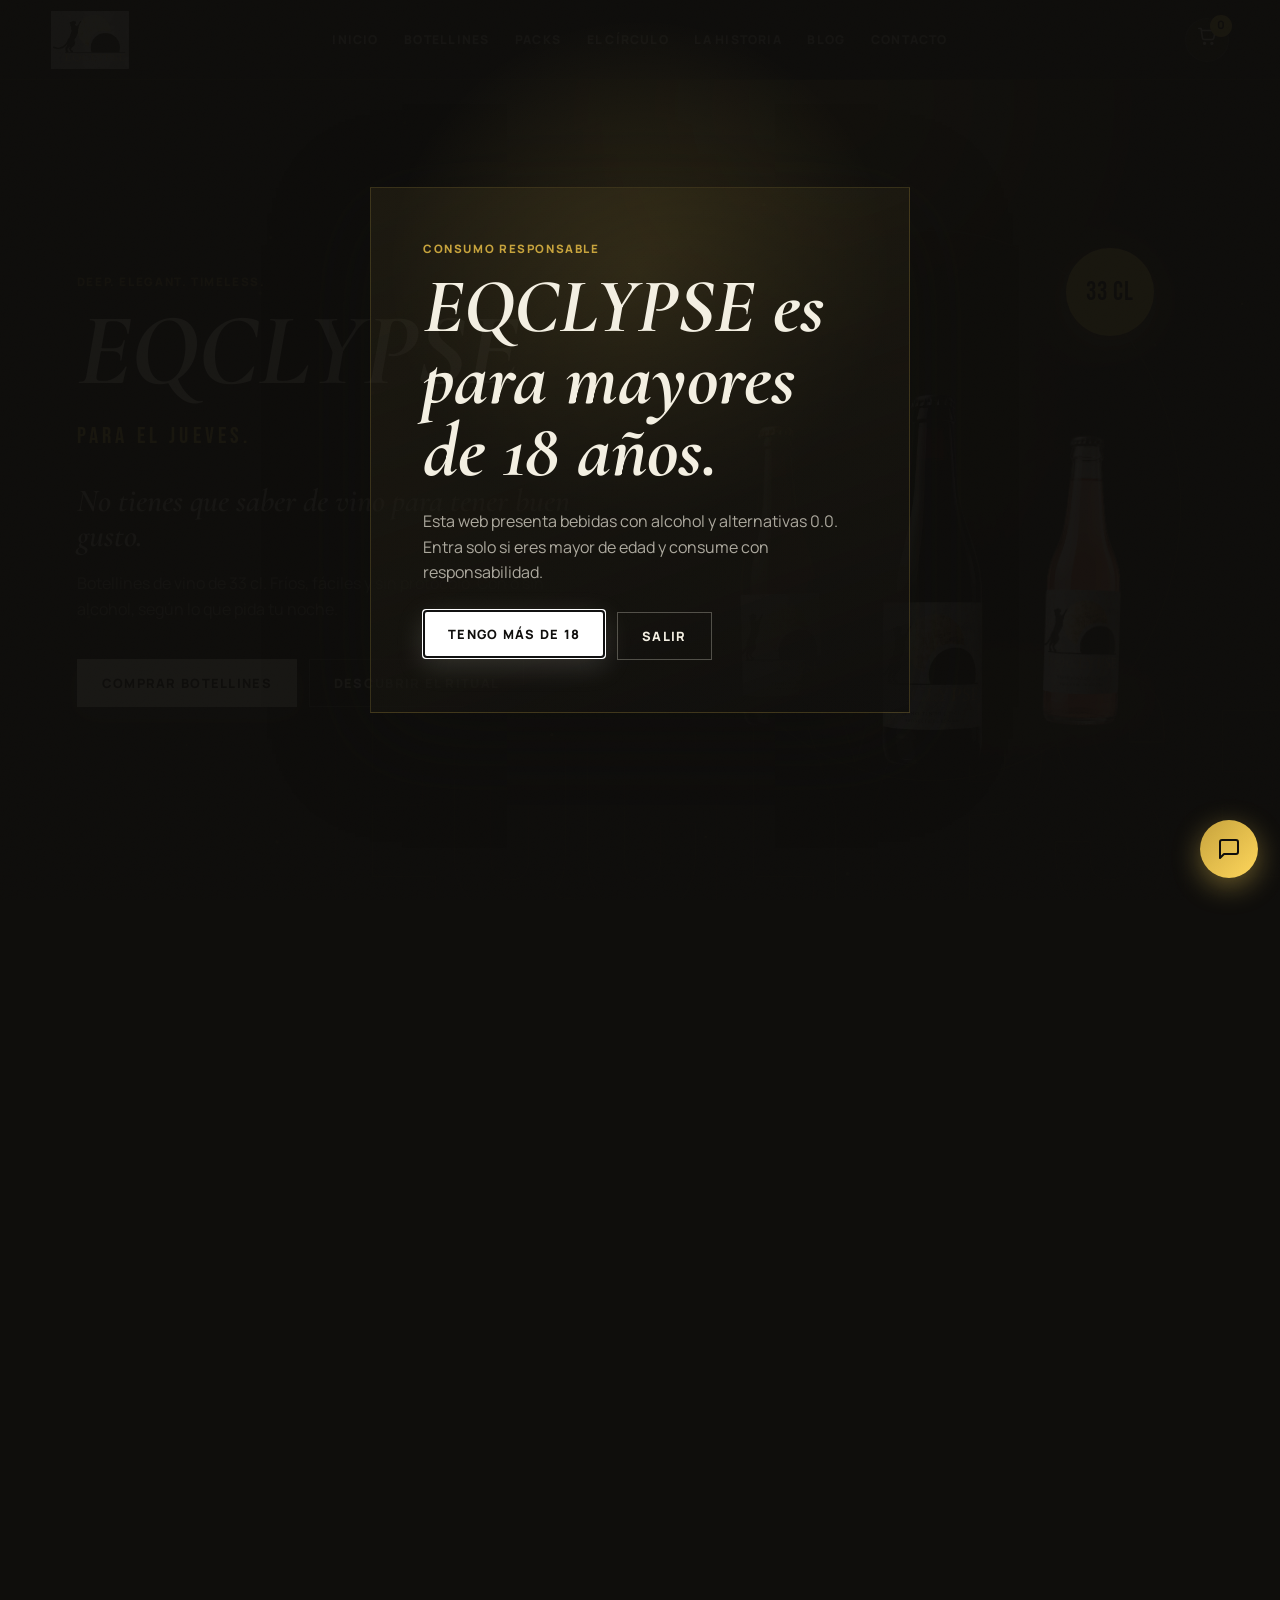
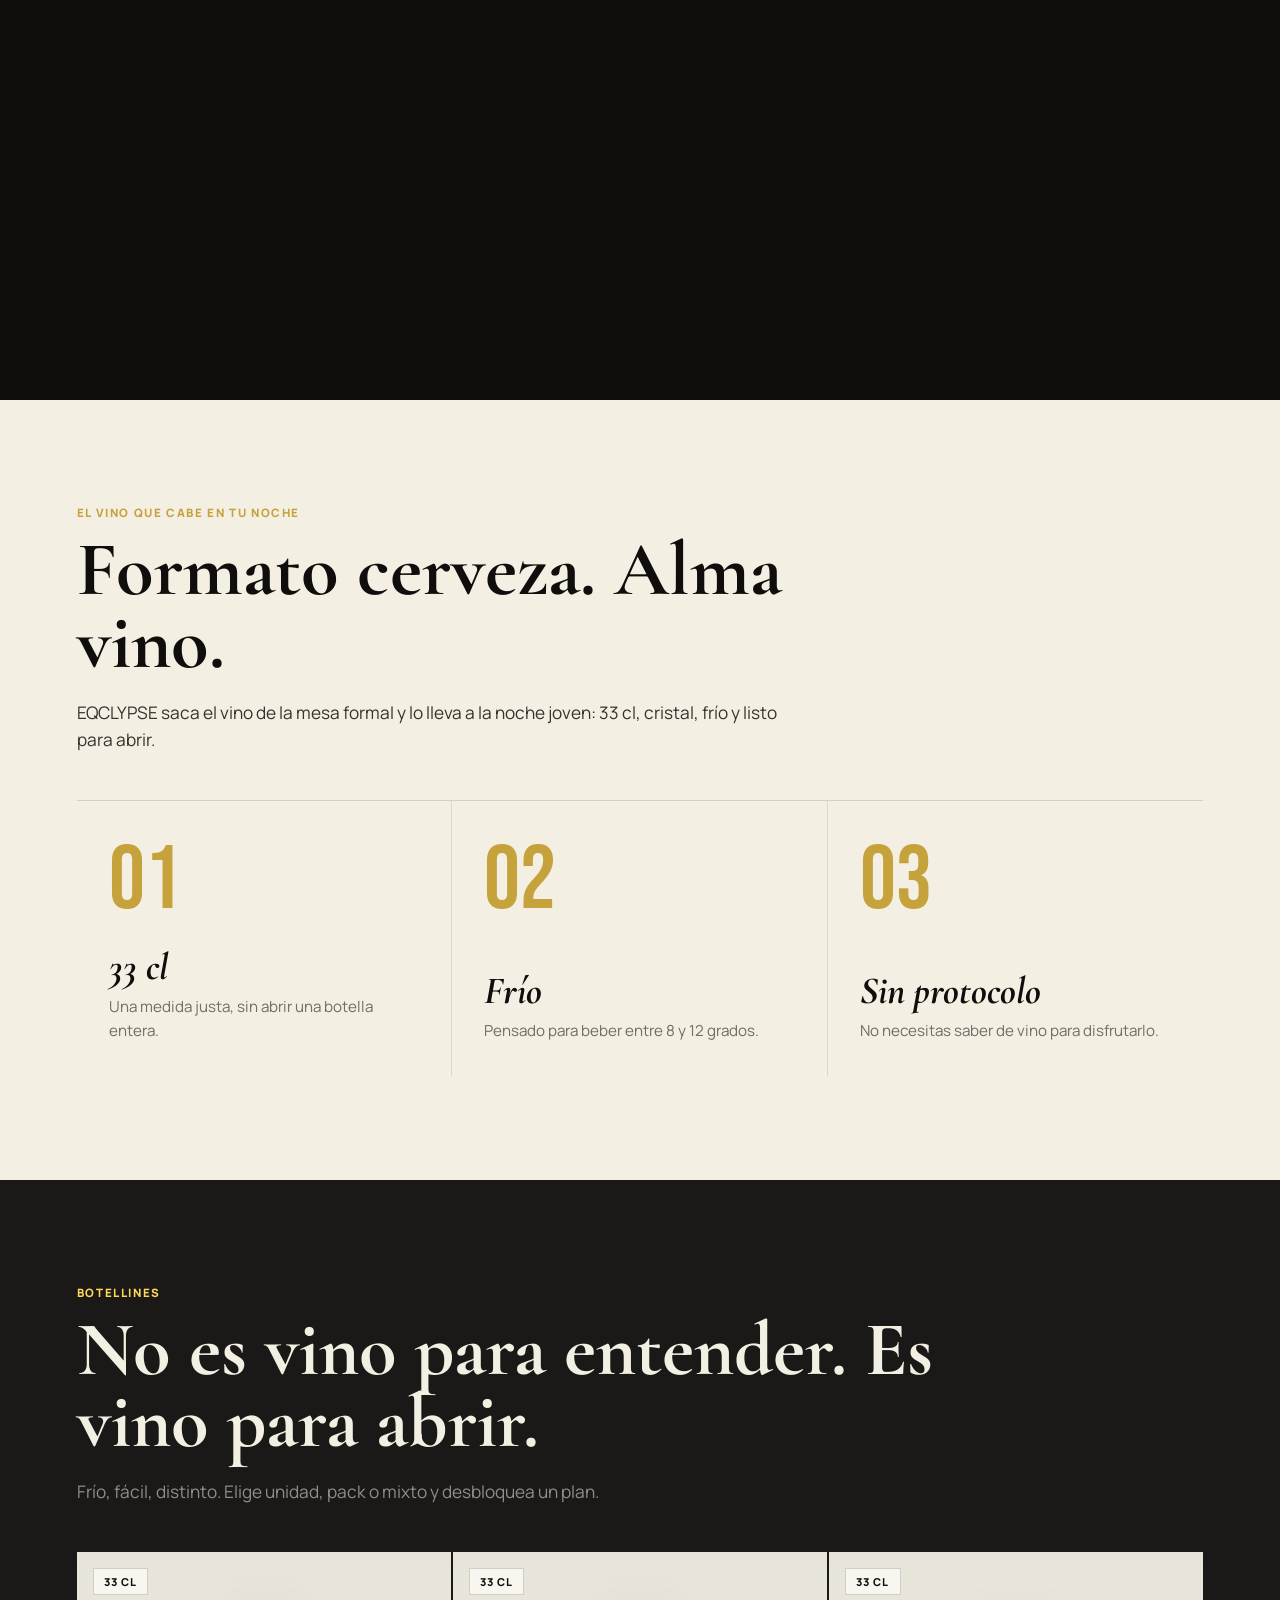
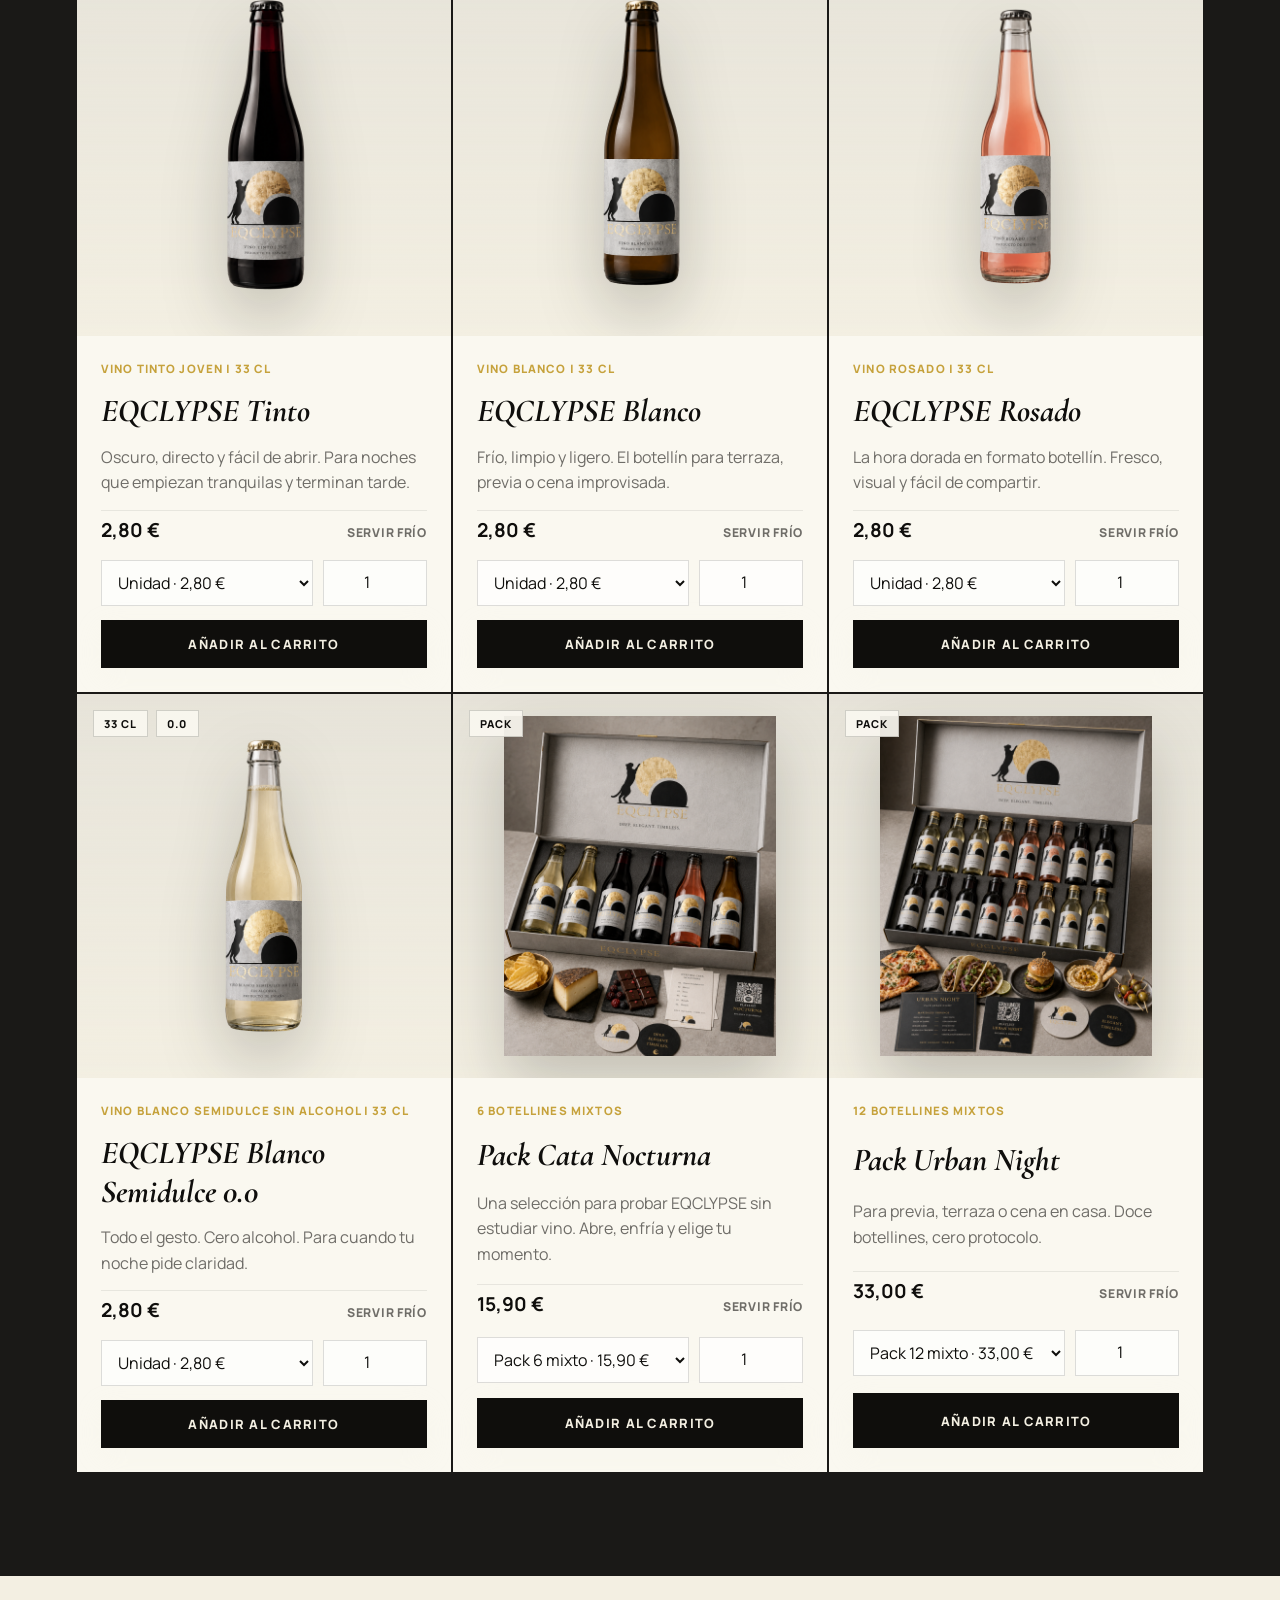
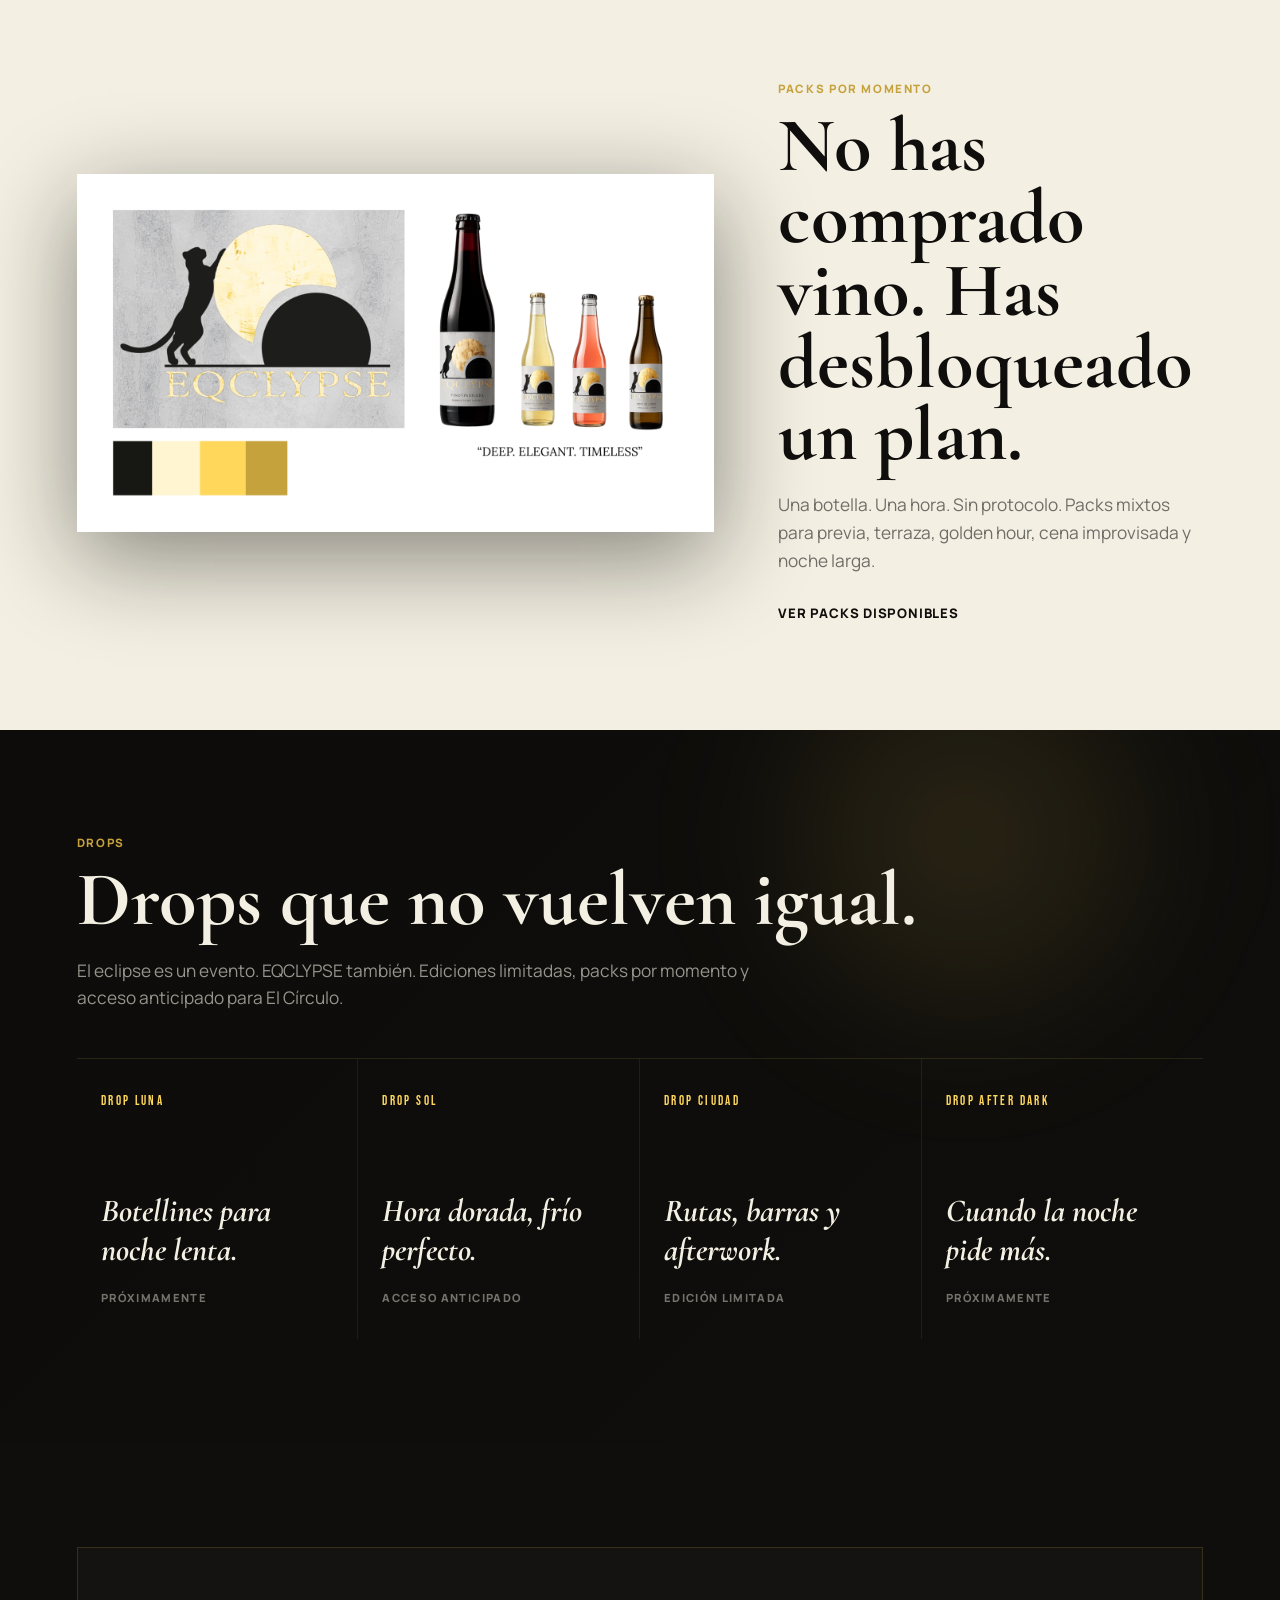
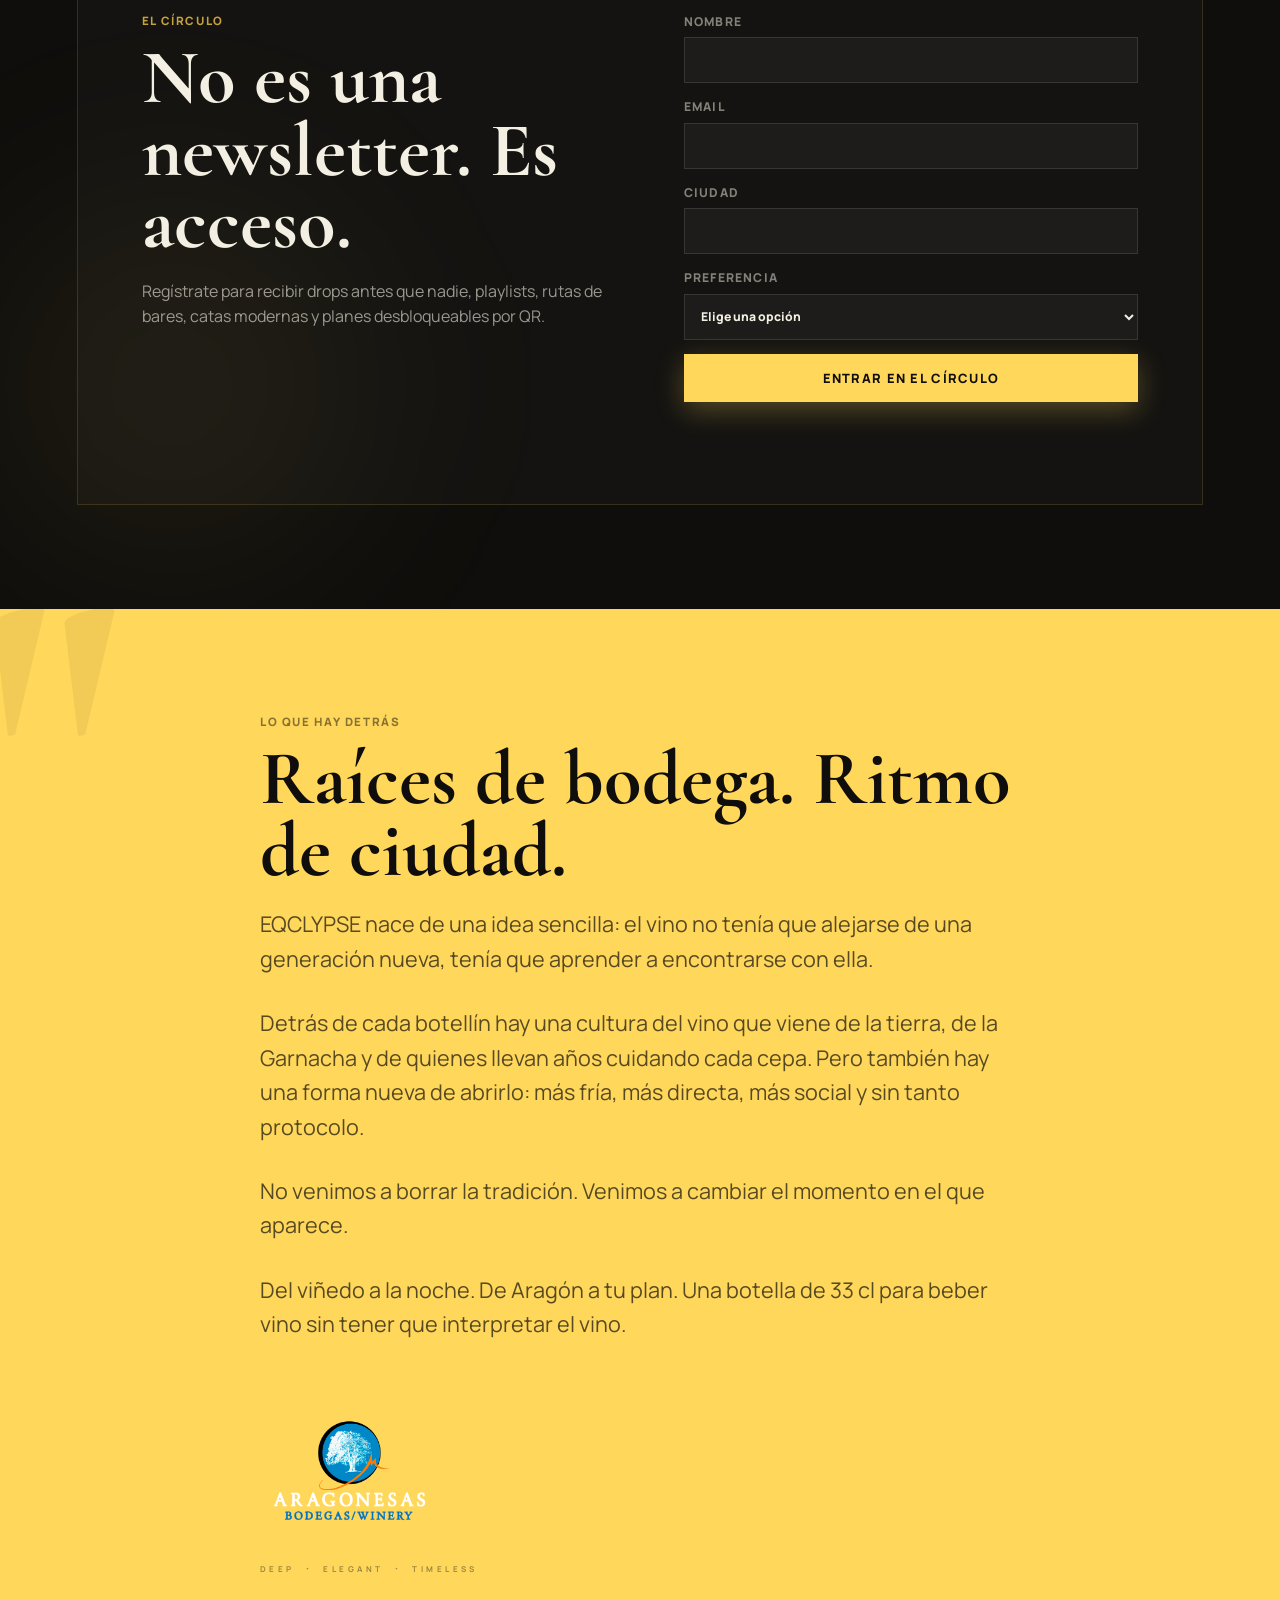
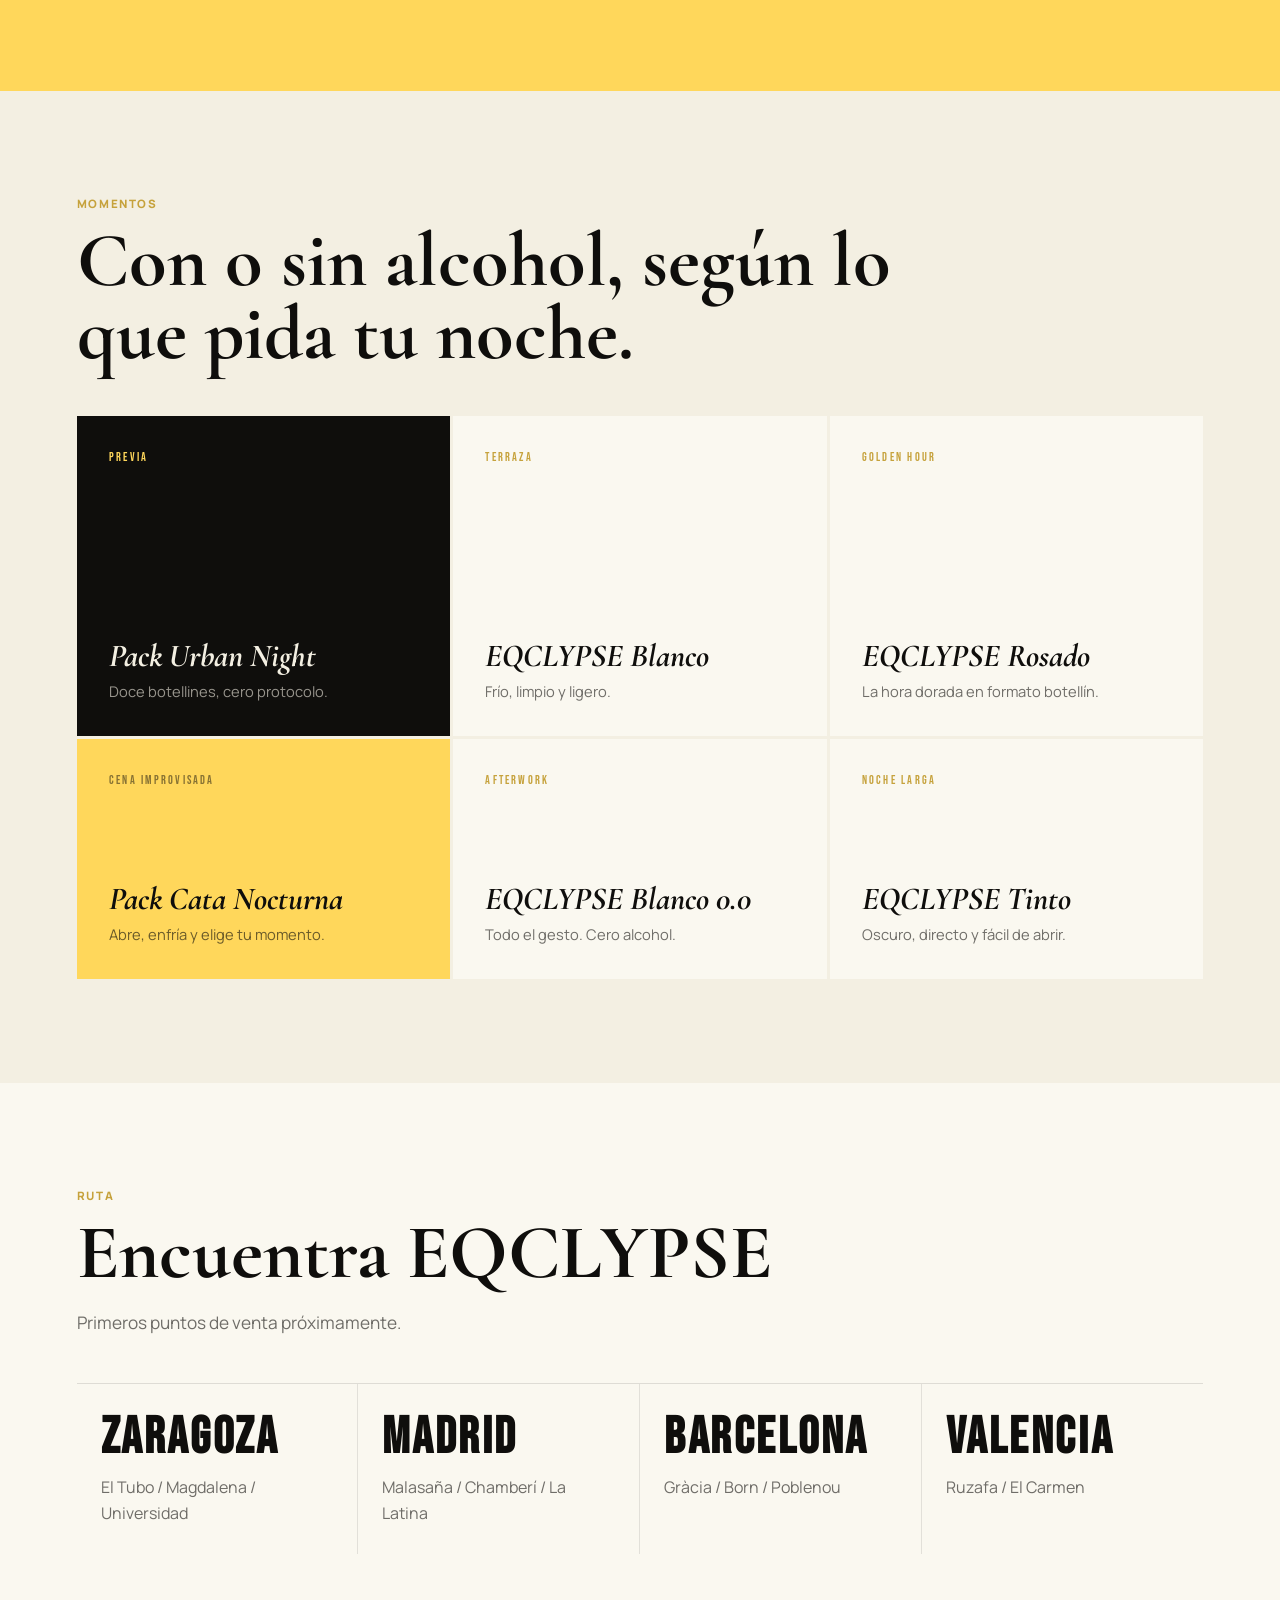
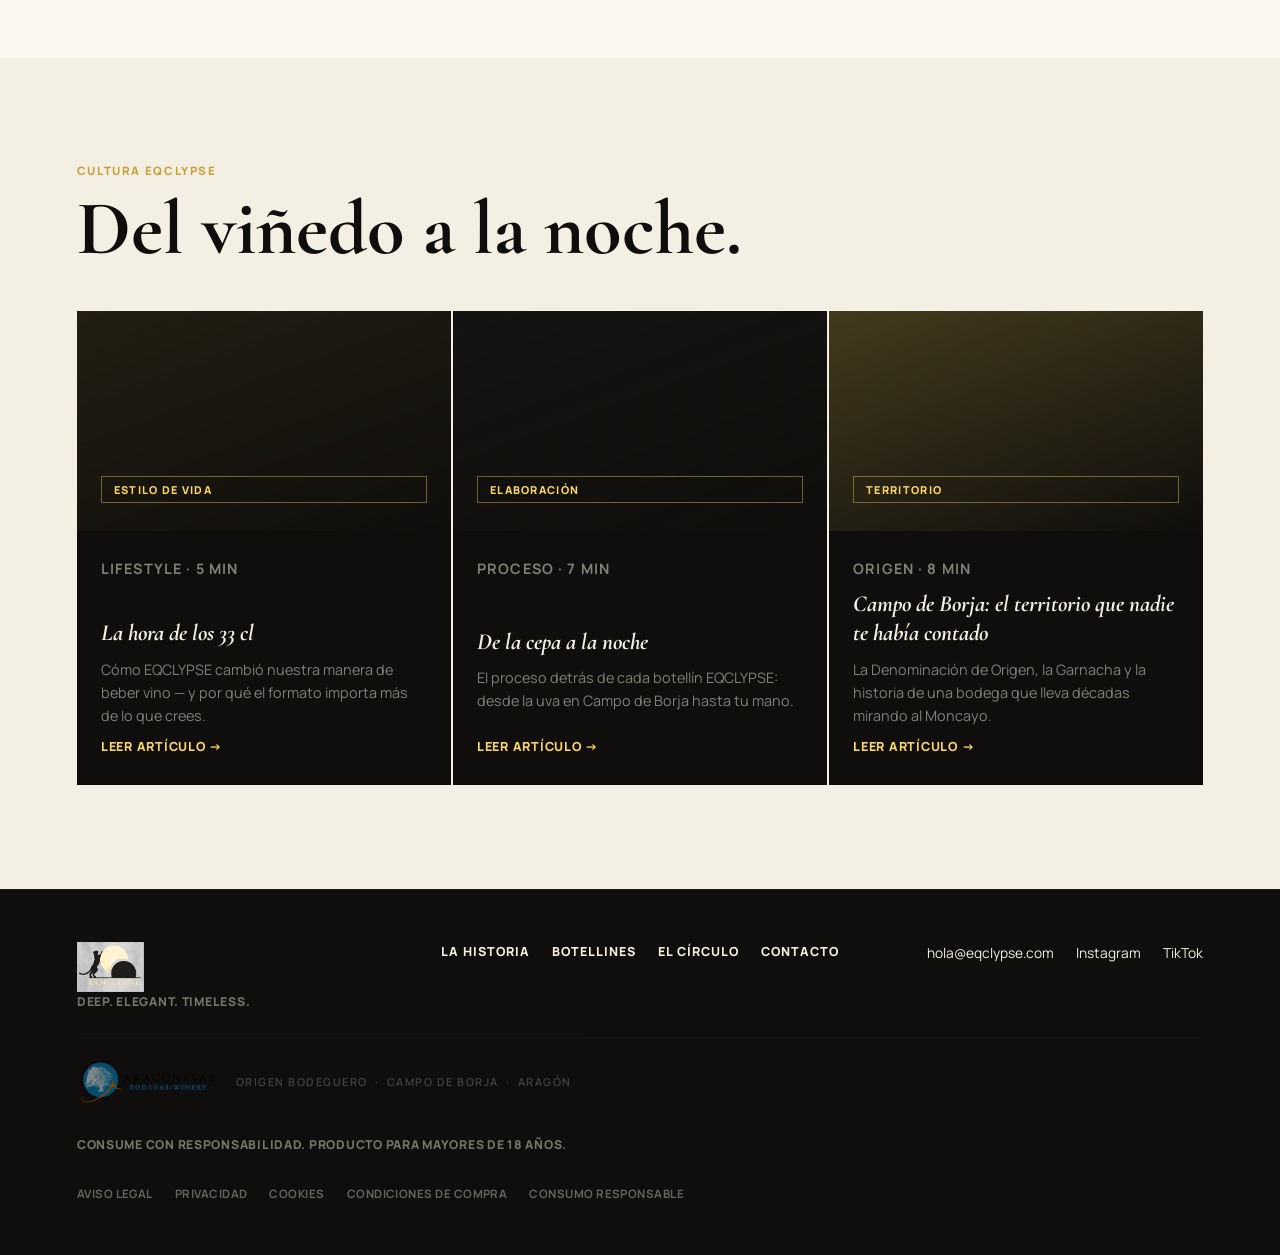
==== index.html @ fea1de79 "feat: scroll-driven video section between hero and intro-band - New section #scrollVideo with 300vh " ====
<!DOCTYPE html>
<html lang="es">
  <head>
    <meta charset="UTF-8" />
    <meta name="viewport" content="width=device-width, initial-scale=1.0" />
    <title>EQCLYPSE — Vino en botellín de 33 cl</title>
    <meta
      name="description"
      content="EQCLYPSE es vino joven en botellín de 33 cl. Frío, fácil y sin protocolo. Con o sin alcohol."
    />
    <meta property="og:title" content="EQCLYPSE — Vino en botellín de 33 cl" />
    <meta
      property="og:description"
      content="Botellines de vino de 33 cl. Fríos, fáciles y sin protocolo. Con o sin alcohol, según lo que pida tu noche."
    />
    <meta property="og:type" content="website" />
    <meta property="og:image" content="assets/brand-board.png" />
    <meta name="theme-color" content="#171714" />
    <link rel="icon" type="image/png" href="assets/favicon.png" />
    <link rel="preconnect" href="https://fonts.googleapis.com" />
    <link rel="preconnect" href="https://fonts.gstatic.com" crossorigin />
    <link
      href="https://fonts.googleapis.com/css2?family=Bebas+Neue&family=Cormorant+Garamond:ital,wght@0,500;0,600;0,700;1,500;1,600;1,700&family=Manrope:wght@400;500;600;700;800&display=swap"
      rel="stylesheet"
    />
    <link rel="stylesheet" href="styles.css" />
    <script type="application/ld+json">
      {
        "@context": "https://schema.org",
        "@type": "ItemList",
        "name": "Botellines EQCLYPSE",
        "itemListElement": [
          {
            "@type": "Product",
            "position": 1,
            "name": "EQCLYPSE Tinto",
            "image": "assets/botella-tinto.png",
            "description": "Vino tinto joven en botellín de 33 cl.",
            "offers": {
              "@type": "Offer",
              "price": "2.80",
              "priceCurrency": "EUR",
              "availability": "https://schema.org/InStock"
            }
          },
          {
            "@type": "Product",
            "position": 2,
            "name": "EQCLYPSE Blanco",
            "image": "assets/botella-blanco.png",
            "description": "Vino blanco en botellín de 33 cl.",
            "offers": {
              "@type": "Offer",
              "price": "2.80",
              "priceCurrency": "EUR",
              "availability": "https://schema.org/InStock"
            }
          },
          {
            "@type": "Product",
            "position": 3,
            "name": "EQCLYPSE Rosado",
            "image": "assets/botella-rosado.png",
            "description": "Vino rosado en botellín de 33 cl.",
            "offers": {
              "@type": "Offer",
              "price": "2.80",
              "priceCurrency": "EUR",
              "availability": "https://schema.org/InStock"
            }
          },
          {
            "@type": "Product",
            "position": 4,
            "name": "EQCLYPSE Blanco Semidulce 0.0",
            "image": "assets/botella-blanco-00.png",
            "description": "Vino blanco semidulce sin alcohol en botellín de 33 cl.",
            "offers": {
              "@type": "Offer",
              "price": "2.80",
              "priceCurrency": "EUR",
              "availability": "https://schema.org/InStock"
            }
          }
        ]
      }
    </script>
  </head>
  <body>
    <a class="skip-link" href="#main">Saltar al contenido</a>

    <div class="age-gate" id="ageGate" role="dialog" aria-modal="true" aria-labelledby="ageTitle">
      <div class="age-gate__panel" role="document">
        <p class="eyebrow">Consumo responsable</p>
        <h1 id="ageTitle">EQCLYPSE es para mayores de 18 años.</h1>
        <p>
          Esta web presenta bebidas con alcohol y alternativas 0.0. Entra solo si eres mayor
          de edad y consume con responsabilidad.
        </p>
        <div class="age-gate__actions">
          <button class="button button--dark" type="button" id="ageAccept">Tengo más de 18</button>
          <button class="button button--ghost" type="button" id="ageExit">Salir</button>
        </div>
      </div>
    </div>

    <div class="cookie-gate" id="cookieBanner" role="dialog" aria-modal="true" aria-labelledby="cookieTitle" aria-hidden="true">
      <div class="cookie-gate__panel">
        <p class="eyebrow">Privacidad y cookies</p>
        <h2 id="cookieTitle">Antes de entrar, infórmate.</h2>
        <p class="cookie-gate__intro">
          Esta web utiliza tecnologías de almacenamiento local de acuerdo con el
          <strong>Reglamento General de Protección de Datos (RGPD&nbsp;2016/679)</strong>,
          la <strong>Ley Orgánica 3/2018 de Protección de Datos (LOPDGDD)</strong> y
          la <strong>Ley 34/2002 de Servicios de la Sociedad de la Información (LSSI-CE)</strong>.
          A continuación te explicamos qué datos guardamos, para qué y cuáles son tus derechos.
        </p>

        <div class="cookie-categories">
          <div class="cookie-cat">
            <div class="cookie-cat__header">
              <span class="cookie-cat__name">Técnicas y necesarias</span>
              <span class="cookie-cat__badge">Siempre activas</span>
            </div>
            <p>Almacenan tu confirmación de mayoría de edad, tu carrito de compra, el acceso desbloqueado a la Cámara Velada y tu preferencia de cookies. Sin ellas la web no funciona correctamente. <strong>No requieren consentimiento</strong> según el art.&nbsp;22.2 LSSI-CE.</p>
            <ul class="cookie-list">
              <li><code>eqclypse_age_v1</code> — verificación de mayoría de edad · sesión</li>
              <li><code>eqclypse_cart_v1</code> — contenido del carrito · persistente</li>
              <li><code>eqclypse_camara_v1</code> — acceso a la Cámara Velada · persistente</li>
              <li><code>eqclypse_cookie_preference</code> — tu elección aquí · persistente</li>
            </ul>
          </div>
          <div class="cookie-cat">
            <div class="cookie-cat__header">
              <span class="cookie-cat__name">Analíticas y de marketing</span>
              <span class="cookie-cat__badge cookie-cat__badge--off">No activas</span>
            </div>
            <p>En esta versión de la web <strong>no se instalan cookies analíticas ni de seguimiento de terceros</strong>. No se usa Google Analytics, Meta Pixel ni ningún servicio externo de medición. Si en el futuro se incorporan, serán informadas y requerirán tu consentimiento previo.</p>
          </div>
        </div>

        <div class="cookie-rights">
          <p class="cookie-rights__title">Responsable del tratamiento</p>
          <p>EQCLYPSE · <a href="mailto:hola@eqclypse.com">hola@eqclypse.com</a></p>
          <p class="cookie-rights__title">Tus derechos (arts. 15–22 RGPD)</p>
          <p>
            Tienes derecho a <strong>acceder, rectificar, suprimir, oponerte, portar y limitar</strong> el tratamiento de tus datos en cualquier momento. Puedes ejercerlos escribiendo a
            <a href="mailto:hola@eqclypse.com">hola@eqclypse.com</a>.
            Si consideras que tus derechos no han sido atendidos, puedes reclamar ante la
            <a href="https://www.aepd.es" target="_blank" rel="noreferrer noopener">Agencia Española de Protección de Datos (aepd.es)</a>.
          </p>
          <p>Puedes cambiar o retirar tu consentimiento en cualquier momento desde el pie de página → <em>Cookies</em>.</p>
        </div>

        <div class="cookie-gate__actions">
          <button class="button button--dark" type="button" id="cookieAccept">Aceptar todas</button>
          <button class="button button--ghost" type="button" id="cookieReject">Solo necesarias</button>
        </div>
      </div>
    </div>

    <header class="site-header" data-header>
      <a class="brand-mark" href="#inicio" aria-label="EQCLYPSE inicio">
        <img src="assets/logo-eqclypse.png" alt="Logo de EQCLYPSE con eclipse dorado" />
      </a>

      <nav class="desktop-nav" aria-label="Navegación principal">
        <a href="#inicio">Inicio</a>
        <a href="#botellines">Botellines</a>
        <a href="#packs">Packs</a>
        <a href="#circulo">El Círculo</a>
        <a href="#historia">La historia</a>
        <a href="#blog">Blog</a>
        <a href="#contacto">Contacto</a>
      </nav>

      <div class="header-actions">
        <button class="icon-button cart-trigger" type="button" aria-label="Abrir carrito" data-open-cart>
          <span aria-hidden="true">
            <svg viewBox="0 0 24 24" focusable="false">
              <path d="M6.2 6h15l-1.8 8.2a2 2 0 0 1-2 1.6H9a2 2 0 0 1-2-1.7L5.5 3.8H3" />
              <circle cx="9.3" cy="20" r="1" />
              <circle cx="17.3" cy="20" r="1" />
            </svg>
          </span>
          <strong class="cart-count" data-cart-count>0</strong>
        </button>
        <button class="icon-button menu-toggle" type="button" aria-label="Abrir menú" aria-expanded="false" data-menu-toggle>
          <span aria-hidden="true">
            <svg viewBox="0 0 24 24" focusable="false">
              <path d="M4 7h16M4 12h16M4 17h16" />
            </svg>
          </span>
        </button>
      </div>

      <nav class="mobile-nav" aria-label="Navegación móvil" data-mobile-nav>
        <a href="#inicio">Inicio</a>
        <a href="#botellines">Botellines</a>
        <a href="#packs">Packs</a>
        <a href="#circulo">El Círculo</a>
        <a href="#historia">La historia</a>
        <a href="#blog">Blog</a>
        <a href="#contacto">Contacto</a>
      </nav>
    </header>

    <main id="main">
      <section class="hero section" id="inicio">
        <canvas id="heroParticles" aria-hidden="true"></canvas>
        <div class="hero__bg-word" aria-hidden="true">EQCLYPSE</div>
        <div class="hero__eclipse" aria-hidden="true"></div>
        <div class="hero__copy reveal">
          <p class="eyebrow">DEEP. ELEGANT. TIMELESS.</p>
          <h1>EQCLYPSE</h1>
          <p class="hero__tagline" id="heroTagline">Para el miércoles.</p>
          <p class="hero__lead">No tienes que saber de vino para tener buen gusto.</p>
          <p class="hero__text">
            Botellines de vino de 33 cl. Fríos, fáciles y sin protocolo. Con o sin alcohol,
            según lo que pida tu noche.
          </p>
          <div class="hero__actions">
            <a class="button button--dark" href="#botellines">Comprar botellines</a>
            <a class="button button--light" href="#ritual">Descubrir el ritual</a>
          </div>
        </div>

        <div class="hero__visual reveal" aria-label="Botellines EQCLYPSE sobre fondo editorial">
          <div class="orbit-badge">33 cl</div>
          <img class="hero-bottle hero-bottle--left" src="assets/botella-blanco.png" alt="Botellín EQCLYPSE Blanco de 33 cl" />
          <img class="hero-bottle hero-bottle--center" src="assets/botella-tinto.png" alt="Botellín EQCLYPSE Tinto de 33 cl" />
          <img class="hero-bottle hero-bottle--right" src="assets/botella-rosado.png" alt="Botellín EQCLYPSE Rosado de 33 cl" />
        </div>
      </section>

      <!-- ── Scroll-driven video ── -->
      <section class="scroll-video-section" id="scrollVideo" aria-hidden="true">
        <div class="scroll-video-track">
          <div class="scroll-video-sticky">
            <video
              id="scrollVideoEl"
              src="assets/scroll-animation.mp4"
              muted
              playsinline
              preload="auto"
              disablepictureinpicture
            ></video>
            <div class="scroll-video-progress">
              <div class="scroll-video-bar" id="scrollVideoBar"></div>
            </div>
          </div>
        </div>
      </section>

      <section class="section intro-band" id="ritual">
        <div class="section-heading reveal">
          <p class="eyebrow">El vino que cabe en tu noche</p>
          <h2>Formato cerveza. Alma vino.</h2>
          <p>
            EQCLYPSE saca el vino de la mesa formal y lo lleva a la noche joven: 33 cl,
            cristal, frío y listo para abrir.
          </p>
        </div>
        <div class="feature-grid">
          <article class="feature-card reveal">
            <span>01</span>
            <h3>33 cl</h3>
            <p>Una medida justa, sin abrir una botella entera.</p>
          </article>
          <article class="feature-card reveal">
            <span>02</span>
            <h3>Frío</h3>
            <p>Pensado para beber entre 8 y 12 grados.</p>
          </article>
          <article class="feature-card reveal">
            <span>03</span>
            <h3>Sin protocolo</h3>
            <p>No necesitas saber de vino para disfrutarlo.</p>
          </article>
        </div>
      </section>

      <section class="section catalog-section" id="botellines">
        <div class="section-heading reveal">
          <p class="eyebrow">Botellines</p>
          <h2>No es vino para entender. Es vino para abrir.</h2>
          <p>
            Frío, fácil, distinto. Elige unidad, pack o mixto y desbloquea un plan.
          </p>
        </div>
        <div class="product-grid" id="productGrid" aria-live="polite"></div>
      </section>

      <section class="section packs-band" id="packs">
        <div class="editorial-split">
          <div class="editorial-split__image reveal">
            <img src="assets/brand-board.png" alt="Identidad visual EQCLYPSE con logo, botellines y paleta dorada" loading="lazy" />
          </div>
          <div class="editorial-split__copy reveal">
            <p class="eyebrow">Packs por momento</p>
            <h2>No has comprado vino. Has desbloqueado un plan.</h2>
            <p>
              Una botella. Una hora. Sin protocolo. Packs mixtos para previa, terraza,
              golden hour, cena improvisada y noche larga.
            </p>
            <a class="text-link" href="#botellines">Ver packs disponibles</a>
          </div>
        </div>
      </section>

      <section class="section drops-section" id="drops">
        <div class="section-heading reveal">
          <p class="eyebrow">Drops</p>
          <h2>Drops que no vuelven igual.</h2>
          <p>
            El eclipse es un evento. EQCLYPSE también. Ediciones limitadas, packs por
            momento y acceso anticipado para El Círculo.
          </p>
        </div>
        <div class="drop-grid">
          <article class="drop-card reveal">
            <p>Drop Luna</p>
            <h3>Botellines para noche lenta.</h3>
            <span>Próximamente</span>
          </article>
          <article class="drop-card reveal">
            <p>Drop Sol</p>
            <h3>Hora dorada, frío perfecto.</h3>
            <span>Acceso anticipado</span>
          </article>
          <article class="drop-card reveal">
            <p>Drop Ciudad</p>
            <h3>Rutas, barras y afterwork.</h3>
            <span>Edición limitada</span>
          </article>
          <article class="drop-card reveal">
            <p>Drop After Dark</p>
            <h3>Cuando la noche pide más.</h3>
            <span>Próximamente</span>
          </article>
        </div>
      </section>

      <section class="section circle-section" id="circulo">
        <div class="circle-panel reveal">
          <div>
            <p class="eyebrow">El Círculo</p>
            <h2>No es una newsletter. Es acceso.</h2>
            <p>
              Regístrate para recibir drops antes que nadie, playlists, rutas de bares,
              catas modernas y planes desbloqueables por QR.
            </p>
          </div>
          <form class="circle-form" id="circleForm">
            <label>
              Nombre
              <input type="text" name="name" autocomplete="name" required />
            </label>
            <label>
              Email
              <input type="email" name="email" autocomplete="email" required />
            </label>
            <label>
              Ciudad
              <input type="text" name="city" autocomplete="address-level2" required />
            </label>
            <label>
              Preferencia
              <select name="preference" required>
                <option value="">Elige una opción</option>
                <option>Tinto</option>
                <option>Blanco</option>
                <option>Rosado</option>
                <option>0.0</option>
                <option>Quiero probar todo</option>
              </select>
            </label>
            <button class="button button--gold" type="submit">Entrar en El Círculo</button>
            <p class="form-status" id="circleStatus" role="status" aria-live="polite"></p>
          </form>
        </div>
      </section>

      <section class="manifesto section" id="historia">
        <div class="manifesto__quote-mark" aria-hidden="true">"</div>
        <div class="manifesto__inner reveal">
          <p class="eyebrow">Lo que hay detrás</p>
          <h2>Raíces de bodega. Ritmo de ciudad.</h2>
          <div class="manifesto__text">
            <p>EQCLYPSE nace de una idea sencilla: el vino no tenía que alejarse de una generación nueva, tenía que aprender a encontrarse con ella.</p>
            <p>Detrás de cada botellín hay una cultura del vino que viene de la tierra, de la Garnacha y de quienes llevan años cuidando cada cepa. Pero también hay una forma nueva de abrirlo: más fría, más directa, más social y sin tanto protocolo.</p>
            <p>No venimos a borrar la tradición. Venimos a cambiar el momento en el que aparece.</p>
            <p>Del viñedo a la noche. De Aragón a tu plan. Una botella de 33&nbsp;cl para beber vino sin tener que interpretar el vino.</p>
          </div>
          <div class="history-origin-badge reveal">
            <img
              src="assets/logo-bodegas-blanco.png"
              alt="Bodegas Aragonesas — Campo de Borja"
              class="history-bodega-logo"
              loading="lazy"
            />
          </div>
          <p class="history-brand-seal">deep &nbsp;·&nbsp; elegant &nbsp;·&nbsp; timeless</p>
        </div>
      </section>

      <section class="section moments-section" id="momentos">
        <div class="section-heading reveal">
          <p class="eyebrow">Momentos</p>
          <h2>Con o sin alcohol, según lo que pida tu noche.</h2>
        </div>
        <div class="moment-grid">
          <article class="moment-card reveal">
            <span>Previa</span>
            <h3>Pack Urban Night</h3>
            <p>Doce botellines, cero protocolo.</p>
          </article>
          <article class="moment-card reveal">
            <span>Terraza</span>
            <h3>EQCLYPSE Blanco</h3>
            <p>Frío, limpio y ligero.</p>
          </article>
          <article class="moment-card reveal">
            <span>Golden hour</span>
            <h3>EQCLYPSE Rosado</h3>
            <p>La hora dorada en formato botellín.</p>
          </article>
          <article class="moment-card reveal">
            <span>Cena improvisada</span>
            <h3>Pack Cata Nocturna</h3>
            <p>Abre, enfría y elige tu momento.</p>
          </article>
          <article class="moment-card reveal">
            <span>Afterwork</span>
            <h3>EQCLYPSE Blanco 0.0</h3>
            <p>Todo el gesto. Cero alcohol.</p>
          </article>
          <article class="moment-card reveal">
            <span>Noche larga</span>
            <h3>EQCLYPSE Tinto</h3>
            <p>Oscuro, directo y fácil de abrir.</p>
          </article>
        </div>
      </section>

      <section class="section locations-section" id="ruta">
        <div class="section-heading reveal">
          <p class="eyebrow">Ruta</p>
          <h2>Encuentra EQCLYPSE</h2>
          <p>Primeros puntos de venta próximamente.</p>
        </div>
        <div class="route-list">
          <article class="route-item reveal">
            <h3>Zaragoza</h3>
            <p>El Tubo / Magdalena / Universidad</p>
          </article>
          <article class="route-item reveal">
            <h3>Madrid</h3>
            <p>Malasaña / Chamberí / La Latina</p>
          </article>
          <article class="route-item reveal">
            <h3>Barcelona</h3>
            <p>Gràcia / Born / Poblenou</p>
          </article>
          <article class="route-item reveal">
            <h3>Valencia</h3>
            <p>Ruzafa / El Carmen</p>
          </article>
        </div>
      </section>
    </main>

    <!-- ─── Blog ─── -->
    <section class="blog-section section" id="blog">
      <div class="section-heading reveal">
        <p class="eyebrow">Cultura EQCLYPSE</p>
        <h2>Del viñedo a la noche.</h2>
      </div>
      <div class="blog-grid">

        <article class="blog-card reveal">
          <a href="blog/estilo-de-vida.html" class="blog-card__media" aria-label="Leer: La hora de los 33 cl">
            <span class="blog-card__category">Estilo de vida</span>
          </a>
          <div class="blog-card__body">
            <p class="blog-card__meta">Lifestyle · 5 min</p>
            <h3><a href="blog/estilo-de-vida.html">La hora de los 33 cl</a></h3>
            <p>Cómo EQCLYPSE cambió nuestra manera de beber vino — y por qué el formato importa más de lo que crees.</p>
            <a class="blog-card__link" href="blog/estilo-de-vida.html">Leer artículo →</a>
          </div>
        </article>

        <article class="blog-card reveal">
          <a href="blog/fabricacion.html" class="blog-card__media blog-card__media--dark" aria-label="Leer: De la cepa a la noche">
            <span class="blog-card__category">Elaboración</span>
          </a>
          <div class="blog-card__body">
            <p class="blog-card__meta">Proceso · 7 min</p>
            <h3><a href="blog/fabricacion.html">De la cepa a la noche</a></h3>
            <p>El proceso detrás de cada botellín EQCLYPSE: desde la uva en Campo de Borja hasta tu mano.</p>
            <a class="blog-card__link" href="blog/fabricacion.html">Leer artículo →</a>
          </div>
        </article>

        <article class="blog-card reveal">
          <a href="blog/campo-de-borja.html" class="blog-card__media blog-card__media--gold" aria-label="Leer: Campo de Borja">
            <span class="blog-card__category">Territorio</span>
          </a>
          <div class="blog-card__body">
            <p class="blog-card__meta">Origen · 8 min</p>
            <h3><a href="blog/campo-de-borja.html">Campo de Borja: el territorio que nadie te había contado</a></h3>
            <p>La Denominación de Origen, la Garnacha y la historia de una bodega que lleva décadas mirando al Moncayo.</p>
            <a class="blog-card__link" href="blog/campo-de-borja.html">Leer artículo →</a>
          </div>
        </article>

      </div>
    </section>

    <footer class="site-footer" id="contacto">
      <div class="footer-brand">
        <img src="assets/logo-eqclypse.png" alt="Logo de EQCLYPSE" loading="lazy" />
        <p>DEEP. ELEGANT. TIMELESS.</p>
      </div>
      <nav class="footer-nav" aria-label="Enlaces de pie de página">
        <a href="#historia">La historia</a>
        <a href="#botellines">Botellines</a>
        <a href="#circulo">El Círculo</a>
        <a href="#contacto">Contacto</a>
      </nav>
      <div class="footer-contact">
        <a href="mailto:hola@eqclypse.com">hola@eqclypse.com</a>
        <a href="https://www.instagram.com/" target="_blank" rel="noreferrer">Instagram</a>
        <a href="https://www.tiktok.com/" target="_blank" rel="noreferrer">TikTok</a>
      </div>
      <div class="footer-bodega-signature">
        <img
          src="assets/logo-bodegas-horizontal.png"
          alt="Bodegas Aragonesas"
          class="footer-bodega-logo"
          loading="lazy"
        />
        <span class="footer-origin-text">Origen bodeguero &nbsp;·&nbsp; Campo de Borja &nbsp;·&nbsp; Aragón</span>
      </div>
      <p class="responsible">Consume con responsabilidad. Producto para mayores de 18 años.</p>
      <nav class="legal-links" aria-label="Enlaces legales">
        <button type="button" data-legal="aviso">Aviso legal</button>
        <button type="button" data-legal="privacidad">Privacidad</button>
        <button type="button" data-legal="cookies">Cookies</button>
        <button type="button" data-legal="compra">Condiciones de compra</button>
        <button type="button" data-legal="responsable">Consumo responsable</button>
      </nav>
    </footer>

    <aside class="cart-drawer" id="cartDrawer" aria-hidden="true" aria-labelledby="cartTitle">
      <div class="cart-drawer__overlay" data-close-cart></div>
      <div class="cart-drawer__panel" role="dialog" aria-modal="true">
        <header class="cart-drawer__header">
          <div>
            <p class="eyebrow">Pedido</p>
            <h2 id="cartTitle">Tu carrito</h2>
          </div>
          <button class="icon-button" type="button" aria-label="Cerrar carrito" data-close-cart>
            <span aria-hidden="true">
              <svg viewBox="0 0 24 24" focusable="false">
                <path d="M6 6l12 12M18 6L6 18" />
              </svg>
            </span>
          </button>
        </header>
        <div class="cart-items" id="cartItems"></div>
        <p class="cart-note">Pedido mínimo recomendado: pack de 6 botellines</p>
        <div class="cart-summary">
          <div class="cart-summary__row">
            <span>Subtotal</span>
            <span id="cartRaw">0,00 €</span>
          </div>
          <div class="cart-summary__discount" id="cartDiscount" hidden>
            <span>🔓 Cámara Velada <strong>−11%</strong></span>
            <span id="cartDiscountAmount" class="cart-discount-amount"></span>
          </div>
          <div class="cart-summary__row cart-summary__total">
            <span>Total</span>
            <strong id="cartSubtotal">0,00 €</strong>
          </div>
        </div>
        <div class="cart-actions">
          <button class="button button--dark" type="button" id="whatsappCheckout">
            Finalizar pedido por WhatsApp
          </button>
          <button class="button button--light" type="button" id="emailCheckout">
            Enviar pedido por email
          </button>
        </div>
      </div>
    </aside>

    <div class="legal-modal" id="legalModal" aria-hidden="true">
      <div class="legal-modal__overlay" data-close-legal></div>
      <section class="legal-modal__panel" role="dialog" aria-modal="true" aria-labelledby="legalTitle">
        <button class="icon-button legal-modal__close" type="button" aria-label="Cerrar ventana legal" data-close-legal>
          <span aria-hidden="true">
            <svg viewBox="0 0 24 24" focusable="false">
              <path d="M6 6l12 12M18 6L6 18" />
            </svg>
          </span>
        </button>
        <p class="eyebrow">Legal</p>
        <h2 id="legalTitle"></h2>
        <div class="legal-modal__body" id="legalBody"></div>
      </section>
    </div>

    <!-- ─── Cámara Velada (oculta hasta desbloqueo por quiz) ─── -->
    <section class="camara-velada" id="camaraVelada" aria-hidden="true">
      <div class="camara-velada__inner">
        <div class="camara-velada__header reveal">
          <p class="eyebrow">Acceso exclusivo</p>
          <h2>La Cámara Velada</h2>
          <p class="camara-velada__sub">Solo para quienes saben. Artículos que no están en ningún otro sitio.</p>
        </div>
        <div class="camara-grid">

          <!-- Hielera -->
          <article class="camara-card reveal">
            <div class="camara-card__media">
              <img src="assets/camara-hielera.jpg" alt="Hielera dorada EQCLYPSE Ice Bucket Set edición limitada" loading="lazy" />
            </div>
            <div class="camara-card__body">
              <p class="camara-card__meta">Edición limitada</p>
              <h3>Hielera EQCLYPSE</h3>
              <p>Acero inoxidable mate dorado. Logo eclipse en relieve. La temperatura perfecta para tu botellín.</p>
              <p class="camara-card__price">23,54 €</p>
            </div>
            <div class="camara-card__actions">
              <button class="button button--light" type="button" data-camara-add="camara-hielera">Añadir al carrito</button>
            </div>
          </article>

          <!-- Posavasos -->
          <article class="camara-card reveal">
            <div class="camara-card__media">
              <img src="assets/camara-posavasos.jpg" alt="Pack de posavasos premium EQCLYPSE edición limitada" loading="lazy" />
            </div>
            <div class="camara-card__body">
              <p class="camara-card__meta">Edición limitada</p>
              <h3>Posavasos Premium</h3>
              <p>Eclipse grabado. Negro, gris y crema. Para los que saben dejar huella.</p>
              <p class="camara-card__price">15,89 €</p>
            </div>
            <div class="camara-card__actions">
              <button class="button button--light" type="button" data-camara-add="camara-posavasos">Añadir al carrito</button>
            </div>
          </article>

          <!-- Copas -->
          <article class="camara-card reveal">
            <div class="camara-card__media">
              <img src="assets/camara-copas.jpg" alt="Pack de 6 copas premium EQCLYPSE edición limitada" loading="lazy" />
            </div>
            <div class="camara-card__body">
              <p class="camara-card__meta">Edición limitada</p>
              <h3>Pack 6 Copas Premium</h3>
              <p>Cristal ahumado con logo grabado en oro. Beber con estilo, sin protocolo.</p>
              <p class="camara-card__price">55,00 €</p>
            </div>
            <div class="camara-card__actions">
              <button class="button button--light" type="button" data-camara-add="camara-copas">Añadir al carrito</button>
            </div>
          </article>

          <!-- Pack Íntimo -->
          <article class="camara-card reveal">
            <div class="camara-card__media">
              <img src="assets/camara-pack-intimo.jpg" alt="Pack Íntimo EQCLYPSE con copa, hielera y 6 botellines" loading="lazy" />
            </div>
            <div class="camara-card__body">
              <p class="camara-card__meta">Pack exclusivo</p>
              <h3>Pack Íntimo</h3>
              <p>Copa + hielera + 6 botellines seleccionados. Solo aquí. Solo ahora.</p>
              <p class="camara-card__price">43,00 €</p>
            </div>
            <div class="camara-card__actions">
              <button class="button button--light" type="button" data-camara-add="camara-pack-intimo">Añadir al carrito</button>
            </div>
          </article>

        </div>
        <div class="camara-velada__cta reveal">
          <p>Artículos exclusivos para miembros que han superado el ritual de acceso. Stock limitado.</p>
          <a class="button button--ghost" href="mailto:hola@eqclypse.com?subject=Cámara Velada">Contactar por email</a>
        </div>
      </div>
    </section>

    <!-- ─── Chatbot EQCLYPSE ─── -->
    <div class="eq-chat" id="eqChat" aria-live="polite">
      <button class="eq-chat__toggle" id="eqChatToggle" type="button" aria-label="Abrir chat EQCLYPSE" aria-expanded="false">
        <span class="eq-chat__toggle-icon" aria-hidden="true">
          <svg viewBox="0 0 24 24"><path d="M21 15a2 2 0 0 1-2 2H7l-4 4V5a2 2 0 0 1 2-2h14a2 2 0 0 1 2 2z"/></svg>
        </span>
        <span class="eq-chat__toggle-close" aria-hidden="true">
          <svg viewBox="0 0 24 24"><path d="M6 6l12 12M18 6L6 18"/></svg>
        </span>
      </button>
      <div class="eq-chat__panel" id="eqChatPanel" aria-hidden="true" role="dialog" aria-label="Chat EQCLYPSE">
        <div class="eq-chat__header">
          <div class="eq-chat__header-info">
            <span class="eq-chat__avatar" aria-hidden="true">EQ</span>
            <div>
              <p class="eq-chat__name">EQCLYPSE</p>
              <p class="eq-chat__status">En línea</p>
            </div>
          </div>
          <button class="eq-chat__close" type="button" aria-label="Cerrar chat" id="eqChatClose">
            <svg viewBox="0 0 24 24"><path d="M6 6l12 12M18 6L6 18"/></svg>
          </button>
        </div>
        <div class="eq-chat__messages" id="eqChatMessages" aria-live="polite"></div>
        <div class="eq-chat__options" id="eqChatOptions"></div>
        <form class="eq-chat__form" id="eqChatForm" autocomplete="off">
          <input class="eq-chat__input" id="eqChatInput" type="text" placeholder="Escribe algo..." maxlength="200" />
          <button class="eq-chat__send" type="submit" aria-label="Enviar">
            <svg viewBox="0 0 24 24"><path d="M22 2L11 13M22 2L15 22 11 13 2 9l20-7z"/></svg>
          </button>
        </form>
      </div>
    </div>

    <script src="script.js?v=5"></script>
    <script src="chatbot-eqclypse.js?v=7"></script>
  </body>
</html>
---- styles.css ----
:root {
  --black: #0f0e0c;
  --dark: #1a1917;
  --cream: #f3efe2;
  --warm-white: #faf8f0;
  --sand: #e8e0cc;
  --gold: #ffd75b;
  --aged-gold: #c6a23c;
  --stone: #b5b5b6;
  --stone-dark: #6f6d68;
  --ink-soft: #34332e;
  --rose: #dc866e;
  --white: #ffffff;
  --shadow: 0 24px 80px rgba(15, 14, 12, 0.24);
  --shadow-strong: 0 26px 90px rgba(15, 14, 12, 0.48);
  --serif: "Cormorant Garamond", Georgia, serif;
  --sans: "Manrope", Inter, system-ui, -apple-system, BlinkMacSystemFont, "Segoe UI", sans-serif;
  --display: "Bebas Neue", "Arial Narrow", Arial, sans-serif;
  --header-height: 80px;
}

* {
  box-sizing: border-box;
}

html {
  scroll-behavior: smooth;
  scroll-padding-top: calc(var(--header-height) + 24px);
}

body {
  margin: 0;
  color: var(--black);
  background: var(--black);
  font-family: var(--sans);
  font-size: 16px;
  line-height: 1.6;
  text-rendering: optimizeLegibility;
}

body.is-locked {
  overflow: hidden;
}

/* film grain overlay */
body::after {
  content: "";
  position: fixed;
  inset: 0;
  z-index: 9998;
  pointer-events: none;
  background-image: url("data:image/svg+xml,%3Csvg xmlns='http://www.w3.org/2000/svg' width='200' height='200'%3E%3Cfilter id='n'%3E%3CfeTurbulence type='fractalNoise' baseFrequency='0.85' numOctaves='4' stitchTiles='stitch'/%3E%3C/filter%3E%3Crect width='200' height='200' filter='url(%23n)'/%3E%3C/svg%3E");
  background-size: 200px 200px;
  opacity: 0.038;
  mix-blend-mode: overlay;
}

img {
  display: block;
  max-width: 100%;
}

a {
  color: inherit;
  text-decoration: none;
}

button,
input,
select {
  font: inherit;
}

button {
  cursor: pointer;
}

svg {
  width: 22px;
  height: 22px;
  fill: none;
  stroke: currentColor;
  stroke-linecap: round;
  stroke-linejoin: round;
  stroke-width: 1.7;
}

.skip-link {
  position: fixed;
  left: 16px;
  top: 12px;
  z-index: 1000;
  transform: translateY(-140%);
  background: var(--black);
  color: var(--cream);
  padding: 10px 14px;
  border-radius: 999px;
  transition: transform 180ms ease;
}

.skip-link:focus {
  transform: translateY(0);
}

.section {
  padding: 104px 6vw;
}

.eyebrow {
  margin: 0 0 12px;
  color: var(--aged-gold);
  font-size: 0.72rem;
  font-weight: 800;
  letter-spacing: 0.14em;
  text-transform: uppercase;
}

h1,
h2,
h3,
p {
  margin-top: 0;
}

h1,
h2,
h3 {
  letter-spacing: 0;
}

h1,
h2 {
  font-family: var(--serif);
  font-weight: 700;
  line-height: 0.94;
}

h1 {
  margin-bottom: 22px;
  font-size: clamp(4.6rem, 13vw, 10.5rem);
}

h2 {
  margin-bottom: 20px;
  font-size: clamp(2.55rem, 6vw, 5.4rem);
}

h3 {
  margin-bottom: 10px;
  font-size: 1.2rem;
  line-height: 1.2;
}

.section-heading {
  width: min(860px, 100%);
  margin-bottom: 46px;
}

.section-heading p:not(.eyebrow) {
  width: min(720px, 100%);
  color: var(--stone-dark);
  font-size: 1.08rem;
}

/* ─── Buttons ─── */

.button {
  display: inline-flex;
  align-items: center;
  justify-content: center;
  min-height: 48px;
  padding: 13px 24px;
  border: 1px solid transparent;
  border-radius: 0;
  font-size: 0.8rem;
  font-weight: 900;
  letter-spacing: 0.1em;
  text-transform: uppercase;
  line-height: 1.1;
  transition:
    transform 160ms ease,
    border-color 160ms ease,
    background-color 160ms ease,
    color 160ms ease,
    box-shadow 160ms ease;
}

.button:hover,
.button:focus-visible {
  transform: translateY(-2px);
}

.button--dark {
  background: var(--cream);
  color: var(--black);
  box-shadow: 0 8px 28px rgba(243, 239, 226, 0.15);
}

.button--dark:hover,
.button--dark:focus-visible {
  background: var(--white);
}

.button--light {
  border-color: rgba(243, 239, 226, 0.28);
  background: transparent;
  color: var(--cream);
}

.button--light:hover,
.button--light:focus-visible {
  border-color: var(--gold);
  color: var(--gold);
}

.button--gold {
  background: var(--gold);
  color: var(--black);
  box-shadow: 0 8px 28px rgba(255, 215, 91, 0.28);
}

.button--ghost {
  border-color: rgba(243, 239, 226, 0.28);
  color: var(--cream);
  background: transparent;
}

.button--ghost:hover,
.button--ghost:focus-visible {
  border-color: var(--gold);
  color: var(--gold);
}

/* ─── Icon button ─── */

.icon-button {
  display: inline-grid;
  place-items: center;
  width: 44px;
  height: 44px;
  border: 1px solid rgba(243, 239, 226, 0.15);
  border-radius: 50%;
  color: var(--cream);
  background: rgba(243, 239, 226, 0.05);
  transition:
    transform 160ms ease,
    border-color 160ms ease,
    background-color 160ms ease;
}

.icon-button:hover,
.icon-button:focus-visible {
  transform: translateY(-1px);
  border-color: var(--gold);
  background: rgba(255, 215, 91, 0.1);
}

/* ─── Header ─── */

.site-header {
  position: sticky;
  top: 0;
  z-index: 80;
  display: grid;
  grid-template-columns: minmax(140px, 1fr) auto minmax(128px, 1fr);
  align-items: center;
  min-height: var(--header-height);
  padding: 8px 4vw;
  border-bottom: 1px solid rgba(255, 215, 91, 0.08);
  background: rgba(15, 14, 12, 0.94);
  backdrop-filter: blur(20px);
  -webkit-backdrop-filter: blur(20px);
}

.brand-mark {
  display: inline-grid;
  place-items: start;
  width: fit-content;
}

.brand-mark img {
  width: 100px;
  height: 58px;
  border: none;
  border-radius: 0;
  object-fit: contain;
  object-position: left center;
  background: transparent;
}

.desktop-nav {
  display: flex;
  align-items: center;
  gap: clamp(16px, 2vw, 28px);
  color: rgba(243, 239, 226, 0.72);
  font-size: 0.76rem;
  font-weight: 800;
  letter-spacing: 0.1em;
  text-transform: uppercase;
}

.desktop-nav a,
.footer-nav a,
.footer-contact a,
.legal-links button,
.text-link {
  position: relative;
}

.desktop-nav a::after,
.footer-nav a::after,
.footer-contact a::after,
.text-link::after {
  position: absolute;
  right: 0;
  bottom: -5px;
  left: 0;
  height: 1px;
  background: var(--gold);
  content: "";
  transform: scaleX(0);
  transform-origin: right;
  transition: transform 180ms ease;
}

.desktop-nav a:hover,
.desktop-nav a:focus-visible {
  color: var(--cream);
}

.desktop-nav a:hover::after,
.desktop-nav a:focus-visible::after,
.footer-nav a:hover::after,
.footer-nav a:focus-visible::after,
.footer-contact a:hover::after,
.footer-contact a:focus-visible::after,
.text-link:hover::after,
.text-link:focus-visible::after {
  transform: scaleX(1);
  transform-origin: left;
}

.header-actions {
  display: flex;
  justify-content: flex-end;
  gap: 10px;
}

.cart-trigger {
  position: relative;
}

.cart-count {
  position: absolute;
  top: -4px;
  right: -4px;
  display: grid;
  place-items: center;
  min-width: 22px;
  height: 22px;
  padding: 0 6px;
  border-radius: 999px;
  color: var(--black);
  background: var(--gold);
  font-size: 0.72rem;
  font-weight: 900;
}

.menu-toggle {
  display: none;
}

.mobile-nav {
  position: absolute;
  right: 4vw;
  top: calc(100% + 10px);
  display: none;
  width: min(320px, calc(100vw - 32px));
  padding: 16px;
  border: 1px solid rgba(255, 215, 91, 0.12);
  border-radius: 0;
  background: var(--black);
  box-shadow: var(--shadow-strong);
}

.mobile-nav.is-open {
  display: grid;
}

.mobile-nav a {
  padding: 14px 8px;
  border-bottom: 1px solid rgba(243, 239, 226, 0.07);
  color: var(--cream);
  font-size: 0.88rem;
  font-weight: 800;
  letter-spacing: 0.08em;
  text-transform: uppercase;
}

.mobile-nav a:last-child {
  border-bottom: 0;
}

/* ─── Hero ─── */

.hero {
  position: relative;
  display: grid;
  grid-template-columns: minmax(0, 0.96fr) minmax(420px, 1.04fr);
  gap: clamp(36px, 6vw, 90px);
  align-items: center;
  min-height: calc(100vh - var(--header-height));
  padding-top: 64px;
  padding-bottom: 64px;
  background: var(--black);
  overflow: hidden;
  isolation: isolate;
}

.hero__bg-word {
  position: absolute;
  right: -0.04em;
  bottom: -0.14em;
  z-index: 0;
  font-family: var(--display);
  font-size: clamp(12rem, 26vw, 28rem);
  line-height: 0.82;
  color: transparent;
  -webkit-text-stroke: 1px rgba(255, 215, 91, 0.07);
  pointer-events: none;
  user-select: none;
  white-space: nowrap;
}

.hero__eclipse {
  position: absolute;
  top: -25%;
  right: 10%;
  z-index: 0;
  width: clamp(280px, 42vw, 600px);
  height: clamp(280px, 42vw, 600px);
  border-radius: 50%;
  background: radial-gradient(
    circle at 42% 42%,
    rgba(255, 215, 91, 0.52),
    rgba(198, 162, 60, 0.2) 42%,
    transparent 68%
  );
  filter: blur(72px);
  pointer-events: none;
}

.hero__copy {
  position: relative;
  z-index: 2;
}

.hero .eyebrow {
  color: rgba(255, 215, 91, 0.6);
}

.hero h1 {
  color: var(--cream);
  font-style: italic;
  font-size: clamp(4.2rem, 8vw, 9rem);
  line-height: 0.9;
}

.hero__tagline {
  display: block;
  margin-bottom: 28px;
  color: var(--gold);
  font-family: var(--display);
  font-size: clamp(1rem, 2vw, 1.45rem);
  letter-spacing: 0.18em;
  text-transform: uppercase;
  transition:
    opacity 280ms ease,
    transform 280ms ease;
}

.hero__lead {
  width: min(620px, 100%);
  margin-bottom: 18px;
  color: rgba(243, 239, 226, 0.82);
  font-size: clamp(1.4rem, 2.5vw, 2.2rem);
  font-family: var(--serif);
  font-weight: 600;
  font-style: italic;
  line-height: 1.1;
}

.hero__text {
  width: min(560px, 100%);
  margin-bottom: 36px;
  color: rgba(243, 239, 226, 0.5);
  font-size: 1rem;
}

.hero__actions {
  display: flex;
  flex-wrap: wrap;
  gap: 12px;
}

.hero__visual {
  position: relative;
  z-index: 1;
  display: grid;
  grid-template-columns: repeat(3, minmax(0, 1fr));
  align-items: end;
  min-height: 620px;
  isolation: isolate;
}

.hero__visual::before {
  position: absolute;
  inset: 8% 4% 3%;
  z-index: -2;
  border: 1px solid rgba(255, 215, 91, 0.1);
  border-radius: 50%;
  background: radial-gradient(
    circle at 50% 38%,
    rgba(255, 215, 91, 0.14),
    rgba(198, 162, 60, 0.05) 30%,
    transparent 50%
  );
  content: "";
}

.hero__visual::after {
  position: absolute;
  right: 7%;
  bottom: 9%;
  left: 8%;
  z-index: -1;
  height: 15%;
  border-radius: 50%;
  background: rgba(255, 215, 91, 0.14);
  filter: blur(32px);
  content: "";
}

.hero-bottle {
  width: min(100%, 275px);
  height: 440px;
  margin-inline: auto;
  border-radius: 0;
  aspect-ratio: 3 / 5;
  object-fit: cover;
  object-position: center;
  filter: drop-shadow(0 28px 40px rgba(15, 14, 12, 0.55));
}

.hero-bottle--left,
.hero-bottle--right {
  width: min(100%, 210px);
  height: 360px;
  margin-bottom: 42px;
}

.hero-bottle--left {
  transform: translateX(30px) rotate(-1.5deg);
}

.hero-bottle--center {
  z-index: 2;
}

.hero-bottle--right {
  transform: translateX(-28px) rotate(1.5deg);
}

.orbit-badge {
  position: absolute;
  top: 11%;
  right: 9%;
  display: grid;
  place-items: center;
  width: 88px;
  height: 88px;
  border: none;
  border-radius: 50%;
  background: var(--gold);
  color: var(--black);
  font-family: var(--display);
  font-size: 1.65rem;
  letter-spacing: 0.04em;
  box-shadow: 0 8px 36px rgba(255, 215, 91, 0.45);
}

/* ─── Hero animations ────────────────────────────────────────── */

@keyframes float-left {
  0%, 100% { transform: translateX(30px) rotate(-1.5deg) translateY(0px); }
  50%       { transform: translateX(30px) rotate(-1.5deg) translateY(-16px); }
}
@keyframes float-center {
  0%, 100% { transform: translateY(0px); }
  50%       { transform: translateY(-22px); }
}
@keyframes float-right {
  0%, 100% { transform: translateX(-28px) rotate(1.5deg) translateY(0px); }
  50%       { transform: translateX(-28px) rotate(1.5deg) translateY(-12px); }
}
@keyframes eclipse-breathe {
  0%, 100% { opacity: 1;    transform: scale(1);    filter: blur(72px); }
  50%       { opacity: 0.72; transform: scale(1.08); filter: blur(80px); }
}
@keyframes badge-drift {
  0%, 100% { transform: translateY(0px)   rotate(0deg); }
  33%       { transform: translateY(-9px)  rotate(4deg); }
  66%       { transform: translateY(5px)   rotate(-3deg); }
}

.hero-bottle--left   { animation: float-left   5.6s ease-in-out infinite; }
.hero-bottle--center { animation: float-center  6.8s ease-in-out infinite 1.1s; }
.hero-bottle--right  { animation: float-right   5.2s ease-in-out infinite 2.2s; }

.hero__eclipse { animation: eclipse-breathe 7s ease-in-out infinite; }

.orbit-badge   { animation: badge-drift 8s ease-in-out infinite 0.5s; }

/* Canvas de partículas — capa decorativa del hero */
#heroParticles {
  position: absolute;
  inset: 0;
  z-index: 0;
  pointer-events: none;
  opacity: 0.55;
}

/* ─── Scroll-driven video ─────────────────────────────────────── */

.scroll-video-section {
  background: var(--black);
}

/* El track es alto para dar "recorrido" al scroll —
   300vh = el usuario tarda ~3 pantallas en atravesarlo */
.scroll-video-track {
  position: relative;
  height: 300vh;
}

/* El vídeo se queda fijo mientras se hace scroll por el track */
.scroll-video-sticky {
  position: sticky;
  top: 0;
  height: 100vh;
  display: flex;
  align-items: center;
  justify-content: center;
  overflow: hidden;
}

.scroll-video-sticky video {
  width: 100%;
  height: 100%;
  object-fit: cover;
  display: block;
}

/* Barra de progreso fina en la parte inferior */
.scroll-video-progress {
  position: absolute;
  bottom: 0;
  left: 0;
  right: 0;
  height: 2px;
  background: rgba(255, 215, 91, 0.12);
}

.scroll-video-bar {
  height: 100%;
  width: 0%;
  background: var(--gold);
  transition: width 0.05s linear;
}

/* ─── Ritual / intro band ─── */

.intro-band {
  background: var(--cream);
}

.intro-band .section-heading p:not(.eyebrow) {
  color: var(--ink-soft);
}

.feature-grid {
  display: grid;
  grid-template-columns: repeat(3, 1fr);
  gap: 0;
  border-top: 1px solid rgba(23, 23, 20, 0.14);
}

.feature-card {
  display: flex;
  flex-direction: column;
  min-height: 270px;
  padding: 36px 32px 32px;
  border: none;
  border-right: 1px solid rgba(23, 23, 20, 0.1);
  border-radius: 0;
  background: transparent;
  transition: background-color 180ms ease;
}

.feature-card:last-child {
  border-right: none;
}

.feature-card:hover {
  transform: none;
  border-color: rgba(23, 23, 20, 0.1);
  box-shadow: none;
  background: rgba(255, 215, 91, 0.09);
}

.feature-card span {
  display: block;
  font-family: var(--display);
  font-size: clamp(4rem, 7vw, 7rem);
  line-height: 1;
  color: var(--aged-gold);
  margin-bottom: auto;
}

.feature-card h3 {
  font-family: var(--serif);
  font-size: clamp(1.8rem, 3vw, 2.8rem);
  font-style: italic;
  color: var(--black);
  margin-top: 20px;
  margin-bottom: 8px;
  line-height: 1.05;
}

.feature-card p {
  color: var(--stone-dark);
  font-size: 0.95rem;
  margin-bottom: 0;
}

/* ─── Catalog / Products ─── */

.catalog-section {
  background: var(--dark);
}

.catalog-section .section-heading h2 {
  color: var(--cream);
}

.catalog-section .section-heading p:not(.eyebrow) {
  color: rgba(243, 239, 226, 0.55);
}

.catalog-section .eyebrow {
  color: var(--gold);
}

.product-grid {
  display: grid;
  grid-template-columns: repeat(3, minmax(0, 1fr));
  gap: 2px;
}

.product-card {
  display: grid;
  grid-template-rows: auto 1fr;
  overflow: hidden;
  border: none;
  border-radius: 0;
  background: var(--warm-white);
  transition:
    transform 180ms ease,
    box-shadow 180ms ease;
}

.product-card:hover {
  transform: translateY(-6px);
  border-color: transparent;
  box-shadow: 0 20px 50px rgba(15, 14, 12, 0.42);
}

.product-card__media {
  position: relative;
  display: grid;
  place-items: center;
  min-height: 360px;
  padding: 22px;
  overflow: hidden;
  background:
    linear-gradient(180deg, rgba(181, 181, 182, 0.2), rgba(243, 239, 226, 0.8)),
    var(--cream);
}

.product-card__media img {
  width: min(82%, 248px);
  height: 340px;
  border-radius: 0;
  object-fit: cover;
  object-position: center;
  filter: drop-shadow(0 28px 32px rgba(23, 23, 20, 0.22));
}

.product-card[data-product-card^="pack-"] .product-card__media img {
  width: min(92%, 360px);
  height: 340px;
  object-fit: contain;
}

.product-card__badges {
  position: absolute;
  top: 16px;
  left: 16px;
  z-index: 2;
  display: flex;
  flex-wrap: wrap;
  gap: 8px;
}

.badge {
  display: inline-flex;
  align-items: center;
  min-height: 26px;
  padding: 4px 10px;
  border: 1px solid rgba(23, 23, 20, 0.18);
  border-radius: 0;
  background: rgba(250, 248, 240, 0.92);
  color: var(--black);
  font-size: 0.68rem;
  font-weight: 900;
  letter-spacing: 0.1em;
  text-transform: uppercase;
}

.product-card__body {
  display: grid;
  gap: 14px;
  padding: 24px;
}

.product-card__meta {
  margin-bottom: 0;
  color: var(--aged-gold);
  font-size: 0.72rem;
  font-weight: 900;
  letter-spacing: 0.1em;
  text-transform: uppercase;
}

.product-card h3 {
  margin-bottom: 0;
  font-family: var(--serif);
  font-size: clamp(1.6rem, 2.5vw, 2rem);
  font-style: italic;
}

.product-card__description {
  margin-bottom: 0;
  color: var(--stone-dark);
}

.price-row {
  display: flex;
  align-items: baseline;
  justify-content: space-between;
  gap: 12px;
  padding-top: 4px;
  border-top: 1px solid rgba(23, 23, 20, 0.08);
}

.price-row strong {
  font-size: 1.2rem;
}

.serve-cold {
  color: var(--stone-dark);
  font-size: 0.76rem;
  font-weight: 900;
  letter-spacing: 0.06em;
  text-transform: uppercase;
}

.product-controls {
  display: grid;
  grid-template-columns: 1fr 104px;
  gap: 10px;
  align-items: center;
}

.product-controls select,
.product-controls input {
  width: 100%;
  min-height: 46px;
  border: 1px solid rgba(23, 23, 20, 0.14);
  border-radius: 0;
  background: rgba(255, 255, 255, 0.7);
  color: var(--black);
  padding: 0 12px;
}

.product-controls input {
  text-align: center;
}

.product-card .button {
  width: 100%;
  background: var(--black);
  color: var(--cream);
  border-radius: 0;
}

.product-card .button:hover,
.product-card .button:focus-visible {
  background: var(--ink-soft);
}

/* ─── Packs band ─── */

.packs-band {
  background: var(--cream);
}

.editorial-split {
  display: grid;
  grid-template-columns: minmax(0, 1.08fr) minmax(320px, 0.72fr);
  gap: clamp(30px, 5vw, 72px);
  align-items: center;
}

.editorial-split__image img {
  width: 100%;
  border: none;
  border-radius: 0;
  box-shadow: var(--shadow-strong);
}

.editorial-split__copy p:not(.eyebrow) {
  color: var(--stone-dark);
  font-size: 1.08rem;
}

.text-link {
  display: inline-block;
  margin-top: 12px;
  color: var(--black);
  font-weight: 900;
  letter-spacing: 0.06em;
  text-transform: uppercase;
  font-size: 0.82rem;
}

/* ─── Drops ─── */

.drops-section {
  position: relative;
  overflow: hidden;
  color: var(--cream);
  background: linear-gradient(135deg, #0d0c0a, var(--black));
}

.drops-section::before {
  content: "";
  position: absolute;
  top: -20%;
  right: 5%;
  width: 40vw;
  height: 40vw;
  max-width: 500px;
  max-height: 500px;
  border-radius: 50%;
  background: radial-gradient(circle, rgba(255, 215, 91, 0.14), transparent 70%);
  filter: blur(60px);
  pointer-events: none;
}

.drops-section .section-heading p:not(.eyebrow) {
  color: rgba(243, 239, 226, 0.6);
}

.drop-grid {
  display: grid;
  grid-template-columns: repeat(4, minmax(0, 1fr));
  gap: 0;
  border-top: 1px solid rgba(255, 215, 91, 0.12);
}

.drop-card {
  display: flex;
  flex-direction: column;
  min-height: 280px;
  padding: 32px 24px;
  border: none;
  border-right: 1px solid rgba(255, 215, 91, 0.08);
  border-radius: 0;
  background: transparent;
  transition: background-color 180ms ease;
}

.drop-card:last-child {
  border-right: none;
}

.drop-card:hover {
  transform: none;
  box-shadow: none;
  background: rgba(255, 215, 91, 0.04);
}

.drop-card p {
  color: var(--gold);
  font-family: var(--display);
  font-size: 0.82rem;
  letter-spacing: 0.18em;
  text-transform: uppercase;
  margin-bottom: 0;
}

.drop-card h3 {
  margin-top: auto;
  padding-top: 40px;
  color: var(--cream);
  font-family: var(--serif);
  font-style: italic;
  font-size: clamp(1.4rem, 2.5vw, 2rem);
}

.drop-card span {
  display: inline-flex;
  margin-top: 10px;
  color: rgba(243, 239, 226, 0.45);
  font-size: 0.7rem;
  font-weight: 900;
  letter-spacing: 0.12em;
  text-transform: uppercase;
}

/* ─── El Círculo ─── */

.circle-section {
  position: relative;
  overflow: hidden;
  background: var(--black);
  color: var(--cream);
}

.circle-section::before {
  content: "";
  position: absolute;
  bottom: -10%;
  left: -10%;
  width: 50vw;
  height: 50vw;
  max-width: 600px;
  max-height: 600px;
  border-radius: 50%;
  background: radial-gradient(circle, rgba(255, 215, 91, 0.08), transparent 70%);
  filter: blur(80px);
  pointer-events: none;
}

.circle-panel {
  position: relative;
  z-index: 1;
  display: grid;
  grid-template-columns: minmax(0, 0.82fr) minmax(320px, 0.78fr);
  gap: clamp(30px, 5vw, 72px);
  align-items: start;
  padding: clamp(32px, 5vw, 64px);
  border: 1px solid rgba(255, 215, 91, 0.14);
  border-radius: 0;
  background: rgba(255, 255, 255, 0.02);
}

.circle-panel h2 {
  color: var(--cream);
}

.circle-panel p:not(.eyebrow) {
  color: rgba(243, 239, 226, 0.6);
}

.circle-form {
  display: grid;
  gap: 14px;
}

.circle-form label {
  display: grid;
  gap: 6px;
  color: rgba(243, 239, 226, 0.5);
  font-size: 0.76rem;
  font-weight: 900;
  letter-spacing: 0.1em;
  text-transform: uppercase;
}

.circle-form input,
.circle-form select {
  width: 100%;
  min-height: 46px;
  border: 1px solid rgba(243, 239, 226, 0.12);
  border-radius: 0;
  background: rgba(255, 255, 255, 0.04);
  color: var(--cream);
  padding: 0 12px;
}

.circle-form input::placeholder {
  color: rgba(243, 239, 226, 0.25);
}

.circle-form select option {
  background: var(--black);
  color: var(--cream);
}

.form-status {
  min-height: 24px;
  margin-bottom: 0;
  color: var(--gold);
  font-weight: 800;
}

/* ─── Manifiesto ─── */

.manifesto {
  position: relative;
  overflow: hidden;
  color: var(--black);
  background: var(--gold);
}

.manifesto__quote-mark {
  position: absolute;
  top: -0.18em;
  left: -0.04em;
  z-index: 0;
  font-family: var(--serif);
  font-size: clamp(18rem, 36vw, 36rem);
  font-weight: 700;
  line-height: 1;
  color: rgba(15, 14, 12, 0.055);
  pointer-events: none;
  user-select: none;
}

.manifesto__inner {
  position: relative;
  z-index: 1;
  width: min(760px, 100%);
  margin: 0 auto;
}

.manifesto .eyebrow {
  color: rgba(15, 14, 12, 0.5);
}

.manifesto h2 {
  color: var(--black);
}

.manifesto__text {
  display: grid;
  gap: 8px;
  width: 100%;
  color: rgba(15, 14, 12, 0.7);
  font-size: clamp(1.05rem, 2vw, 1.35rem);
}

.manifesto__text strong {
  color: var(--black);
}

/* ─── Historia – Bodegas Aragonesas origin badge ─── */

.history-origin-badge {
  display: flex;
  align-items: center;
  justify-content: flex-start;
  margin-top: 48px;
  opacity: 0.72;
  transition: opacity 0.3s ease;
}

.history-origin-badge:hover {
  opacity: 1;
}

.history-bodega-logo {
  width: clamp(100px, 14vw, 180px);
  height: auto;
  object-fit: contain;
  object-position: left center;
}

.history-brand-seal {
  margin-top: 28px;
  color: rgba(15, 14, 12, 0.4);
  font-family: var(--sans);
  font-size: 0.68rem;
  font-weight: 700;
  letter-spacing: 0.32em;
  text-transform: lowercase;
  font-variant: small-caps;
}

/* ─── Moments ─── */

.moments-section {
  background: var(--cream);
}

.moments-section .section-heading h2 {
  color: var(--black);
}

.moment-grid {
  display: grid;
  grid-template-columns: repeat(3, minmax(0, 1fr));
  gap: 3px;
}

.moment-card {
  display: flex;
  flex-direction: column;
  min-height: 240px;
  padding: 32px;
  border: none;
  border-radius: 0;
  background: var(--warm-white);
  transition: background-color 160ms ease;
}

.moment-card:hover {
  transform: none;
  border-color: transparent;
  box-shadow: none;
}

.moment-card span {
  display: block;
  font-family: var(--display);
  font-size: 0.78rem;
  letter-spacing: 0.18em;
  text-transform: uppercase;
  color: var(--aged-gold);
  margin-bottom: auto;
}

.moment-card h3 {
  margin-top: 32px;
  margin-bottom: 8px;
  font-family: var(--serif);
  font-style: italic;
  font-size: clamp(1.4rem, 2.5vw, 2rem);
  line-height: 1.05;
}

.moment-card p {
  color: var(--stone-dark);
  font-size: 0.92rem;
  margin-bottom: 0;
}

/* card 1: Previa — negro */
.moment-card:nth-child(1) {
  min-height: 320px;
  background: var(--black);
}

.moment-card:nth-child(1) span {
  color: var(--gold);
}

.moment-card:nth-child(1) h3 {
  color: var(--cream);
}

.moment-card:nth-child(1) p {
  color: rgba(243, 239, 226, 0.6);
}

/* card 4: Cena improvisada — dorado */
.moment-card:nth-child(4) {
  background: var(--gold);
}

.moment-card:nth-child(4) span {
  color: rgba(15, 14, 12, 0.5);
}

.moment-card:nth-child(4) h3 {
  color: var(--black);
}

.moment-card:nth-child(4) p {
  color: rgba(15, 14, 12, 0.62);
}

.moment-card:hover:not(:nth-child(1)):not(:nth-child(4)) {
  background: rgba(232, 224, 204, 0.7);
}

/* ─── Locations ─── */

.locations-section {
  background: var(--warm-white);
}

.route-list {
  display: grid;
  grid-template-columns: repeat(4, minmax(0, 1fr));
  gap: 0;
  border-top: 1px solid rgba(23, 23, 20, 0.12);
}

.route-item {
  padding: 28px 24px;
  border: none;
  border-right: 1px solid rgba(23, 23, 20, 0.1);
  border-radius: 0;
  background: transparent;
  transition: background-color 160ms ease;
}

.route-item:last-child {
  border-right: none;
}

.route-item:hover {
  transform: none;
  border-color: rgba(23, 23, 20, 0.1);
  box-shadow: none;
  background: rgba(255, 215, 91, 0.08);
}

.route-item h3 {
  font-family: var(--display);
  font-size: clamp(2rem, 4vw, 3.5rem);
  letter-spacing: 0.05em;
  line-height: 1;
  margin-bottom: 12px;
}

.route-item p {
  color: var(--stone-dark);
  margin-bottom: 0;
}

/* ─── Footer ─── */

.site-footer {
  display: grid;
  grid-template-columns: minmax(190px, 1fr) auto minmax(190px, 1fr);
  gap: 26px;
  align-items: start;
  padding: 52px 6vw;
  border-top: 1px solid rgba(255, 215, 91, 0.08);
  background: var(--black);
  color: var(--cream);
}

.footer-brand img {
  width: 86px;
  height: 50px;
  object-fit: contain;
  object-position: left;
  border-radius: 0;
  background: transparent;
}

.footer-brand p,
.responsible {
  margin-bottom: 0;
  color: rgba(243, 239, 226, 0.45);
  font-size: 0.76rem;
  font-weight: 800;
  letter-spacing: 0.06em;
  text-transform: uppercase;
}

.footer-nav,
.footer-contact,
.legal-links {
  display: flex;
  flex-wrap: wrap;
  gap: 16px 22px;
}

.footer-nav {
  justify-content: center;
  font-size: 0.78rem;
  font-weight: 800;
  letter-spacing: 0.08em;
  text-transform: uppercase;
}

.footer-contact {
  justify-content: flex-end;
  font-size: 0.86rem;
}

.responsible,
.legal-links {
  grid-column: 1 / -1;
}

.legal-links {
  padding-top: 4px;
}

.legal-links button {
  border: 0;
  padding: 0;
  color: rgba(243, 239, 226, 0.38);
  background: transparent;
  font-size: 0.72rem;
  font-weight: 700;
  letter-spacing: 0.04em;
  text-transform: uppercase;
}

.legal-links button:hover,
.legal-links button:focus-visible {
  color: var(--gold);
}

/* ─── Footer – Bodegas Aragonesas institutional signature ─── */

.footer-bodega-signature {
  grid-column: 1 / -1;
  display: flex;
  align-items: center;
  gap: 18px;
  padding: 20px 0 4px;
  border-top: 1px solid rgba(255, 215, 91, 0.06);
  opacity: 0.52;
  transition: opacity 0.3s ease;
}

.footer-bodega-signature:hover {
  opacity: 0.78;
}

.footer-bodega-logo {
  width: clamp(90px, 11vw, 160px);
  height: auto;
  object-fit: contain;
  object-position: left center;
}

.footer-origin-text {
  color: rgba(243, 239, 226, 0.45);
  font-family: var(--sans);
  font-size: 0.68rem;
  font-weight: 600;
  letter-spacing: 0.14em;
  text-transform: uppercase;
  white-space: nowrap;
}

/* ─────────────────────────────────────────
   MODALS & OVERLAYS (functional, unchanged)
   ───────────────────────────────────────── */

.age-gate,
.cart-drawer,
.legal-modal {
  position: fixed;
  z-index: 200;
}

.age-gate,
.cart-drawer,
.legal-modal {
  inset: 0;
}

.age-gate {
  display: none;
  place-items: center;
  padding: 22px;
  background:
    radial-gradient(circle at 50% 30%, rgba(255, 215, 91, 0.13), transparent 28%),
    rgba(15, 14, 12, 0.96);
}

.age-gate.is-open {
  display: grid;
}

.age-gate__panel {
  width: min(540px, 100%);
  padding: clamp(28px, 5vw, 52px);
  border: 1px solid rgba(255, 215, 91, 0.16);
  border-radius: 0;
  color: var(--cream);
  background: linear-gradient(
    160deg,
    rgba(255, 215, 91, 0.06),
    rgba(15, 14, 12, 0.96)
  );
  box-shadow: var(--shadow-strong);
}

.age-gate__panel h1 {
  font-size: clamp(2.7rem, 8vw, 4.8rem);
  color: var(--cream);
  font-style: italic;
}

.age-gate__panel p:not(.eyebrow) {
  color: rgba(243, 239, 226, 0.68);
}

.age-gate__actions {
  display: flex;
  flex-wrap: wrap;
  gap: 12px;
  margin-top: 26px;
}

/* ─── Cookie gate (full overlay, legal compliant) ─── */

.cookie-gate {
  display: none;
  position: fixed;
  inset: 0;
  z-index: 205;
  place-items: center;
  padding: 22px;
  overflow-y: auto;
  background:
    radial-gradient(circle at 60% 20%, rgba(255, 215, 91, 0.09), transparent 32%),
    rgba(15, 14, 12, 0.96);
}

.cookie-gate.is-open {
  display: grid;
}

.cookie-gate__panel {
  width: min(700px, 100%);
  max-height: 90vh;
  overflow-y: auto;
  padding: clamp(28px, 5vw, 48px);
  border: 1px solid rgba(255, 215, 91, 0.16);
  color: var(--cream);
  background: linear-gradient(
    160deg,
    rgba(255, 215, 91, 0.05),
    rgba(15, 14, 12, 0.98)
  );
  box-shadow: var(--shadow-strong);
}

.cookie-gate__panel h2 {
  font-size: clamp(2rem, 5vw, 3.2rem);
  color: var(--cream);
  font-style: italic;
  margin-bottom: 16px;
}

.cookie-gate__intro {
  color: rgba(243, 239, 226, 0.68);
  font-size: 0.9rem;
  line-height: 1.65;
  margin-bottom: 28px;
}

.cookie-gate__intro strong {
  color: rgba(243, 239, 226, 0.9);
}

/* Cookie categories */

.cookie-categories {
  display: grid;
  gap: 14px;
  margin-bottom: 24px;
}

.cookie-cat {
  padding: 18px 20px;
  border: 1px solid rgba(255, 215, 91, 0.1);
  background: rgba(255, 255, 255, 0.025);
}

.cookie-cat__header {
  display: flex;
  align-items: center;
  gap: 12px;
  margin-bottom: 10px;
  flex-wrap: wrap;
}

.cookie-cat__name {
  font-family: var(--sans);
  font-size: 0.82rem;
  font-weight: 800;
  letter-spacing: 0.07em;
  text-transform: uppercase;
  color: var(--cream);
}

.cookie-cat__badge {
  display: inline-block;
  padding: 2px 10px;
  background: rgba(255, 215, 91, 0.15);
  color: var(--gold);
  font-family: var(--sans);
  font-size: 0.68rem;
  font-weight: 700;
  letter-spacing: 0.06em;
  text-transform: uppercase;
}

.cookie-cat__badge--off {
  background: rgba(255, 255, 255, 0.05);
  color: rgba(243, 239, 226, 0.38);
}

.cookie-cat p {
  color: rgba(243, 239, 226, 0.55);
  font-size: 0.84rem;
  line-height: 1.6;
  margin-bottom: 10px;
}

.cookie-cat p:last-child {
  margin-bottom: 0;
}

.cookie-cat p strong {
  color: rgba(243, 239, 226, 0.82);
}

.cookie-list {
  list-style: none;
  padding: 0;
  margin: 0;
  display: grid;
  gap: 4px;
}

.cookie-list li {
  color: rgba(243, 239, 226, 0.42);
  font-size: 0.76rem;
  font-family: var(--sans);
}

.cookie-list code {
  color: var(--gold);
  font-family: monospace;
  font-size: 0.78rem;
}

/* Cookie rights block */

.cookie-rights {
  padding: 18px 20px;
  border-top: 1px solid rgba(255, 215, 91, 0.08);
  margin-bottom: 28px;
}

.cookie-rights__title {
  font-family: var(--sans);
  font-size: 0.72rem;
  font-weight: 800;
  letter-spacing: 0.1em;
  text-transform: uppercase;
  color: rgba(255, 215, 91, 0.6);
  margin-top: 16px;
  margin-bottom: 6px;
}

.cookie-rights__title:first-child {
  margin-top: 0;
}

.cookie-rights p {
  color: rgba(243, 239, 226, 0.5);
  font-size: 0.82rem;
  line-height: 1.6;
  margin-bottom: 0;
}

.cookie-rights strong {
  color: rgba(243, 239, 226, 0.78);
}

.cookie-rights a {
  color: rgba(255, 215, 91, 0.7);
  text-decoration: underline;
  text-underline-offset: 3px;
}

.cookie-rights a:hover {
  color: var(--gold);
}

/* Actions */

.cookie-gate__actions {
  display: flex;
  flex-wrap: wrap;
  gap: 12px;
}

.cart-drawer,
.legal-modal {
  display: none;
}

.cart-drawer.is-open,
.legal-modal.is-open {
  display: block;
}

.cart-drawer__overlay,
.legal-modal__overlay {
  position: absolute;
  inset: 0;
  background: rgba(15, 14, 12, 0.62);
}

.cart-drawer__panel {
  position: absolute;
  right: 0;
  top: 0;
  display: flex;
  flex-direction: column;
  width: min(470px, 100%);
  height: 100%;
  padding: 24px;
  background: var(--warm-white);
  box-shadow: var(--shadow-strong);
  transform: translateX(100%);
  transition: transform 220ms ease;
}

.cart-drawer.is-open .cart-drawer__panel {
  transform: translateX(0);
}

.cart-drawer__header {
  display: flex;
  align-items: center;
  justify-content: space-between;
  gap: 18px;
  padding-bottom: 18px;
  border-bottom: 1px solid rgba(23, 23, 20, 0.1);
}

.cart-drawer__header .icon-button {
  border-color: rgba(23, 23, 20, 0.14);
  color: var(--black);
  background: rgba(250, 248, 240, 0.84);
}

.cart-drawer__header .icon-button:hover,
.cart-drawer__header .icon-button:focus-visible {
  border-color: var(--aged-gold);
  background: var(--cream);
}

.cart-drawer__header .eyebrow {
  color: var(--aged-gold);
}

.cart-drawer__header h2 {
  margin-bottom: 0;
  font-size: 2.6rem;
}

.cart-items {
  display: grid;
  gap: 14px;
  flex: 1;
  overflow: auto;
  padding: 18px 2px;
}

.empty-cart {
  margin: auto;
  color: var(--stone-dark);
  text-align: center;
}

.cart-item {
  display: grid;
  grid-template-columns: 72px 1fr auto;
  gap: 14px;
  align-items: center;
  padding: 12px;
  border: 1px solid rgba(23, 23, 20, 0.09);
  border-radius: 0;
  background: rgba(243, 239, 226, 0.62);
}

.cart-item img {
  width: 72px;
  height: 90px;
  border-radius: 0;
  object-fit: cover;
  background: var(--cream);
}

.cart-item h3 {
  margin-bottom: 4px;
  font-size: 1rem;
  font-family: var(--sans);
}

.cart-item p {
  margin-bottom: 0;
  color: var(--stone-dark);
  font-size: 0.82rem;
}

.cart-item__controls {
  display: flex;
  align-items: center;
  gap: 6px;
  margin-top: 10px;
}

.qty-button {
  display: grid;
  place-items: center;
  width: 30px;
  height: 30px;
  border: 1px solid rgba(23, 23, 20, 0.14);
  border-radius: 50%;
  background: var(--warm-white);
  color: var(--black);
  font-weight: 900;
}

.cart-item__price {
  font-weight: 900;
  white-space: nowrap;
}

.remove-item {
  grid-column: 3;
  border: 0;
  padding: 0;
  color: var(--stone-dark);
  background: transparent;
  font-size: 0.78rem;
  font-weight: 900;
  text-transform: uppercase;
}

.cart-note {
  margin-bottom: 16px;
  padding: 12px 14px;
  border: 1px solid rgba(198, 162, 60, 0.28);
  border-radius: 0;
  background: rgba(255, 215, 91, 0.1);
  color: var(--black);
  font-size: 0.88rem;
  font-weight: 800;
}

.cart-summary {
  display: grid;
  gap: 6px;
  padding: 14px 0;
  border-top: 1px solid rgba(23, 23, 20, 0.12);
}

.cart-summary__row {
  display: flex;
  justify-content: space-between;
  align-items: center;
  font-size: 0.95rem;
  color: rgba(23, 23, 20, 0.6);
}

.cart-summary__total {
  font-size: 1.15rem;
  color: var(--black);
  font-weight: 700;
  padding-top: 6px;
  border-top: 1px solid rgba(23, 23, 20, 0.08);
}

.cart-summary__discount {
  display: flex;
  justify-content: space-between;
  align-items: center;
  padding: 6px 10px;
  background: rgba(255, 215, 91, 0.12);
  border: 1px solid rgba(255, 215, 91, 0.35);
  font-size: 0.84rem;
  font-weight: 600;
}

.cart-summary__discount[hidden] {
  display: none;
}

.cart-discount-amount {
  font-weight: 800;
  color: #8a6a00;
}

.cart-actions {
  display: grid;
  gap: 10px;
}

.cart-actions .button--dark {
  background: var(--black);
  color: var(--cream);
}

.cart-actions .button--dark:hover,
.cart-actions .button--dark:focus-visible {
  background: var(--ink-soft);
}

.cart-actions .button--light {
  border-color: rgba(23, 23, 20, 0.18);
  background: transparent;
  color: var(--black);
}

.cart-actions .button--light:hover,
.cart-actions .button--light:focus-visible {
  border-color: var(--aged-gold);
  background: var(--cream);
}

.legal-modal__panel {
  position: relative;
  width: min(760px, calc(100% - 32px));
  max-height: calc(100vh - 48px);
  margin: 24px auto;
  overflow: auto;
  padding: clamp(26px, 5vw, 48px);
  border-radius: 0;
  background: var(--warm-white);
  box-shadow: var(--shadow-strong);
}

.legal-modal__close {
  position: absolute;
  top: 18px;
  right: 18px;
  border-color: rgba(23, 23, 20, 0.14);
  color: var(--black);
  background: rgba(250, 248, 240, 0.84);
}

.legal-modal__close:hover,
.legal-modal__close:focus-visible {
  border-color: var(--aged-gold);
  background: var(--cream);
}

.legal-modal h2 {
  padding-right: 42px;
  font-size: clamp(2.1rem, 5vw, 3.8rem);
}

.legal-modal__body {
  color: var(--stone-dark);
}

.legal-modal__body p {
  margin-bottom: 14px;
}

/* ─── Reveal ─── */

.reveal {
  opacity: 0;
  transform: translateY(26px);
  transition:
    opacity 520ms ease,
    transform 520ms ease;
}

.reveal.is-visible {
  opacity: 1;
  transform: translateY(0);
}

/* ─── Blog ─── */

.blog-section {
  background: var(--cream);
}

.blog-section .section-heading h2 {
  color: var(--black);
}

.blog-grid {
  display: grid;
  grid-template-columns: repeat(3, minmax(0, 1fr));
  gap: 2px;
}

.blog-card {
  background: var(--black);
  overflow: hidden;
  display: flex;
  flex-direction: column;
}

.blog-card__media {
  display: flex;
  flex-direction: column;
  justify-content: flex-end;
  padding: 28px 24px;
  min-height: 220px;
  background: linear-gradient(160deg, rgba(255,215,91,0.08), rgba(15,14,12,0.92)),
              var(--black);
  text-decoration: none;
  position: relative;
  overflow: hidden;
  transition: filter 250ms ease;
}

.blog-card__media--dark {
  background: linear-gradient(160deg, rgba(15,14,12,0.5), rgba(15,14,12,0.97)),
              var(--dark);
}

.blog-card__media--gold {
  background: linear-gradient(160deg, rgba(255,215,91,0.22), rgba(15,14,12,0.88)),
              var(--black);
}

.blog-card__media:hover {
  filter: brightness(1.1);
}

.blog-card__category {
  display: inline-block;
  padding: 4px 12px;
  border: 1px solid rgba(255,215,91,0.4);
  color: var(--gold);
  font-family: var(--sans);
  font-size: 0.68rem;
  font-weight: 800;
  letter-spacing: 0.12em;
  text-transform: uppercase;
}

.blog-card__body {
  padding: 26px 24px 28px;
  flex: 1;
  display: flex;
  flex-direction: column;
  gap: 10px;
}

.blog-card__meta {
  color: rgba(243,239,226,0.38);
  font-size: 0.72rem;
  font-weight: 700;
  letter-spacing: 0.08em;
  text-transform: uppercase;
  margin: 0;
}

.blog-card h3 {
  font-family: var(--serif);
  font-size: clamp(1.2rem, 1.8vw, 1.55rem);
  font-style: italic;
  color: var(--cream);
  line-height: 1.25;
  margin: 0;
}

.blog-card h3 a {
  color: inherit;
  text-decoration: none;
  transition: color 180ms ease;
}

.blog-card h3 a:hover {
  color: var(--gold);
}

.blog-card__body > p {
  color: rgba(243,239,226,0.5);
  font-size: 0.9rem;
  line-height: 1.6;
  margin: 0;
  flex: 1;
}

.blog-card__link {
  display: inline-block;
  color: var(--gold);
  font-family: var(--sans);
  font-size: 0.78rem;
  font-weight: 800;
  letter-spacing: 0.06em;
  text-decoration: none;
  text-transform: uppercase;
  transition: letter-spacing 180ms ease;
  margin-top: auto;
}

.blog-card__link:hover {
  letter-spacing: 0.1em;
}

@media (max-width: 900px) {
  .blog-grid {
    grid-template-columns: 1fr;
  }
}

/* ─── Blog post pages (blog/*.html) ─── */

.blog-post {
  max-width: 760px;
  margin: 0 auto;
  padding: 80px 6vw 120px;
  color: var(--cream);
}

.blog-post__eyebrow {
  display: block;
  color: var(--gold);
  font-family: var(--sans);
  font-size: 0.72rem;
  font-weight: 800;
  letter-spacing: 0.14em;
  text-transform: uppercase;
  margin-bottom: 20px;
}

.blog-post__title {
  font-size: clamp(2.4rem, 6vw, 4.2rem);
  font-style: italic;
  color: var(--cream);
  line-height: 1.1;
  margin-bottom: 12px;
}

.blog-post__meta {
  color: rgba(243,239,226,0.38);
  font-size: 0.78rem;
  font-weight: 600;
  letter-spacing: 0.06em;
  text-transform: uppercase;
  margin-bottom: 52px;
  padding-bottom: 24px;
  border-bottom: 1px solid rgba(255,215,91,0.1);
}

.blog-post__content {
  font-size: clamp(1rem, 1.6vw, 1.15rem);
  line-height: 1.85;
  color: rgba(243,239,226,0.78);
}

.blog-post__content h2 {
  font-family: var(--sans);
  font-size: 0.78rem;
  font-weight: 900;
  letter-spacing: 0.14em;
  text-transform: uppercase;
  color: var(--gold);
  margin: 52px 0 16px;
}

.blog-post__content p {
  margin-bottom: 24px;
}

.blog-post__content p strong {
  color: var(--cream);
  font-weight: 700;
}

.blog-post__content blockquote {
  border-left: 2px solid var(--gold);
  padding: 4px 0 4px 28px;
  margin: 36px 0;
  font-family: var(--serif);
  font-style: italic;
  font-size: clamp(1.2rem, 2.2vw, 1.5rem);
  color: rgba(243,239,226,0.68);
  line-height: 1.5;
}

.blog-post__back {
  display: inline-flex;
  align-items: center;
  gap: 8px;
  color: rgba(243,239,226,0.45);
  font-family: var(--sans);
  font-size: 0.76rem;
  font-weight: 700;
  letter-spacing: 0.08em;
  text-decoration: none;
  text-transform: uppercase;
  margin-bottom: 56px;
  transition: color 180ms ease;
}

.blog-post__back:hover {
  color: var(--gold);
}

/* ─── Cámara Velada ─── */

.camara-velada {
  display: none;
  background: var(--black);
  color: var(--cream);
  padding: 104px 6vw;
  border-top: 1px solid rgba(255, 215, 91, 0.18);
  position: relative;
  overflow: hidden;
}

.camara-velada::before {
  content: "";
  position: absolute;
  top: -20%;
  left: 50%;
  transform: translateX(-50%);
  width: 60vw;
  height: 60vw;
  max-width: 700px;
  max-height: 700px;
  border-radius: 50%;
  background: radial-gradient(circle, rgba(255, 215, 91, 0.08), transparent 65%);
  filter: blur(80px);
  pointer-events: none;
}

.camara-velada.is-visible {
  display: block;
}

.camara-velada__inner {
  position: relative;
  z-index: 1;
}

.camara-velada__header {
  margin-bottom: 52px;
}

.camara-velada__header h2 {
  color: var(--gold);
  font-style: italic;
}

.camara-velada__sub {
  color: rgba(243, 239, 226, 0.55);
  font-size: 1.08rem;
}

.camara-grid {
  display: grid;
  grid-template-columns: repeat(4, minmax(0, 1fr));
  gap: 2px;
  margin-bottom: 52px;
}

.camara-card {
  background: rgba(255, 255, 255, 0.04);
  border: 1px solid rgba(255, 215, 91, 0.1);
  border-radius: 0;
  overflow: hidden;
  transition: border-color 200ms ease, background 200ms ease;
}

.camara-card:hover {
  border-color: rgba(255, 215, 91, 0.3);
  background: rgba(255, 215, 91, 0.04);
}

.camara-card__media {
  display: grid;
  place-items: center;
  min-height: 240px;
  background: rgba(255, 255, 255, 0.03);
  border-bottom: 1px solid rgba(255, 215, 91, 0.08);
}

.camara-card__placeholder {
  font-size: 4rem;
  color: rgba(255, 215, 91, 0.18);
  line-height: 1;
  font-family: var(--serif);
}

.camara-card__media img {
  width: 100%;
  height: 100%;
  object-fit: cover;
  display: block;
  transition: transform 400ms ease;
}

.camara-card:hover .camara-card__media img {
  transform: scale(1.03);
}

.camara-card__actions {
  padding: 0 20px 20px;
}

.camara-card__actions .button {
  width: 100%;
  text-align: center;
  font-size: 0.78rem;
  letter-spacing: 0.08em;
}

.camara-card__body {
  padding: 22px 20px;
}

.camara-card__meta {
  color: var(--aged-gold);
  font-size: 0.68rem;
  font-weight: 900;
  letter-spacing: 0.12em;
  text-transform: uppercase;
  margin-bottom: 8px;
}

.camara-card h3 {
  font-family: var(--serif);
  font-style: italic;
  font-size: clamp(1.3rem, 2vw, 1.7rem);
  color: var(--cream);
  margin-bottom: 8px;
}

.camara-card p {
  color: rgba(243, 239, 226, 0.5);
  font-size: 0.88rem;
  margin-bottom: 0;
}

.camara-card__price {
  margin-top: 14px !important;
  color: var(--gold) !important;
  font-size: 1.1rem !important;
  font-weight: 900;
  letter-spacing: 0.04em;
}

.camara-velada__cta {
  text-align: center;
  padding-top: 32px;
  border-top: 1px solid rgba(255, 215, 91, 0.1);
}

.camara-velada__cta p {
  color: rgba(243, 239, 226, 0.45);
  font-size: 0.92rem;
  margin-bottom: 22px;
}

@media (max-width: 1100px) {
  .camara-grid {
    grid-template-columns: repeat(2, minmax(0, 1fr));
  }
}

@media (max-width: 620px) {
  .camara-grid {
    grid-template-columns: 1fr;
  }

  .camara-velada {
    padding: 72px 5vw;
  }
}

/* ─── Chatbot EQCLYPSE ─── */

.eq-chat {
  position: fixed;
  right: 22px;
  bottom: 22px;
  z-index: 210;
  display: flex;
  flex-direction: column;
  align-items: flex-end;
  gap: 12px;
}

.eq-chat__toggle {
  display: grid;
  place-items: center;
  width: 58px;
  height: 58px;
  border: none;
  border-radius: 50%;
  background: linear-gradient(135deg, var(--aged-gold), var(--gold));
  color: var(--black);
  box-shadow: 0 8px 28px rgba(255, 215, 91, 0.38);
  transition: transform 180ms ease, box-shadow 180ms ease;
  flex-shrink: 0;
}

.eq-chat__toggle:hover {
  transform: translateY(-3px);
  box-shadow: 0 14px 36px rgba(255, 215, 91, 0.5);
}

.eq-chat__toggle svg {
  width: 24px;
  height: 24px;
  fill: none;
  stroke: var(--black);
  stroke-width: 2;
  stroke-linecap: round;
  stroke-linejoin: round;
}

.eq-chat__toggle-icon,
.eq-chat__toggle-close {
  display: grid;
  place-items: center;
  transition: opacity 140ms ease, transform 140ms ease;
}

.eq-chat__toggle-close {
  position: absolute;
  opacity: 0;
  transform: rotate(-45deg) scale(0.7);
}

.eq-chat.is-open .eq-chat__toggle-icon {
  opacity: 0;
  transform: rotate(45deg) scale(0.7);
}

.eq-chat.is-open .eq-chat__toggle-close {
  opacity: 1;
  transform: rotate(0deg) scale(1);
}

.eq-chat__panel {
  display: none;
  flex-direction: column;
  width: min(380px, calc(100vw - 28px));
  max-height: min(600px, calc(100vh - 120px));
  border: 1px solid rgba(255, 215, 91, 0.18);
  border-radius: 0;
  background: rgba(15, 14, 12, 0.98);
  box-shadow: 0 24px 72px rgba(15, 14, 12, 0.7);
  overflow: hidden;
}

.eq-chat__panel.is-open {
  display: flex;
}

.eq-chat__header {
  display: flex;
  align-items: center;
  justify-content: space-between;
  padding: 16px 18px;
  border-bottom: 1px solid rgba(255, 215, 91, 0.1);
  background: rgba(255, 215, 91, 0.05);
  flex-shrink: 0;
}

.eq-chat__header-info {
  display: flex;
  align-items: center;
  gap: 12px;
}

.eq-chat__avatar {
  display: grid;
  place-items: center;
  width: 38px;
  height: 38px;
  border-radius: 50%;
  background: linear-gradient(135deg, var(--aged-gold), var(--gold));
  color: var(--black);
  font-family: var(--display);
  font-size: 0.95rem;
  letter-spacing: 0.05em;
  flex-shrink: 0;
}

.eq-chat__name {
  margin: 0;
  color: var(--cream);
  font-family: var(--display);
  font-size: 1rem;
  letter-spacing: 0.1em;
}

.eq-chat__status {
  margin: 0;
  color: var(--gold);
  font-size: 0.68rem;
  font-weight: 800;
  letter-spacing: 0.08em;
  text-transform: uppercase;
}

.eq-chat__close {
  display: grid;
  place-items: center;
  width: 34px;
  height: 34px;
  border: 1px solid rgba(255, 215, 91, 0.15);
  border-radius: 50%;
  background: transparent;
  color: rgba(243, 239, 226, 0.5);
  transition: color 160ms ease, border-color 160ms ease;
}

.eq-chat__close:hover {
  color: var(--gold);
  border-color: var(--gold);
}

.eq-chat__close svg {
  width: 16px;
  height: 16px;
  fill: none;
  stroke: currentColor;
  stroke-width: 2;
  stroke-linecap: round;
}

.eq-chat__messages {
  flex: 1;
  overflow-y: auto;
  padding: 18px 16px;
  display: flex;
  flex-direction: column;
  gap: 10px;
  scroll-behavior: smooth;
}

.eq-chat__messages::-webkit-scrollbar {
  width: 4px;
}

.eq-chat__messages::-webkit-scrollbar-track {
  background: transparent;
}

.eq-chat__messages::-webkit-scrollbar-thumb {
  background: rgba(255, 215, 91, 0.2);
  border-radius: 2px;
}

.eq-msg {
  max-width: 86%;
  padding: 10px 14px;
  font-size: 0.9rem;
  line-height: 1.5;
  border-radius: 0;
}

.eq-msg--bot {
  align-self: flex-start;
  background: rgba(255, 255, 255, 0.06);
  color: var(--cream);
  border-left: 2px solid rgba(255, 215, 91, 0.3);
}

.eq-msg--user {
  align-self: flex-end;
  background: rgba(255, 215, 91, 0.12);
  color: var(--cream);
  border-right: 2px solid rgba(255, 215, 91, 0.5);
}

.eq-msg--quiz {
  align-self: flex-start;
  background: rgba(255, 215, 91, 0.07);
  color: var(--gold);
  border-left: 2px solid var(--gold);
  font-weight: 700;
  width: 86%;
  max-width: 86%;
}

.eq-msg--system {
  align-self: center;
  color: rgba(243, 239, 226, 0.35);
  font-size: 0.72rem;
  font-weight: 800;
  letter-spacing: 0.08em;
  text-transform: uppercase;
  padding: 4px 0;
  background: transparent;
}

.eq-chat__options {
  display: flex;
  flex-wrap: wrap;
  gap: 6px;
  padding: 10px 14px;
  border-top: 1px solid rgba(255, 215, 91, 0.07);
  flex-shrink: 0;
}

.eq-opt {
  padding: 6px 12px;
  border: 1px solid rgba(255, 215, 91, 0.25);
  border-radius: 999px;
  background: transparent;
  color: rgba(243, 239, 226, 0.75);
  font-size: 0.78rem;
  font-weight: 700;
  letter-spacing: 0.04em;
  cursor: pointer;
  transition: border-color 140ms ease, color 140ms ease, background 140ms ease;
  text-align: left;
}

.eq-opt:hover,
.eq-opt:focus-visible {
  border-color: var(--gold);
  color: var(--gold);
  background: rgba(255, 215, 91, 0.07);
}

.eq-opt--answer {
  border-color: rgba(198, 162, 60, 0.4);
  color: var(--gold);
}

.eq-opt--main {
  padding: 7px 14px;
  border-color: rgba(255, 215, 91, 0.35);
  font-size: 0.82rem;
}

.eq-chat__form {
  display: grid;
  grid-template-columns: 1fr auto;
  gap: 0;
  border-top: 1px solid rgba(255, 215, 91, 0.1);
  flex-shrink: 0;
}

.eq-chat__input {
  min-height: 48px;
  padding: 12px 16px;
  border: none;
  border-right: 1px solid rgba(255, 215, 91, 0.1);
  background: transparent;
  color: var(--cream);
  font-size: 0.9rem;
  outline: none;
}

.eq-chat__input::placeholder {
  color: rgba(243, 239, 226, 0.28);
}

.eq-chat__send {
  display: grid;
  place-items: center;
  width: 52px;
  border: none;
  background: transparent;
  color: rgba(255, 215, 91, 0.55);
  transition: color 140ms ease;
}

.eq-chat__send:hover {
  color: var(--gold);
}

.eq-chat__send svg {
  width: 18px;
  height: 18px;
  fill: none;
  stroke: currentColor;
  stroke-width: 1.8;
  stroke-linecap: round;
  stroke-linejoin: round;
}

/* Camera velada mode — gold-black inversion */
.eq-chat.is-camara .eq-chat__panel {
  border-color: rgba(255, 215, 91, 0.4);
  background: rgba(10, 8, 4, 0.99);
}

.eq-chat.is-camara .eq-chat__header {
  background: rgba(255, 215, 91, 0.08);
  border-bottom-color: rgba(255, 215, 91, 0.2);
}

.eq-chat.is-camara .eq-chat__avatar {
  background: linear-gradient(135deg, #1a1000, #3a2800);
  color: var(--gold);
  border: 1px solid var(--gold);
}

.eq-chat.is-camara .eq-chat__status {
  color: rgba(255, 215, 91, 0.7);
}

@media (max-width: 480px) {
  .eq-chat {
    right: 14px;
    bottom: 14px;
  }

  .eq-chat__panel {
    width: calc(100vw - 16px);
  }
}

/* ─── Reduced motion ─── */

@media (prefers-reduced-motion: reduce) {
  *,
  *::before,
  *::after {
    scroll-behavior: auto !important;
    transition-duration: 0.01ms !important;
    animation-duration: 0.01ms !important;
    animation-iteration-count: 1 !important;
  }

  .reveal {
    opacity: 1;
    transform: none;
  }
}

/* ─── Responsive ─── */

@media (max-width: 1180px) {
  .hero {
    grid-template-columns: 1fr;
  }

  .hero__visual {
    min-height: 540px;
  }

  .product-grid {
    grid-template-columns: repeat(2, minmax(0, 1fr));
  }

  .drop-grid,
  .moment-grid {
    grid-template-columns: repeat(2, minmax(0, 1fr));
  }

  .route-list {
    grid-template-columns: repeat(2, minmax(0, 1fr));
  }

  .drop-card {
    border-right: none;
    border-bottom: 1px solid rgba(255, 215, 91, 0.08);
  }

  .route-item {
    border-right: none;
    border-bottom: 1px solid rgba(23, 23, 20, 0.1);
  }

  .route-item:nth-child(2n) {
    border-right: none;
  }

  .route-item:last-child {
    border-bottom: none;
  }
}

@media (max-width: 900px) {
  :root {
    --header-height: 72px;
  }

  .section {
    padding: 78px 5vw;
  }

  .site-header {
    grid-template-columns: 1fr auto;
  }

  .desktop-nav {
    display: none;
  }

  .menu-toggle {
    display: inline-grid;
  }

  .hero__visual {
    min-height: 480px;
  }

  .hero-bottle--left,
  .hero-bottle--right {
    width: min(100%, 170px);
    margin-bottom: 34px;
  }

  .hero-bottle--center {
    width: min(100%, 220px);
  }

  .feature-grid {
    grid-template-columns: 1fr;
  }

  .feature-card {
    border-right: none;
    border-bottom: 1px solid rgba(23, 23, 20, 0.12);
    min-height: auto;
    padding: 28px 24px;
  }

  .feature-card:last-child {
    border-bottom: none;
  }

  .editorial-split,
  .circle-panel,
  .site-footer {
    grid-template-columns: 1fr;
  }

  .footer-nav,
  .footer-contact {
    justify-content: flex-start;
  }
}

@media (max-width: 680px) {
  body {
    font-size: 15px;
  }

  h1 {
    font-size: clamp(3.75rem, 18vw, 5.2rem);
  }

  h2 {
    font-size: clamp(2.35rem, 12vw, 3.8rem);
  }

  .brand-mark img {
    width: 80px;
    height: 46px;
  }

  .hero {
    min-height: auto;
    padding-top: 48px;
  }

  .hero__actions,
  .age-gate__actions {
    display: grid;
  }

  .cookie-gate__actions {
    display: grid;
  }

  .hero__visual {
    grid-template-columns: 1fr;
    min-height: 520px;
  }

  .hero__visual::before {
    inset: 5% 3% 2%;
  }

  .hero-bottle {
    grid-area: 1 / 1;
  }

  .hero-bottle--left {
    width: 142px;
    align-self: end;
    justify-self: start;
    margin: 0 0 28px 8px;
    transform: rotate(-4deg);
  }

  .hero-bottle--center {
    width: 218px;
    align-self: center;
  }

  .hero-bottle--right {
    width: 148px;
    align-self: end;
    justify-self: end;
    margin: 0 8px 20px 0;
    transform: rotate(4deg);
  }

  .orbit-badge {
    top: 6%;
    right: 6%;
    width: 72px;
    height: 72px;
    font-size: 1.3rem;
  }

  .hero__bg-word {
    font-size: clamp(8rem, 32vw, 14rem);
  }

  .manifesto__quote-mark {
    font-size: clamp(10rem, 42vw, 18rem);
  }

  .product-grid,
  .drop-grid,
  .moment-grid,
  .route-list {
    grid-template-columns: 1fr;
  }

  .product-card__media {
    min-height: 320px;
  }

  .product-controls {
    grid-template-columns: 1fr;
  }

  .drop-card {
    border-right: none;
    border-bottom: 1px solid rgba(255, 215, 91, 0.08);
  }

  .drop-card:last-child {
    border-bottom: none;
  }

  .route-item {
    border-right: none;
    border-bottom: 1px solid rgba(23, 23, 20, 0.1);
  }

  .route-item:last-child {
    border-bottom: none;
  }

  .cart-drawer__panel {
    padding: 18px;
  }

  .cart-item {
    grid-template-columns: 58px 1fr;
  }

  .cart-item img {
    width: 58px;
    height: 76px;
  }

  .cart-item__price,
  .remove-item {
    grid-column: 2;
    justify-self: start;
  }
}
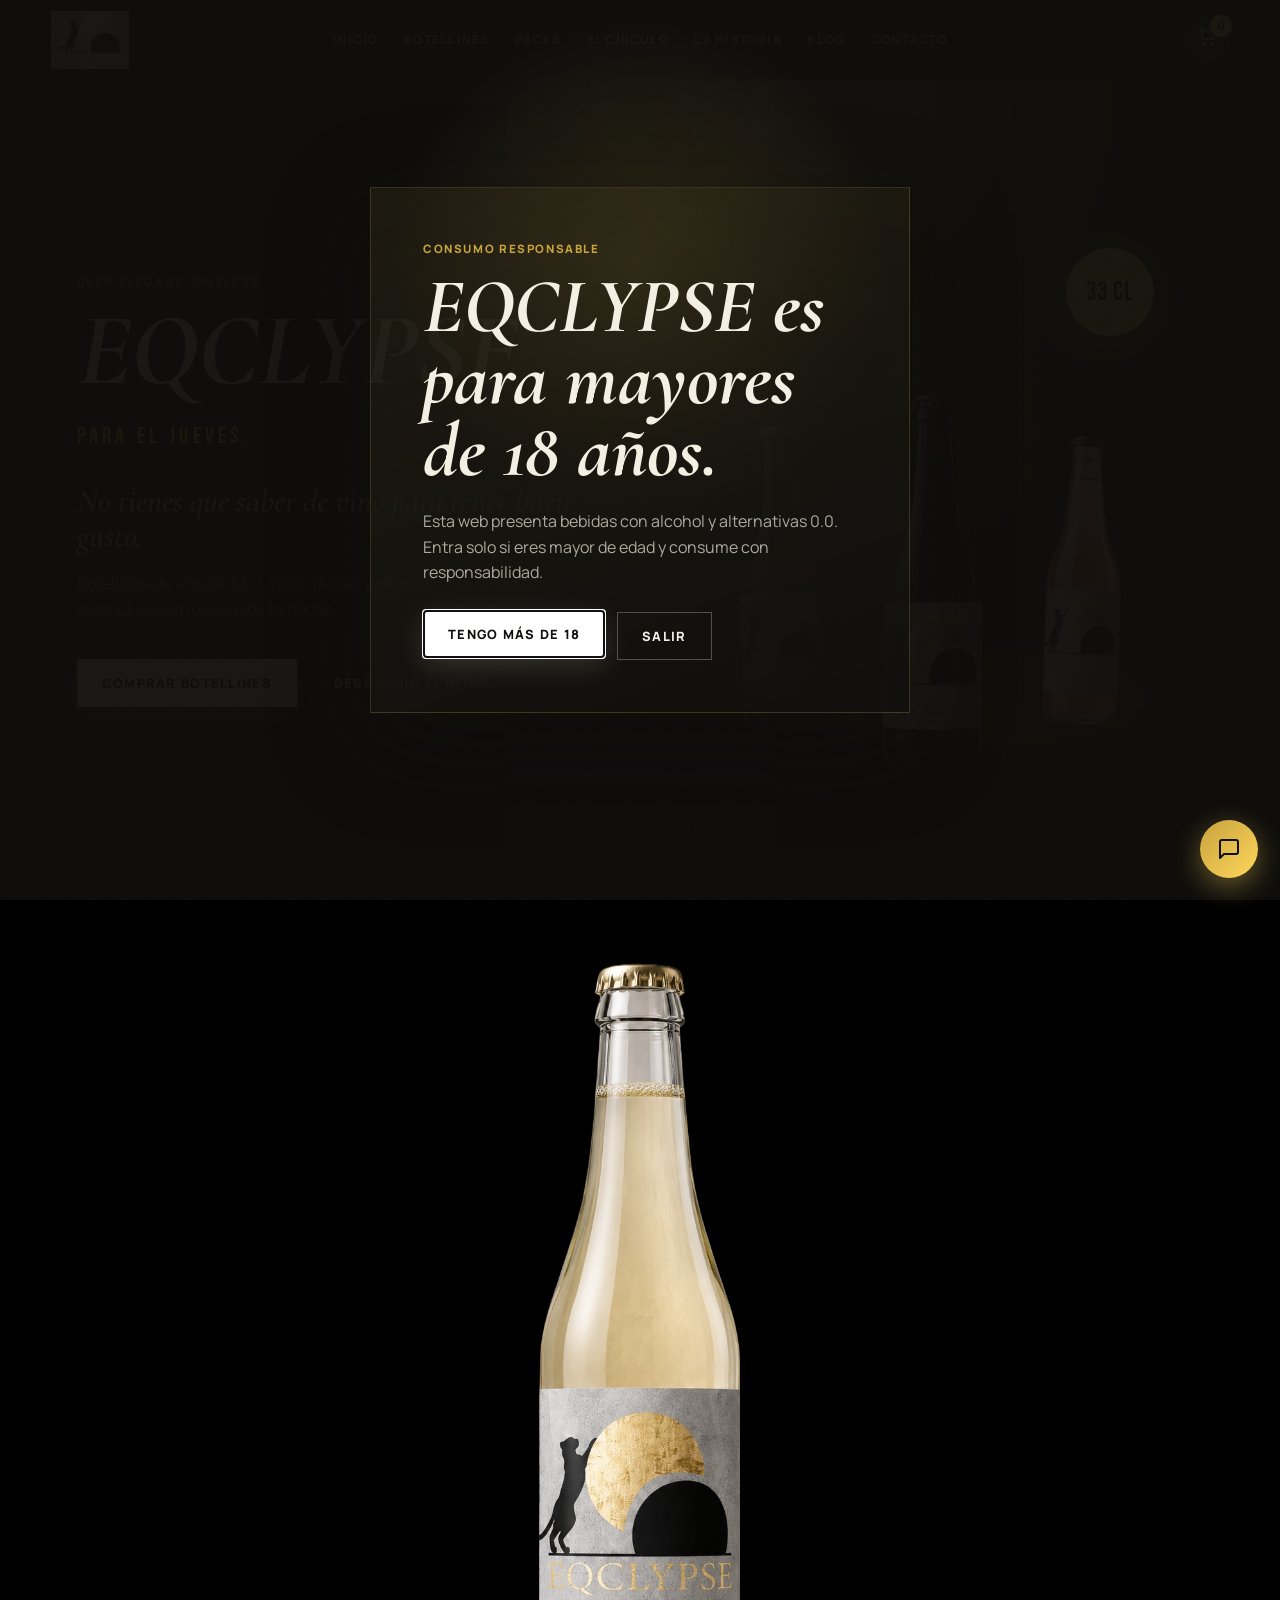
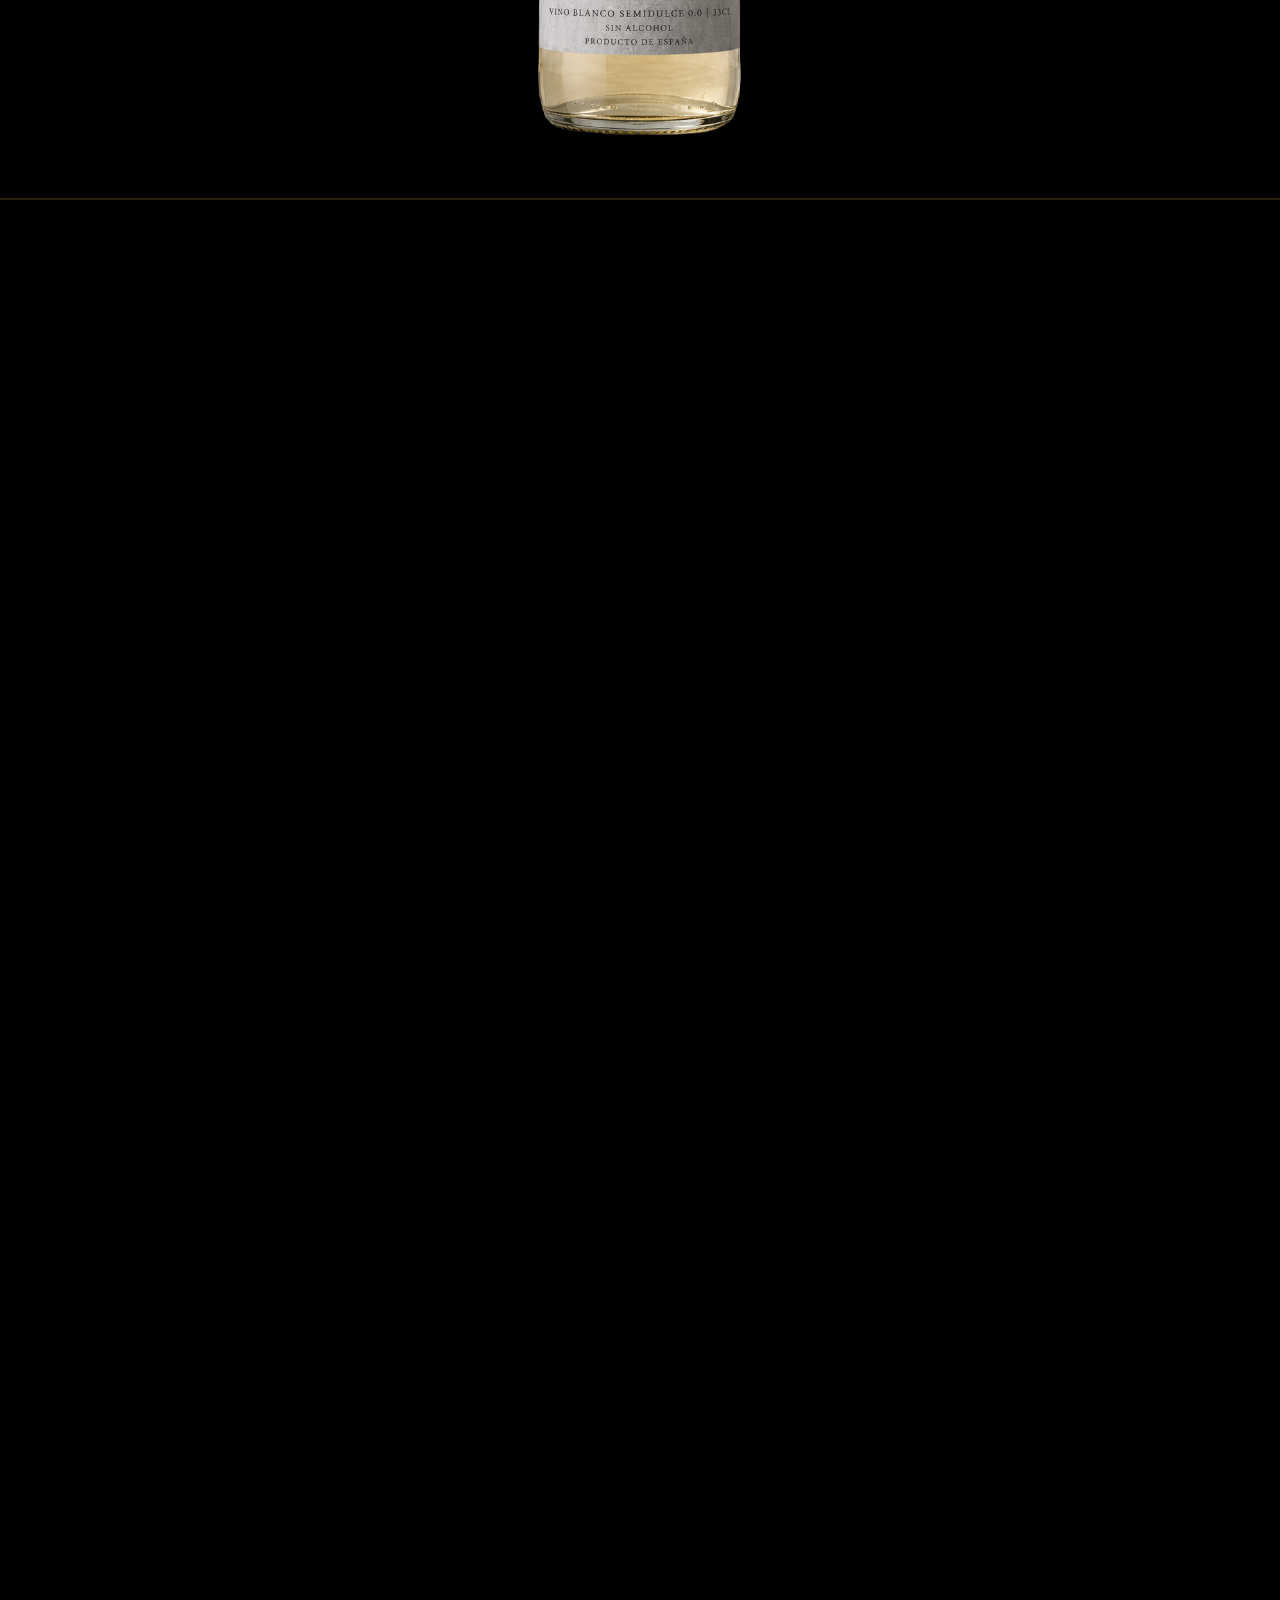
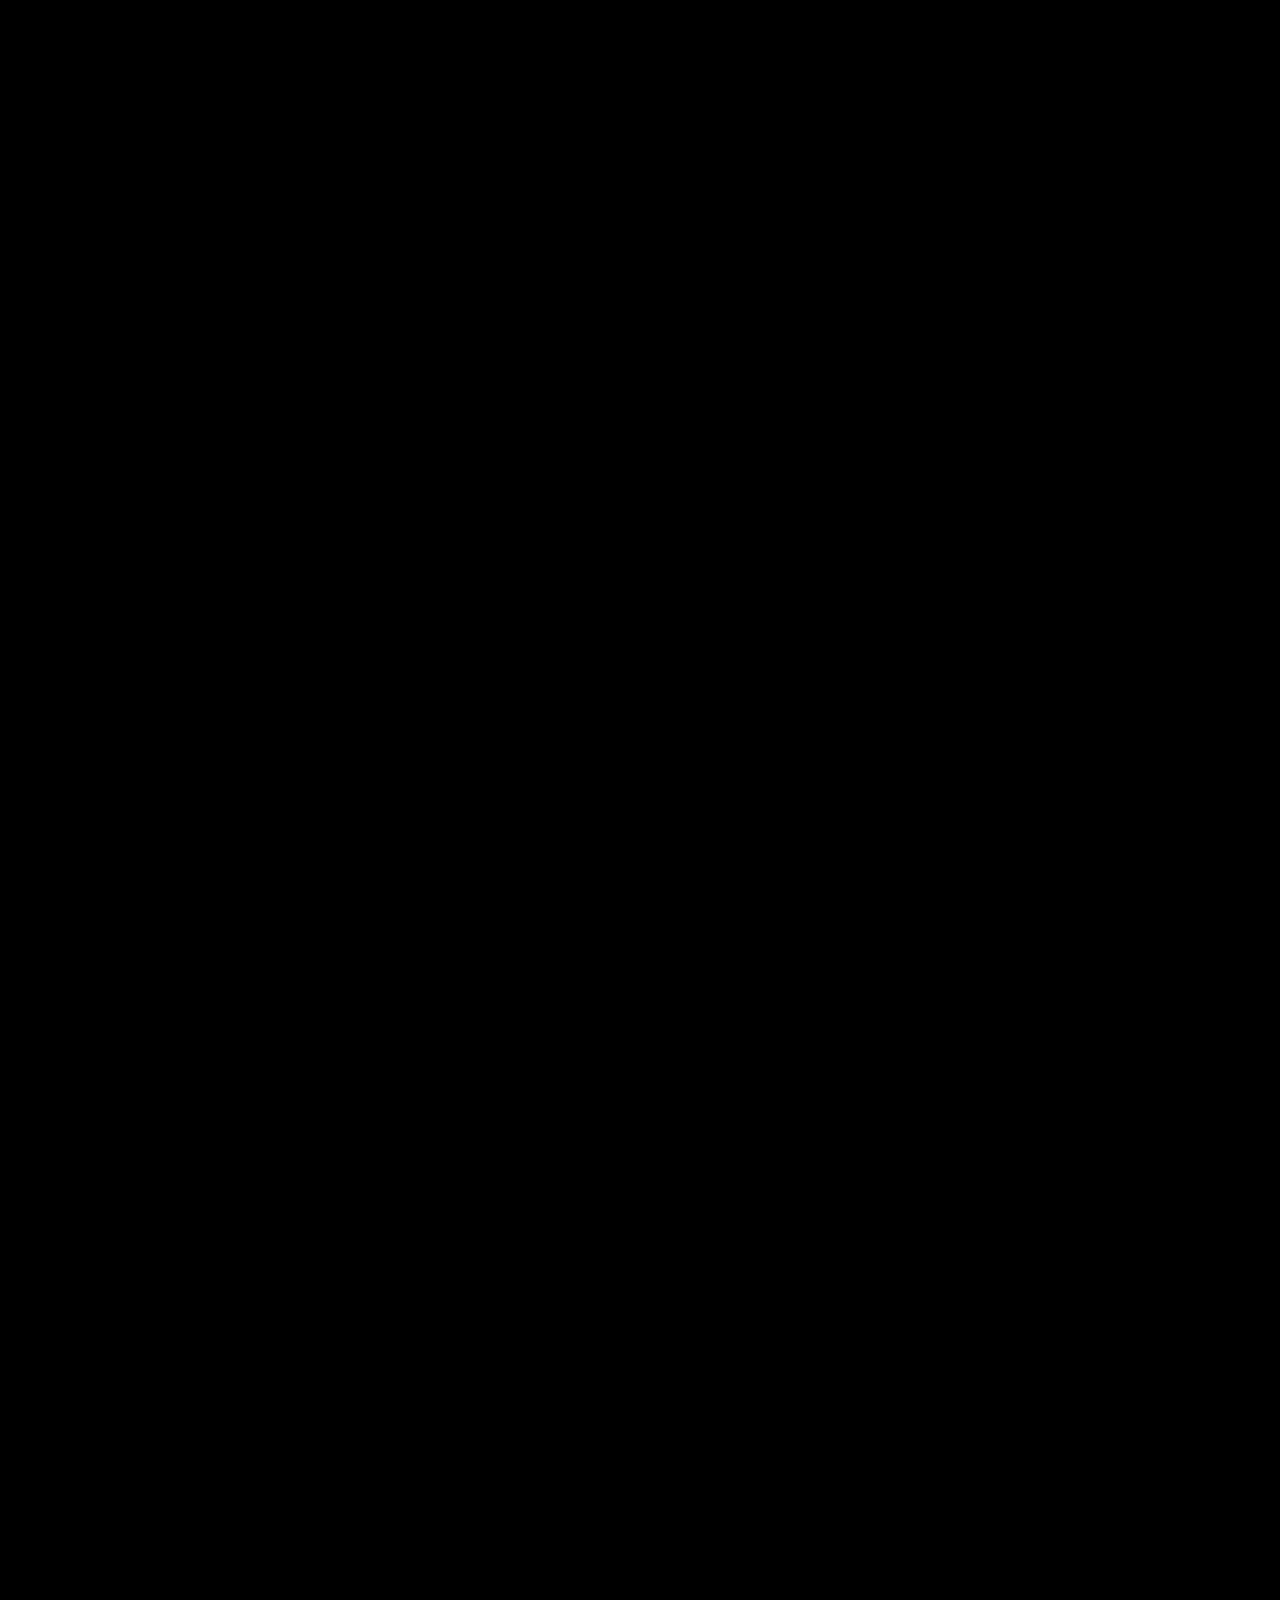
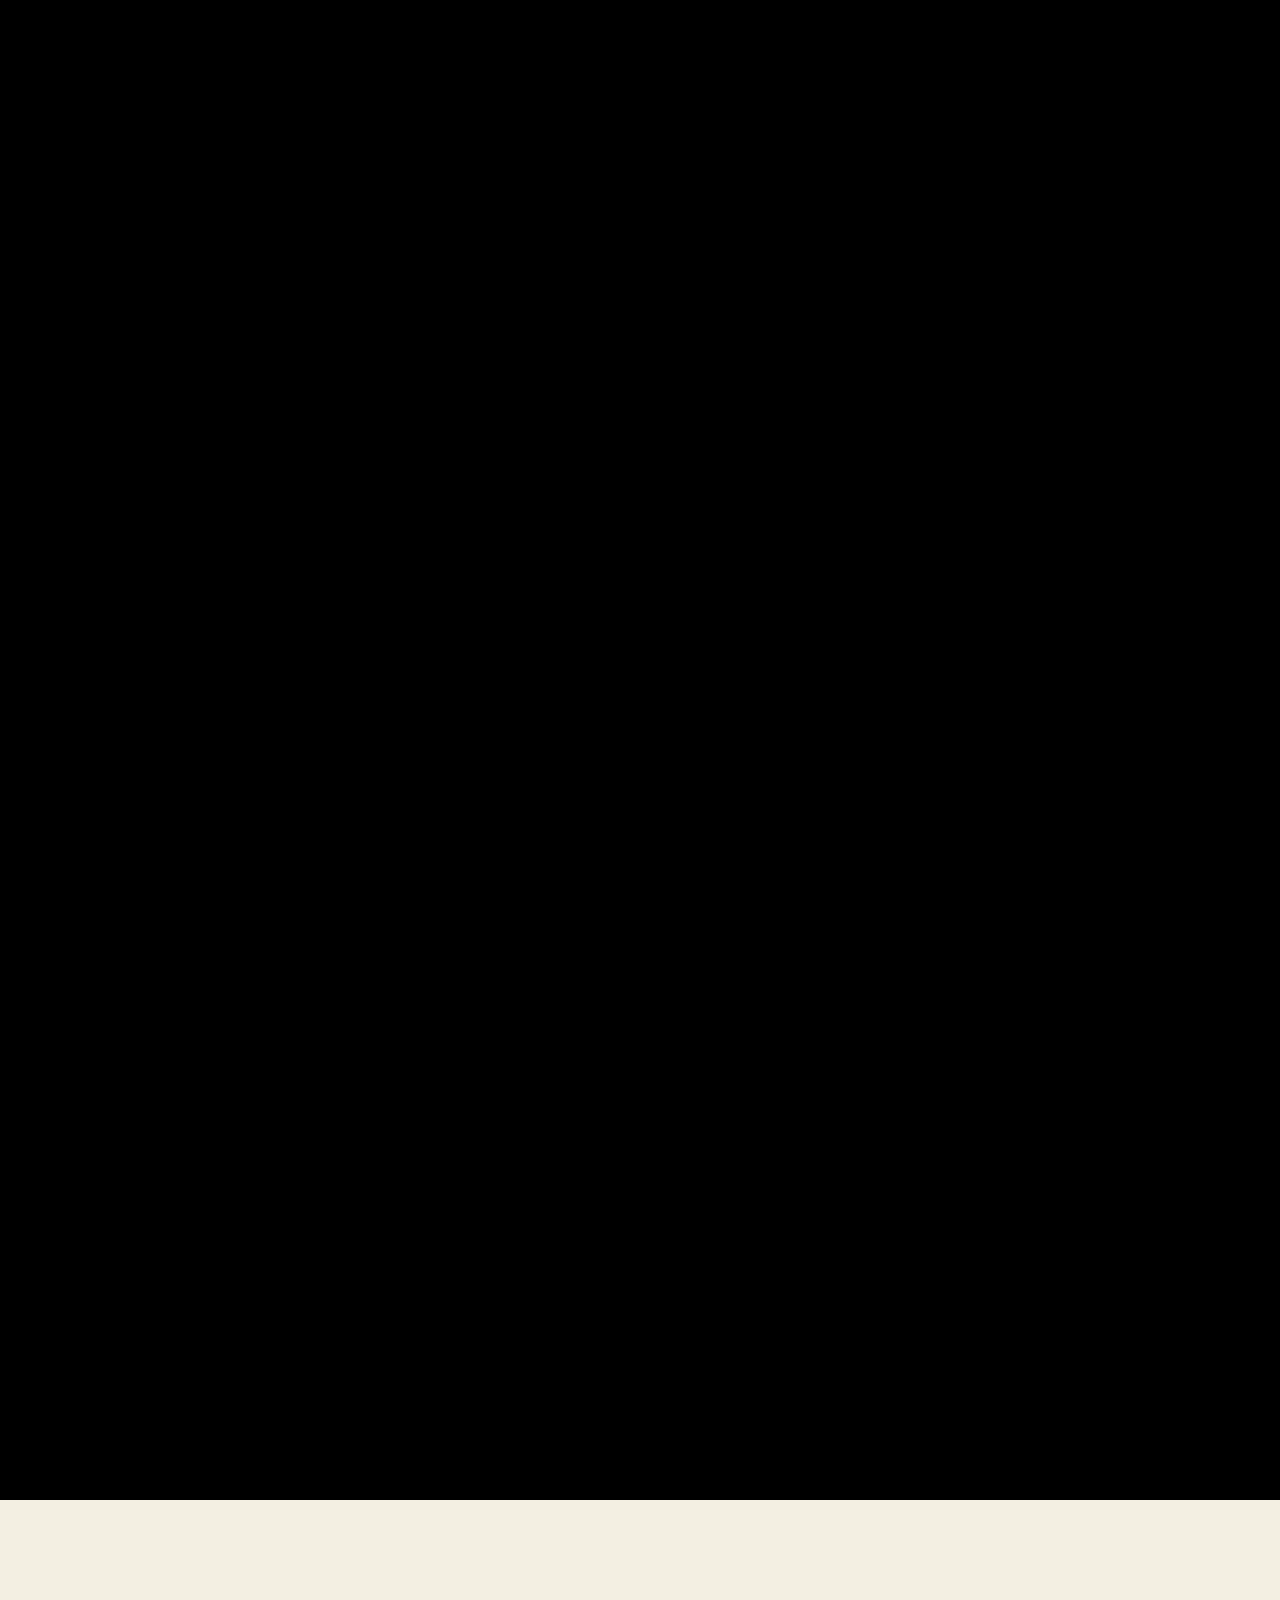
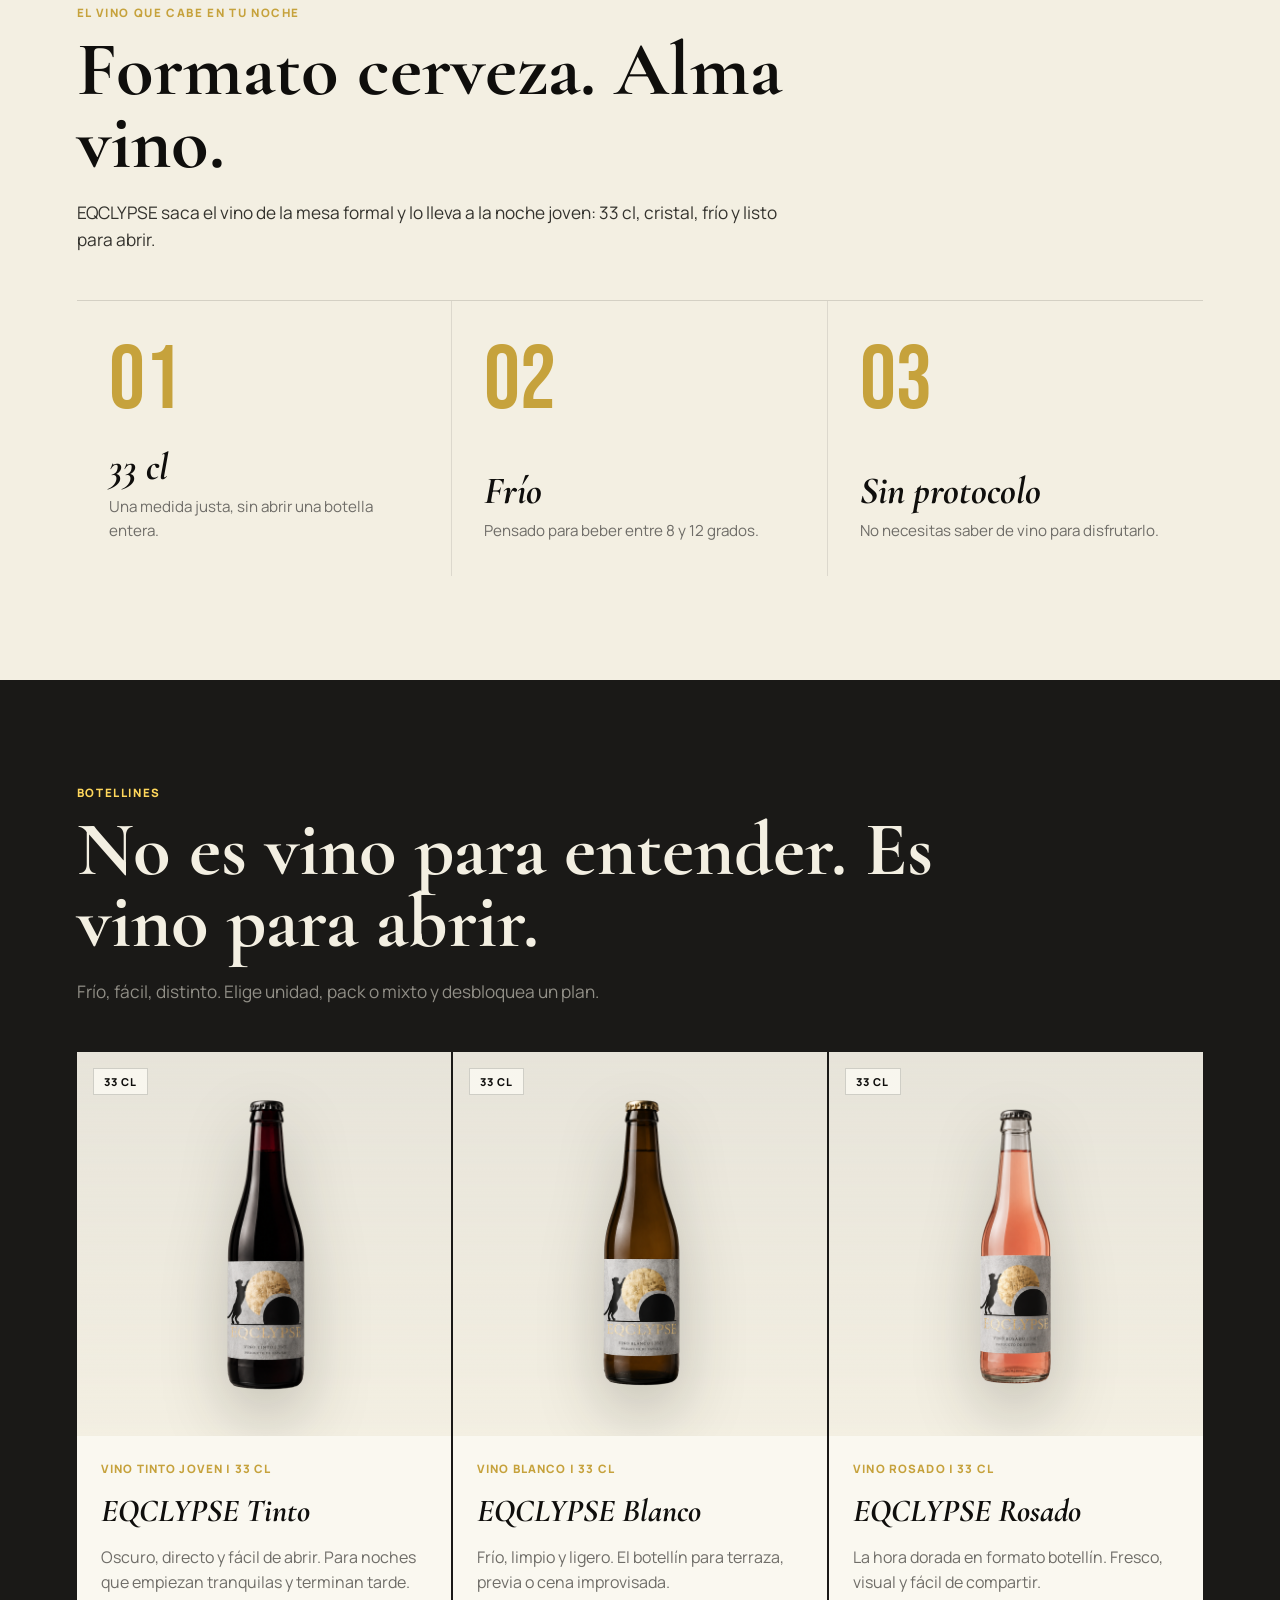
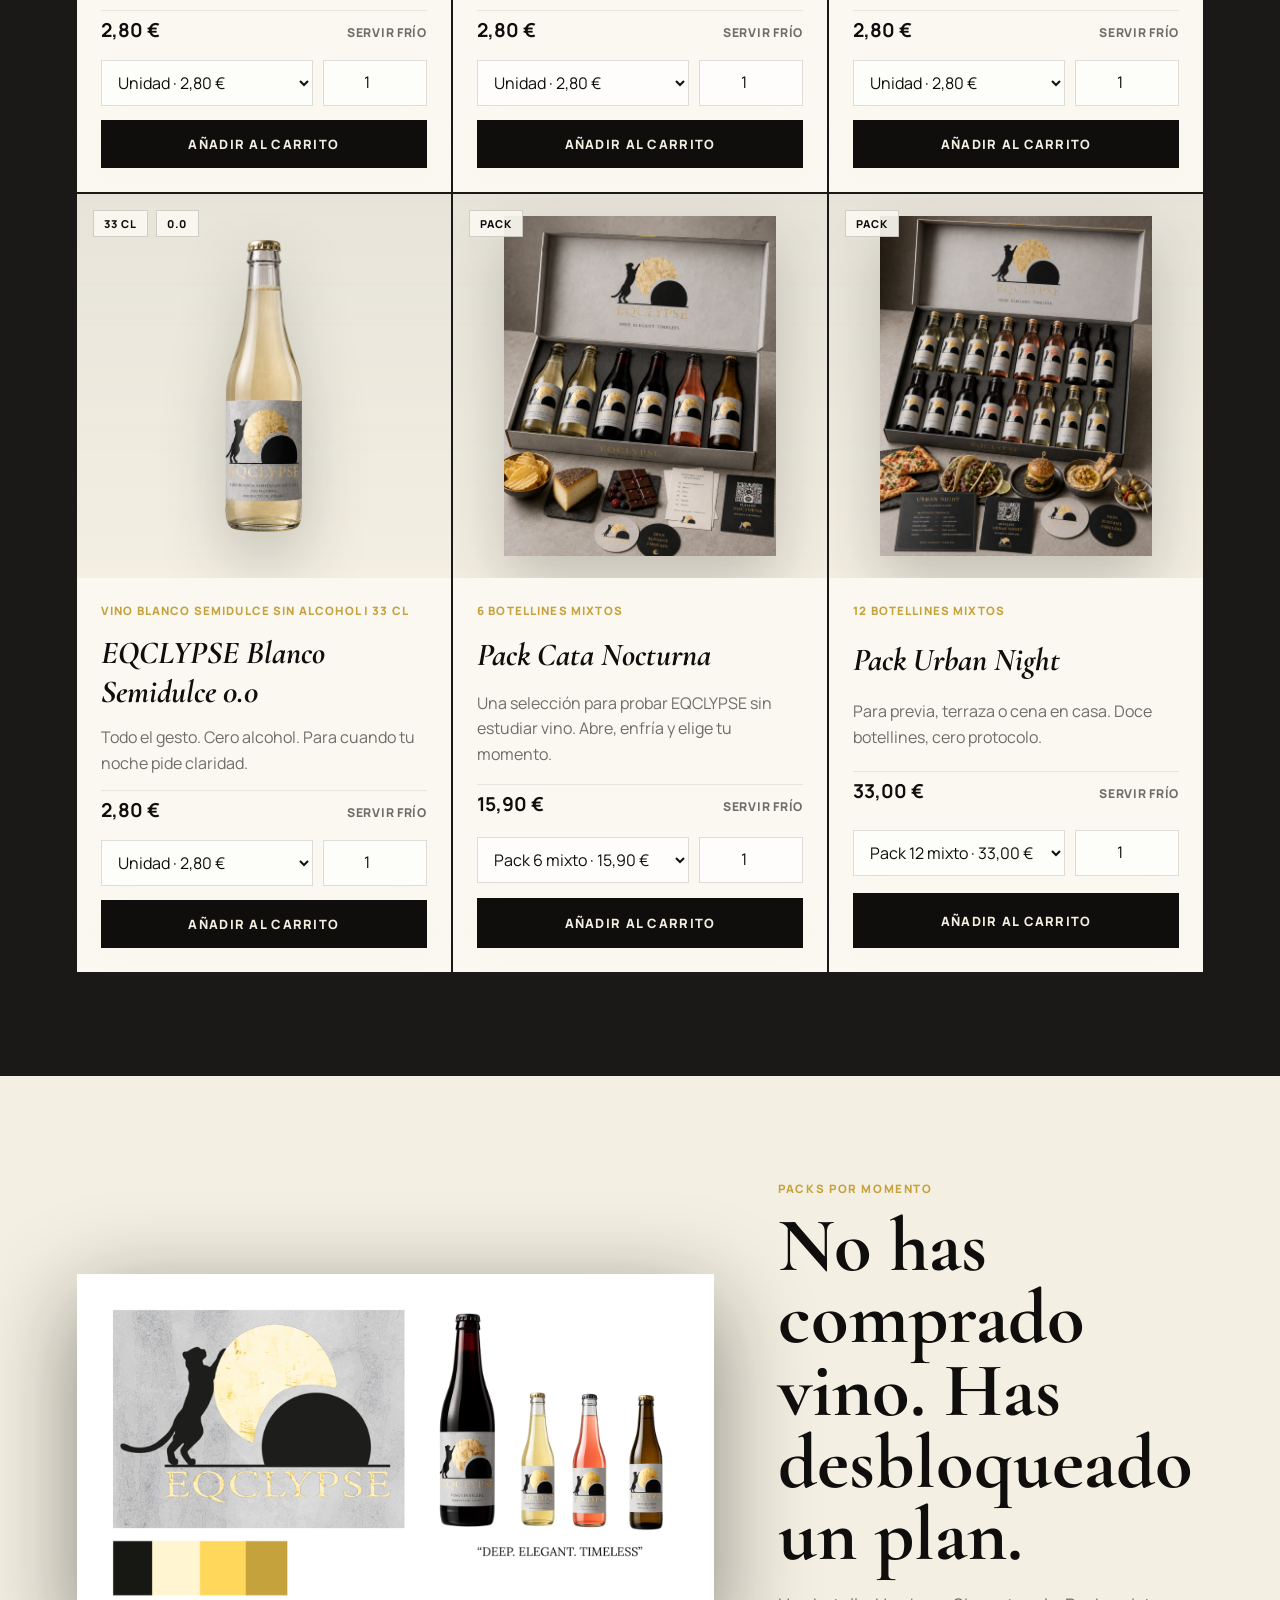
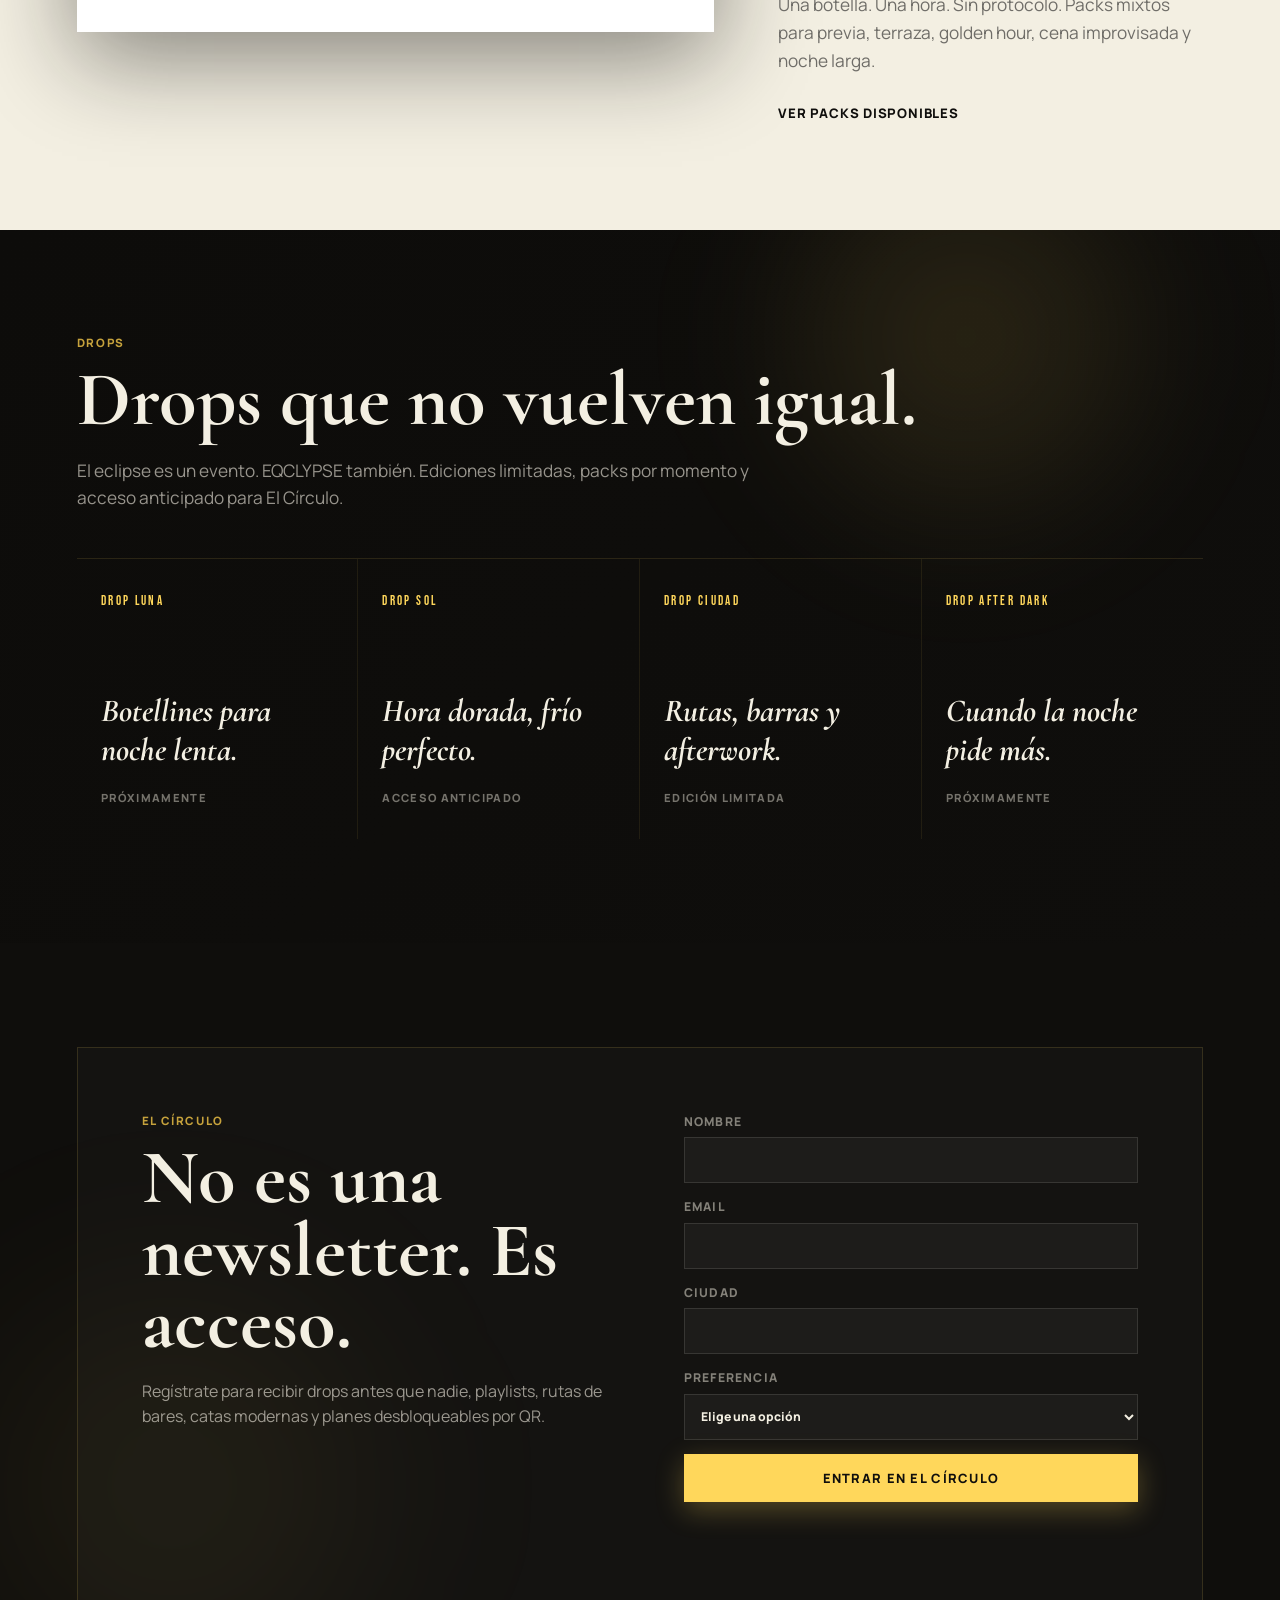
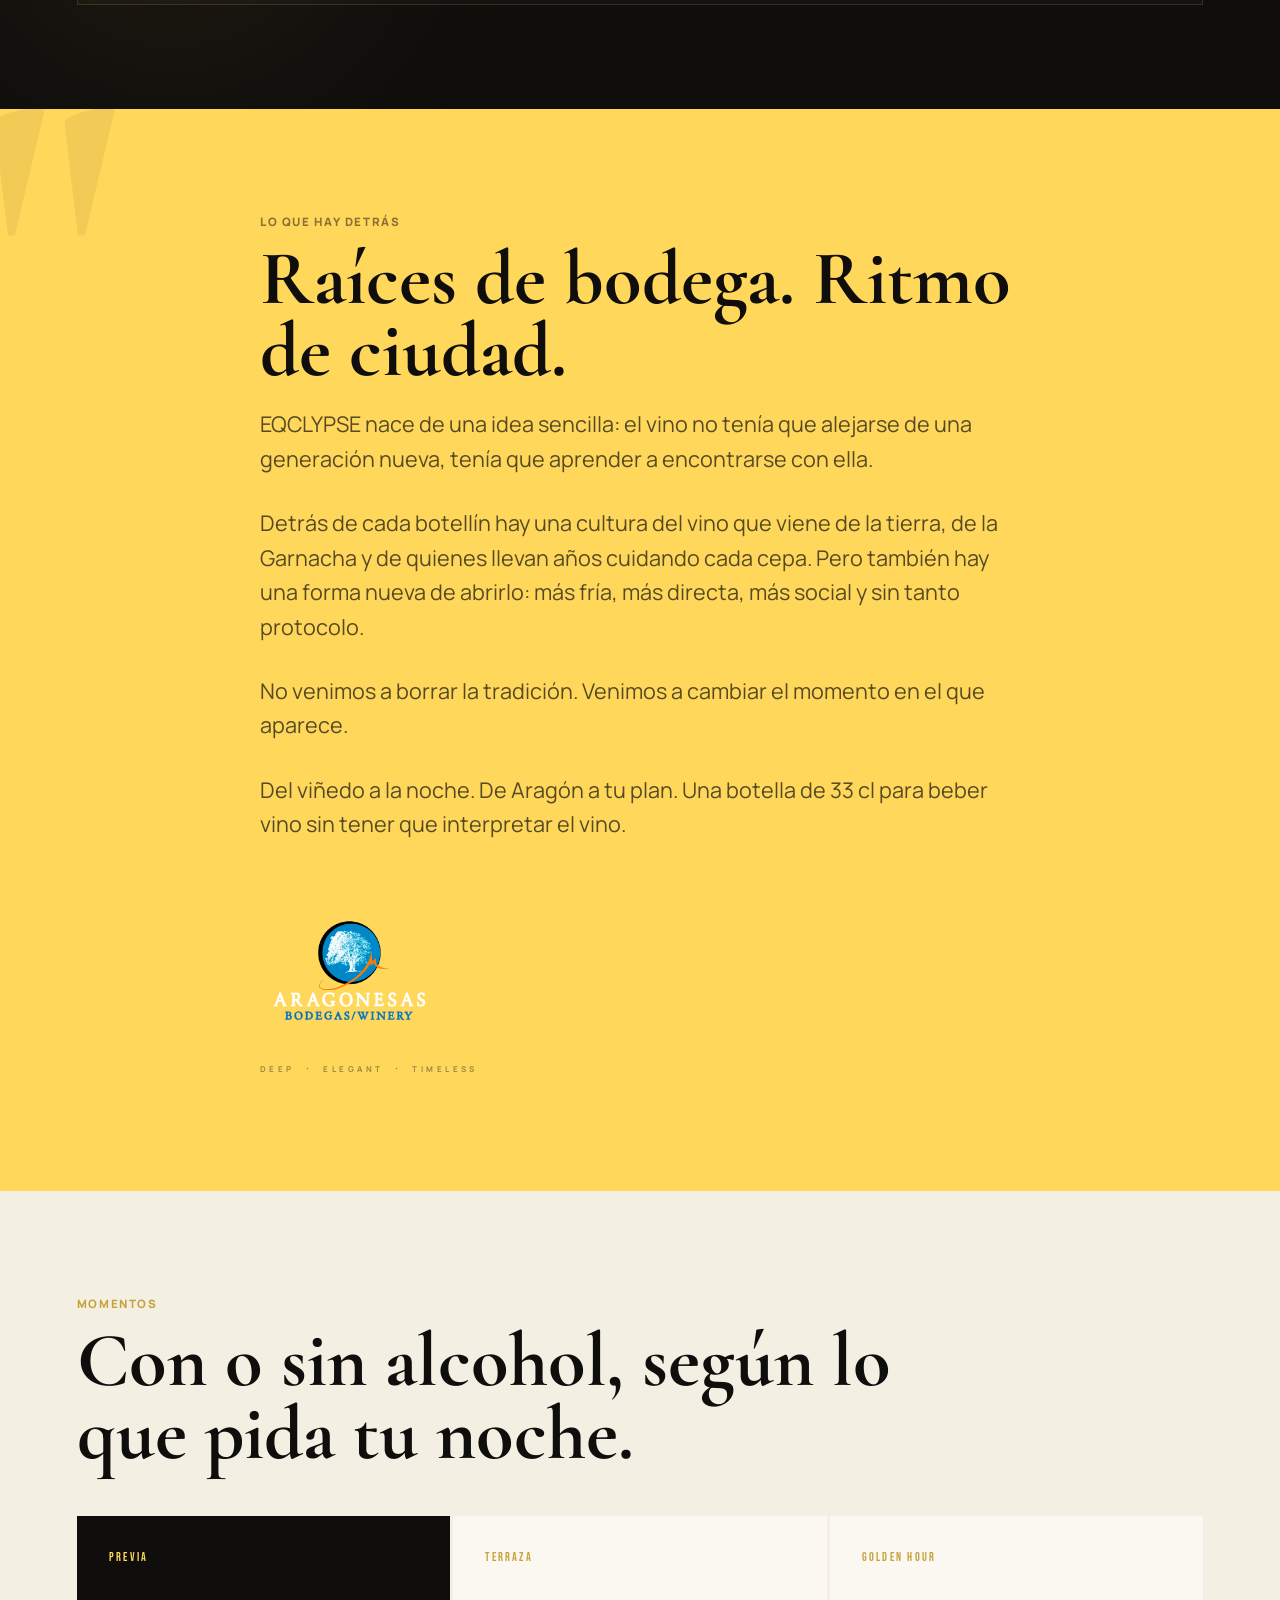
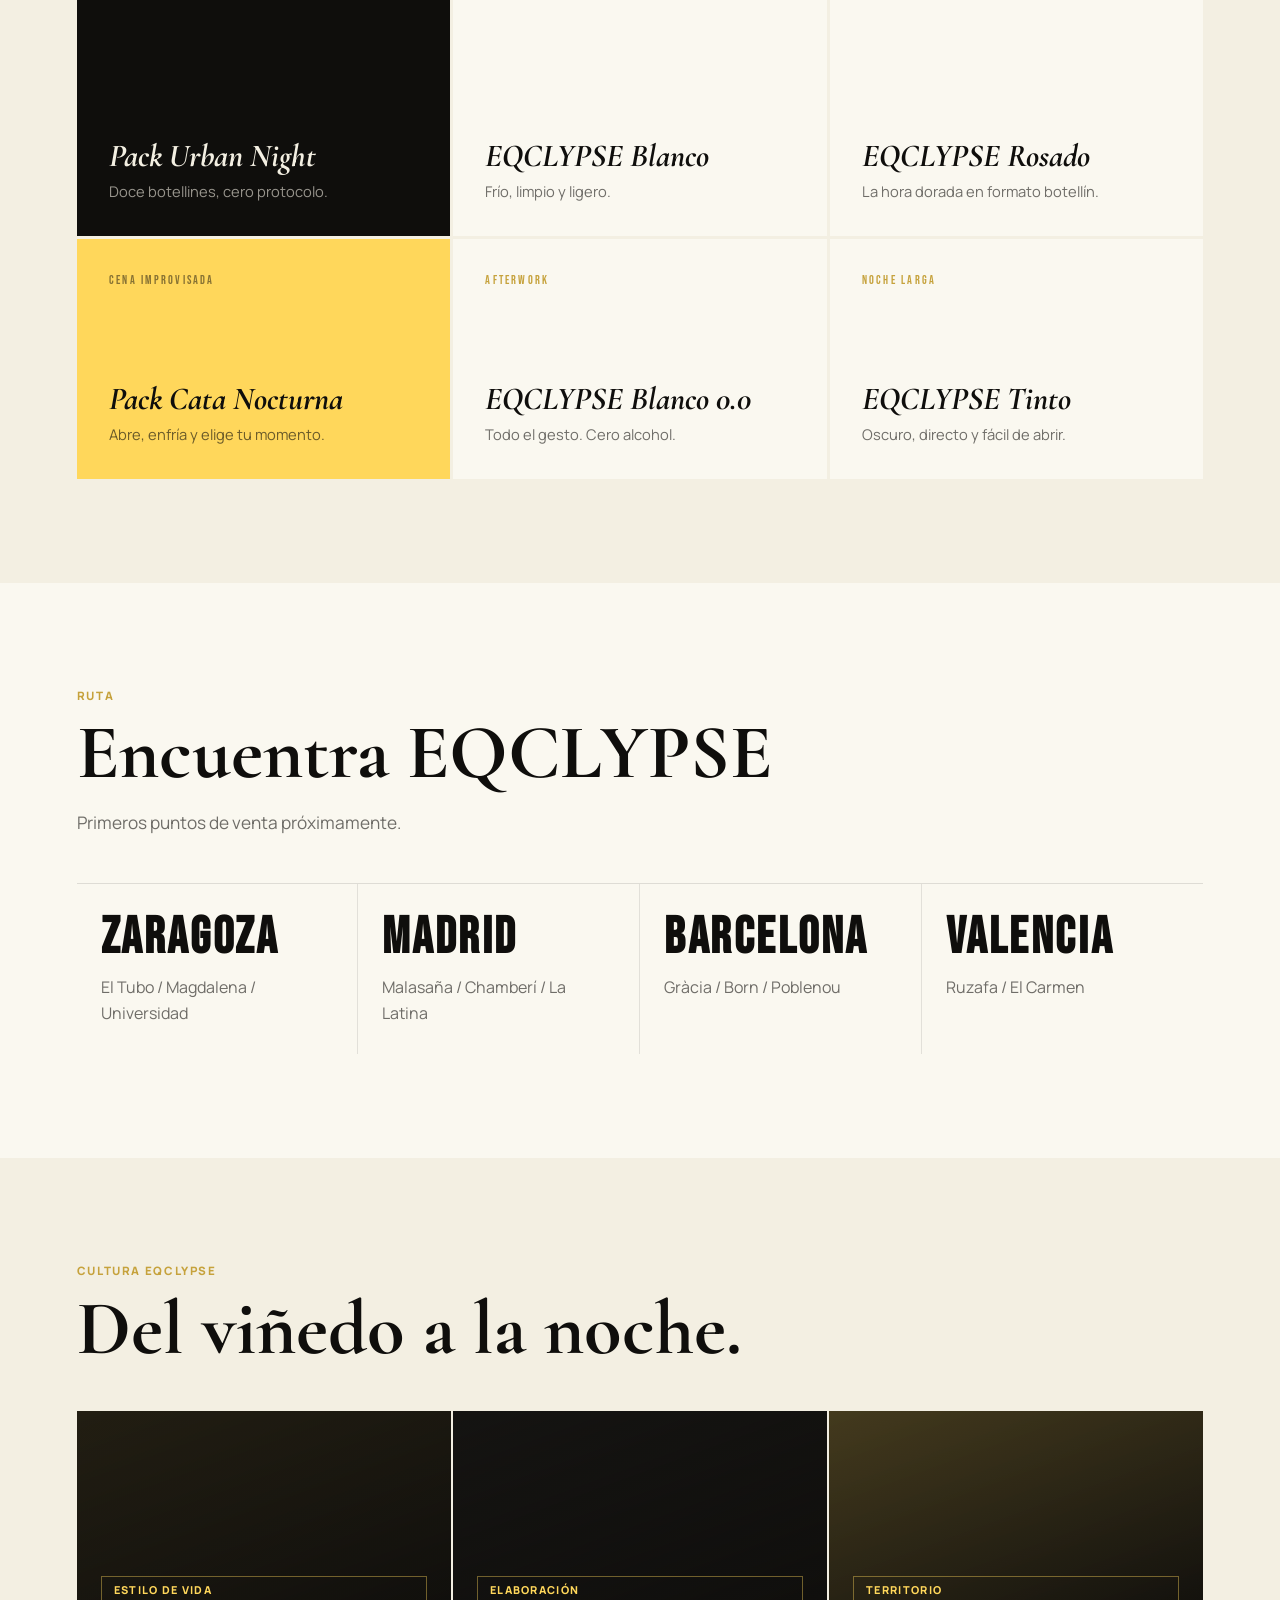
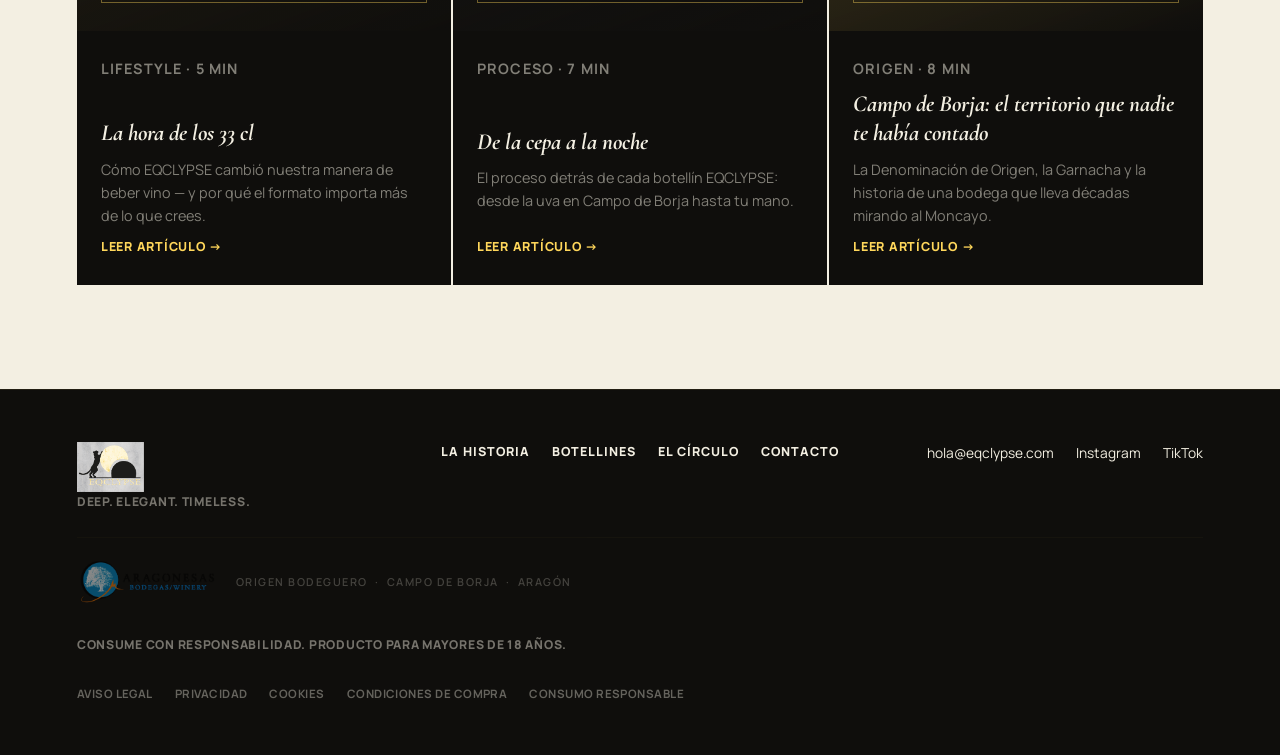
==== commit 20b705ea: "feat: scroll-driven frame sequence (bottle opening animation) - 6 PNG frames: botella cerrada → chor" ====
--- a/index.html
+++ b/index.html
@@ -233,20 +233,20 @@
         </div>
       </section>
 
-      <!-- ── Scroll-driven video ── -->
-      <section class="scroll-video-section" id="scrollVideo" aria-hidden="true">
-        <div class="scroll-video-track">
-          <div class="scroll-video-sticky">
-            <video
-              id="scrollVideoEl"
-              src="assets/scroll-animation.mp4"
-              muted
-              playsinline
-              preload="auto"
-              disablepictureinpicture
-            ></video>
-            <div class="scroll-video-progress">
-              <div class="scroll-video-bar" id="scrollVideoBar"></div>
+      <!-- ── Scroll-driven sequence ── -->
+      <section class="scroll-seq-section" id="scrollSeq" aria-hidden="true">
+        <div class="scroll-seq-track">
+          <div class="scroll-seq-sticky">
+            <div class="scroll-seq-canvas" id="scrollSeqCanvas">
+              <img class="seq-frame seq-frame--active" src="assets/seq-frame-01.png" alt="" draggable="false" />
+              <img class="seq-frame" src="assets/seq-frame-02.png" alt="" draggable="false" />
+              <img class="seq-frame" src="assets/seq-frame-03.png" alt="" draggable="false" />
+              <img class="seq-frame" src="assets/seq-frame-04.png" alt="" draggable="false" />
+              <img class="seq-frame" src="assets/seq-frame-05.png" alt="" draggable="false" />
+              <img class="seq-frame" src="assets/seq-frame-06.png" alt="" draggable="false" />
+            </div>
+            <div class="scroll-seq-progress">
+              <div class="scroll-seq-bar" id="scrollSeqBar"></div>
             </div>
           </div>
         </div>
@@ -727,7 +727,7 @@
       </div>
     </div>
 
-    <script src="script.js?v=5"></script>
+    <script src="script.js?v=6"></script>
     <script src="chatbot-eqclypse.js?v=7"></script>
   </body>
 </html>
--- a/styles.css
+++ b/styles.css
@@ -630,52 +630,64 @@
   opacity: 0.55;
 }
 
-/* ─── Scroll-driven video ─────────────────────────────────────── */
-
-.scroll-video-section {
-  background: var(--black);
-}
-
-/* El track es alto para dar "recorrido" al scroll —
-   300vh = el usuario tarda ~3 pantallas en atravesarlo */
-.scroll-video-track {
+/* ─── Scroll-driven frame sequence ───────────────────────────── */
+
+.scroll-seq-section {
+  background: #000;
+}
+
+/* Track alto: 600vh → el usuario controla los 6 frames con calma */
+.scroll-seq-track {
   position: relative;
-  height: 300vh;
-}
-
-/* El vídeo se queda fijo mientras se hace scroll por el track */
-.scroll-video-sticky {
+  height: 600vh;
+}
+
+.scroll-seq-sticky {
   position: sticky;
   top: 0;
   height: 100vh;
-  display: flex;
-  align-items: center;
-  justify-content: center;
   overflow: hidden;
 }
 
-.scroll-video-sticky video {
+/* Canvas: todos los frames apilados */
+.scroll-seq-canvas {
+  position: relative;
   width: 100%;
   height: 100%;
-  object-fit: cover;
-  display: block;
-}
-
-/* Barra de progreso fina en la parte inferior */
-.scroll-video-progress {
+}
+
+.seq-frame {
+  position: absolute;
+  inset: 0;
+  width: 100%;
+  height: 100%;
+  object-fit: contain;
+  object-position: center;
+  opacity: 0;
+  pointer-events: none;
+  user-select: none;
+  /* Sin transition: cambio instantáneo entre frames = sensación de vídeo real */
+}
+
+.seq-frame--active {
+  opacity: 1;
+}
+
+/* Barra de progreso dorada */
+.scroll-seq-progress {
   position: absolute;
   bottom: 0;
   left: 0;
   right: 0;
   height: 2px;
-  background: rgba(255, 215, 91, 0.12);
-}
-
-.scroll-video-bar {
+  background: rgba(255, 215, 91, 0.15);
+  z-index: 10;
+}
+
+.scroll-seq-bar {
   height: 100%;
   width: 0%;
   background: var(--gold);
-  transition: width 0.05s linear;
 }
 
 /* ─── Ritual / intro band ─── */
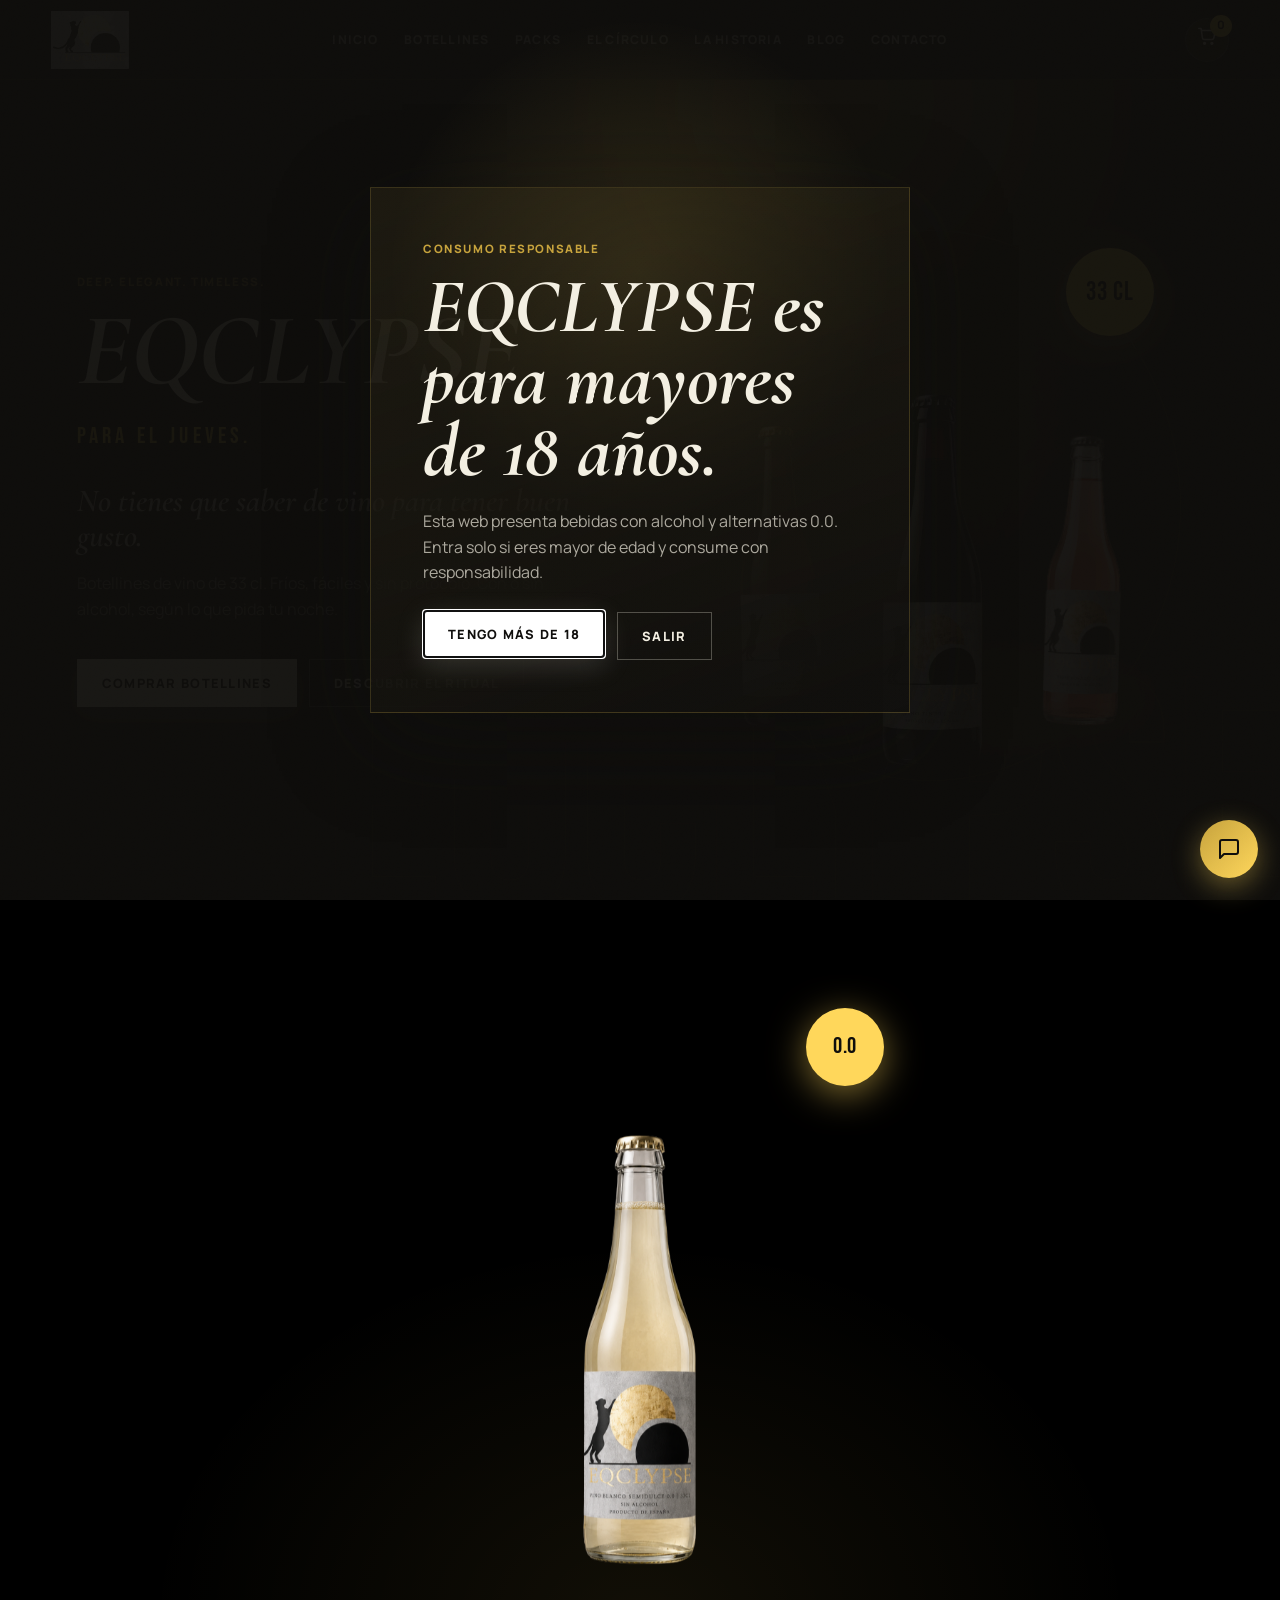
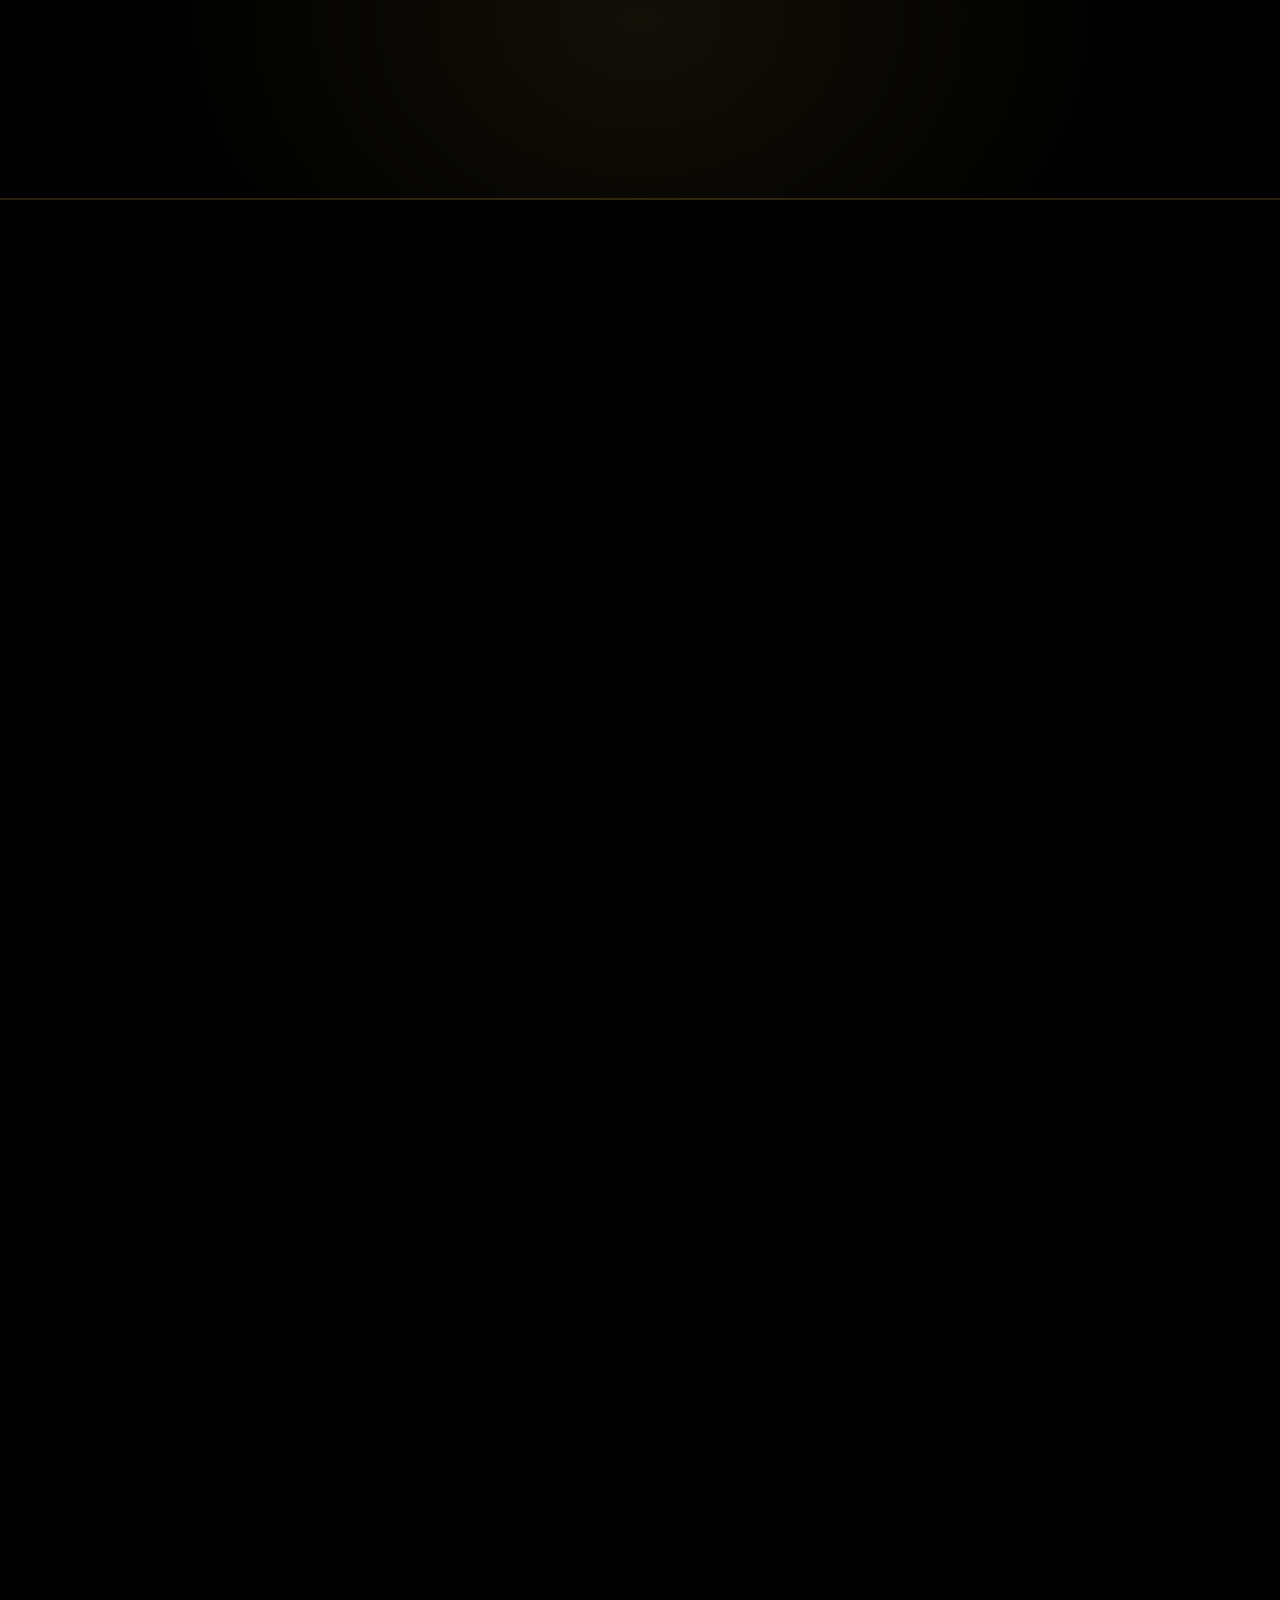
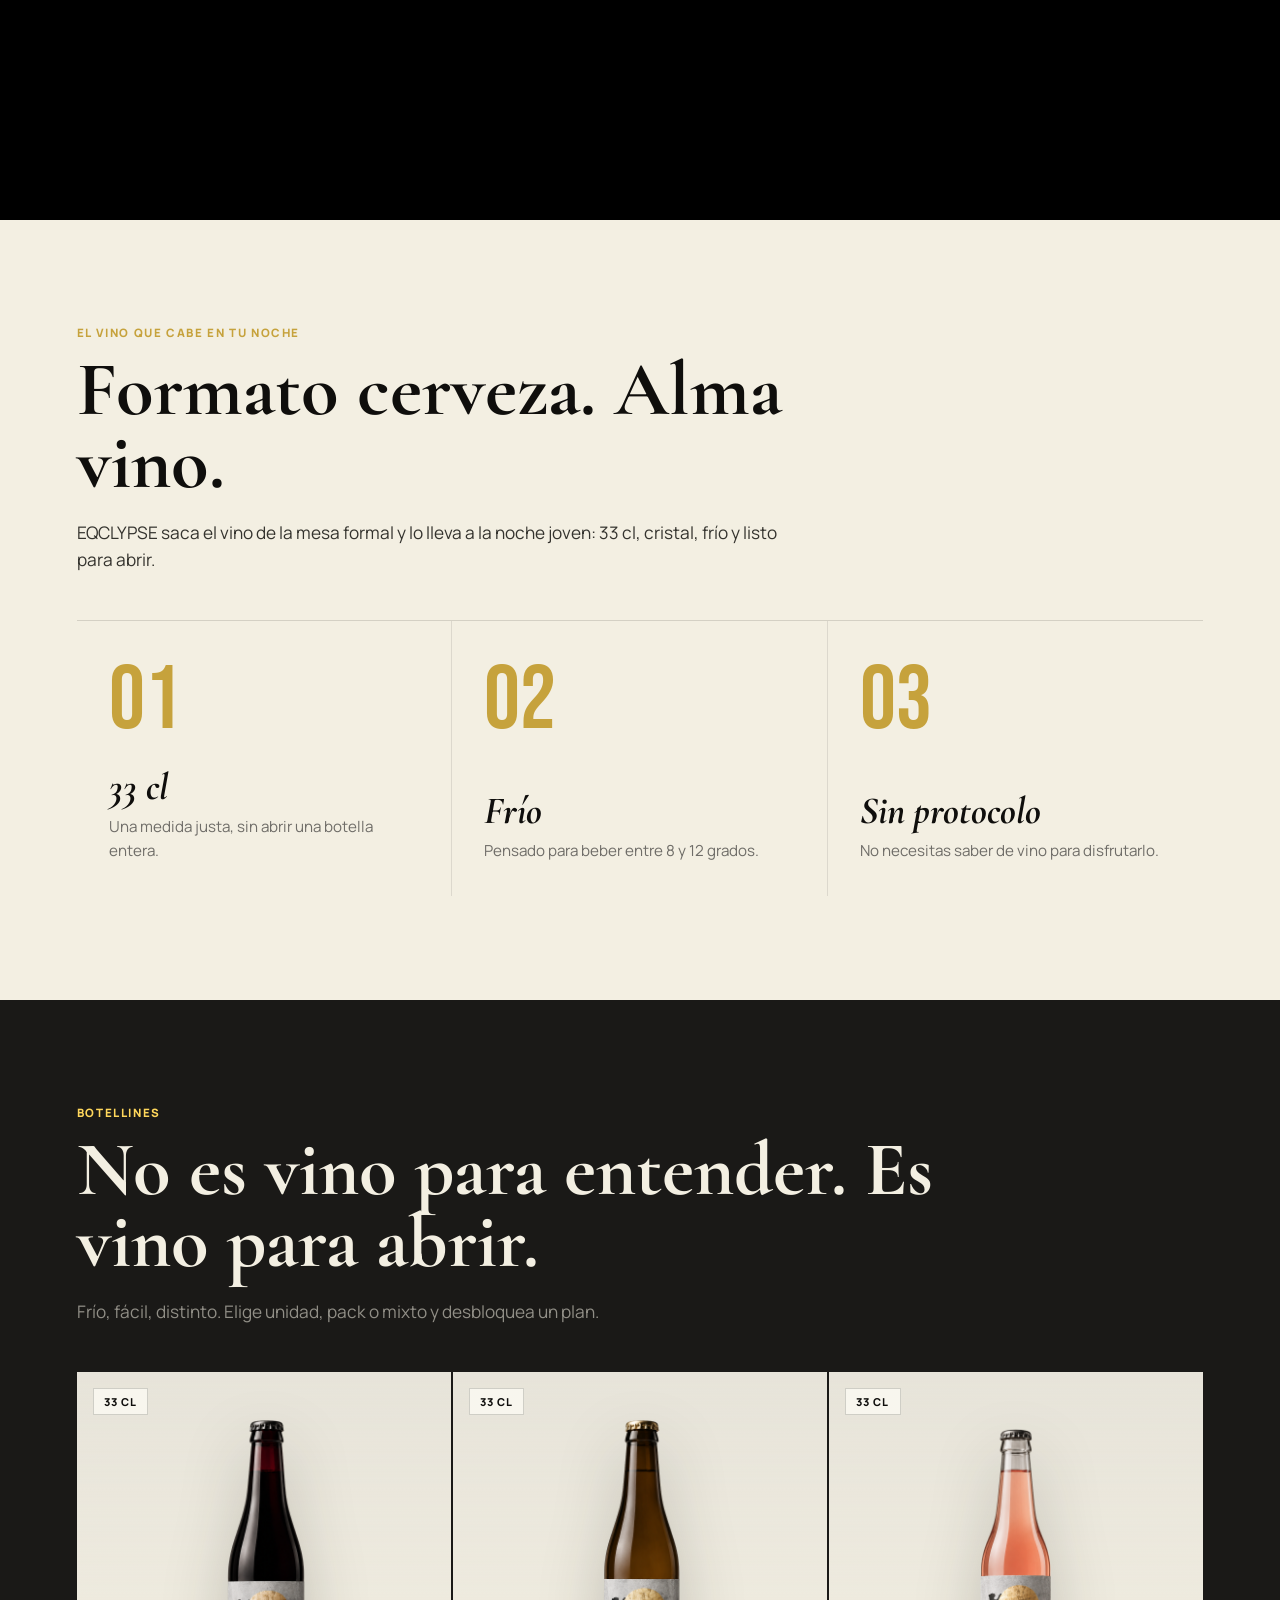
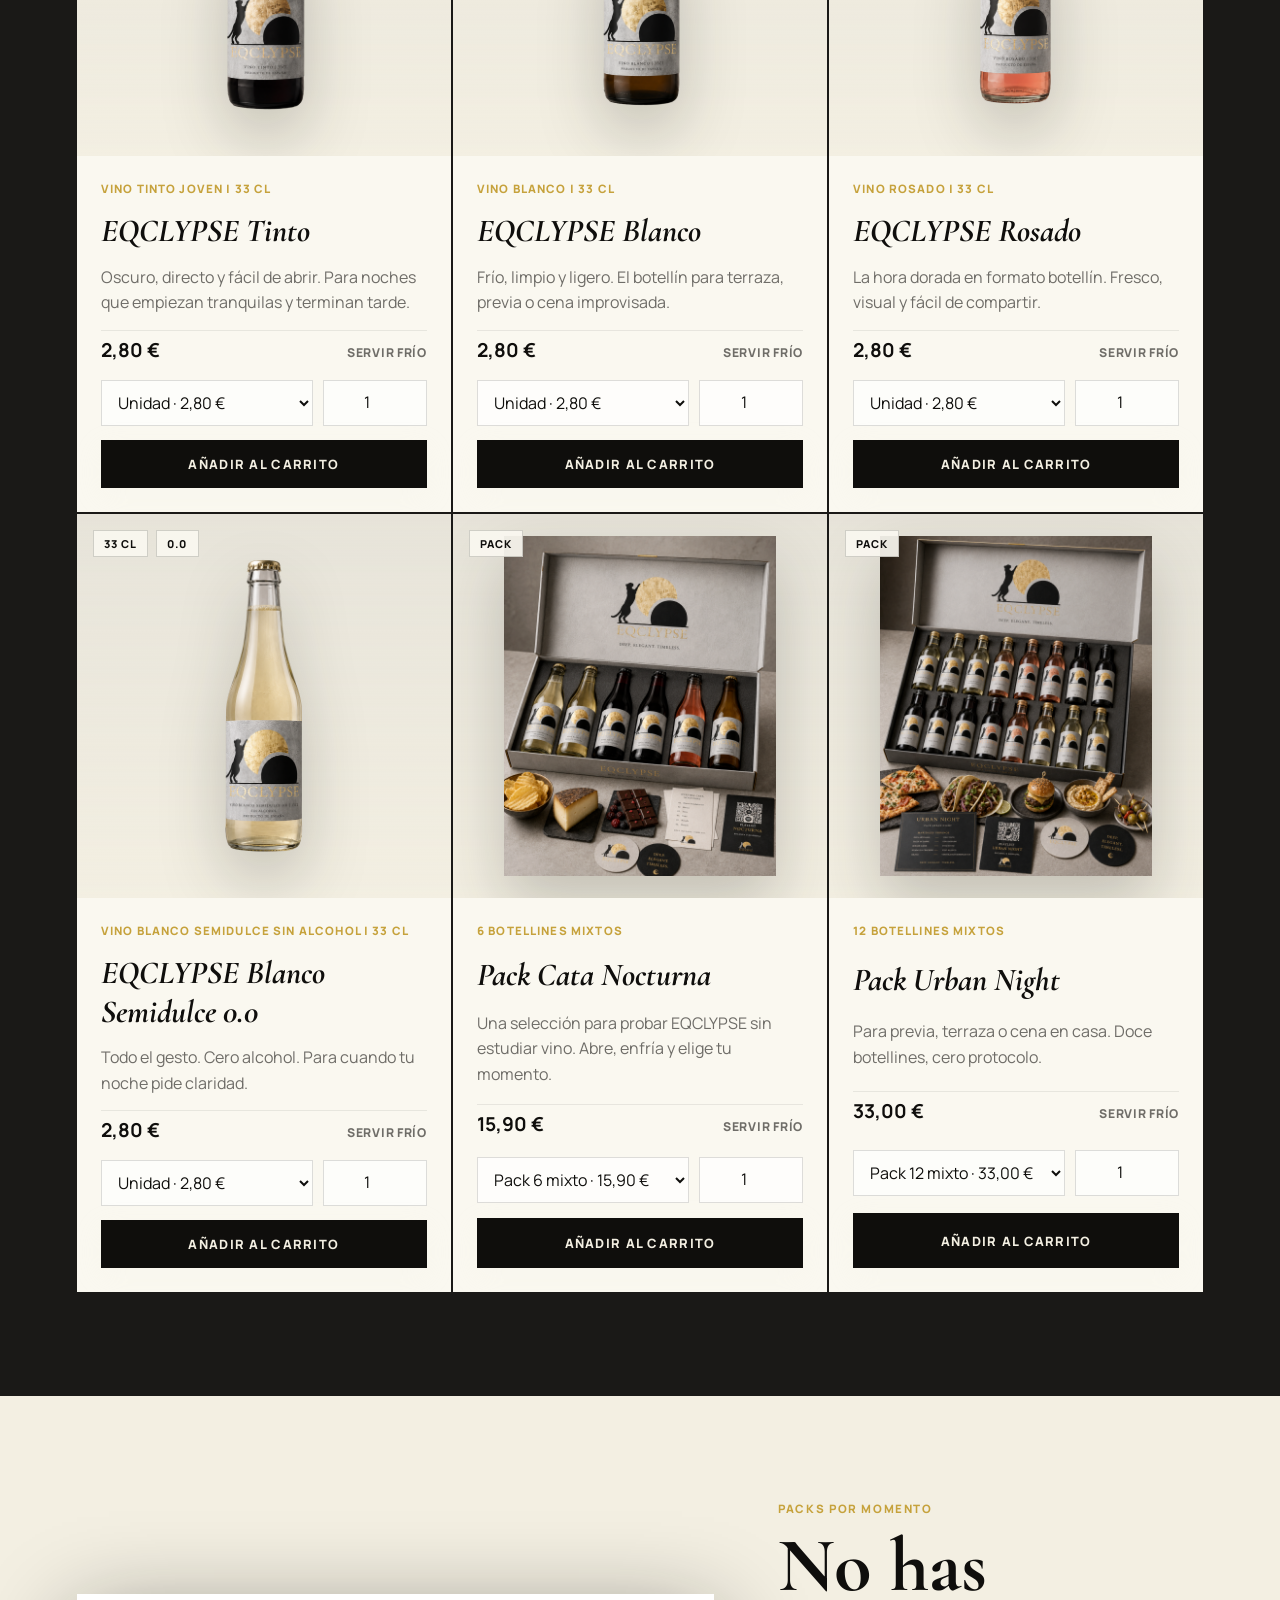
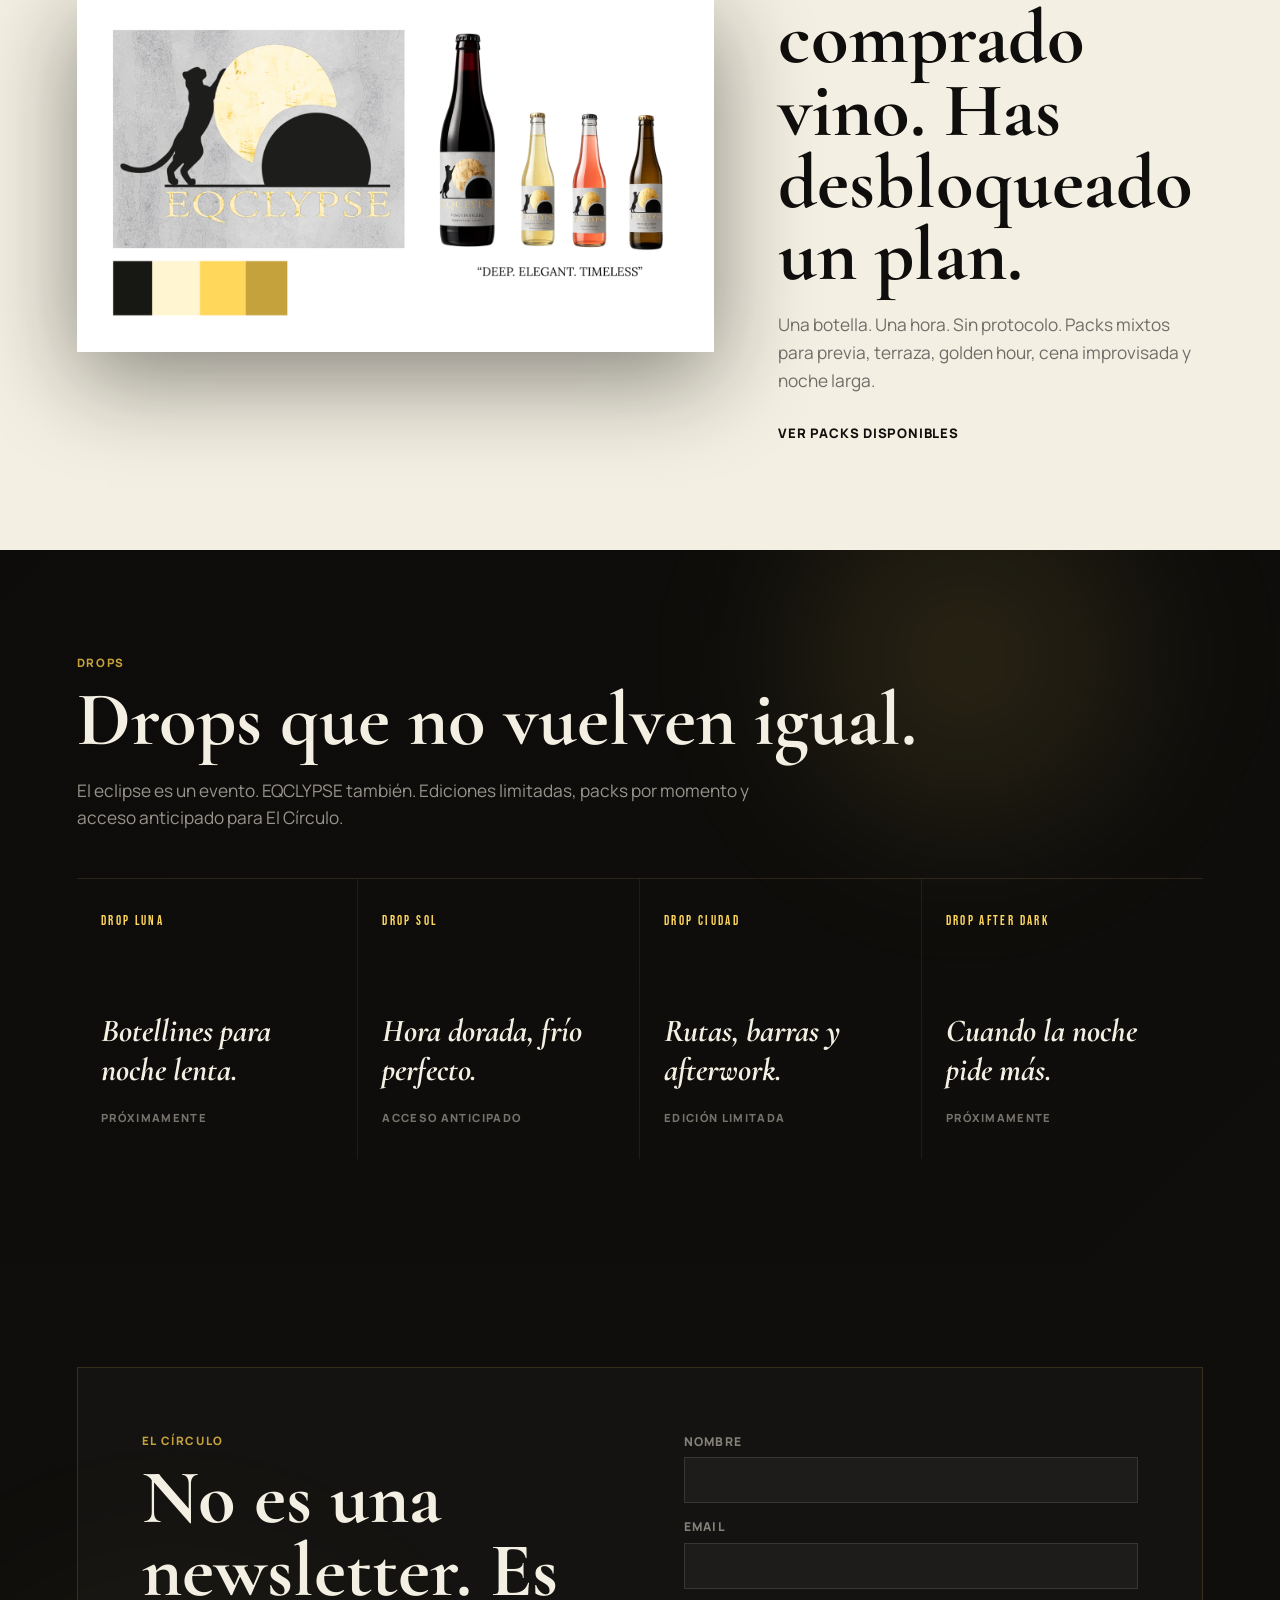
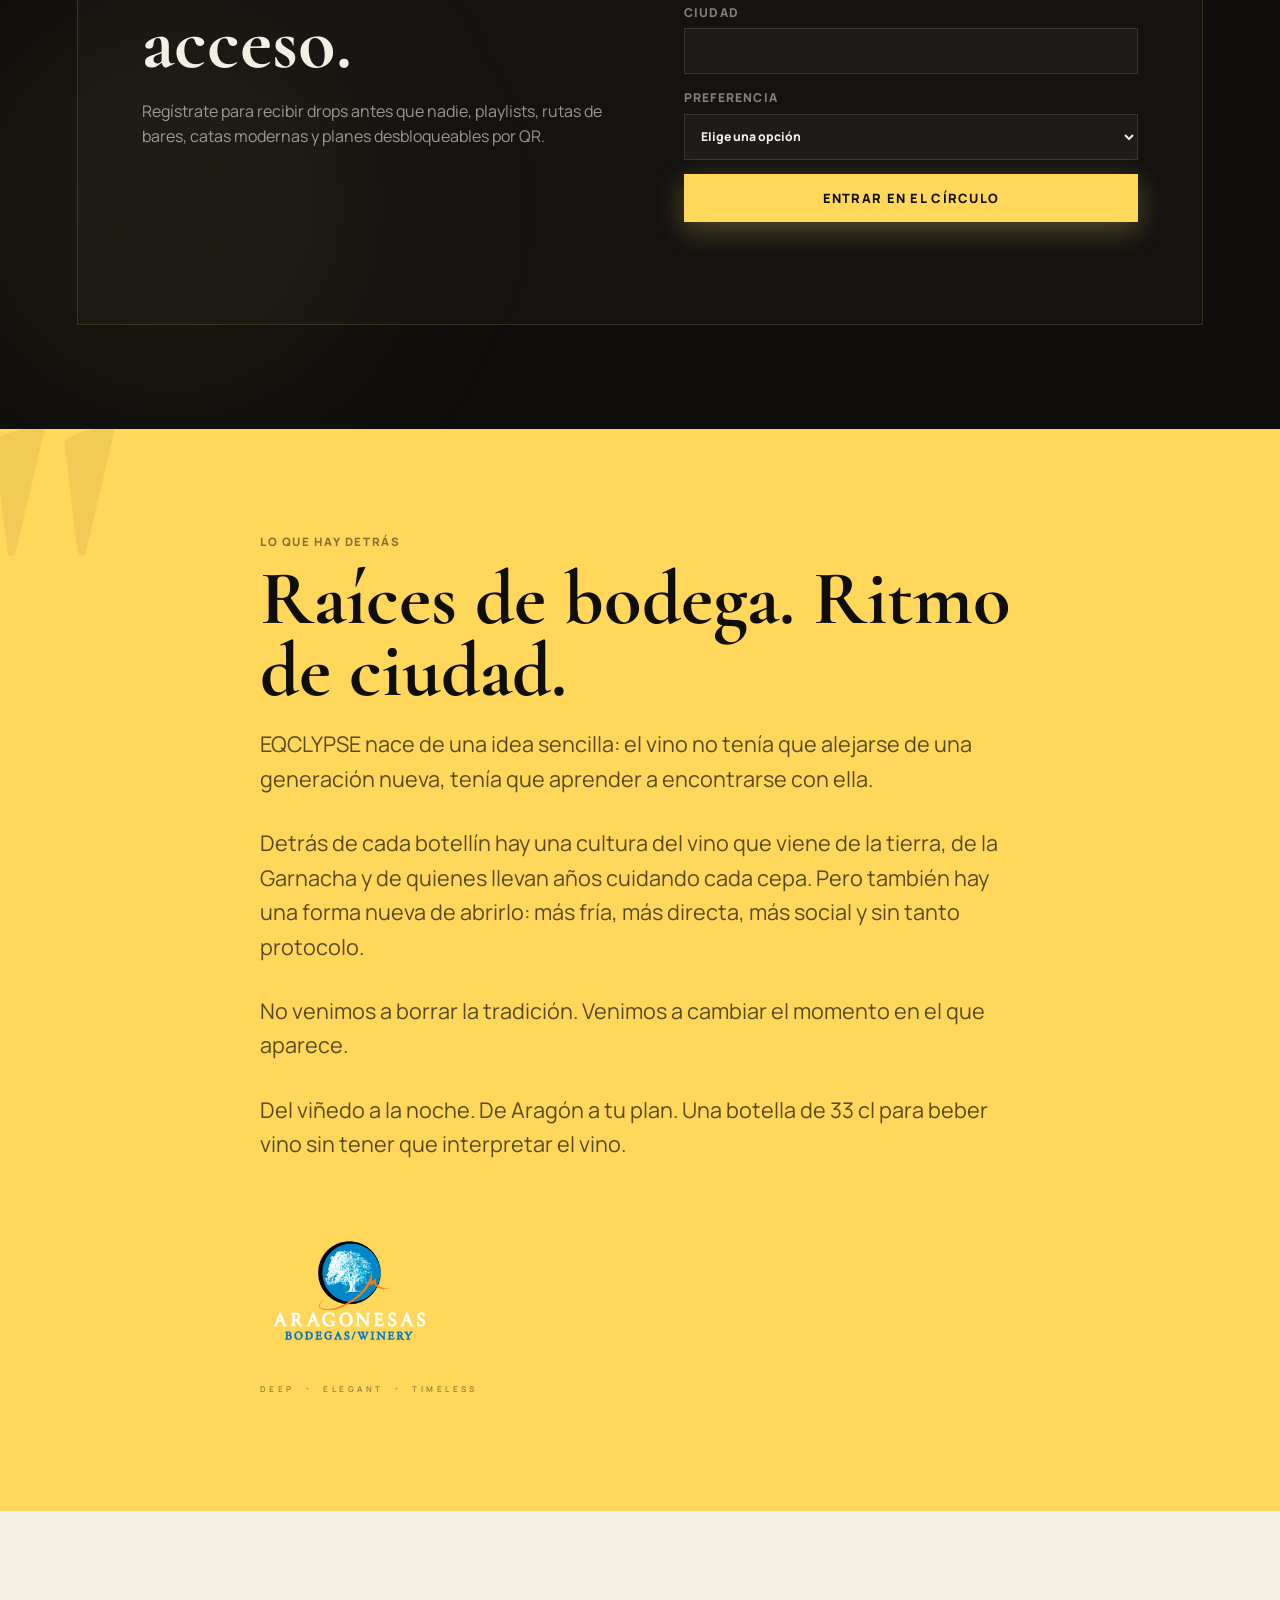
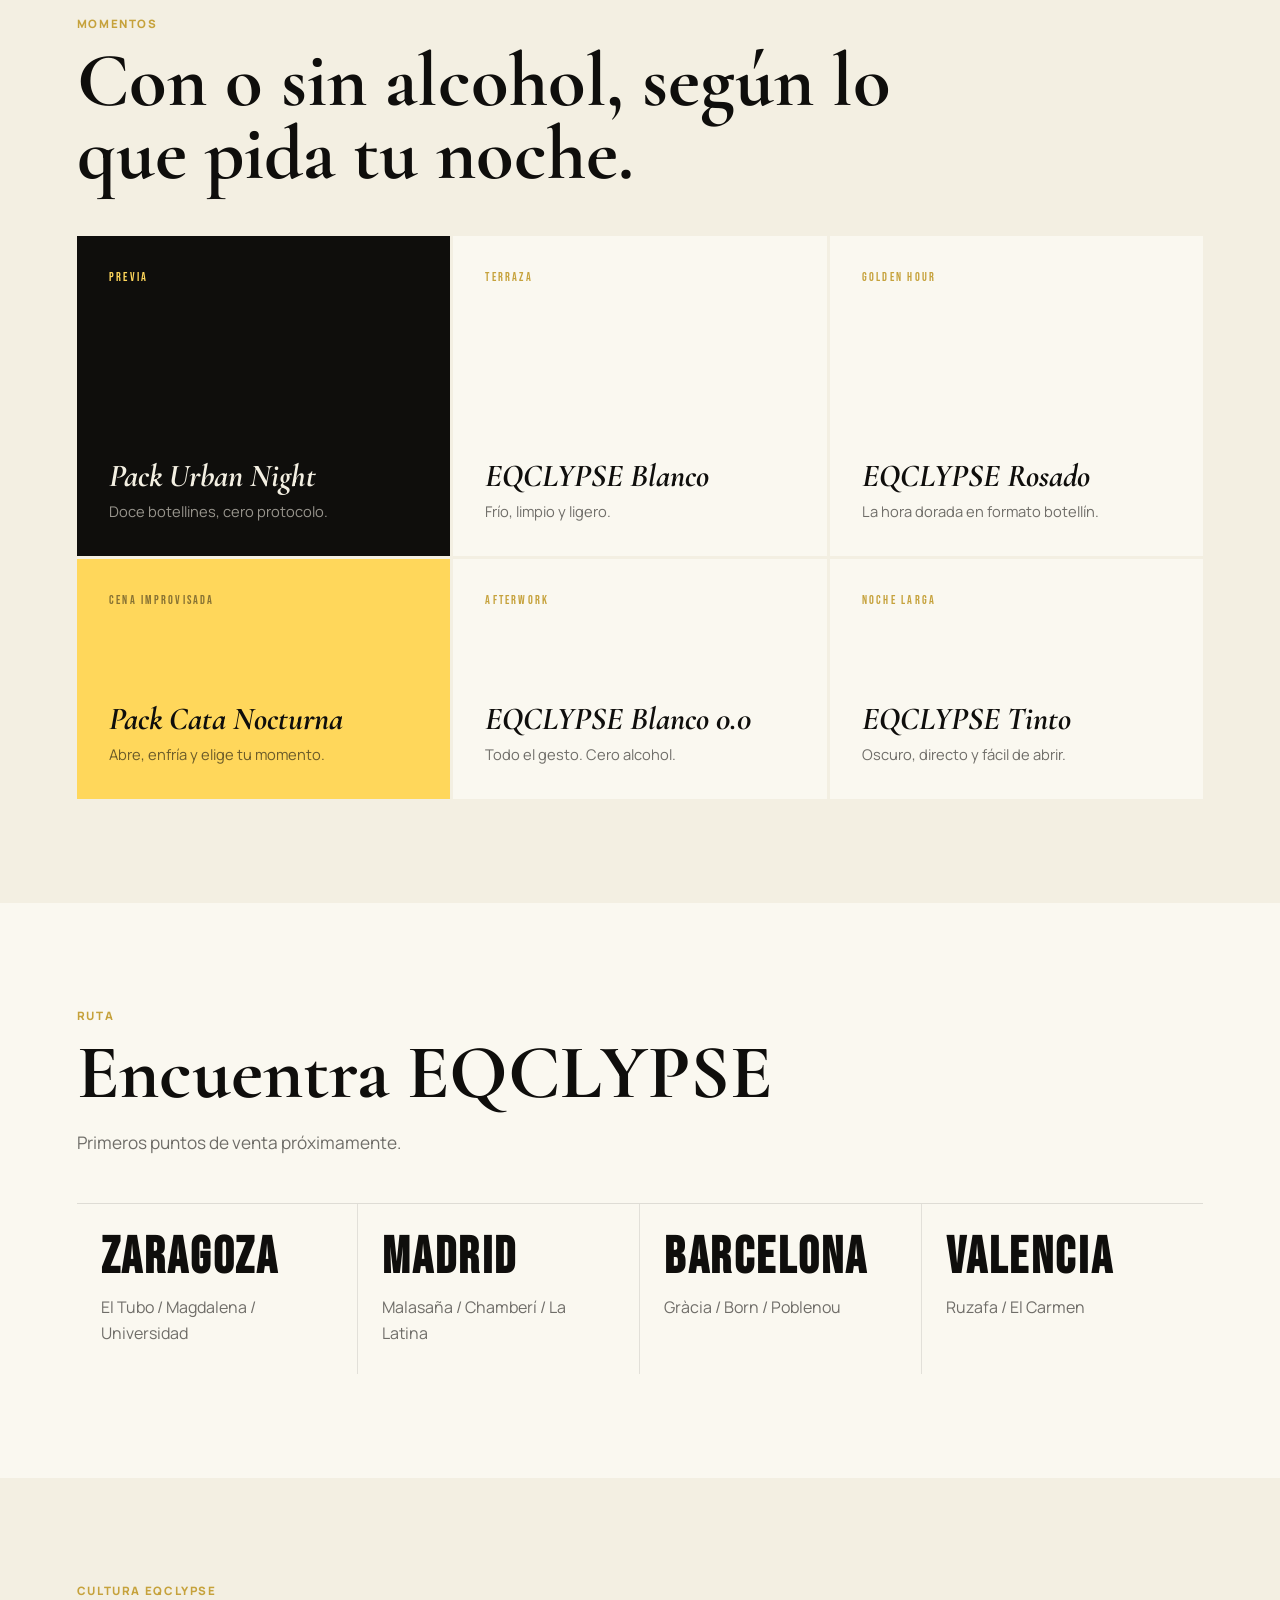
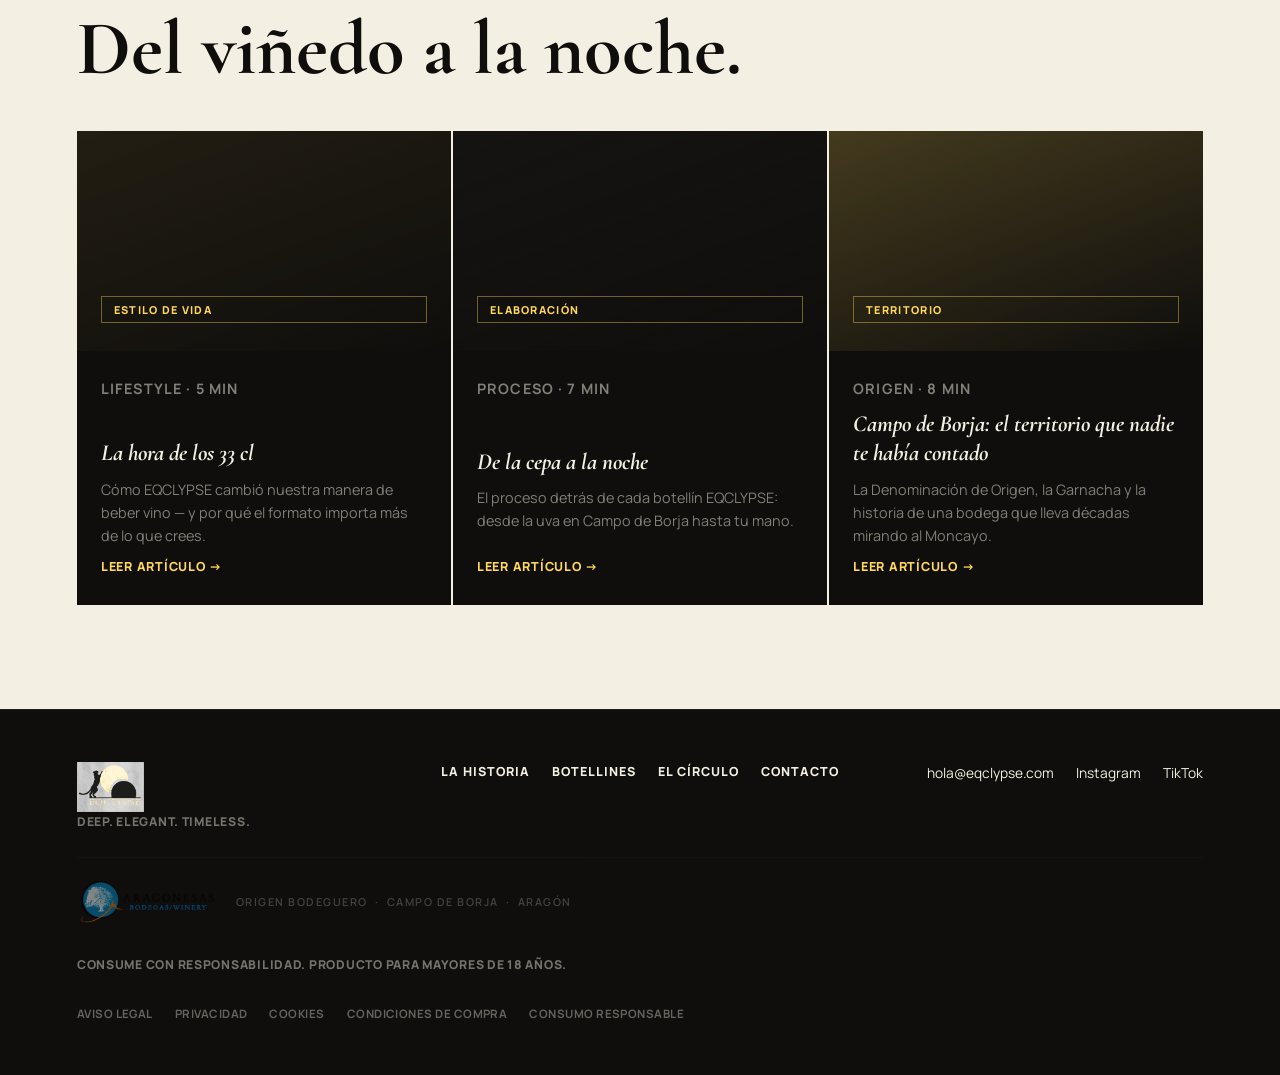
==== commit 059a7d8f: "feat: scroll sequence — smaller frames, faster track, 0.0 badge + particles - Track 280vh (was 600vh" ====
--- a/index.html
+++ b/index.html
@@ -237,6 +237,8 @@
       <section class="scroll-seq-section" id="scrollSeq" aria-hidden="true">
         <div class="scroll-seq-track">
           <div class="scroll-seq-sticky">
+            <canvas id="seqParticles" aria-hidden="true"></canvas>
+            <div class="seq-badge" aria-hidden="true">0.0</div>
             <div class="scroll-seq-canvas" id="scrollSeqCanvas">
               <img class="seq-frame seq-frame--active" src="assets/seq-frame-01.png" alt="" draggable="false" />
               <img class="seq-frame" src="assets/seq-frame-02.png" alt="" draggable="false" />
@@ -727,7 +729,7 @@
       </div>
     </div>
 
-    <script src="script.js?v=6"></script>
+    <script src="script.js?v=7"></script>
     <script src="chatbot-eqclypse.js?v=7"></script>
   </body>
 </html>
--- a/styles.css
+++ b/styles.css
@@ -636,10 +636,10 @@
   background: #000;
 }
 
-/* Track alto: 600vh → el usuario controla los 6 frames con calma */
+/* 280vh = rápido pero controlable */
 .scroll-seq-track {
   position: relative;
-  height: 600vh;
+  height: 280vh;
 }
 
 .scroll-seq-sticky {
@@ -647,13 +647,23 @@
   top: 0;
   height: 100vh;
   overflow: hidden;
-}
-
-/* Canvas: todos los frames apilados */
+  display: flex;
+  align-items: center;
+  justify-content: center;
+  /* Glow dorado de fondo que da profundidad */
+  background: radial-gradient(
+    ellipse 55% 60% at 50% 80%,
+    rgba(255, 215, 91, 0.07),
+    transparent 70%
+  );
+}
+
+/* Canvas centrado y más pequeño para ver la imagen completa */
 .scroll-seq-canvas {
   position: relative;
-  width: 100%;
-  height: 100%;
+  width: min(400px, 55vw);
+  height: min(82vh, 680px);
+  flex-shrink: 0;
 }
 
 .seq-frame {
@@ -666,11 +676,46 @@
   opacity: 0;
   pointer-events: none;
   user-select: none;
-  /* Sin transition: cambio instantáneo entre frames = sensación de vídeo real */
+}
+
+/* Pop sutil al activar cada frame */
+@keyframes seq-pop {
+  0%   { transform: scale(0.96); }
+  100% { transform: scale(1); }
 }
 
 .seq-frame--active {
   opacity: 1;
+  animation: seq-pop 0.25s ease-out forwards;
+}
+
+/* Badge "0.0" flotante — espejo del orbit-badge del hero */
+.seq-badge {
+  position: absolute;
+  top: 12%;
+  right: calc(50% - min(200px, 27.5vw) - 44px);
+  z-index: 10;
+  display: grid;
+  place-items: center;
+  width: 78px;
+  height: 78px;
+  border-radius: 50%;
+  background: var(--gold);
+  color: var(--black);
+  font-family: var(--display);
+  font-size: 1.45rem;
+  letter-spacing: 0.04em;
+  box-shadow: 0 8px 36px rgba(255, 215, 91, 0.5);
+  animation: badge-drift 8s ease-in-out infinite 1s;
+}
+
+/* Canvas de partículas de la secuencia */
+#seqParticles {
+  position: absolute;
+  inset: 0;
+  z-index: 0;
+  pointer-events: none;
+  opacity: 0.45;
 }
 
 /* Barra de progreso dorada */
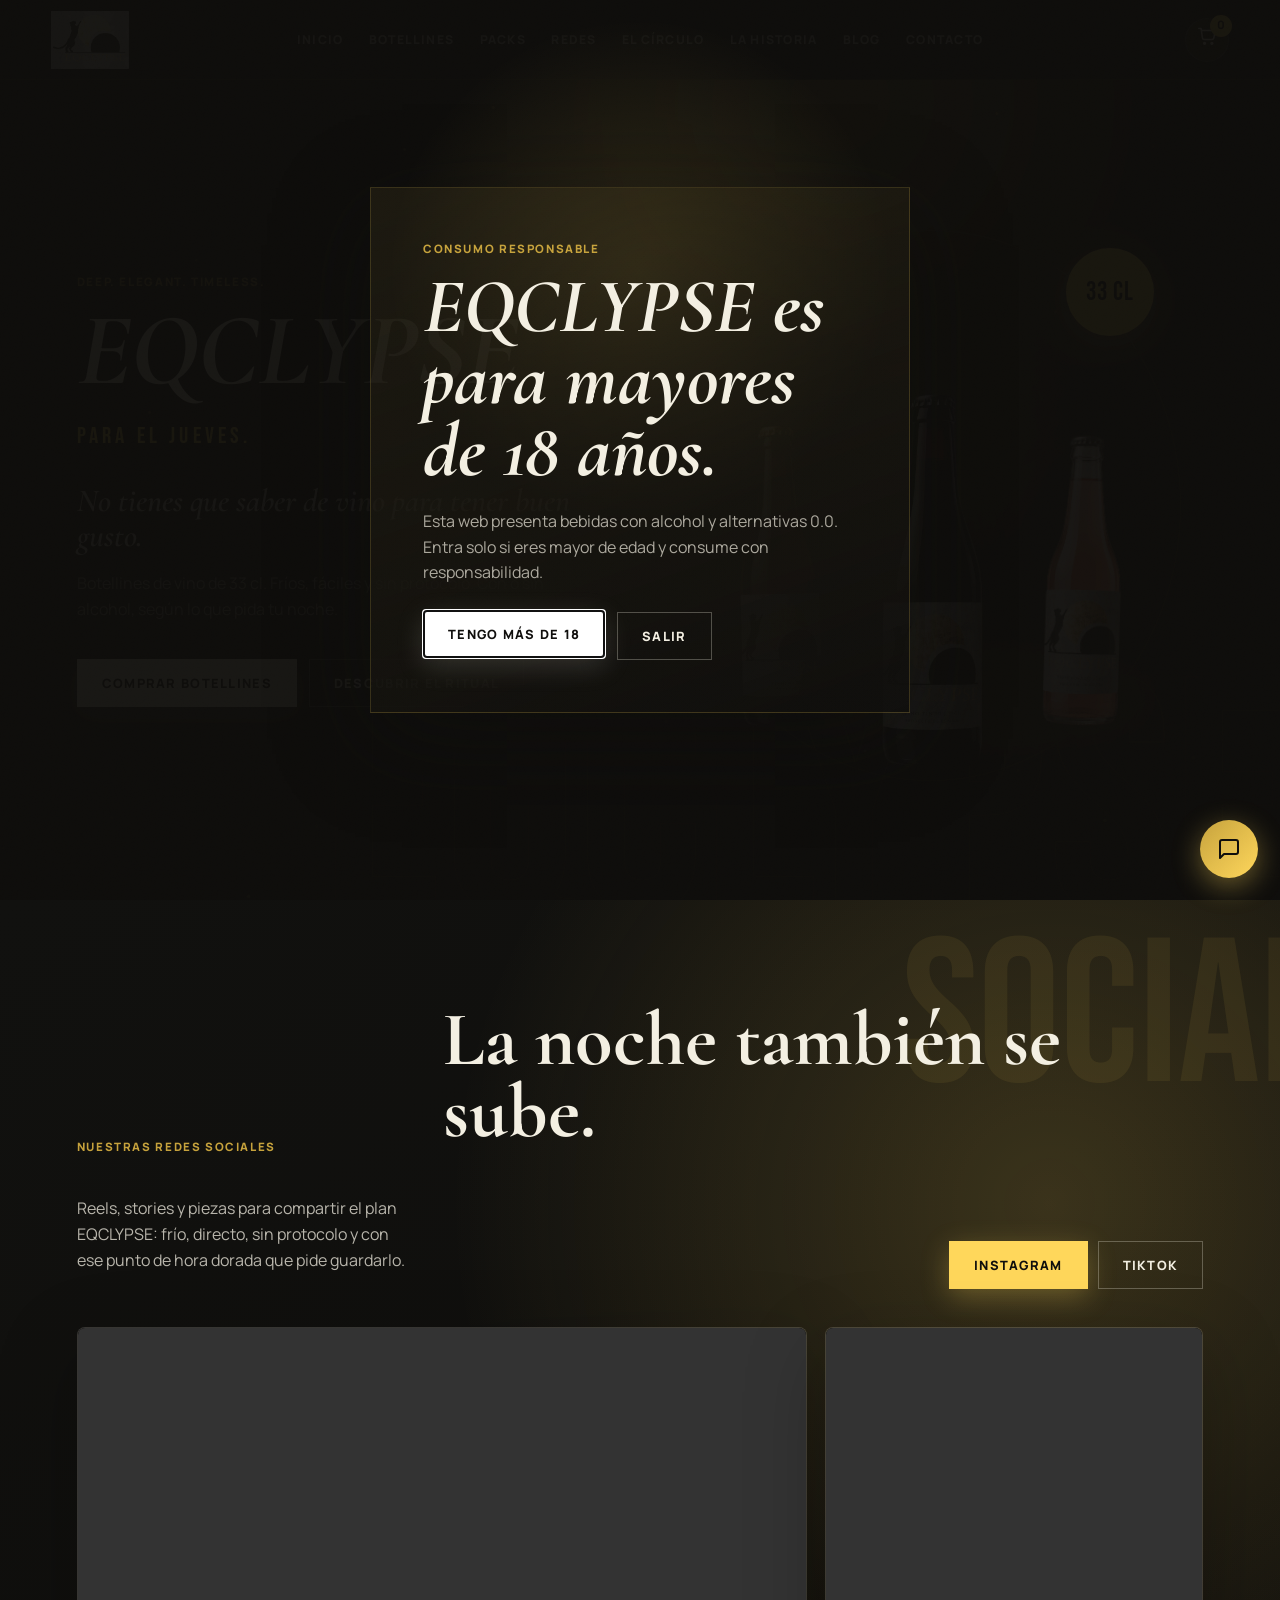
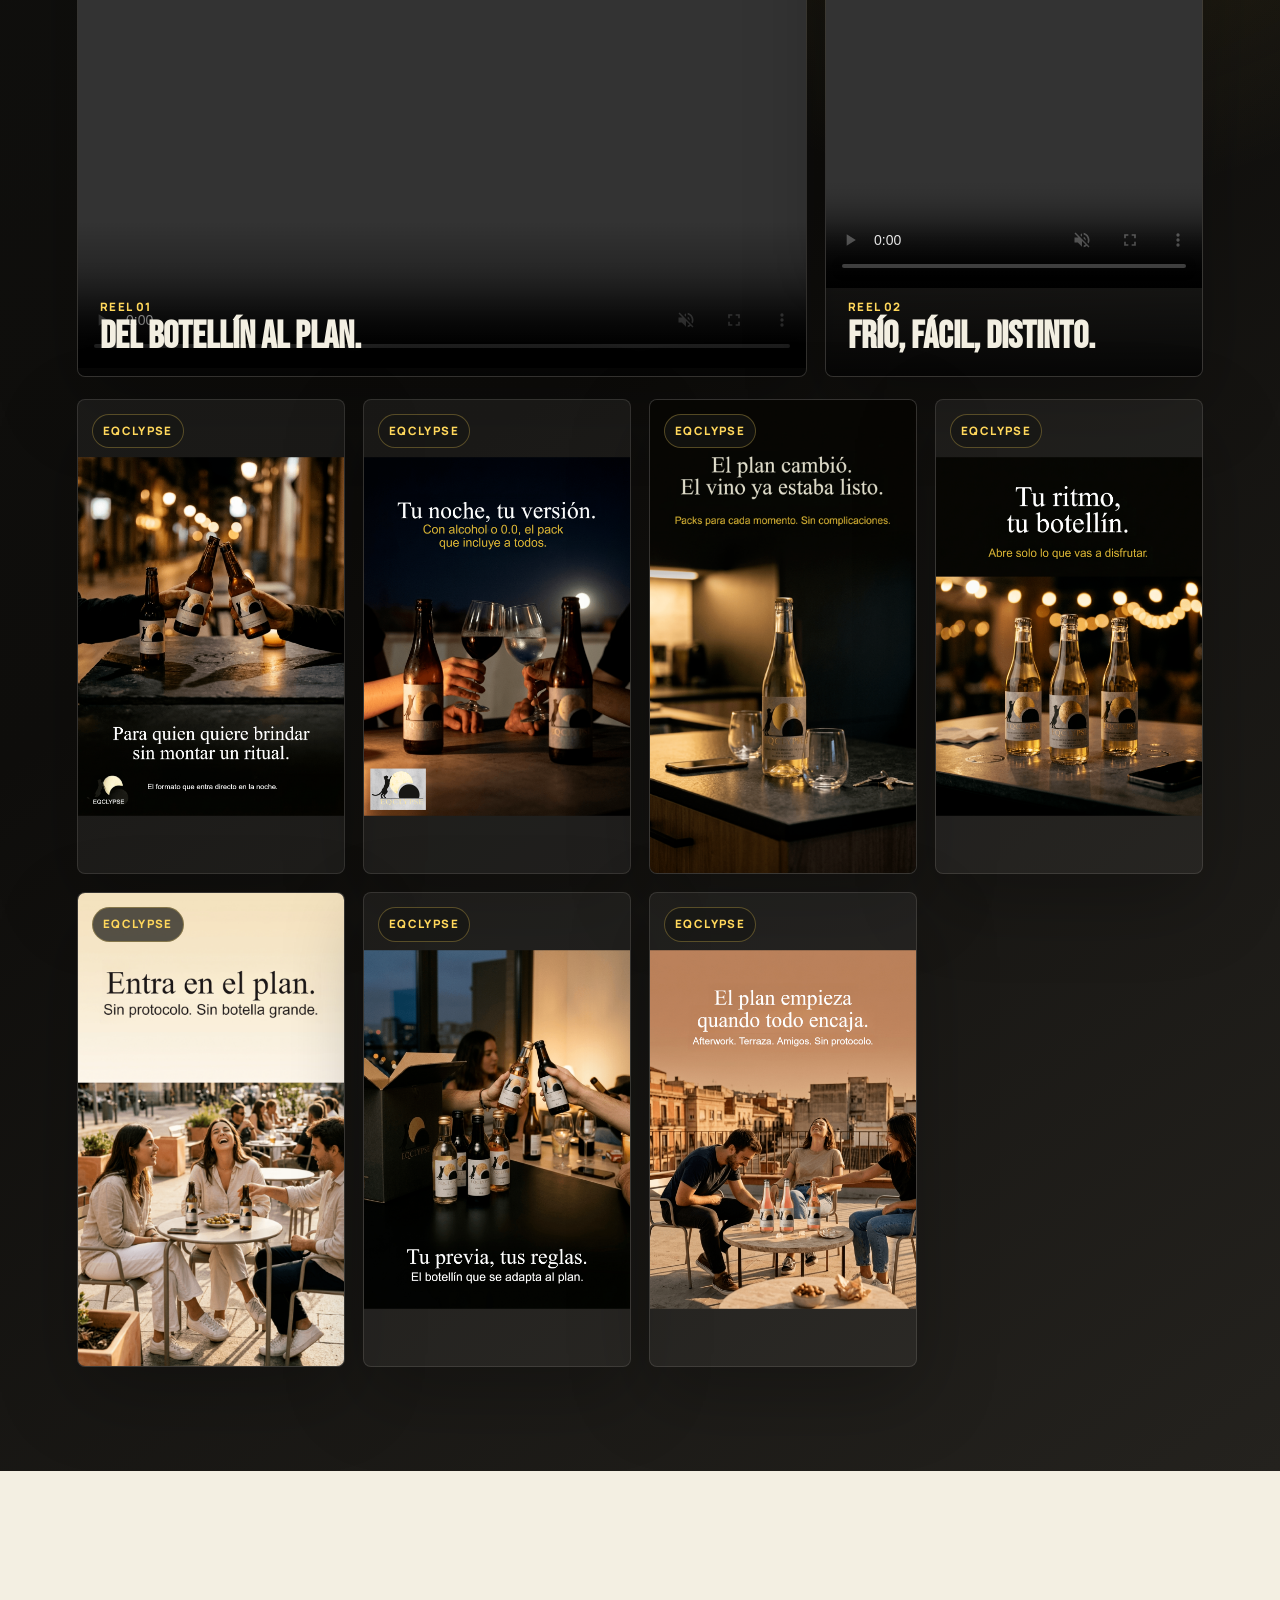
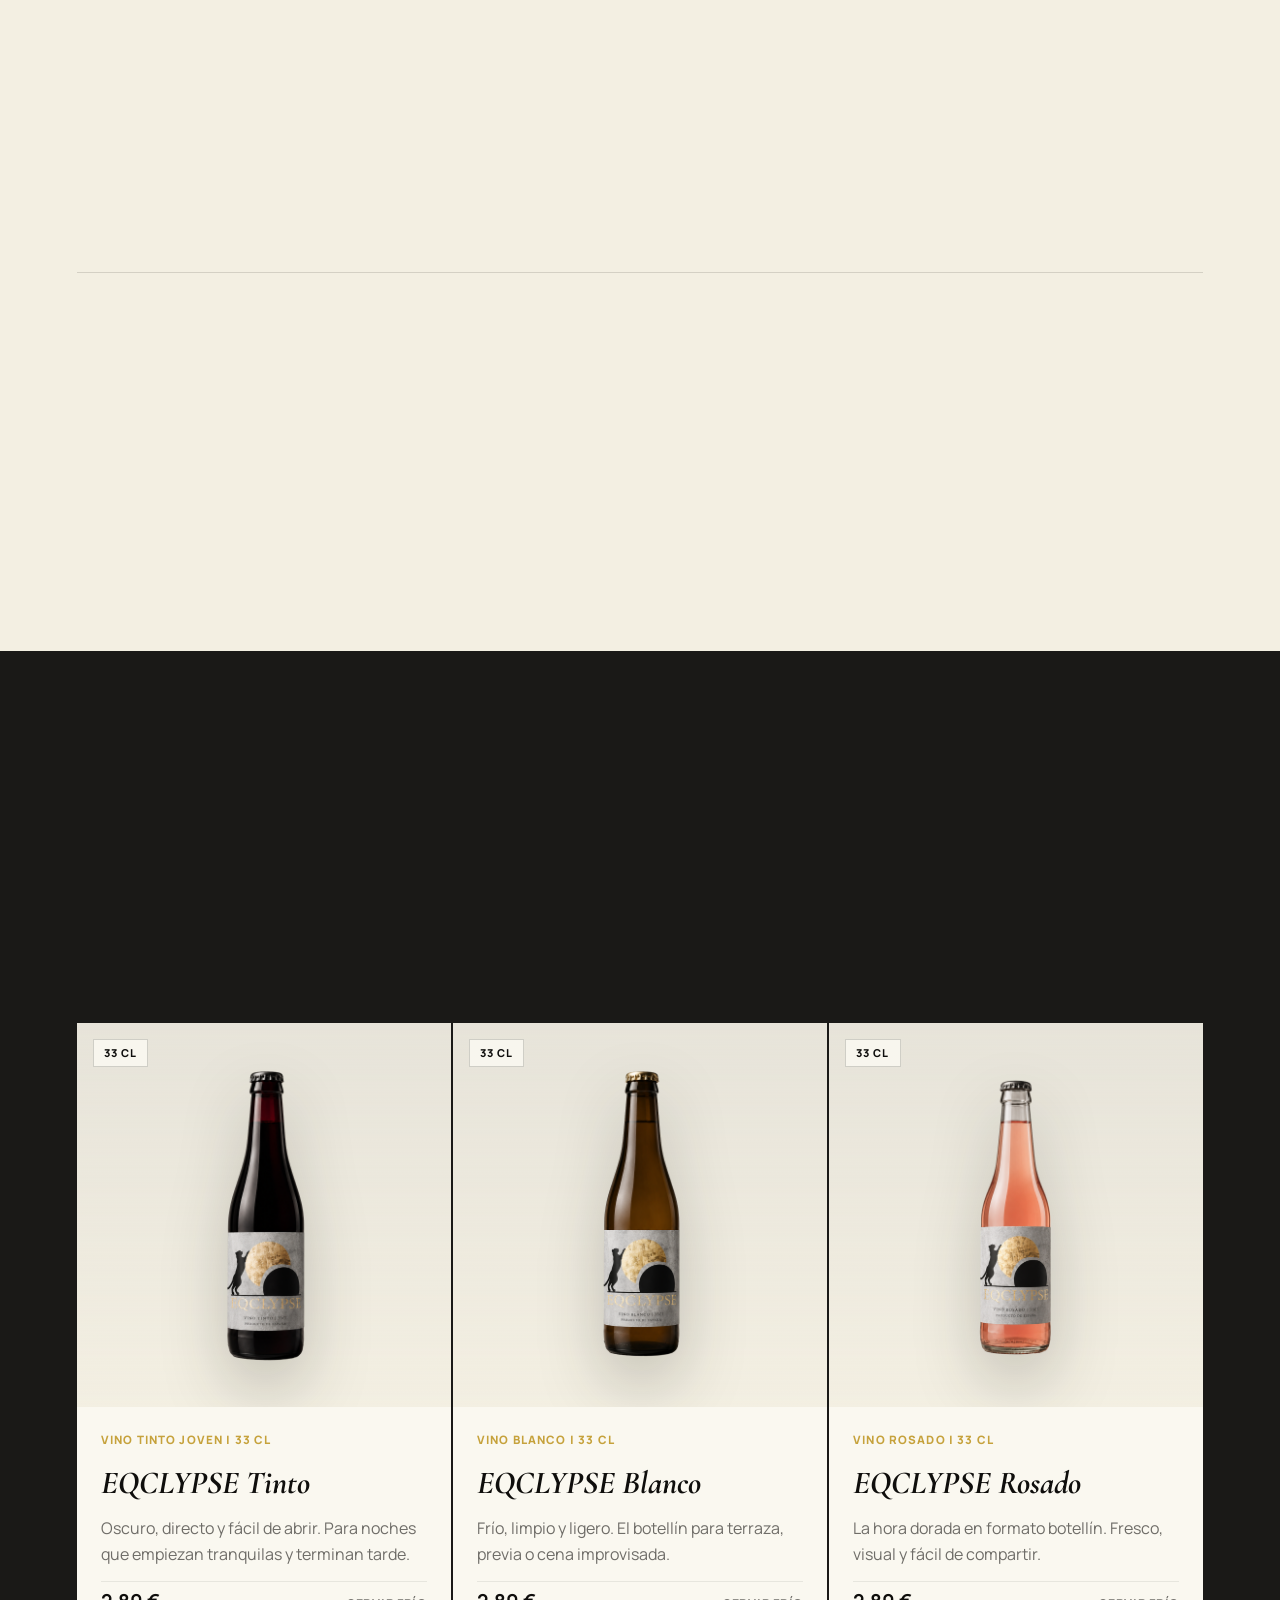
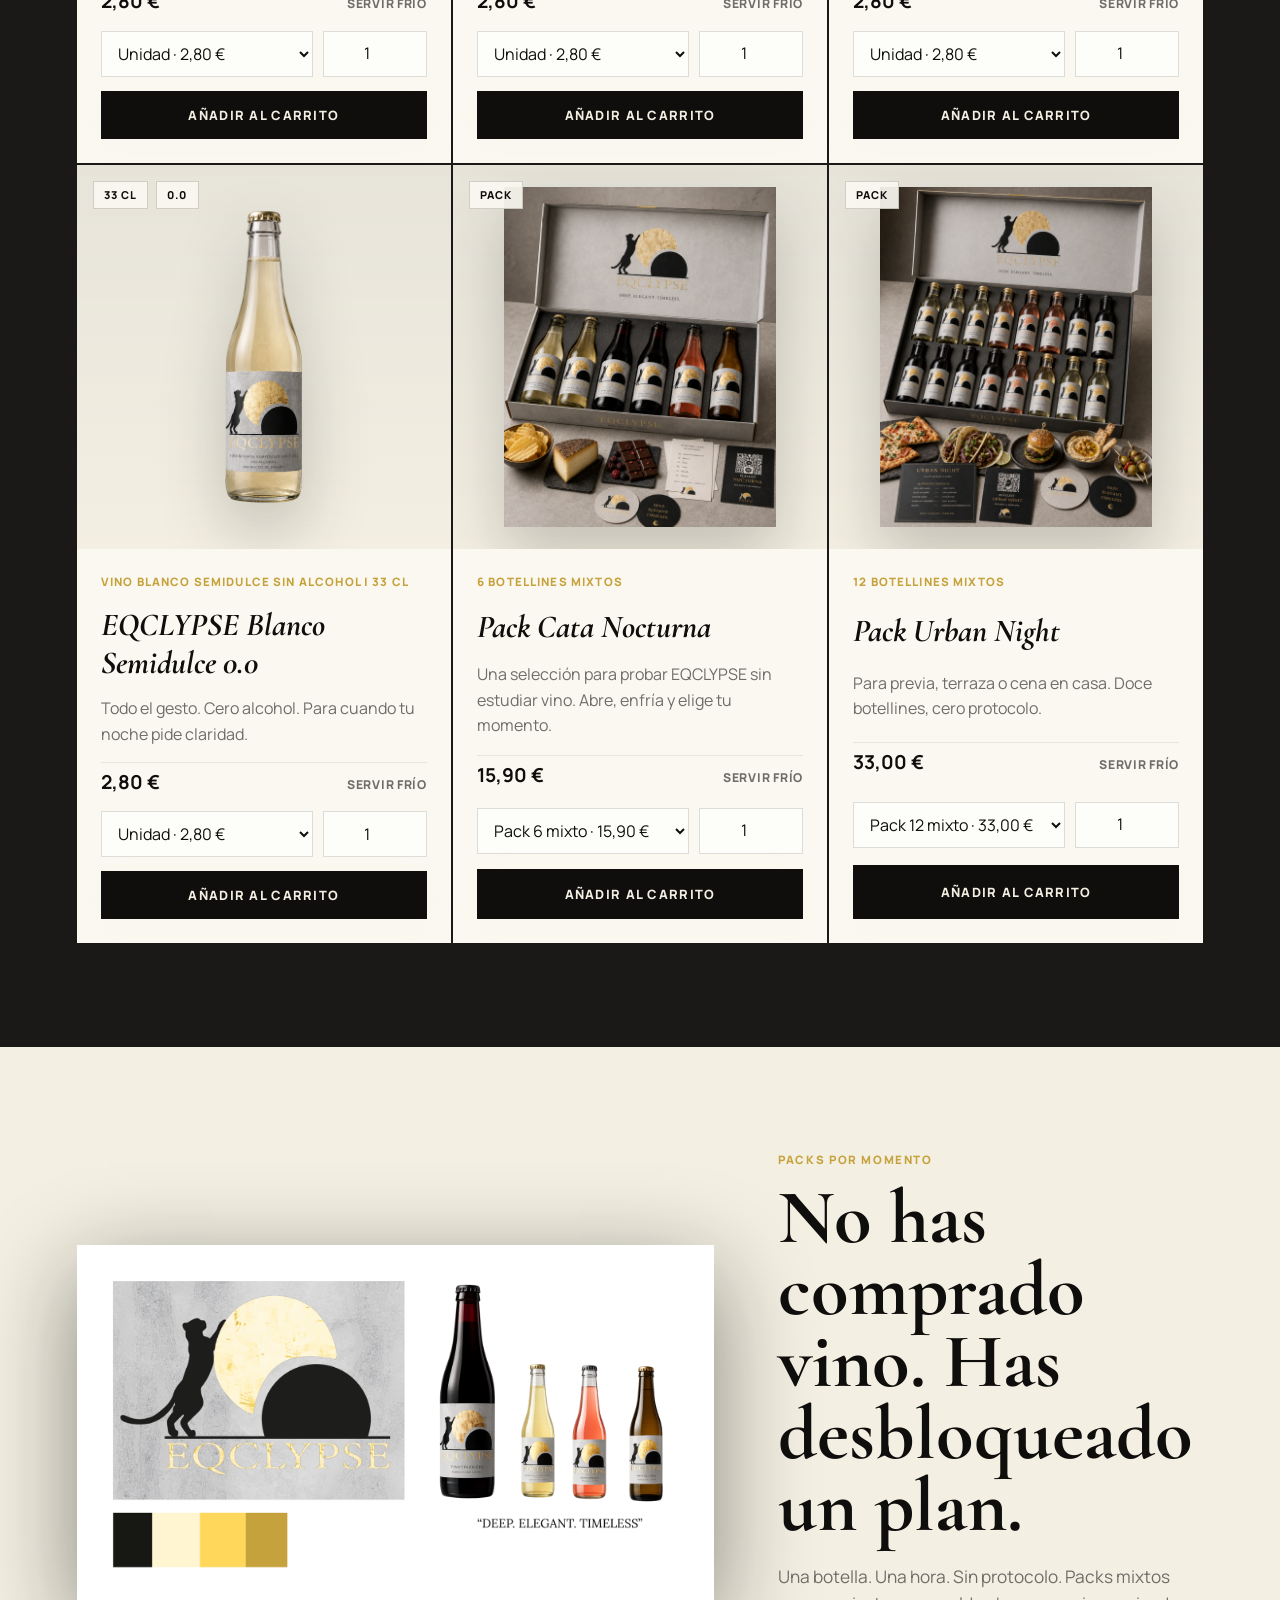
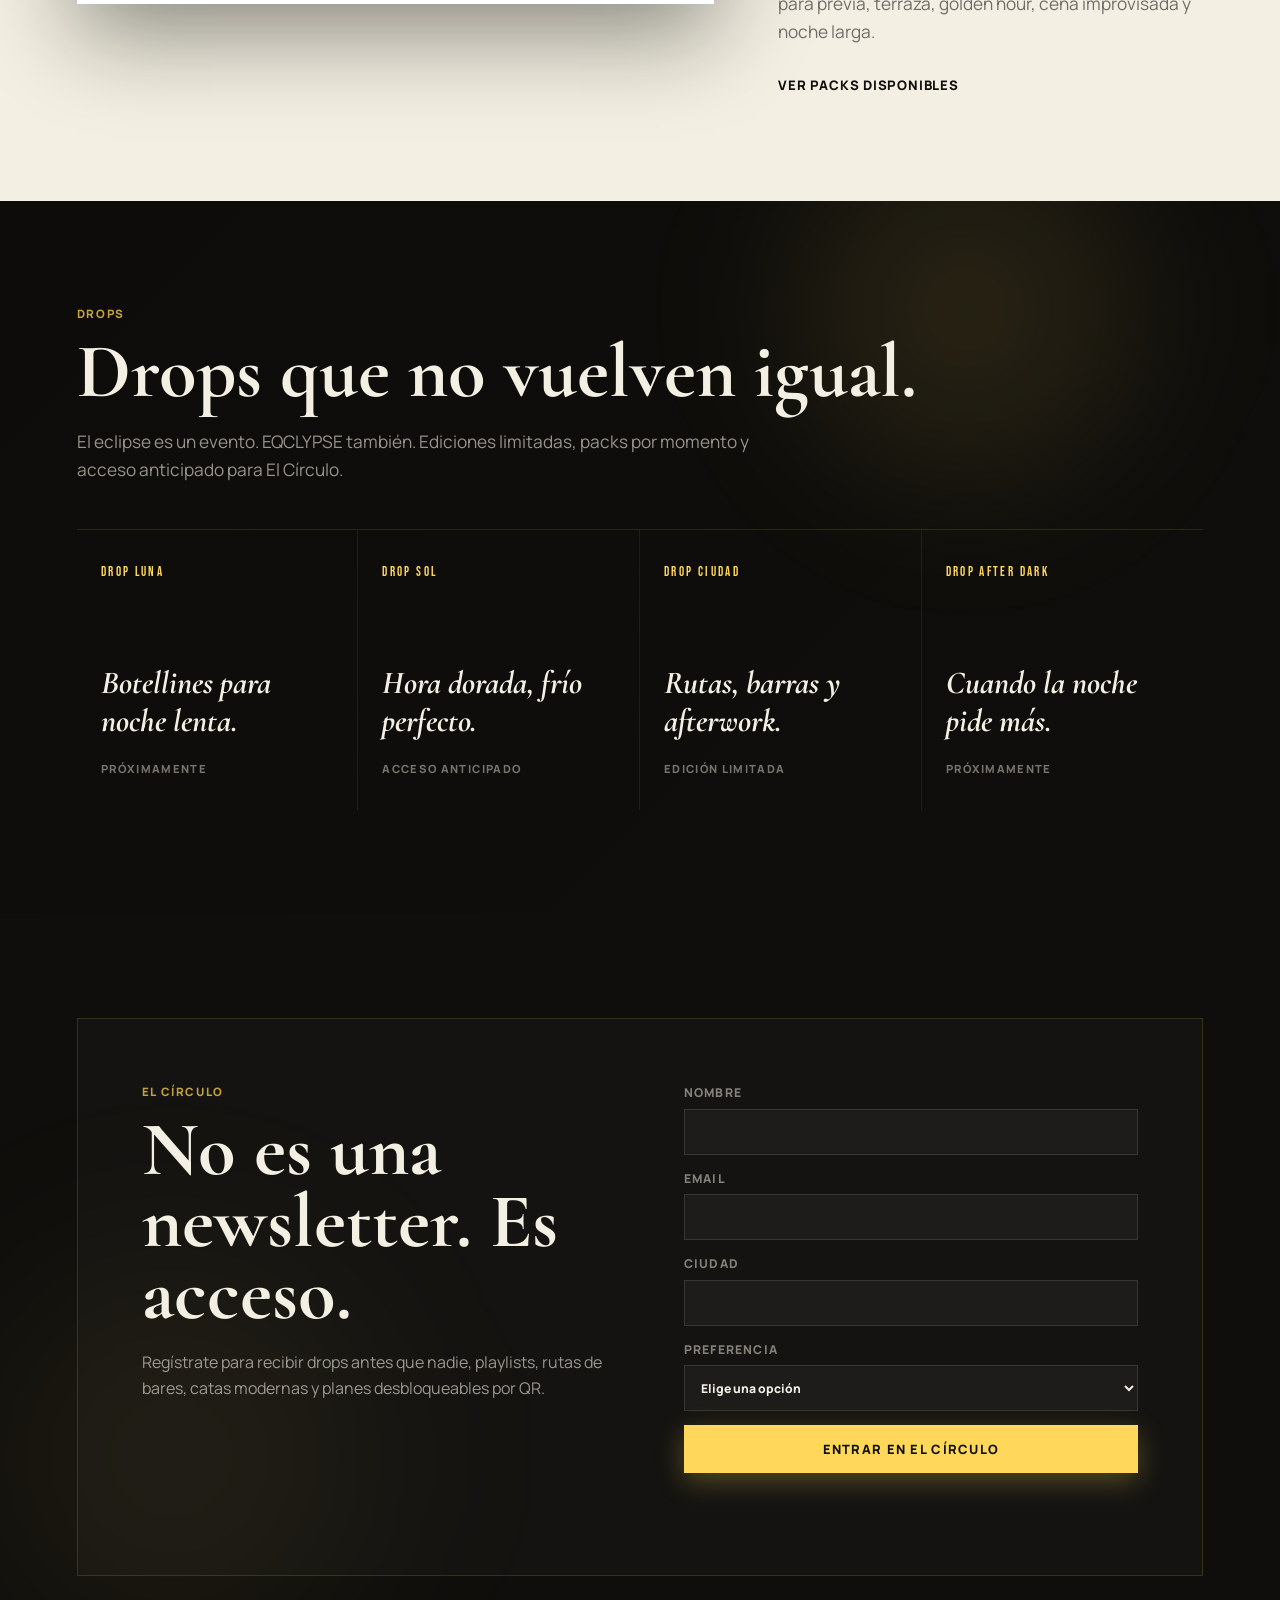
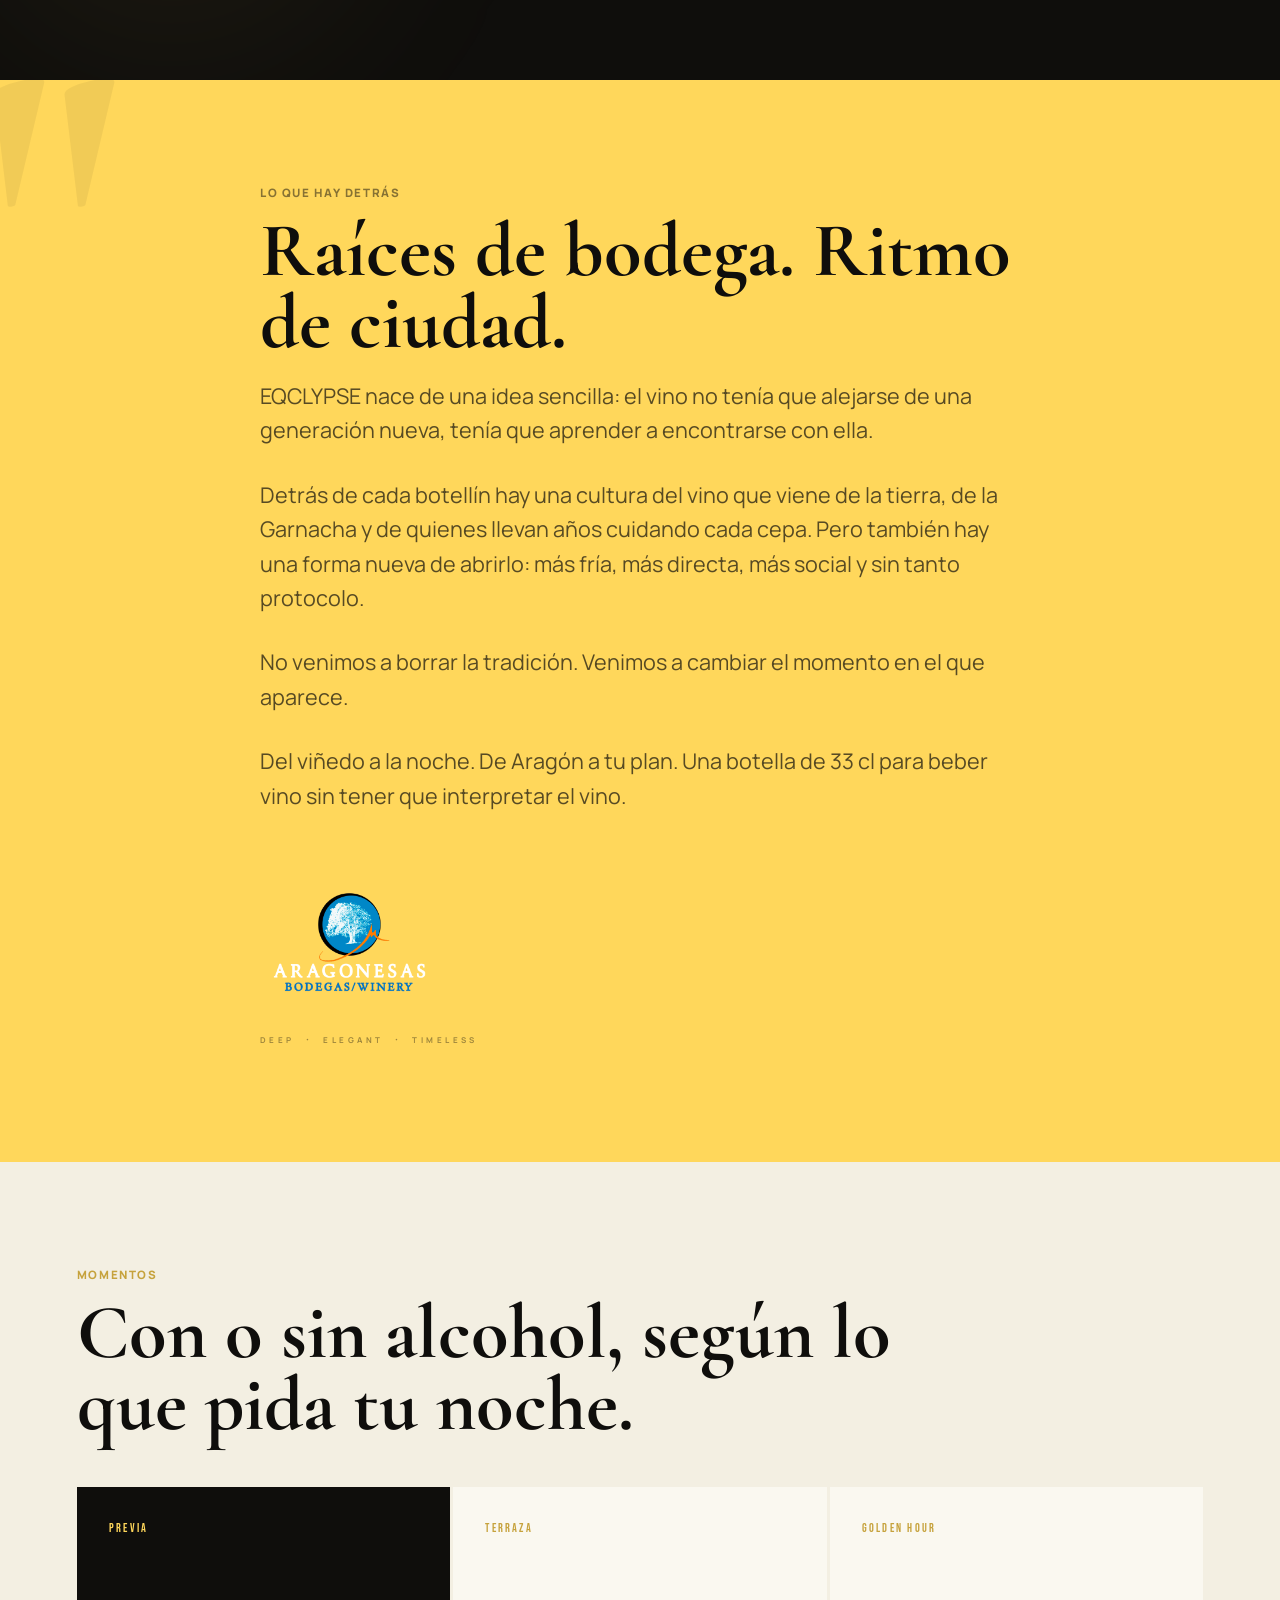
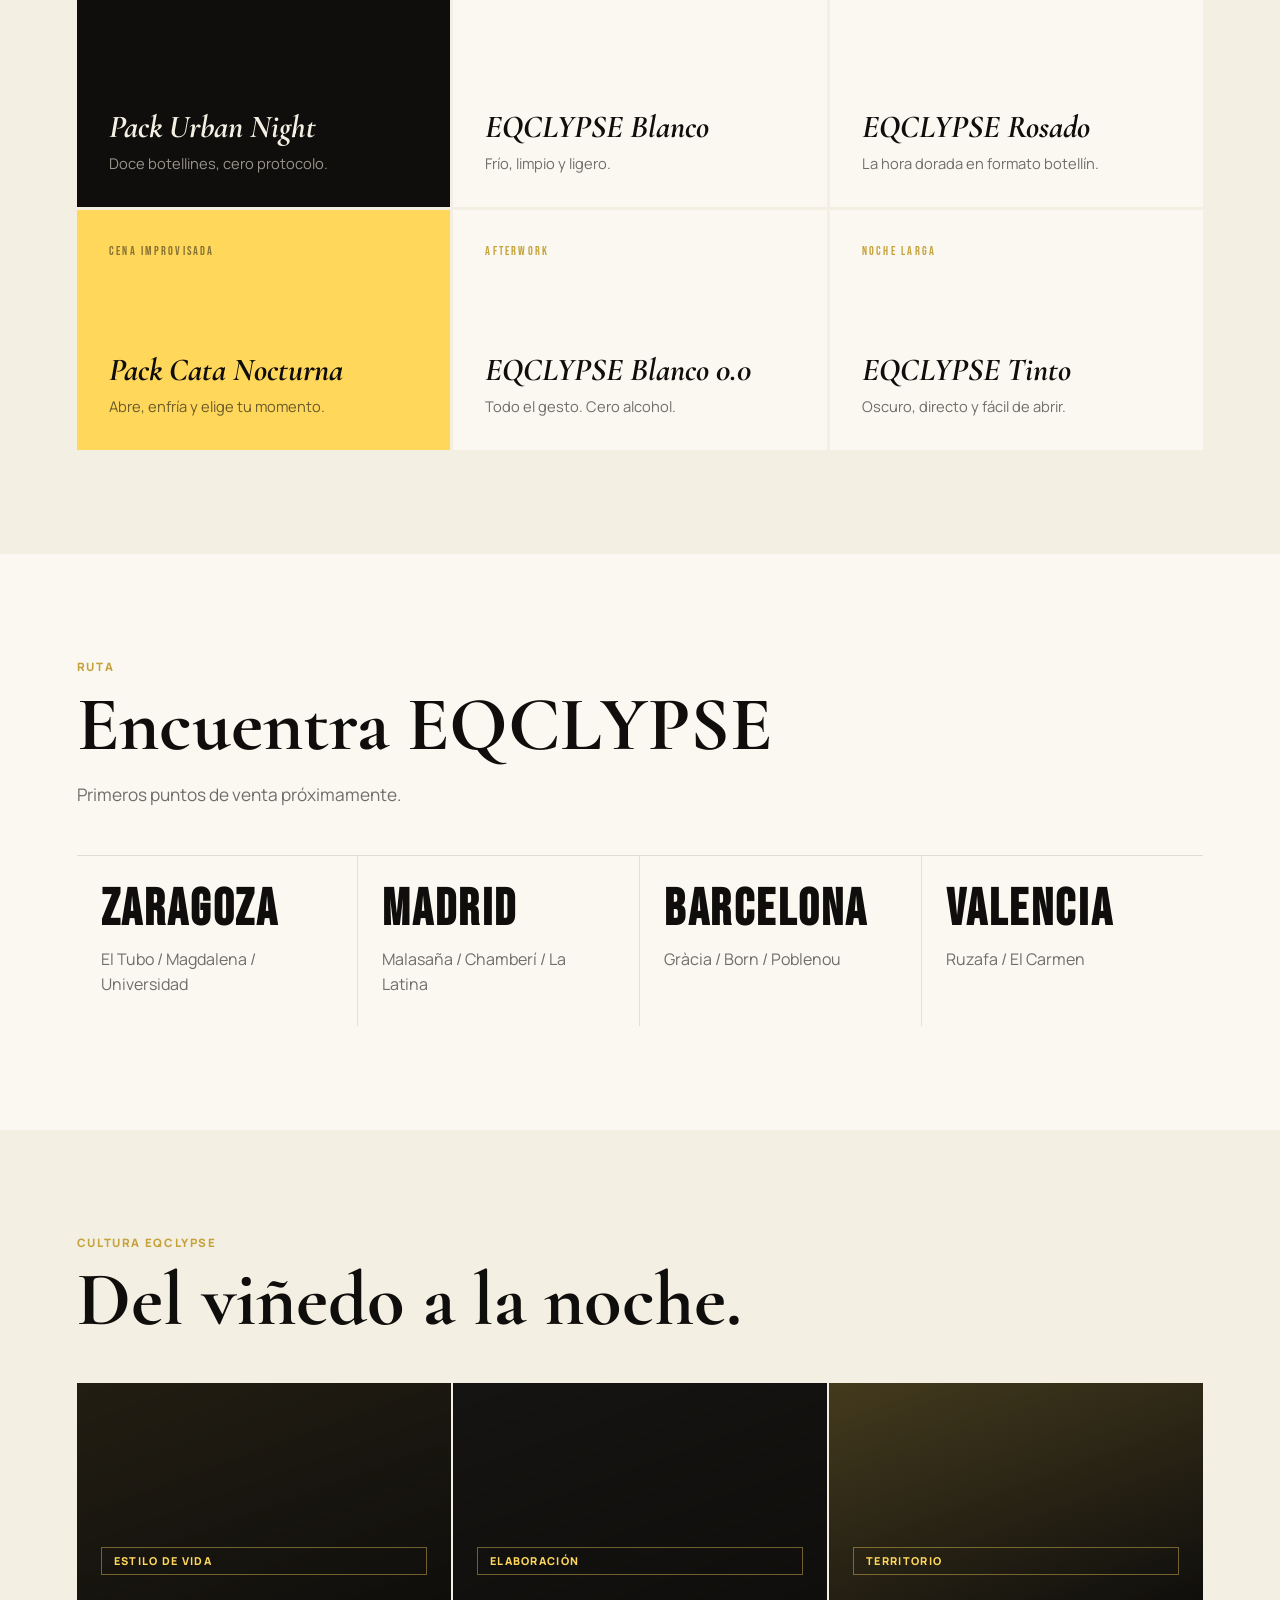
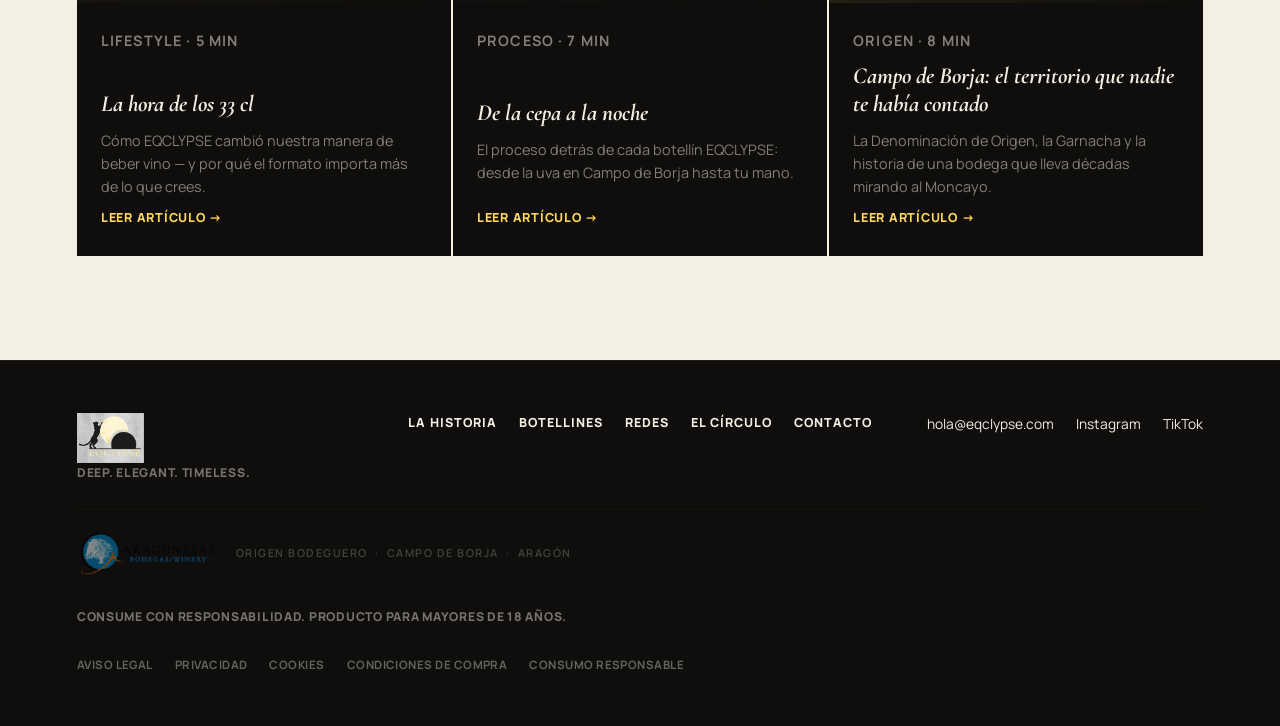
==== commit 0541a9ca: "Add social section and remove frame sequence" ====
--- a/index.html
+++ b/index.html
@@ -168,6 +168,7 @@
         <a href="#inicio">Inicio</a>
         <a href="#botellines">Botellines</a>
         <a href="#packs">Packs</a>
+        <a href="#redes">Redes</a>
         <a href="#circulo">El Círculo</a>
         <a href="#historia">La historia</a>
         <a href="#blog">Blog</a>
@@ -198,6 +199,7 @@
         <a href="#inicio">Inicio</a>
         <a href="#botellines">Botellines</a>
         <a href="#packs">Packs</a>
+        <a href="#redes">Redes</a>
         <a href="#circulo">El Círculo</a>
         <a href="#historia">La historia</a>
         <a href="#blog">Blog</a>
@@ -233,24 +235,59 @@
         </div>
       </section>
 
-      <!-- ── Scroll-driven sequence ── -->
-      <section class="scroll-seq-section" id="scrollSeq" aria-hidden="true">
-        <div class="scroll-seq-track">
-          <div class="scroll-seq-sticky">
-            <canvas id="seqParticles" aria-hidden="true"></canvas>
-            <div class="seq-badge" aria-hidden="true">0.0</div>
-            <div class="scroll-seq-canvas" id="scrollSeqCanvas">
-              <img class="seq-frame seq-frame--active" src="assets/seq-frame-01.png" alt="" draggable="false" />
-              <img class="seq-frame" src="assets/seq-frame-02.png" alt="" draggable="false" />
-              <img class="seq-frame" src="assets/seq-frame-03.png" alt="" draggable="false" />
-              <img class="seq-frame" src="assets/seq-frame-04.png" alt="" draggable="false" />
-              <img class="seq-frame" src="assets/seq-frame-05.png" alt="" draggable="false" />
-              <img class="seq-frame" src="assets/seq-frame-06.png" alt="" draggable="false" />
-            </div>
-            <div class="scroll-seq-progress">
-              <div class="scroll-seq-bar" id="scrollSeqBar"></div>
-            </div>
-          </div>
+      <section class="section social-section" id="redes">
+        <div class="social-heading reveal">
+          <p class="eyebrow">Nuestras redes sociales</p>
+          <h2>La noche también se sube.</h2>
+          <p>
+            Reels, stories y piezas para compartir el plan EQCLYPSE: frío, directo,
+            sin protocolo y con ese punto de hora dorada que pide guardarlo.
+          </p>
+          <div class="social-actions">
+            <a class="button button--gold" href="https://www.instagram.com/" target="_blank" rel="noreferrer">Instagram</a>
+            <a class="button button--light" href="https://www.tiktok.com/" target="_blank" rel="noreferrer">TikTok</a>
+          </div>
+        </div>
+
+        <div class="social-reels reveal" aria-label="Vídeos sociales de EQCLYPSE">
+          <article class="social-reel social-reel--feature">
+            <video src="assets/social-reel-01.mp4" autoplay muted loop playsinline controls preload="metadata"></video>
+            <div>
+              <span>Reel 01</span>
+              <h3>Del botellín al plan.</h3>
+            </div>
+          </article>
+          <article class="social-reel">
+            <video src="assets/social-reel-02.mp4" autoplay muted loop playsinline controls preload="metadata"></video>
+            <div>
+              <span>Reel 02</span>
+              <h3>Frío, fácil, distinto.</h3>
+            </div>
+          </article>
+        </div>
+
+        <div class="social-gallery" aria-label="Creatividades verticales para redes sociales">
+          <article class="social-post reveal">
+            <img src="assets/social-brindar.png" alt="Creatividad EQCLYPSE: Para quien quiere brindar sin montar un ritual" loading="lazy" />
+          </article>
+          <article class="social-post social-post--tall reveal">
+            <img src="assets/social-tu-noche.png" alt="Creatividad EQCLYPSE: Tu noche, tu versión" loading="lazy" />
+          </article>
+          <article class="social-post reveal">
+            <img src="assets/social-plan-cambio.png" alt="Creatividad EQCLYPSE: El plan cambió" loading="lazy" />
+          </article>
+          <article class="social-post reveal">
+            <img src="assets/social-tu-ritmo.png" alt="Creatividad EQCLYPSE: Tu ritmo, tu botellín" loading="lazy" />
+          </article>
+          <article class="social-post social-post--wide reveal">
+            <img src="assets/social-entra-plan.png" alt="Creatividad EQCLYPSE: Entra en el plan" loading="lazy" />
+          </article>
+          <article class="social-post reveal">
+            <img src="assets/social-previa.png" alt="Creatividad EQCLYPSE: Tu previa, tus reglas" loading="lazy" />
+          </article>
+          <article class="social-post reveal">
+            <img src="assets/social-plan-encaja.png" alt="Creatividad EQCLYPSE: El plan empieza cuando todo encaja" loading="lazy" />
+          </article>
         </div>
       </section>
 
@@ -527,6 +564,7 @@
       <nav class="footer-nav" aria-label="Enlaces de pie de página">
         <a href="#historia">La historia</a>
         <a href="#botellines">Botellines</a>
+        <a href="#redes">Redes</a>
         <a href="#circulo">El Círculo</a>
         <a href="#contacto">Contacto</a>
       </nav>
--- a/styles.css
+++ b/styles.css
@@ -630,109 +630,167 @@
   opacity: 0.55;
 }
 
-/* ─── Scroll-driven frame sequence ───────────────────────────── */
-
-.scroll-seq-section {
-  background: #000;
-}
-
-/* 280vh = rápido pero controlable */
-.scroll-seq-track {
+/* ─── Social content ─────────────────────────────────────────── */
+
+.social-section {
   position: relative;
-  height: 280vh;
-}
-
-.scroll-seq-sticky {
-  position: sticky;
-  top: 0;
-  height: 100vh;
   overflow: hidden;
+  color: var(--cream);
+  background:
+    radial-gradient(circle at 82% 14%, rgba(255, 215, 91, 0.18), transparent 28%),
+    linear-gradient(145deg, #11110f 0%, var(--black) 48%, #24221e 100%);
+}
+
+.social-section::before {
+  position: absolute;
+  top: 38px;
+  right: -4vw;
+  color: rgba(255, 215, 91, 0.07);
+  font-family: var(--display);
+  font-size: clamp(7rem, 16vw, 15rem);
+  line-height: 0.8;
+  content: "SOCIAL";
+  pointer-events: none;
+}
+
+.social-heading {
+  position: relative;
+  z-index: 1;
+  display: grid;
+  grid-template-columns: minmax(0, 1fr) auto;
+  gap: 28px;
+  align-items: end;
+  margin-bottom: 38px;
+}
+
+.social-heading h2 {
+  max-width: 760px;
+  color: var(--cream);
+}
+
+.social-heading p:not(.eyebrow) {
+  max-width: 660px;
+  color: rgba(243, 239, 226, 0.74);
+}
+
+.social-actions {
   display: flex;
-  align-items: center;
-  justify-content: center;
-  /* Glow dorado de fondo que da profundidad */
-  background: radial-gradient(
-    ellipse 55% 60% at 50% 80%,
-    rgba(255, 215, 91, 0.07),
-    transparent 70%
-  );
-}
-
-/* Canvas centrado y más pequeño para ver la imagen completa */
-.scroll-seq-canvas {
+  flex-wrap: wrap;
+  gap: 10px;
+  justify-content: flex-end;
+}
+
+.social-reels {
   position: relative;
-  width: min(400px, 55vw);
-  height: min(82vh, 680px);
-  flex-shrink: 0;
-}
-
-.seq-frame {
+  z-index: 1;
+  display: grid;
+  grid-template-columns: minmax(0, 1.12fr) minmax(260px, 0.58fr);
+  gap: 18px;
+  margin-bottom: 22px;
+}
+
+.social-reel,
+.social-post {
+  position: relative;
+  overflow: hidden;
+  border: 1px solid rgba(243, 239, 226, 0.12);
+  border-radius: 8px;
+  background: rgba(250, 248, 240, 0.05);
+  box-shadow: 0 26px 80px rgba(0, 0, 0, 0.26);
+  transition:
+    transform 180ms ease,
+    border-color 180ms ease,
+    box-shadow 180ms ease;
+}
+
+.social-reel:hover,
+.social-reel:focus-within,
+.social-post:hover {
+  transform: translateY(-4px);
+  border-color: rgba(255, 215, 91, 0.42);
+  box-shadow: 0 32px 92px rgba(0, 0, 0, 0.34);
+}
+
+.social-reel video {
+  width: 100%;
+  height: 560px;
+  object-fit: cover;
+  background: #0a0a08;
+}
+
+.social-reel--feature video {
+  height: 640px;
+}
+
+.social-reel div {
   position: absolute;
-  inset: 0;
-  width: 100%;
-  height: 100%;
-  object-fit: contain;
-  object-position: center;
-  opacity: 0;
-  pointer-events: none;
-  user-select: none;
-}
-
-/* Pop sutil al activar cada frame */
-@keyframes seq-pop {
-  0%   { transform: scale(0.96); }
-  100% { transform: scale(1); }
-}
-
-.seq-frame--active {
-  opacity: 1;
-  animation: seq-pop 0.25s ease-out forwards;
-}
-
-/* Badge "0.0" flotante — espejo del orbit-badge del hero */
-.seq-badge {
-  position: absolute;
-  top: 12%;
-  right: calc(50% - min(200px, 27.5vw) - 44px);
-  z-index: 10;
-  display: grid;
-  place-items: center;
-  width: 78px;
-  height: 78px;
-  border-radius: 50%;
-  background: var(--gold);
-  color: var(--black);
-  font-family: var(--display);
-  font-size: 1.45rem;
-  letter-spacing: 0.04em;
-  box-shadow: 0 8px 36px rgba(255, 215, 91, 0.5);
-  animation: badge-drift 8s ease-in-out infinite 1s;
-}
-
-/* Canvas de partículas de la secuencia */
-#seqParticles {
-  position: absolute;
-  inset: 0;
-  z-index: 0;
-  pointer-events: none;
-  opacity: 0.45;
-}
-
-/* Barra de progreso dorada */
-.scroll-seq-progress {
-  position: absolute;
+  right: 0;
   bottom: 0;
   left: 0;
-  right: 0;
-  height: 2px;
-  background: rgba(255, 215, 91, 0.15);
-  z-index: 10;
-}
-
-.scroll-seq-bar {
-  height: 100%;
-  width: 0%;
-  background: var(--gold);
+  padding: 72px 22px 20px;
+  background: linear-gradient(180deg, transparent, rgba(0, 0, 0, 0.78));
+}
+
+.social-reel span,
+.social-post::after {
+  color: var(--gold);
+  font-size: 0.72rem;
+  font-weight: 900;
+  letter-spacing: 0.12em;
+  text-transform: uppercase;
+}
+
+.social-reel h3 {
+  margin-bottom: 0;
+  color: var(--cream);
+  font-family: var(--display);
+  font-size: clamp(1.7rem, 3vw, 3.2rem);
+  line-height: 0.96;
+}
+
+.social-gallery {
+  position: relative;
+  z-index: 1;
+  display: grid;
+  grid-template-columns: repeat(4, minmax(0, 1fr));
+  gap: 18px;
+}
+
+.social-post {
+  display: flex;
+  min-height: 0;
+}
+
+.social-post--tall {
+  grid-row: span 1;
+}
+
+.social-post--wide {
+  grid-column: span 1;
+  aspect-ratio: auto;
+}
+
+.social-post img {
+  width: 100%;
+  height: auto;
+  object-fit: contain;
+  transform: scale(1.01);
+  transition: transform 260ms ease;
+}
+
+.social-post:hover img {
+  transform: scale(1.045);
+}
+
+.social-post::after {
+  position: absolute;
+  top: 14px;
+  left: 14px;
+  padding: 7px 10px;
+  border: 1px solid rgba(255, 215, 91, 0.28);
+  border-radius: 999px;
+  background: rgba(23, 23, 20, 0.72);
+  content: "EQCLYPSE";
 }
 
 /* ─── Ritual / intro band ─── */
@@ -2846,6 +2904,24 @@
   .route-item:last-child {
     border-bottom: none;
   }
+
+  .social-heading,
+  .social-reels {
+    grid-template-columns: 1fr;
+  }
+
+  .social-actions {
+    justify-content: flex-start;
+  }
+
+  .social-gallery {
+    grid-template-columns: repeat(3, minmax(0, 1fr));
+  }
+
+  .social-reel video,
+  .social-reel--feature video {
+    height: 520px;
+  }
 }
 
 @media (max-width: 900px) {
@@ -2908,6 +2984,14 @@
   .footer-contact {
     justify-content: flex-start;
   }
+
+  .social-gallery {
+    grid-template-columns: repeat(2, minmax(0, 1fr));
+  }
+
+  .social-post--wide {
+    grid-column: span 1;
+  }
 }
 
 @media (max-width: 680px) {
@@ -2940,6 +3024,35 @@
 
   .cookie-gate__actions {
     display: grid;
+  }
+
+  .social-section::before {
+    top: 26px;
+    right: -18vw;
+  }
+
+  .social-heading {
+    gap: 16px;
+  }
+
+  .social-actions {
+    display: grid;
+  }
+
+  .social-reel video,
+  .social-reel--feature video {
+    height: min(72vh, 560px);
+  }
+
+  .social-gallery {
+    grid-template-columns: 1fr;
+  }
+
+  .social-post,
+  .social-post--tall,
+  .social-post--wide {
+    aspect-ratio: auto;
+    min-height: 0;
   }
 
   .hero__visual {
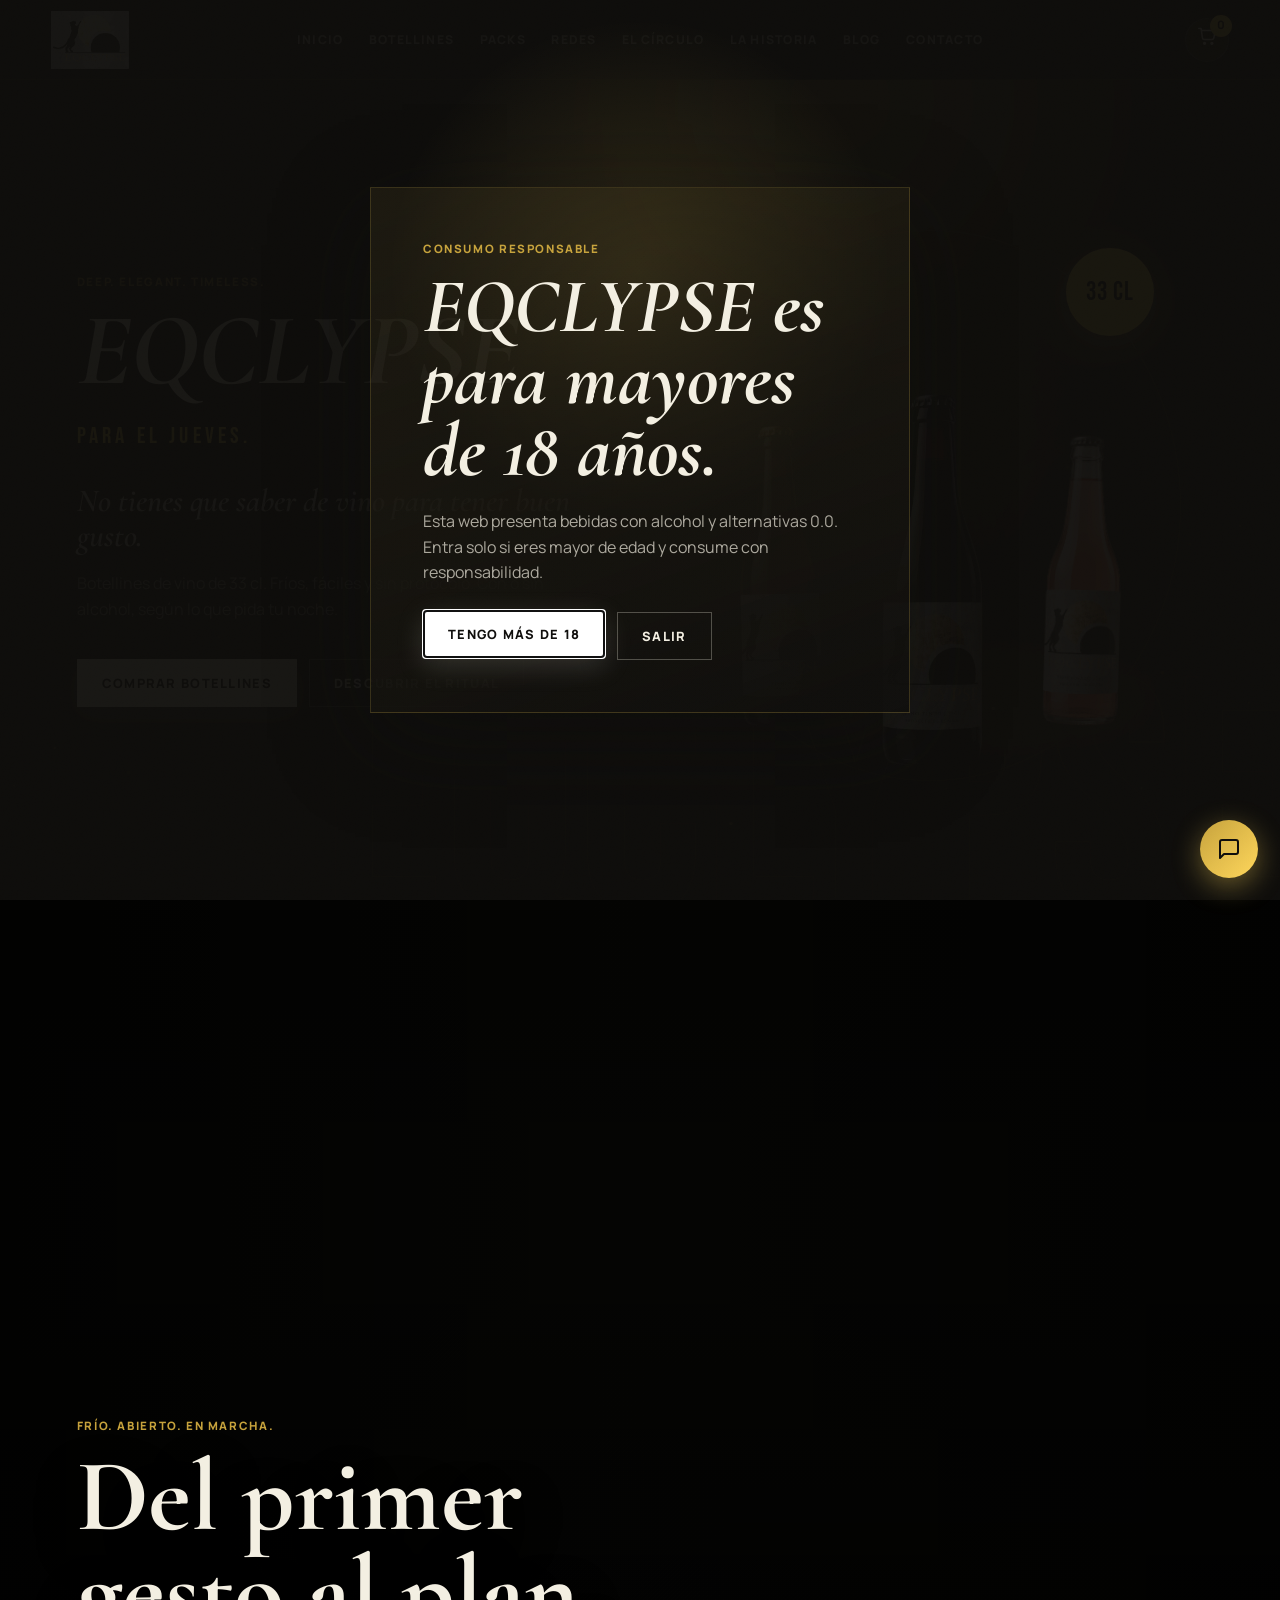
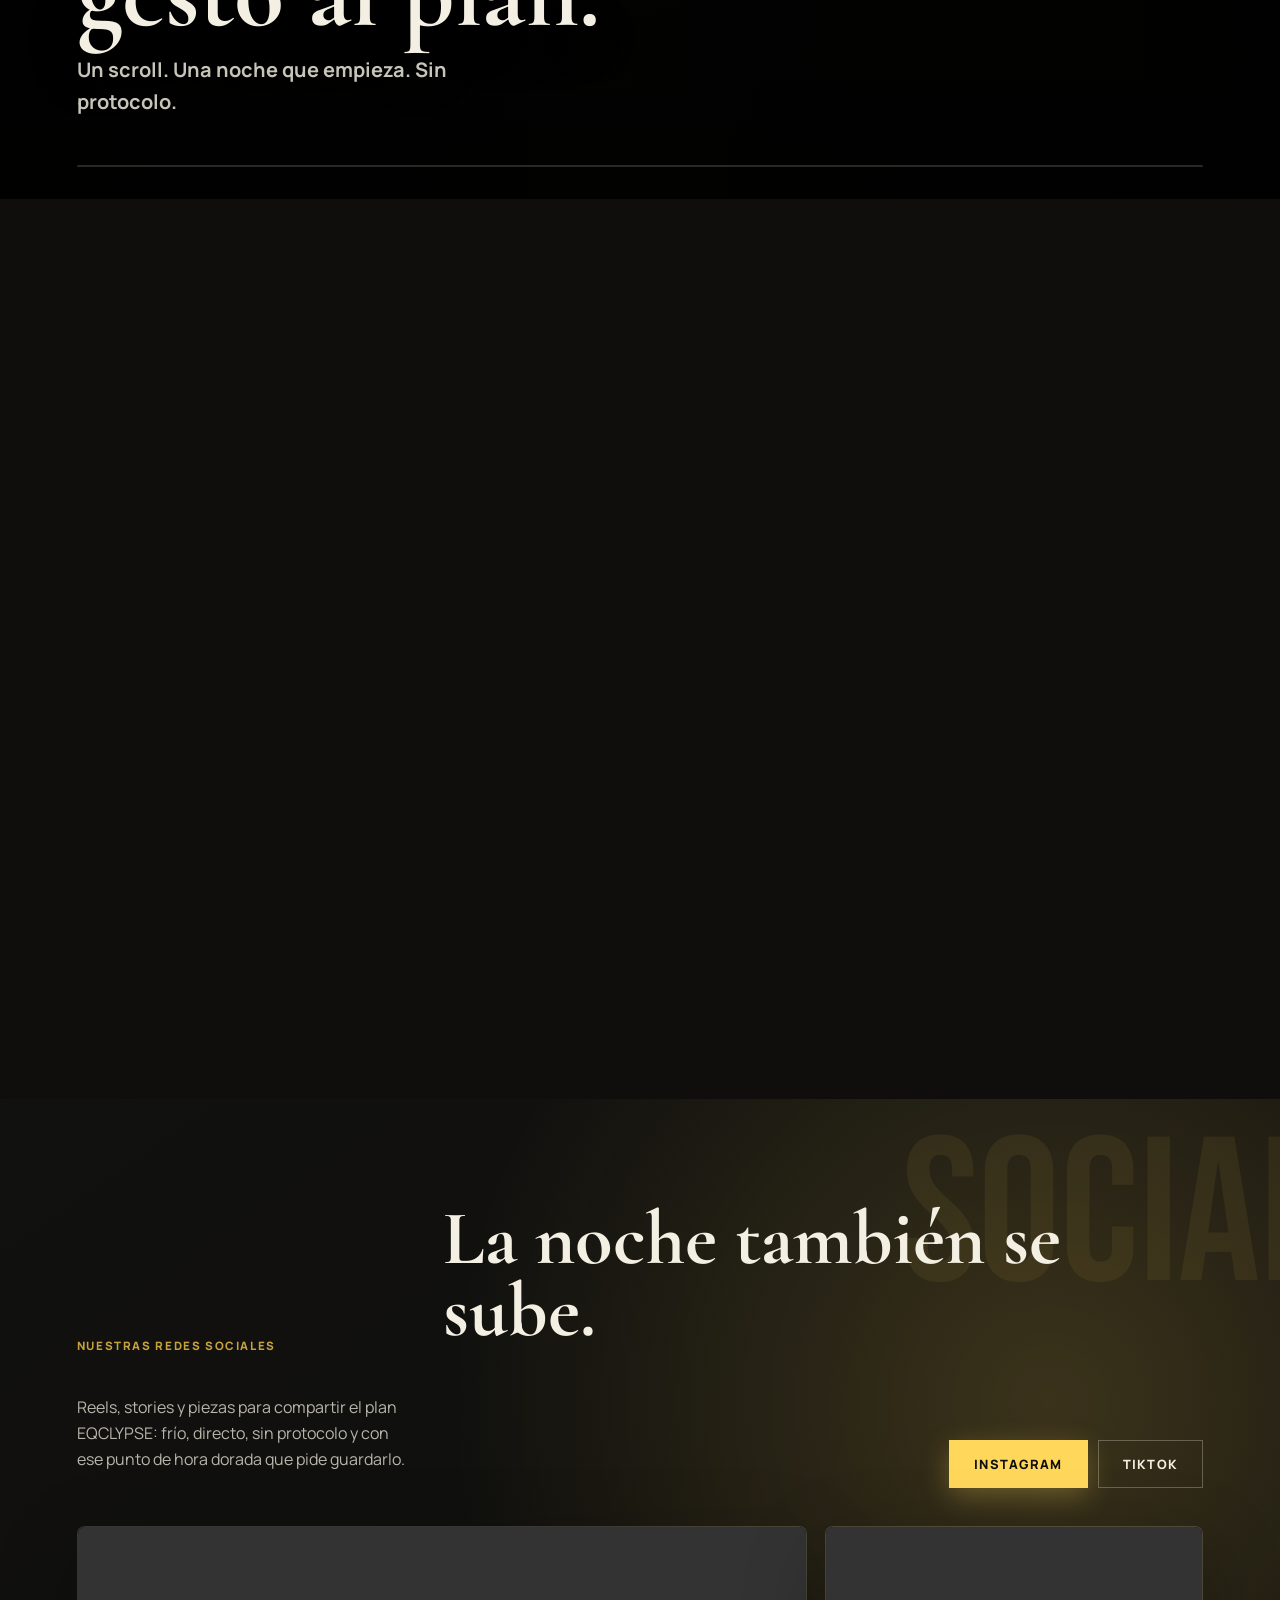
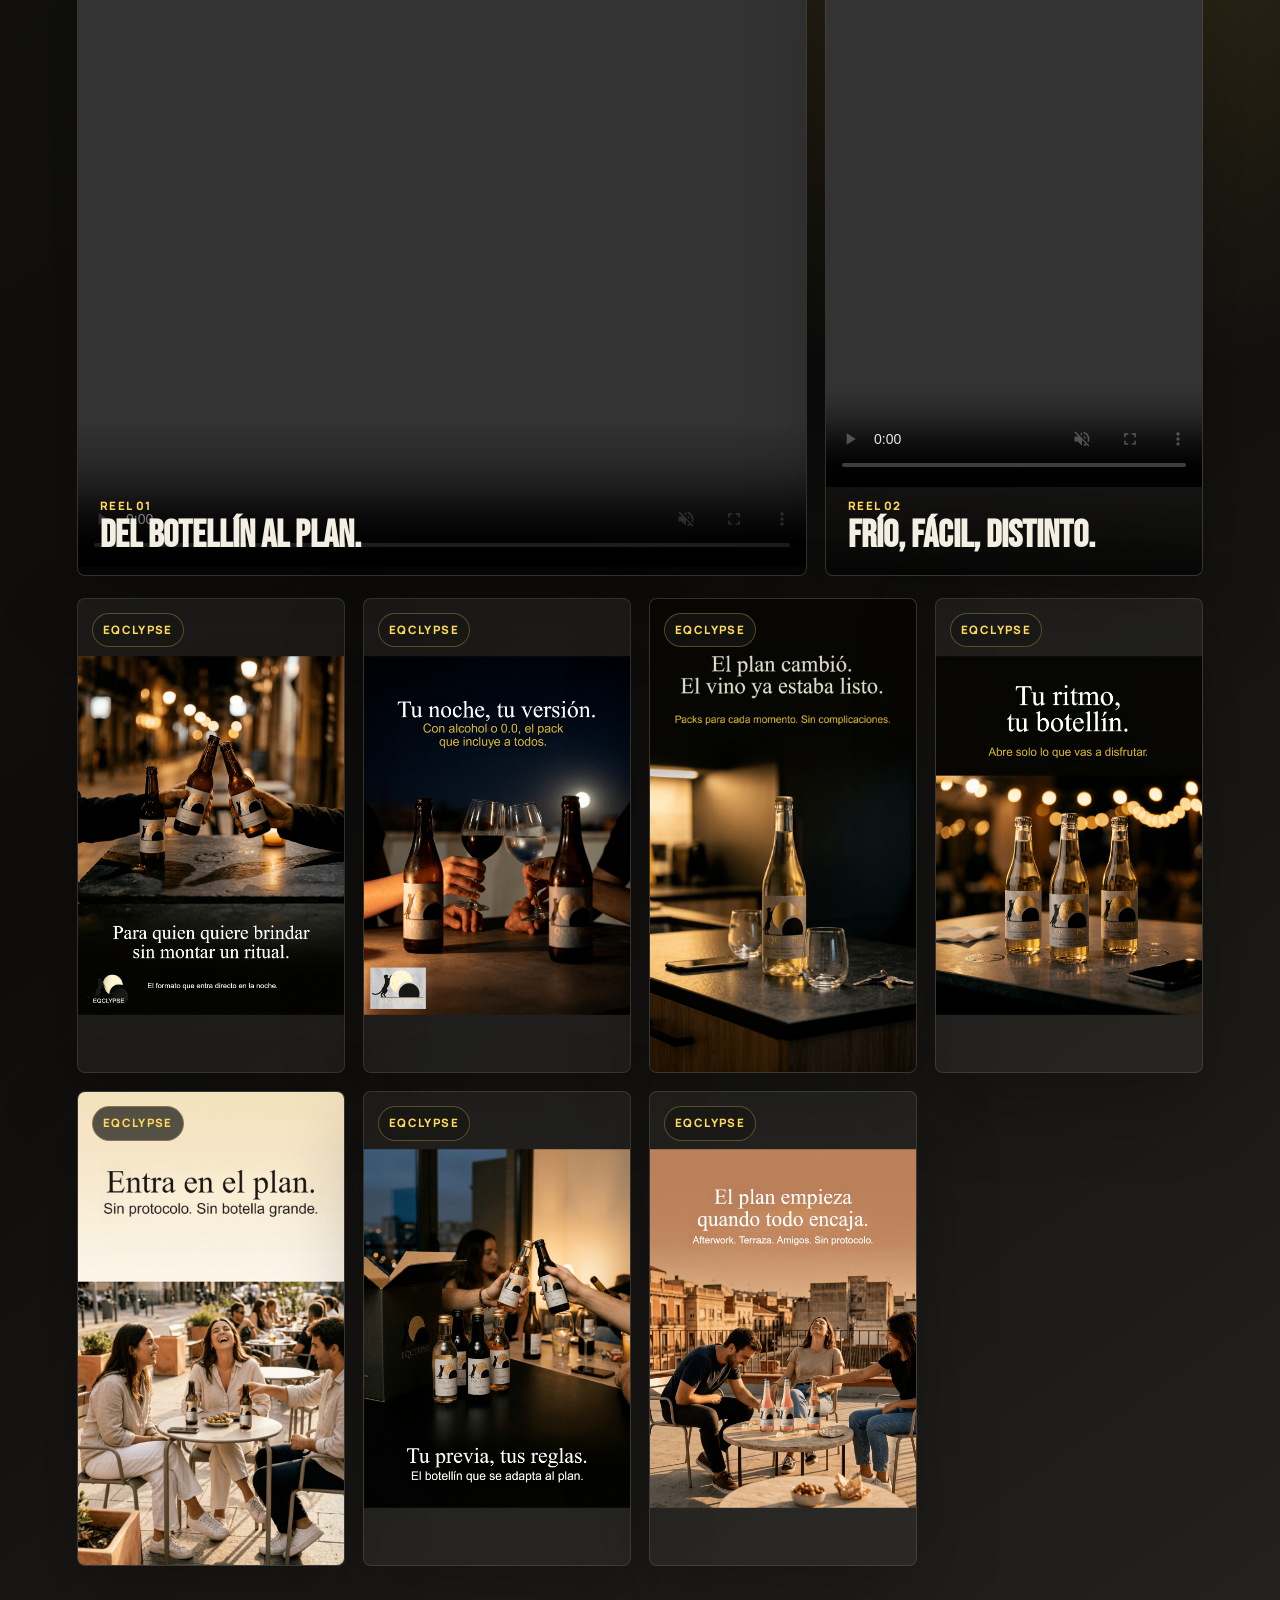
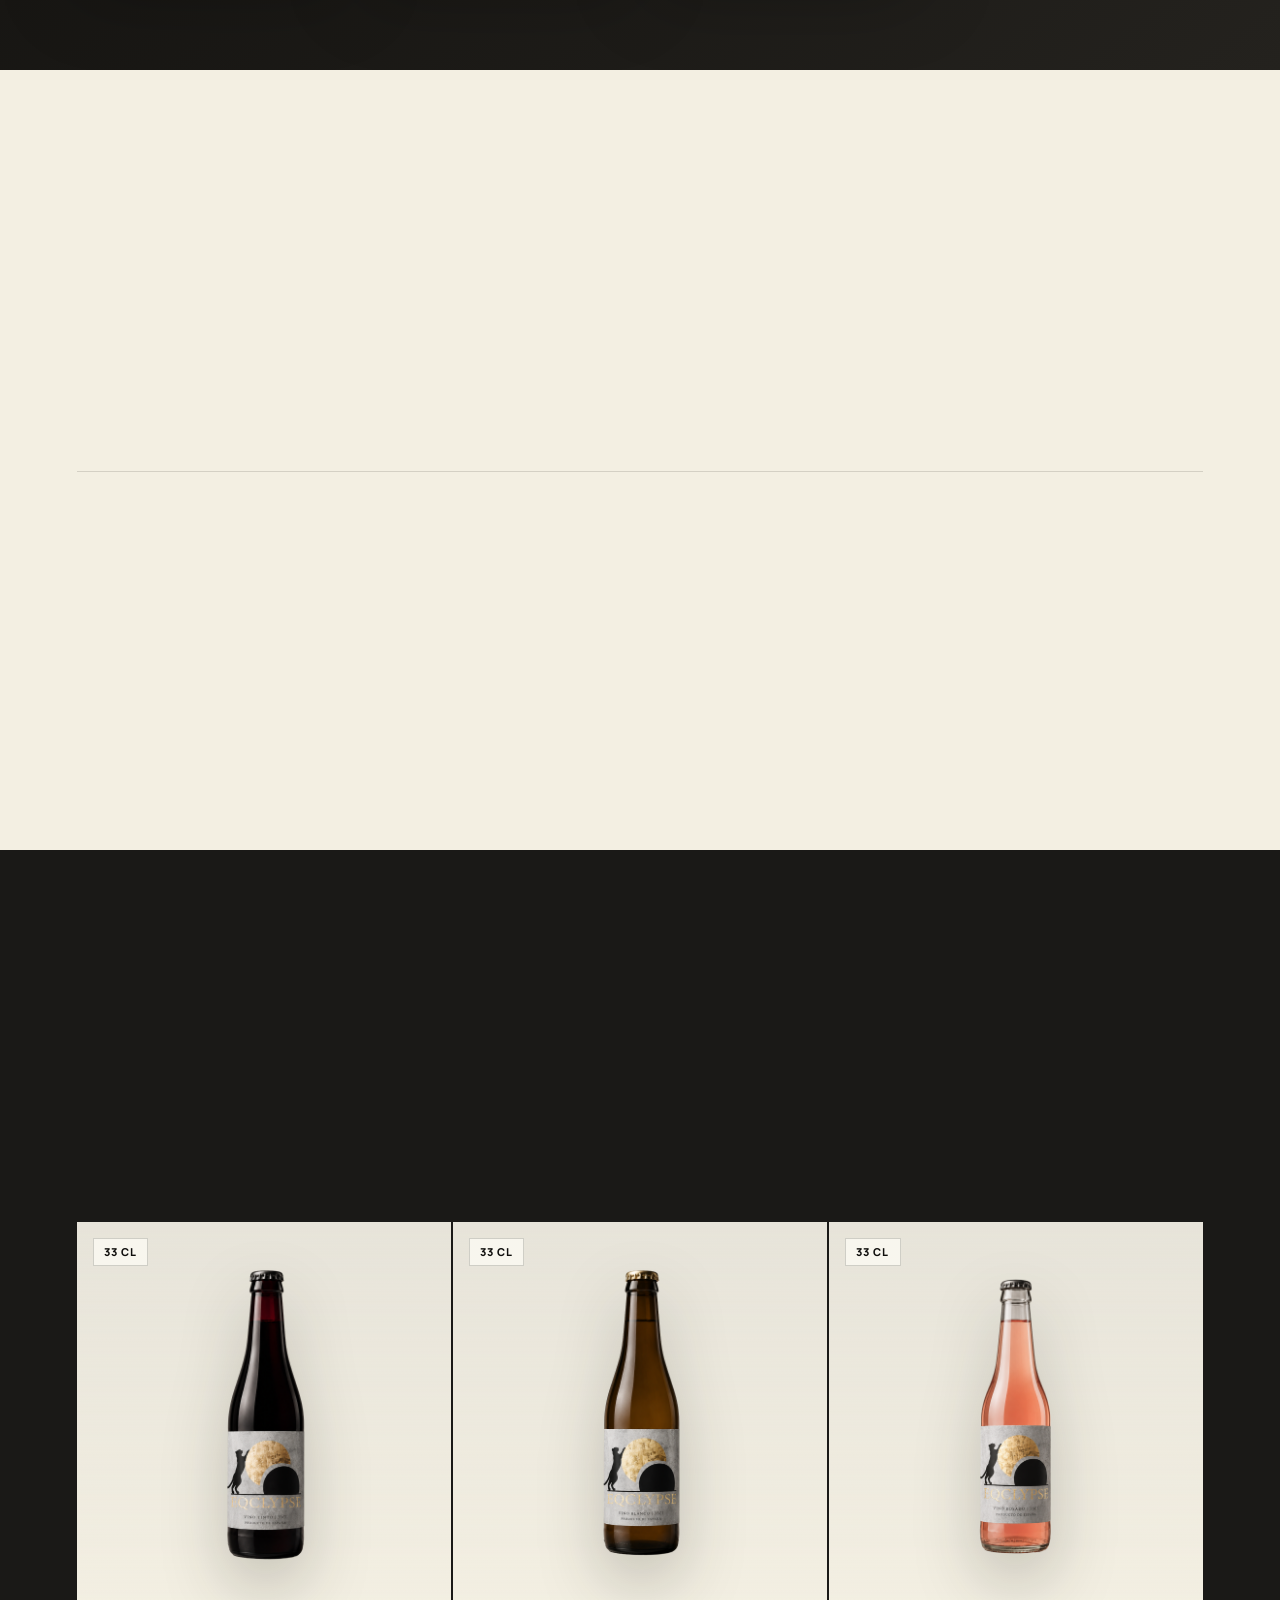
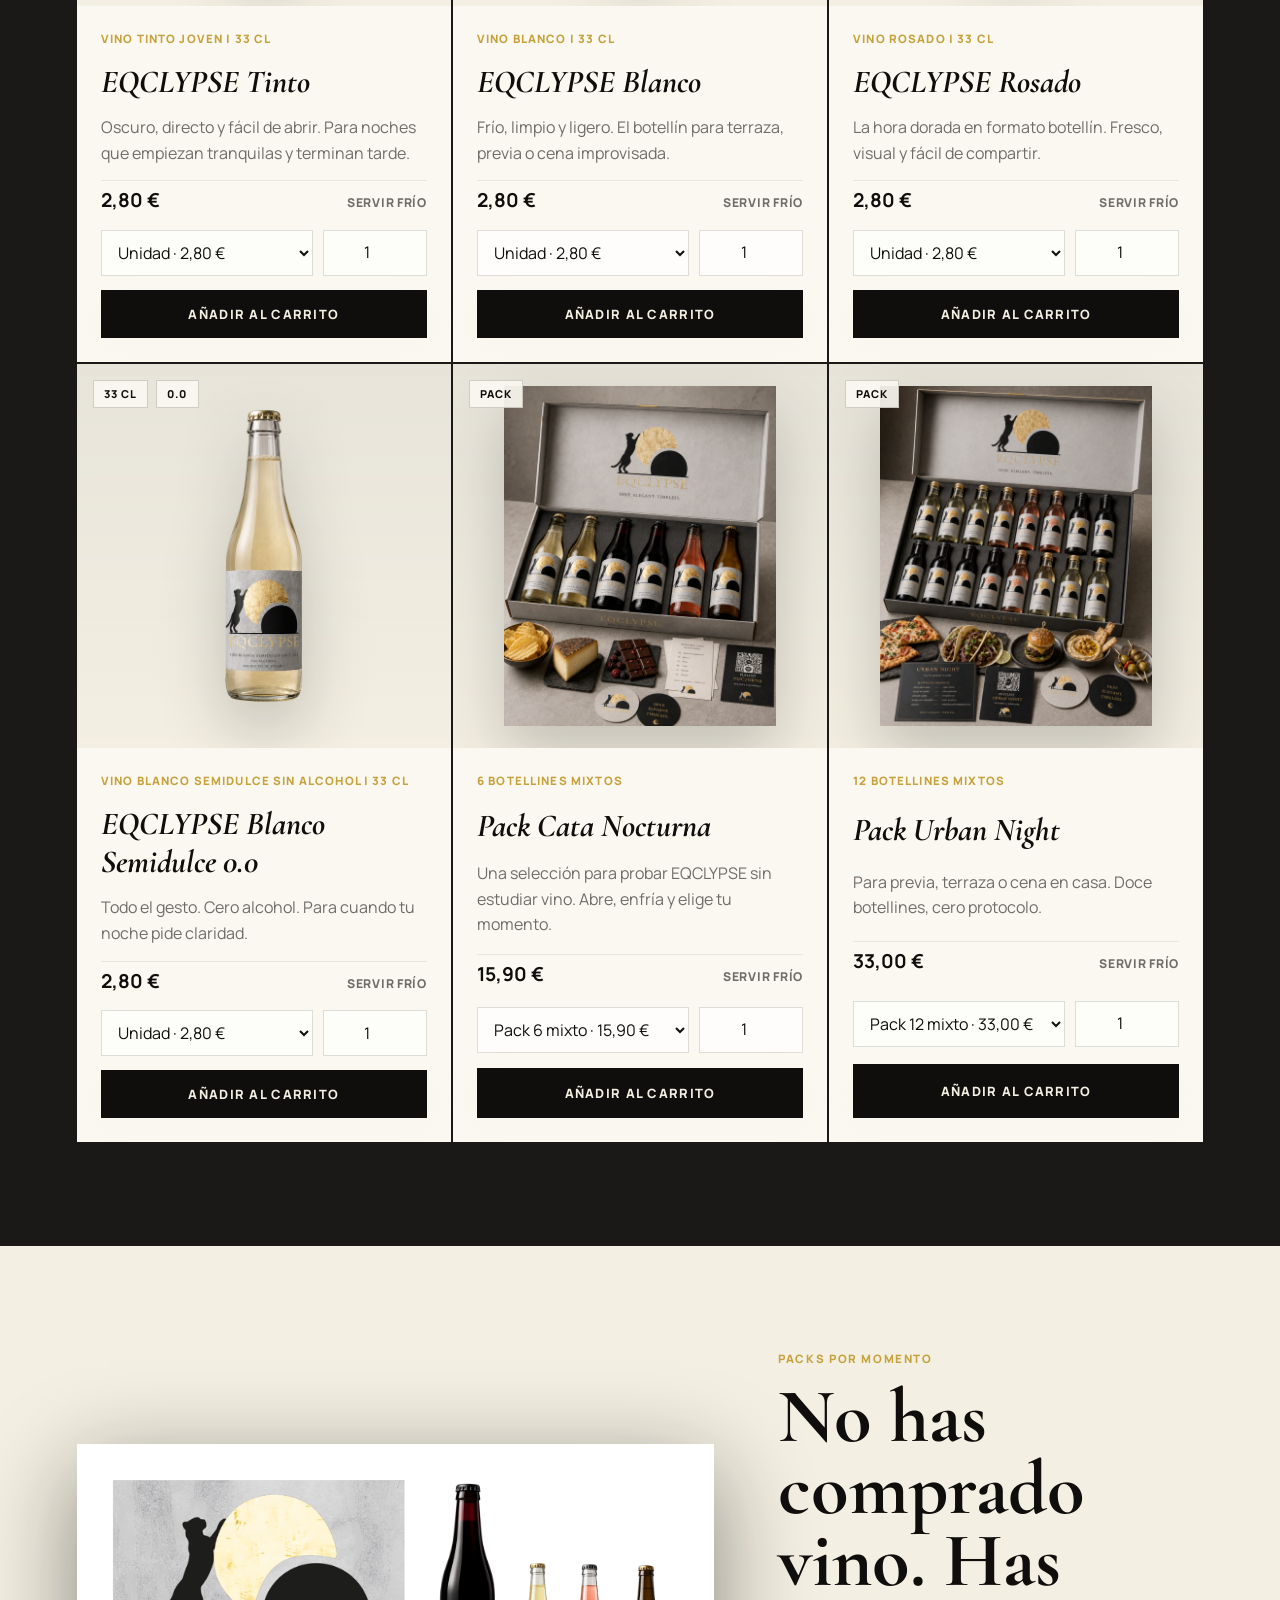
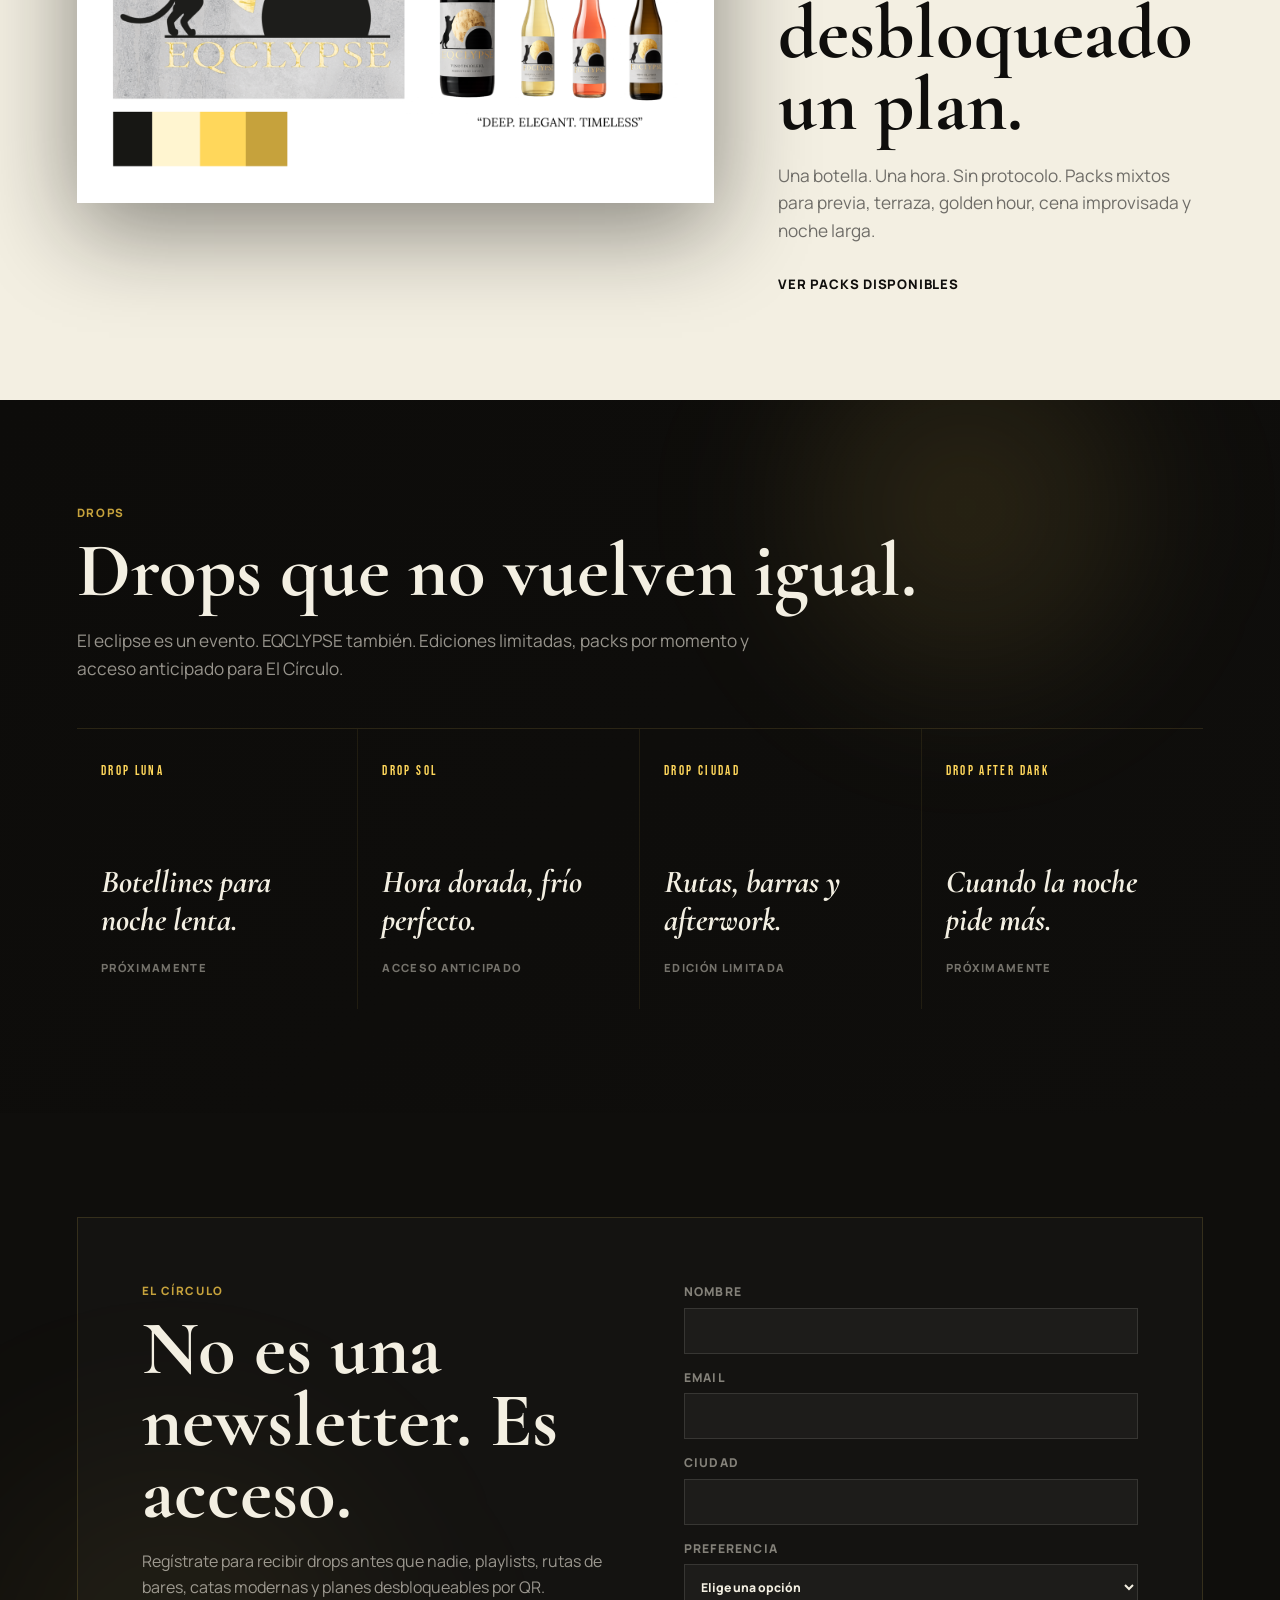
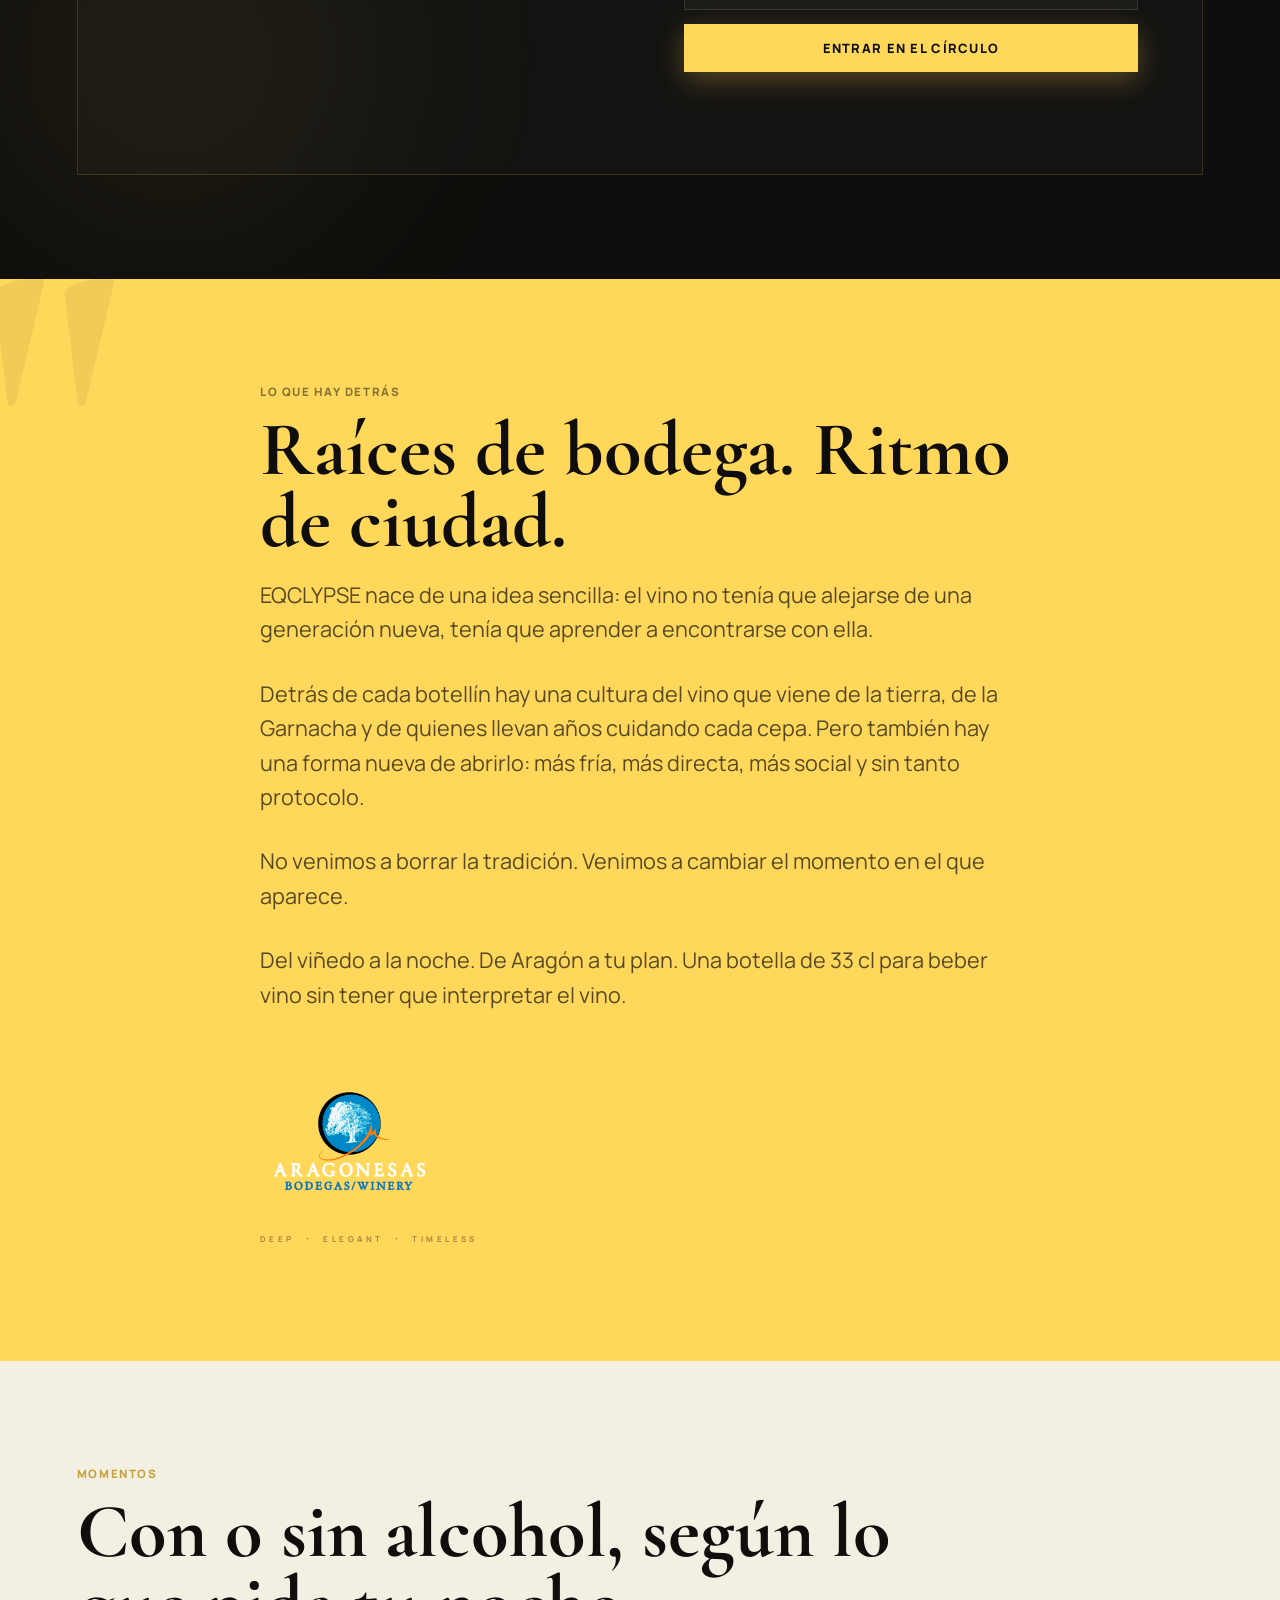
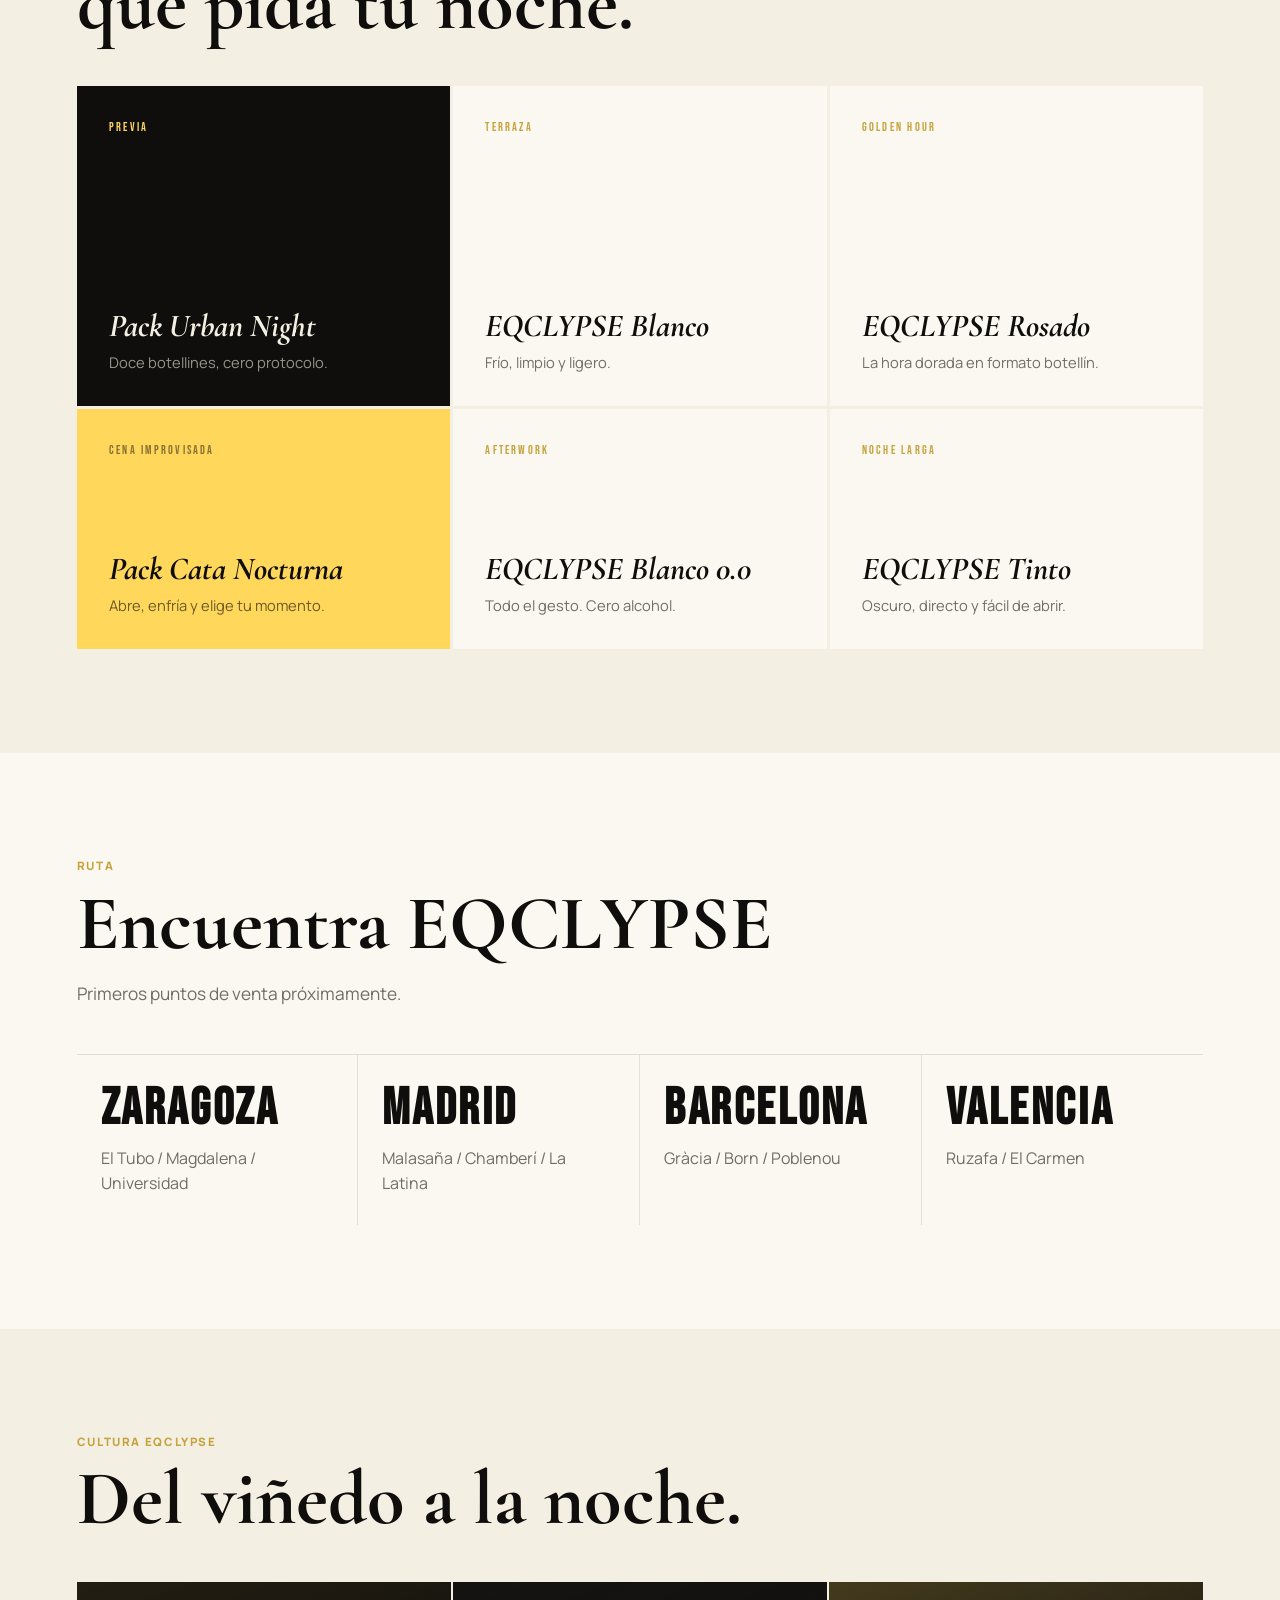
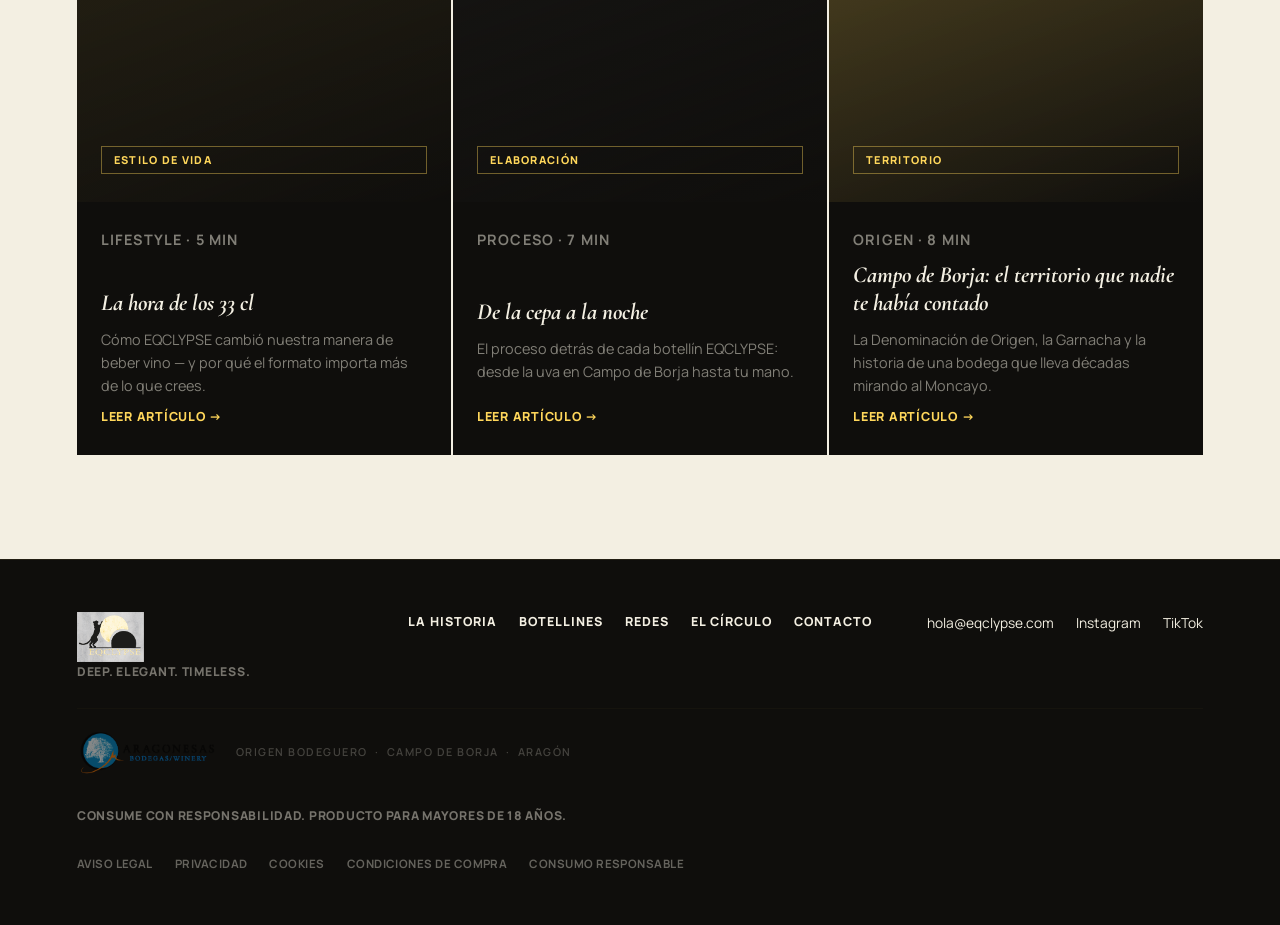
==== commit 7912786b: "Add scroll-synced transition video" ====
--- a/index.html
+++ b/index.html
@@ -235,6 +235,29 @@
         </div>
       </section>
 
+      <section class="scroll-video-section" id="homeRedesTransition" aria-label="Transición visual EQCLYPSE">
+        <div class="scroll-video-sticky">
+          <video
+            class="scroll-video"
+            id="homeRedesVideo"
+            src="assets/home-redes-transition.mp4"
+            muted
+            playsinline
+            preload="auto"
+            aria-label="Animación cinematográfica de EQCLYPSE"
+          ></video>
+          <div class="scroll-video__shade" aria-hidden="true"></div>
+          <div class="scroll-video__copy reveal">
+            <p class="eyebrow">Frío. Abierto. En marcha.</p>
+            <h2>Del primer gesto al plan.</h2>
+            <p>Un scroll. Una noche que empieza. Sin protocolo.</p>
+          </div>
+          <div class="scroll-video__progress" aria-hidden="true">
+            <span id="homeRedesProgress"></span>
+          </div>
+        </div>
+      </section>
+
       <section class="section social-section" id="redes">
         <div class="social-heading reveal">
           <p class="eyebrow">Nuestras redes sociales</p>
--- a/styles.css
+++ b/styles.css
@@ -630,6 +630,89 @@
   opacity: 0.55;
 }
 
+/* ─── Hero-to-social scroll video ────────────────────────────── */
+
+.scroll-video-section {
+  position: relative;
+  height: 200vh;
+  margin-top: -1px;
+  background: var(--black);
+}
+
+.scroll-video-sticky {
+  position: sticky;
+  top: 0;
+  height: 100svh;
+  min-height: 640px;
+  overflow: hidden;
+  background: #060604;
+  isolation: isolate;
+}
+
+.scroll-video {
+  width: 100%;
+  height: 100%;
+  object-fit: cover;
+  object-position: center;
+  background: #060604;
+  transform: scale(1.01);
+}
+
+.scroll-video__shade {
+  position: absolute;
+  inset: 0;
+  z-index: 1;
+  background:
+    linear-gradient(90deg, rgba(0, 0, 0, 0.68), rgba(0, 0, 0, 0.18) 48%, rgba(0, 0, 0, 0.58)),
+    linear-gradient(180deg, rgba(0, 0, 0, 0.24), transparent 38%, rgba(0, 0, 0, 0.74));
+  pointer-events: none;
+}
+
+.scroll-video__copy {
+  position: absolute;
+  left: 6vw;
+  bottom: clamp(42px, 9vh, 96px);
+  z-index: 2;
+  width: min(620px, calc(100% - 12vw));
+  color: var(--cream);
+}
+
+.scroll-video__copy h2 {
+  margin-bottom: 14px;
+  color: var(--cream);
+  font-size: clamp(3rem, 8vw, 8rem);
+  text-shadow: 0 18px 50px rgba(0, 0, 0, 0.34);
+}
+
+.scroll-video__copy p:not(.eyebrow) {
+  width: min(440px, 100%);
+  margin-bottom: 0;
+  color: rgba(243, 239, 226, 0.82);
+  font-size: clamp(1rem, 2vw, 1.25rem);
+  font-weight: 700;
+}
+
+.scroll-video__progress {
+  position: absolute;
+  right: 6vw;
+  bottom: 32px;
+  left: 6vw;
+  z-index: 2;
+  height: 2px;
+  border-radius: 999px;
+  background: rgba(243, 239, 226, 0.16);
+  overflow: hidden;
+}
+
+.scroll-video__progress span {
+  display: block;
+  width: 0%;
+  height: 100%;
+  border-radius: inherit;
+  background: linear-gradient(90deg, var(--aged-gold), var(--gold));
+  box-shadow: 0 0 22px rgba(255, 215, 91, 0.54);
+}
+
 /* ─── Social content ─────────────────────────────────────────── */
 
 .social-section {
@@ -2922,6 +3005,10 @@
   .social-reel--feature video {
     height: 520px;
   }
+
+  .scroll-video-sticky {
+    min-height: 600px;
+  }
 }
 
 @media (max-width: 900px) {
@@ -2985,6 +3072,12 @@
     justify-content: flex-start;
   }
 
+  .scroll-video__copy {
+    left: 5vw;
+    bottom: 72px;
+    width: min(560px, 90vw);
+  }
+
   .social-gallery {
     grid-template-columns: repeat(2, minmax(0, 1fr));
   }
@@ -3024,6 +3117,34 @@
 
   .cookie-gate__actions {
     display: grid;
+  }
+
+  .scroll-video-section {
+    height: 190vh;
+  }
+
+  .scroll-video-sticky {
+    min-height: 560px;
+  }
+
+  .scroll-video__shade {
+    background:
+      linear-gradient(180deg, rgba(0, 0, 0, 0.18), transparent 34%, rgba(0, 0, 0, 0.82)),
+      linear-gradient(90deg, rgba(0, 0, 0, 0.52), transparent 62%);
+  }
+
+  .scroll-video__copy {
+    bottom: 58px;
+  }
+
+  .scroll-video__copy h2 {
+    font-size: clamp(2.7rem, 14vw, 4.8rem);
+  }
+
+  .scroll-video__progress {
+    right: 5vw;
+    bottom: 24px;
+    left: 5vw;
   }
 
   .social-section::before {
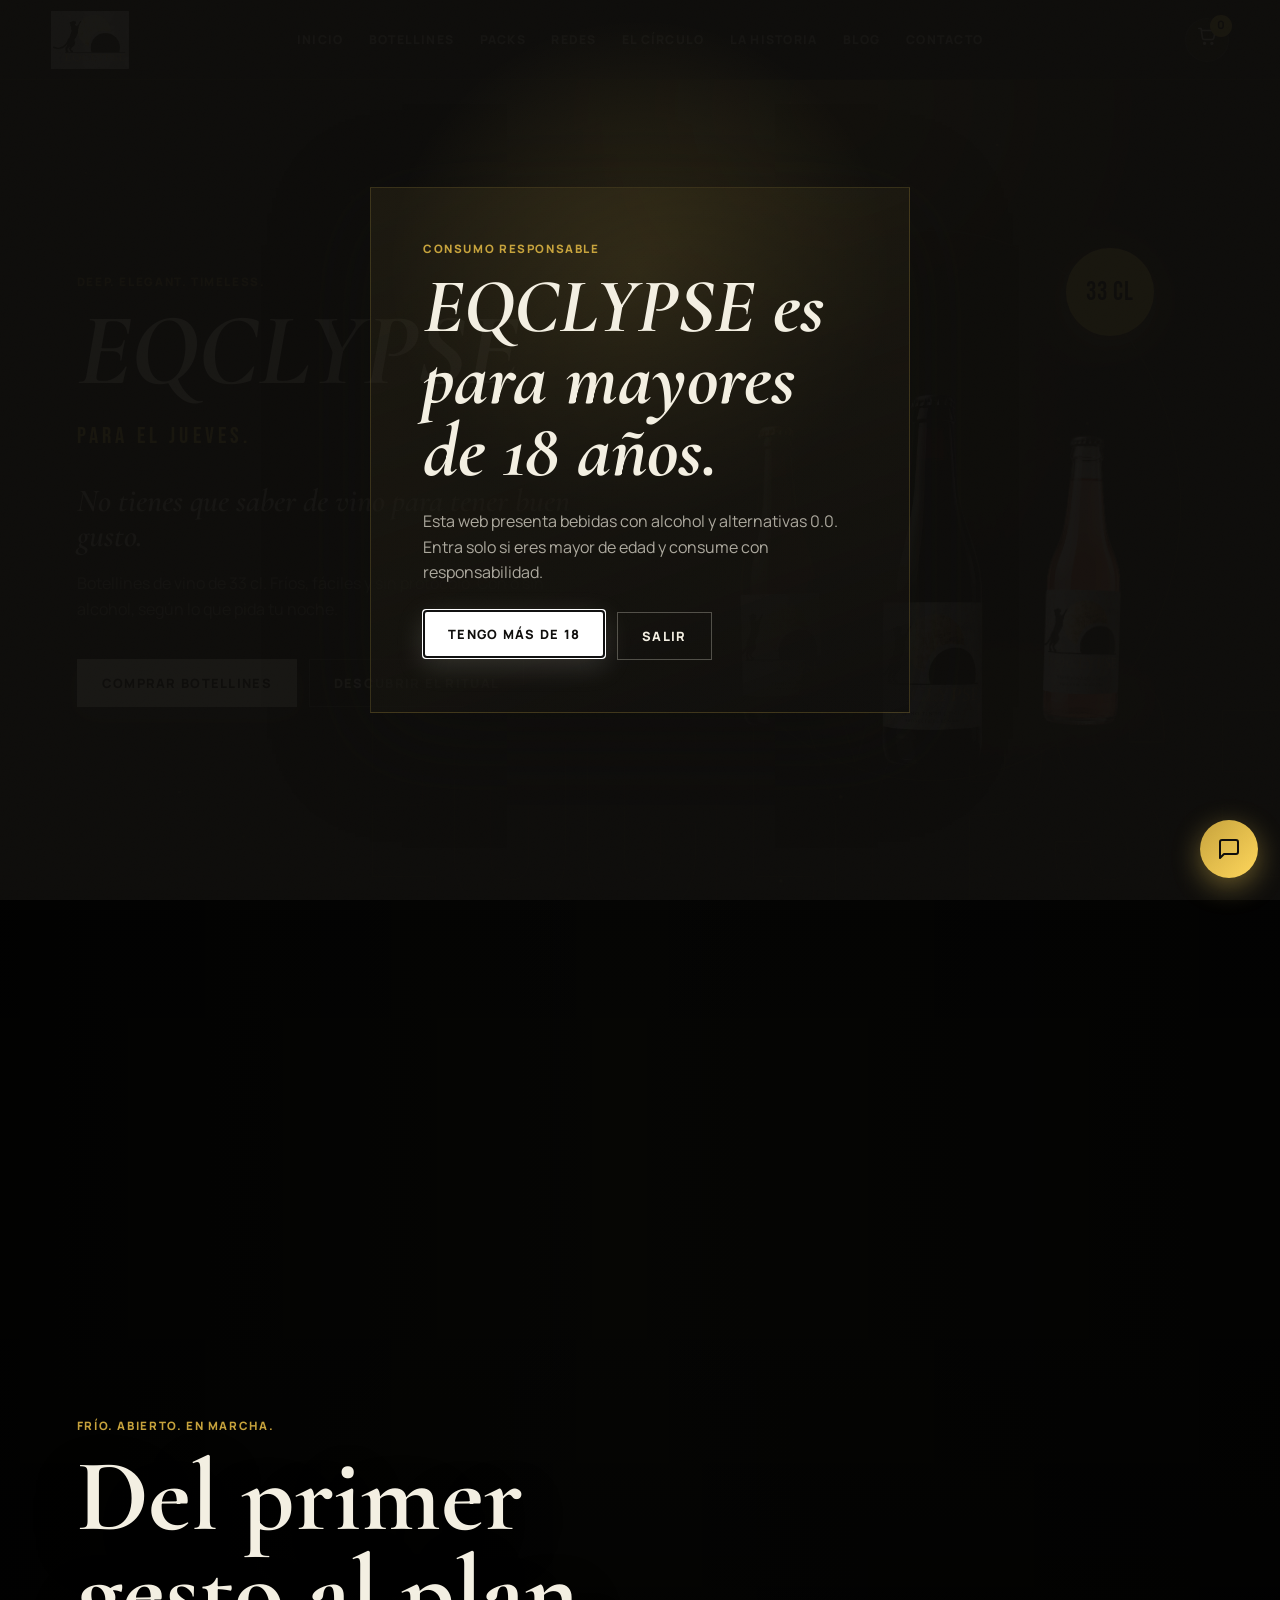
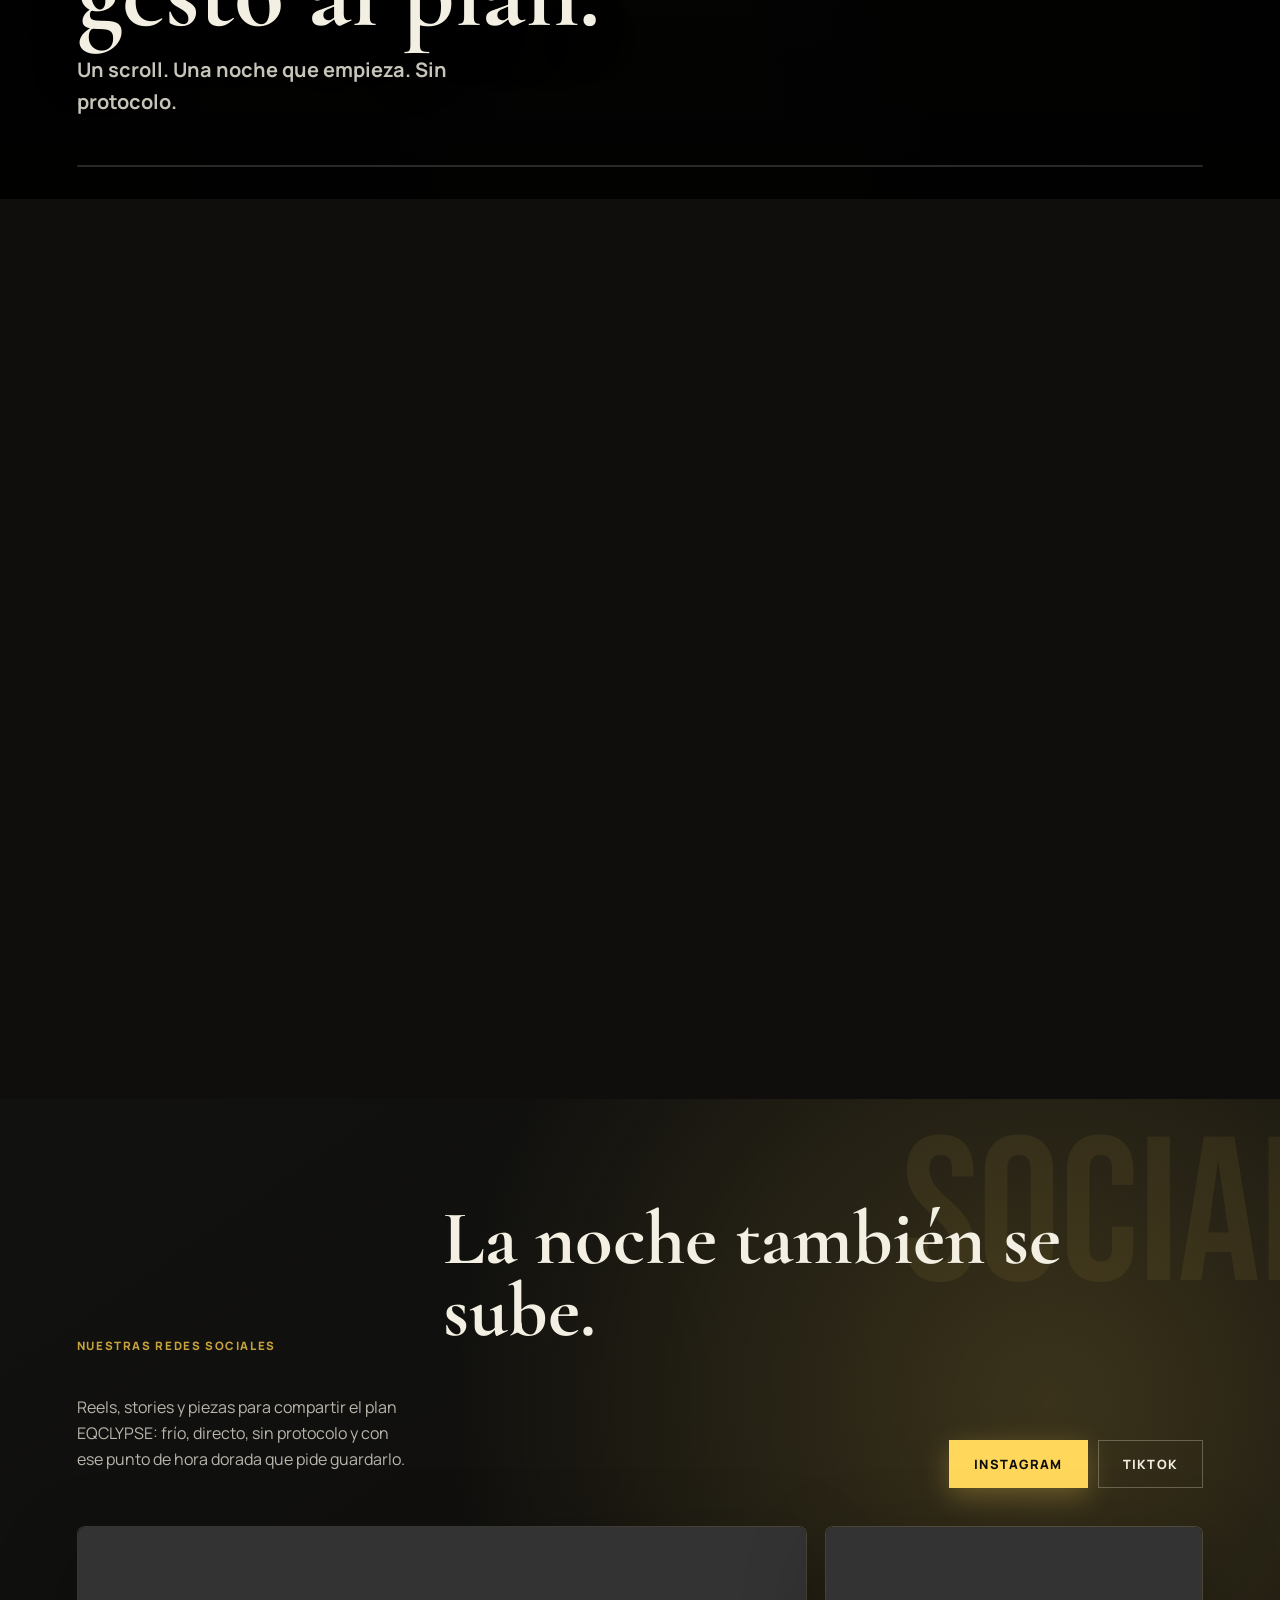
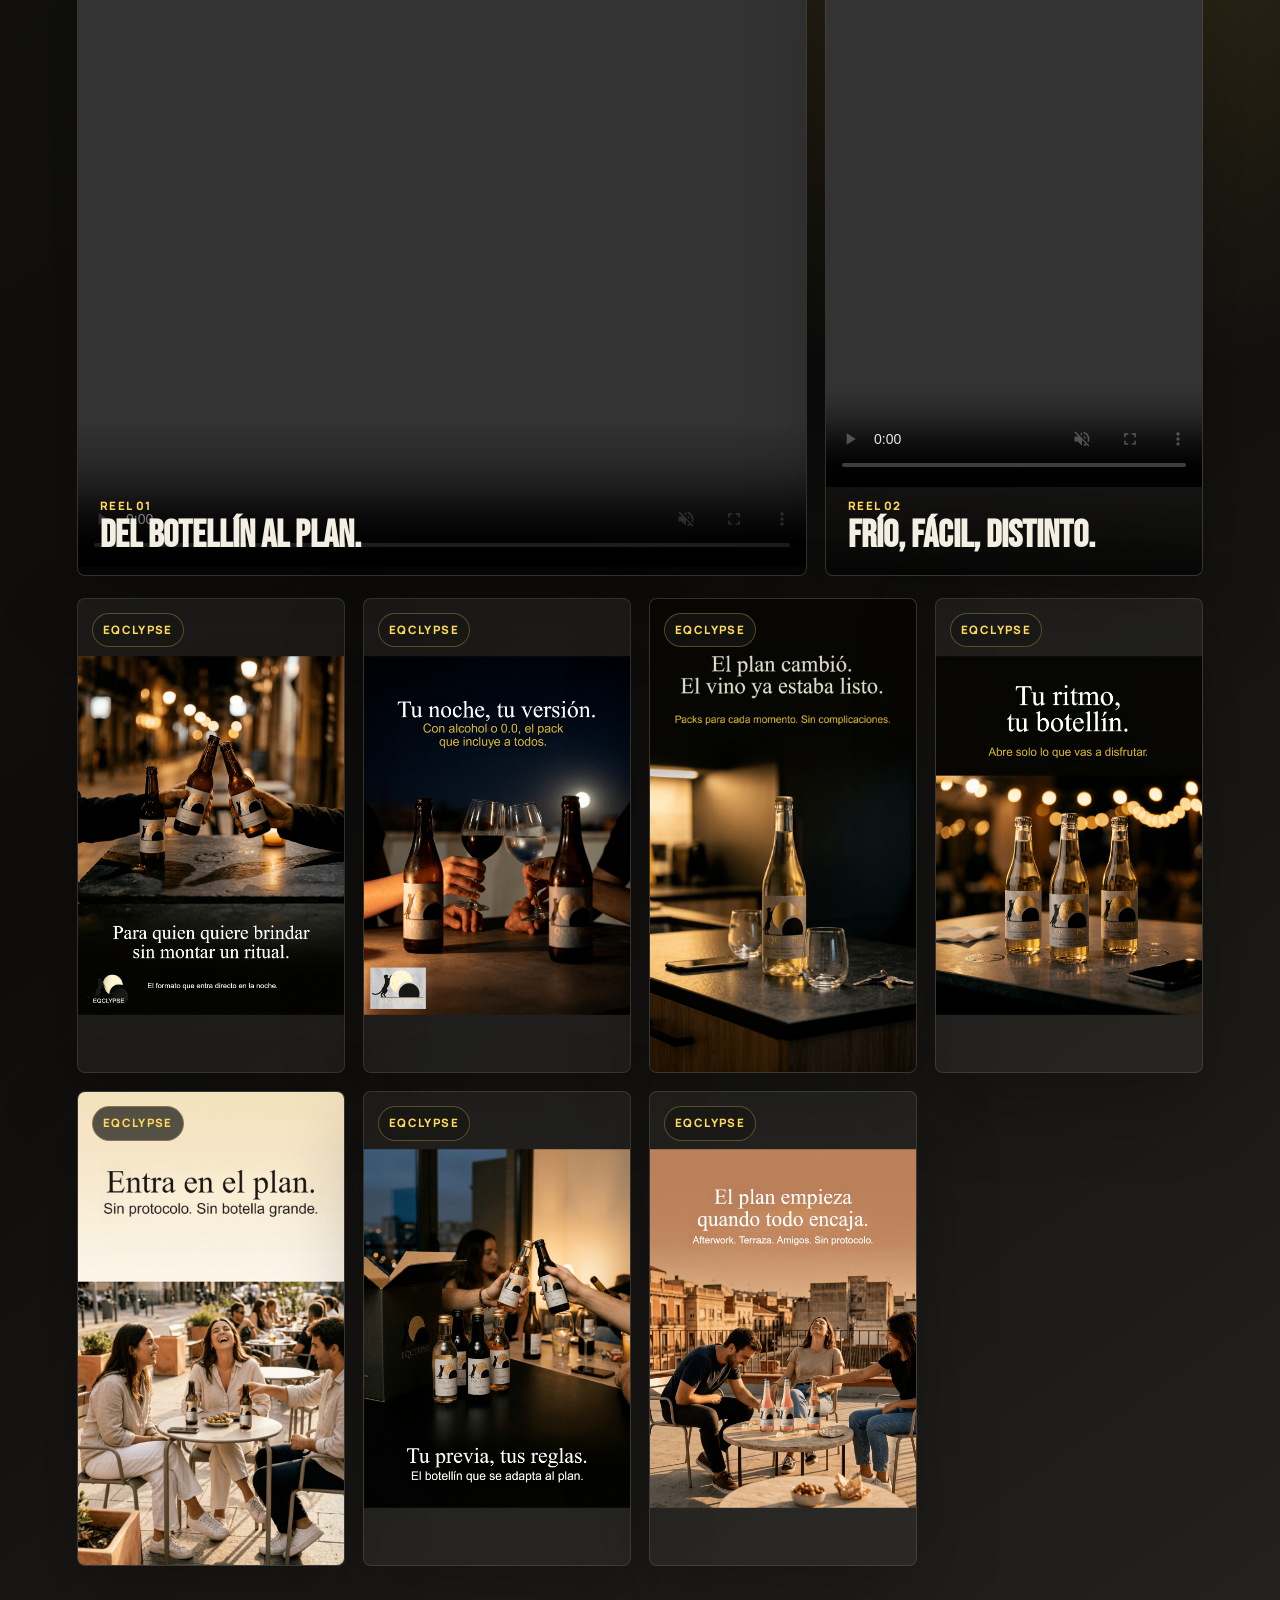
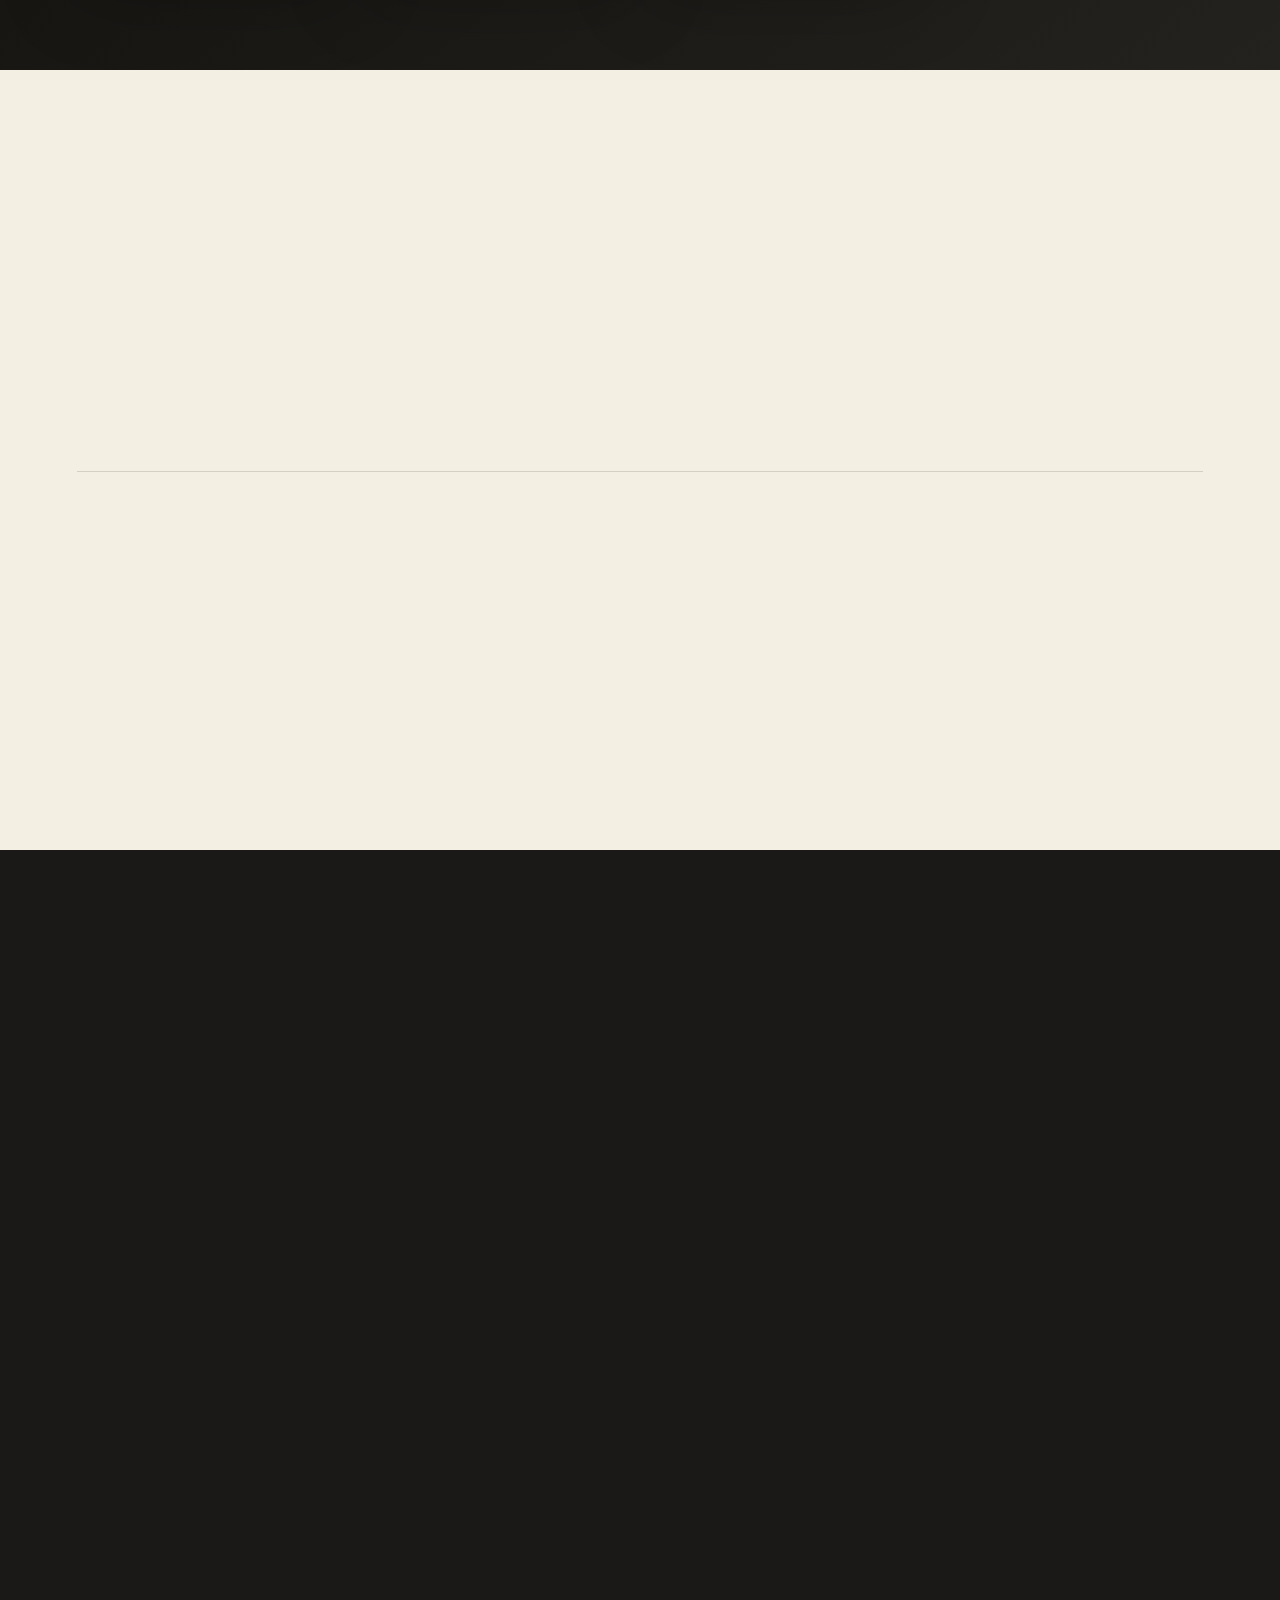
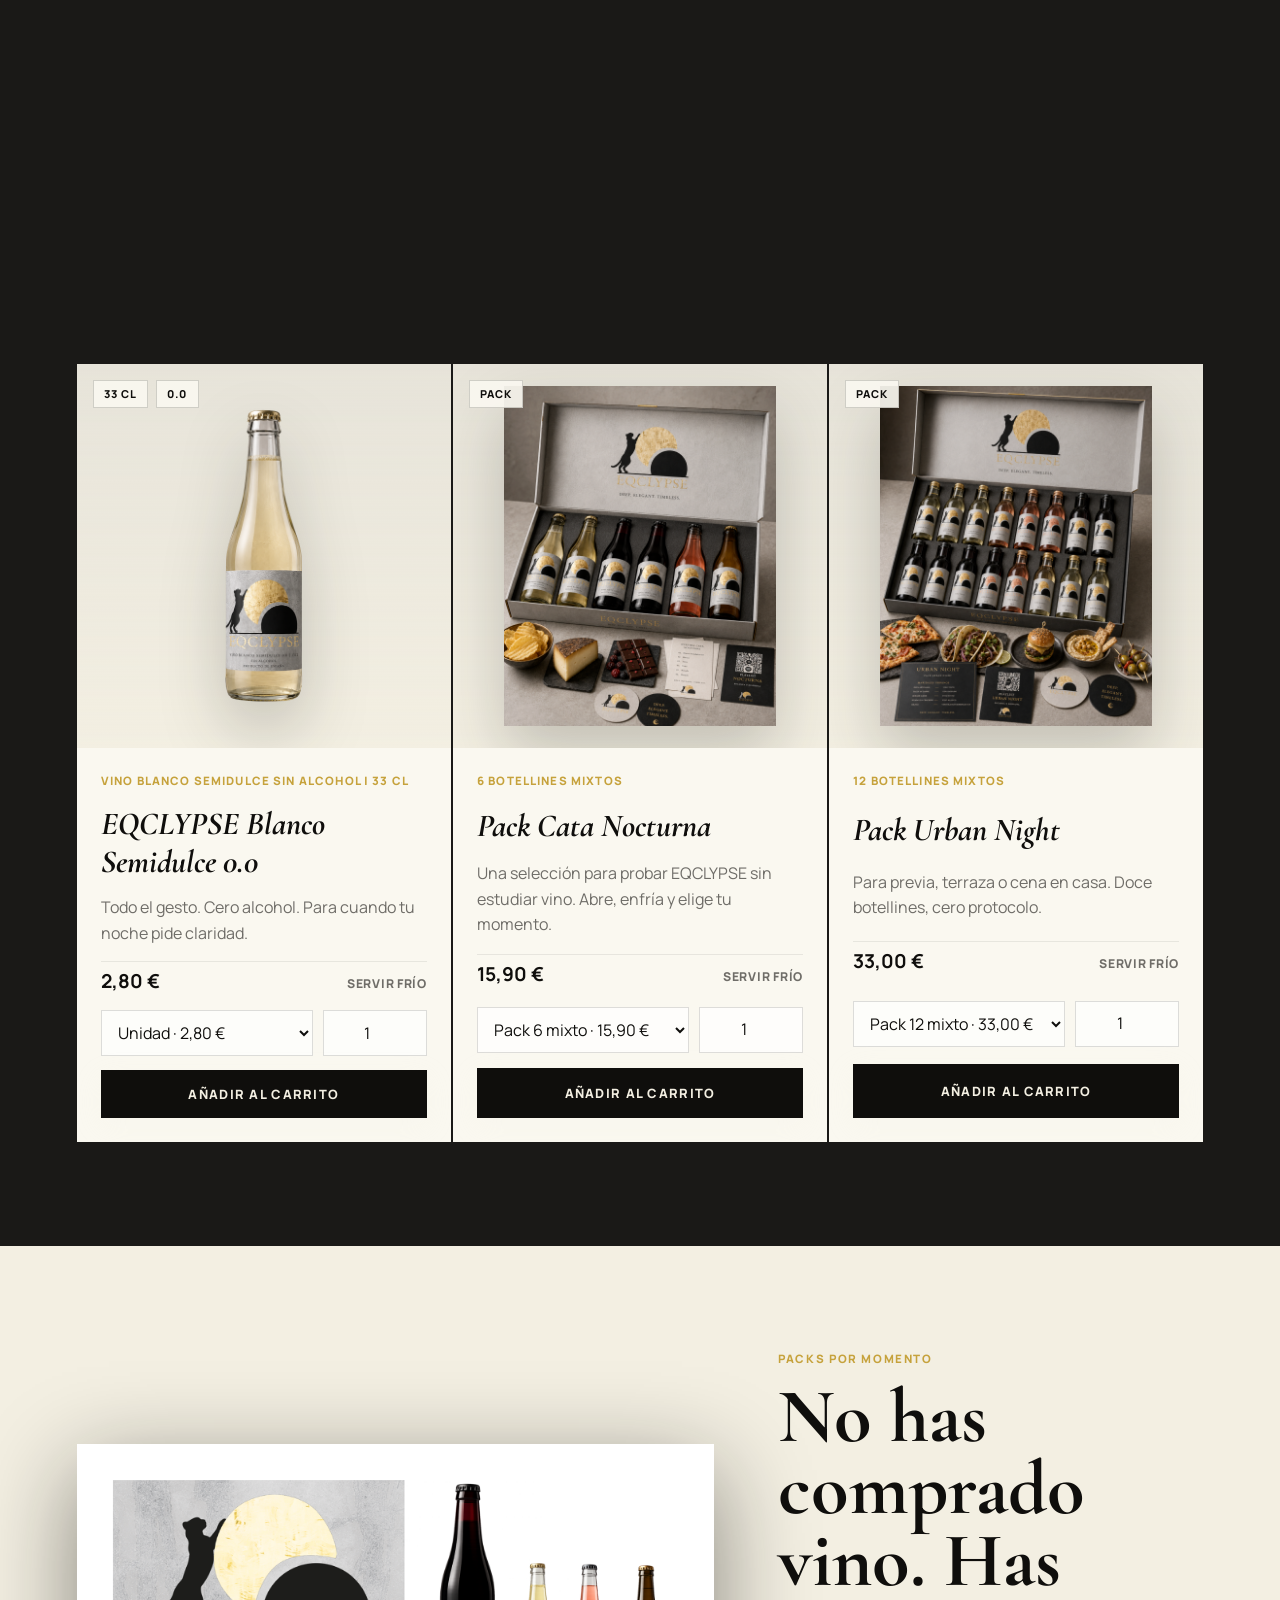
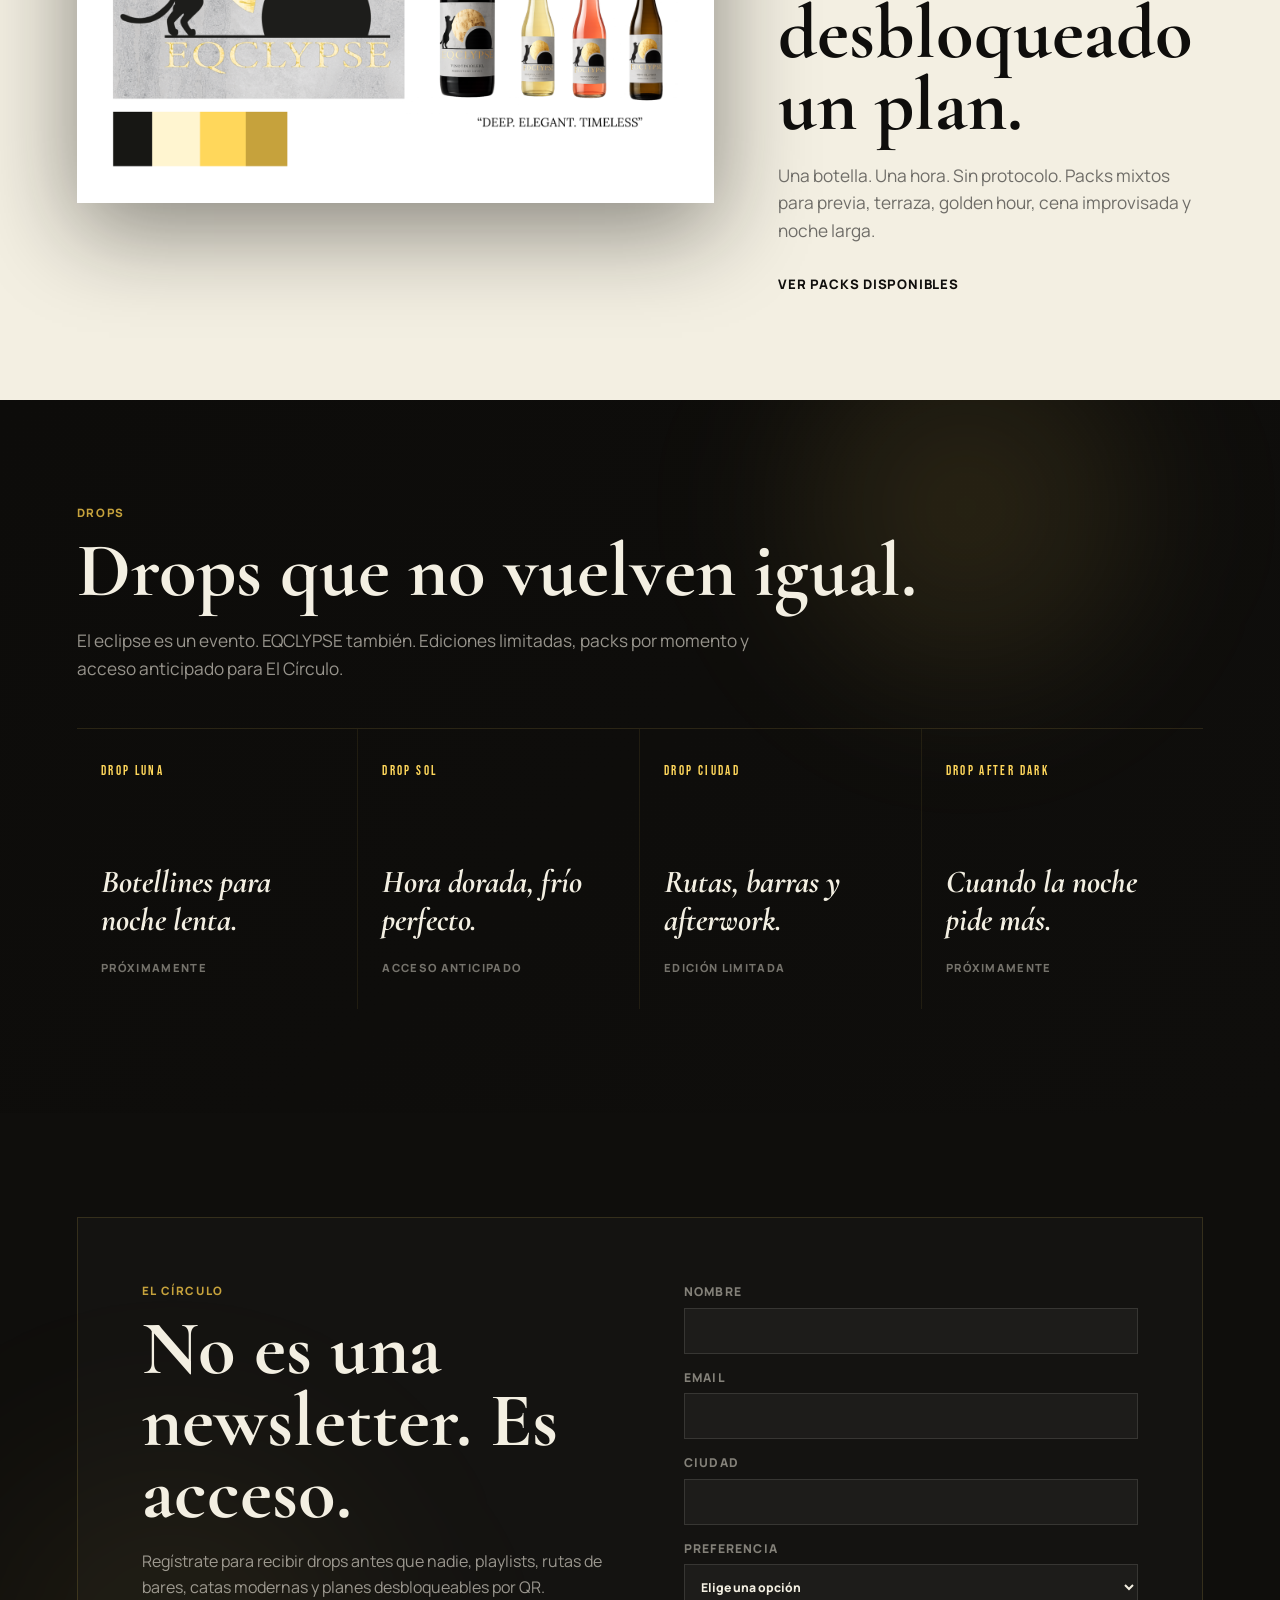
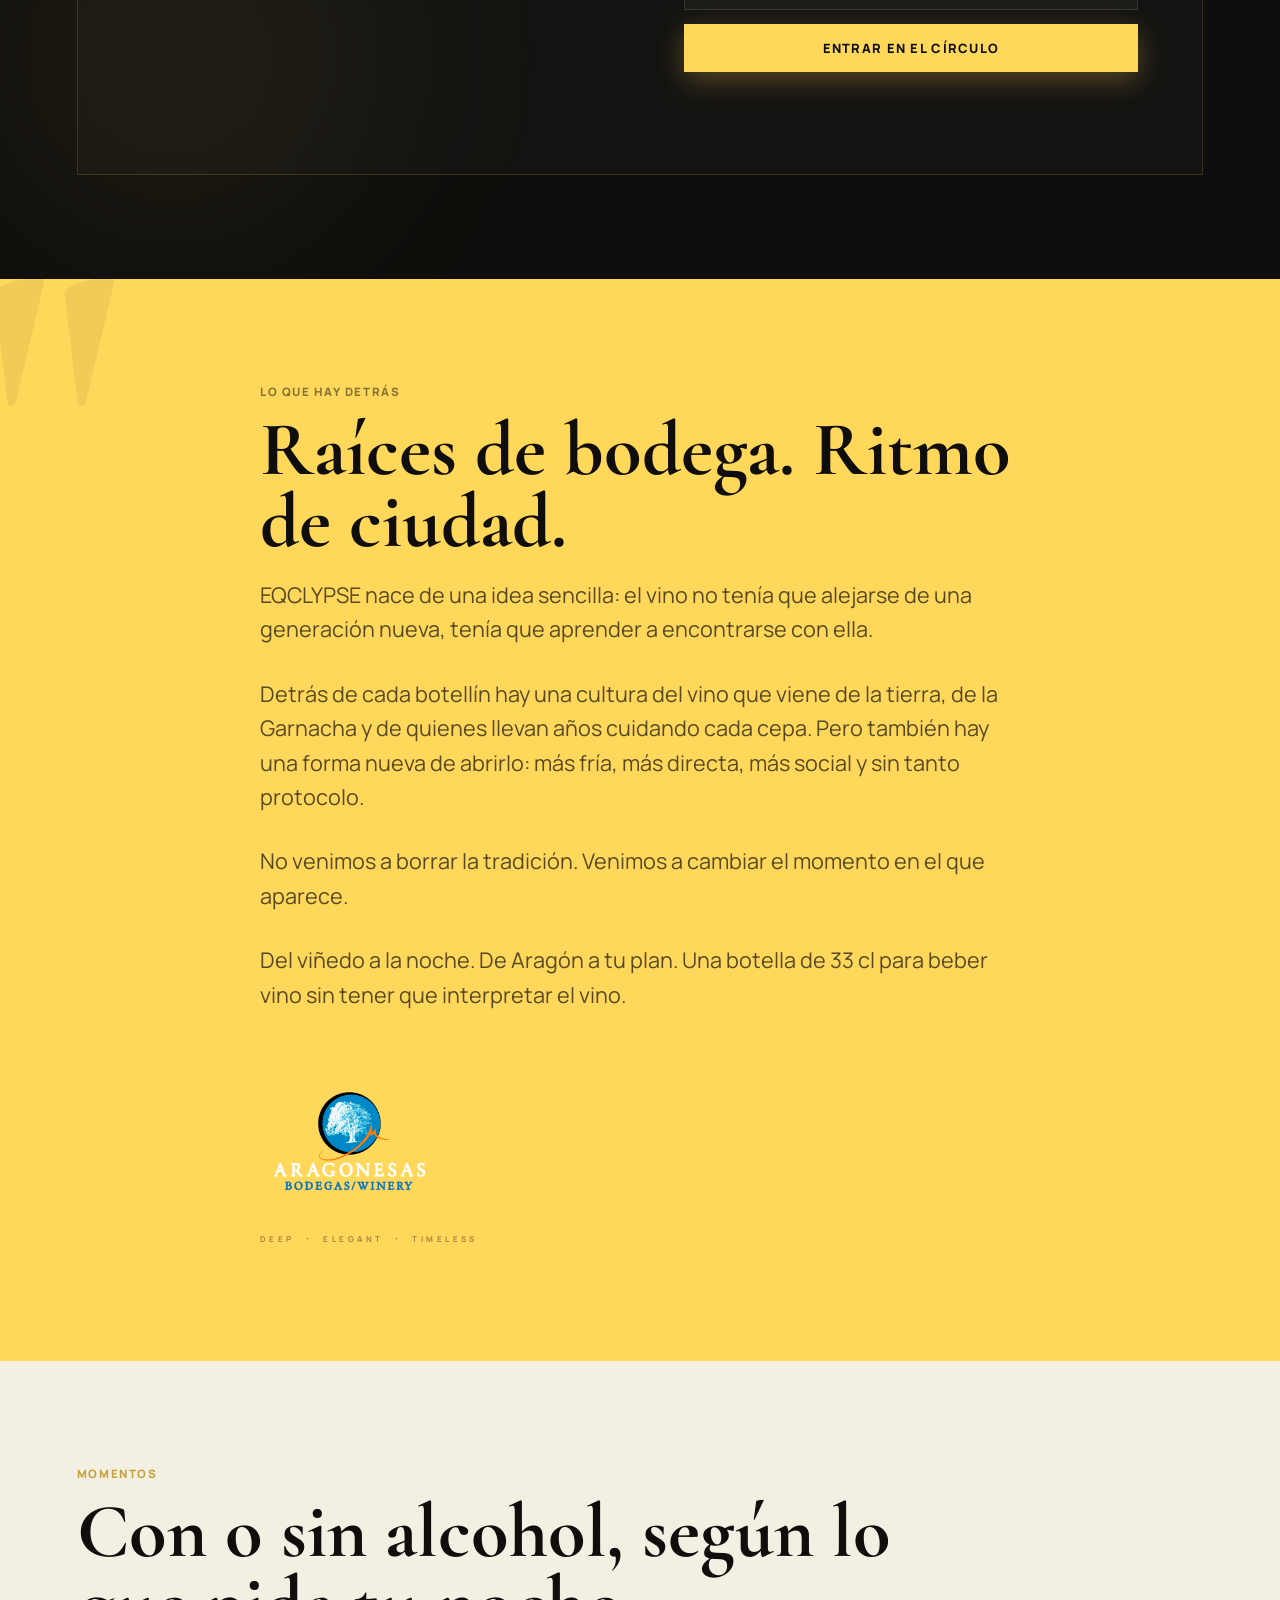
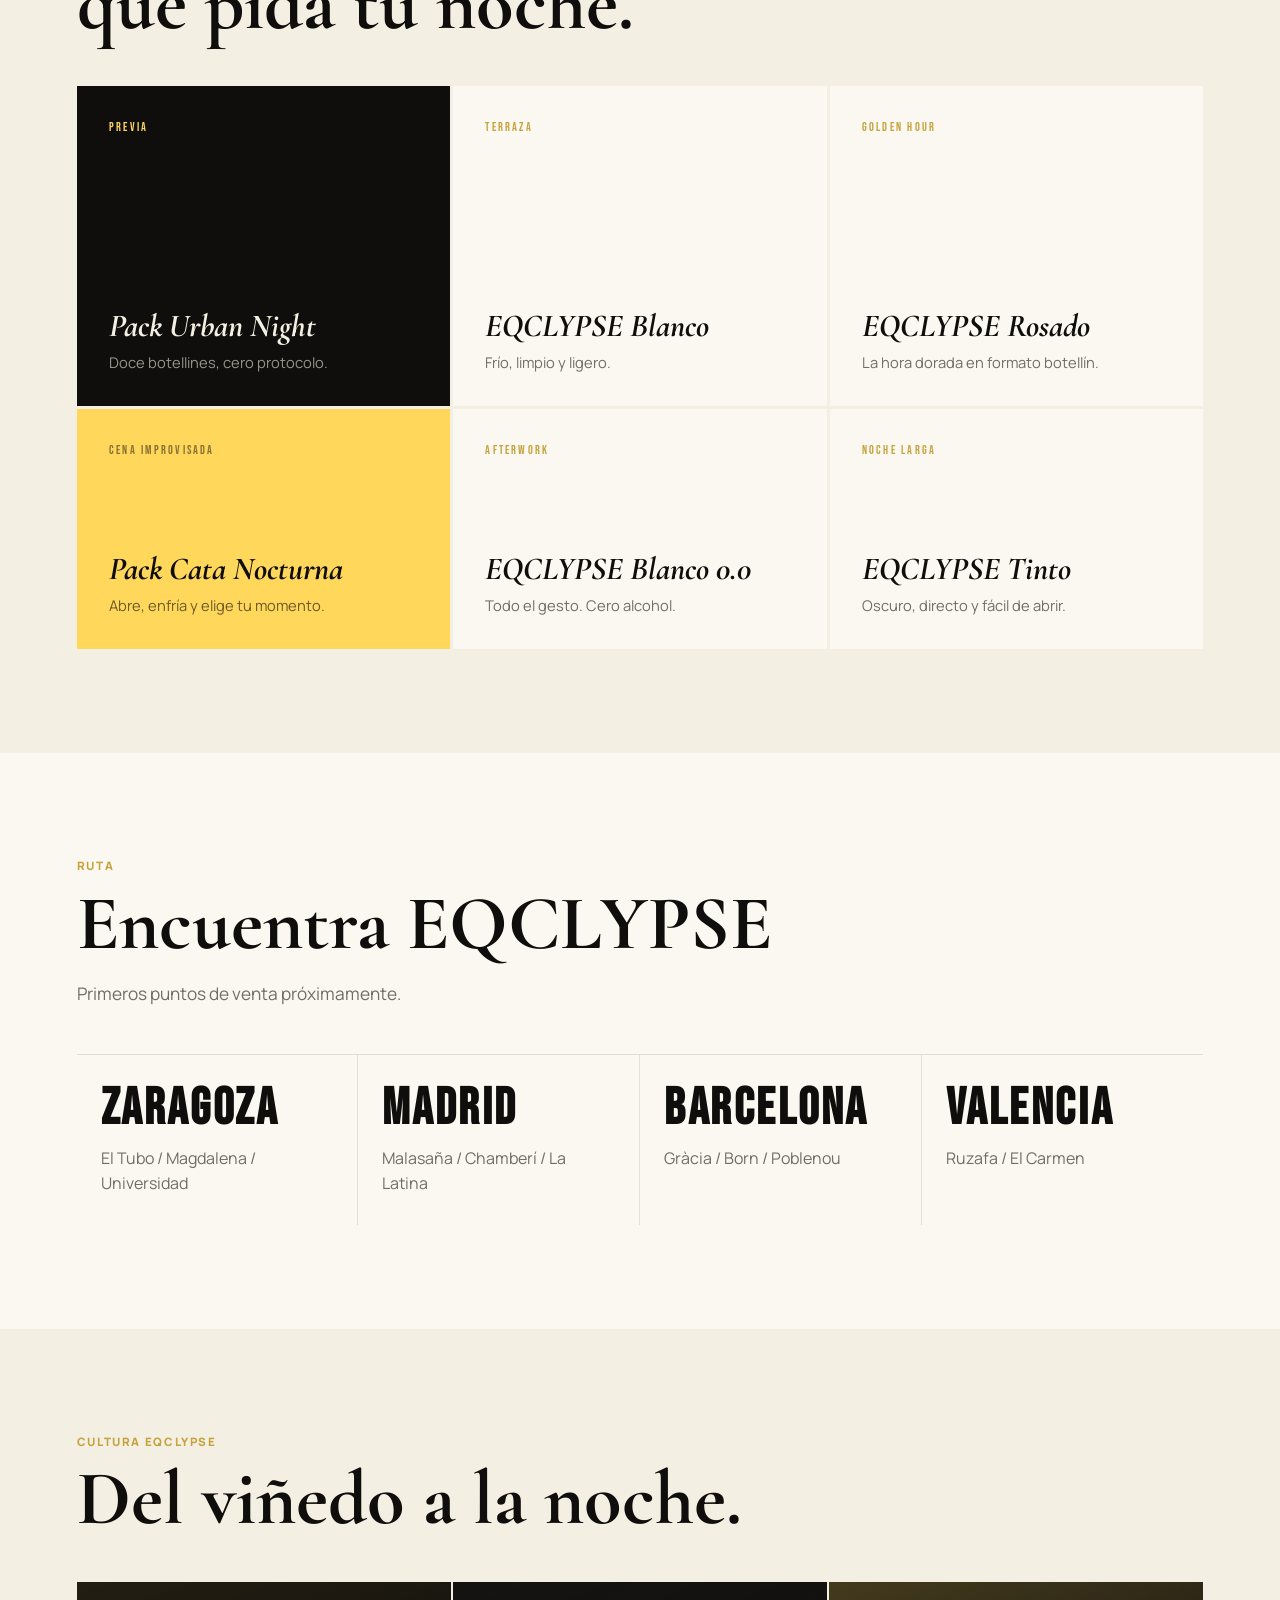
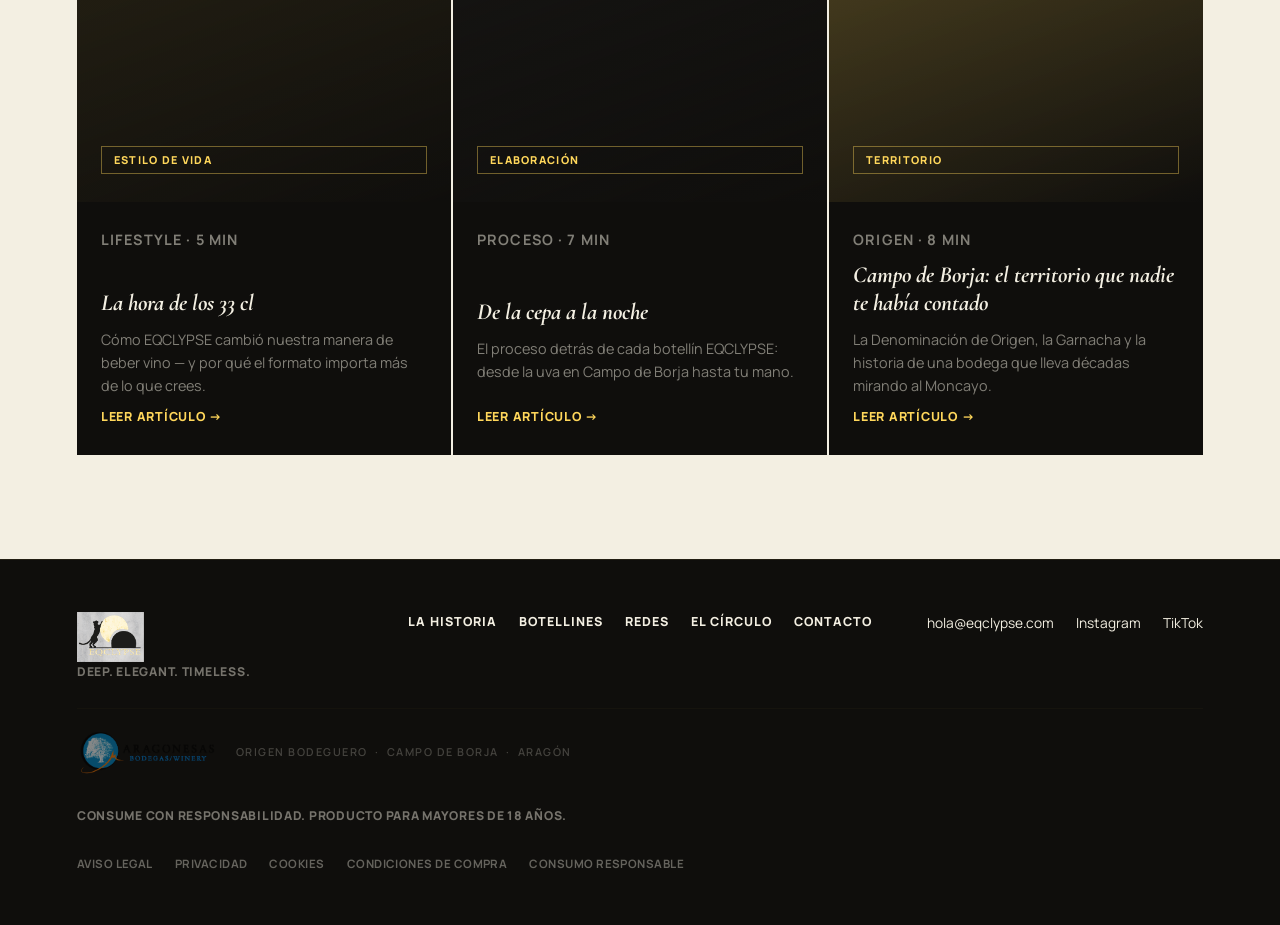
==== commit dff959d6: "Show full bottle in transition video" ====
--- a/index.html
+++ b/index.html
@@ -238,6 +238,15 @@
       <section class="scroll-video-section" id="homeRedesTransition" aria-label="Transición visual EQCLYPSE">
         <div class="scroll-video-sticky">
           <video
+            class="scroll-video__backdrop"
+            id="homeRedesVideoBackdrop"
+            src="assets/home-redes-transition.mp4"
+            muted
+            playsinline
+            preload="auto"
+            aria-hidden="true"
+          ></video>
+          <video
             class="scroll-video"
             id="homeRedesVideo"
             src="assets/home-redes-transition.mp4"
--- a/styles.css
+++ b/styles.css
@@ -649,22 +649,37 @@
   isolation: isolate;
 }
 
+.scroll-video__backdrop {
+  position: absolute;
+  inset: -4%;
+  z-index: 0;
+  width: 108%;
+  height: 108%;
+  object-fit: cover;
+  object-position: center;
+  filter: blur(26px) saturate(1.08);
+  opacity: 0.48;
+  transform: scale(1.08);
+}
+
 .scroll-video {
+  position: absolute;
+  inset: 0;
+  z-index: 1;
   width: 100%;
   height: 100%;
-  object-fit: cover;
+  object-fit: contain;
   object-position: center;
-  background: #060604;
-  transform: scale(1.01);
+  background: transparent;
 }
 
 .scroll-video__shade {
   position: absolute;
   inset: 0;
-  z-index: 1;
+  z-index: 2;
   background:
-    linear-gradient(90deg, rgba(0, 0, 0, 0.68), rgba(0, 0, 0, 0.18) 48%, rgba(0, 0, 0, 0.58)),
-    linear-gradient(180deg, rgba(0, 0, 0, 0.24), transparent 38%, rgba(0, 0, 0, 0.74));
+    linear-gradient(90deg, rgba(0, 0, 0, 0.72), rgba(0, 0, 0, 0.06) 48%, rgba(0, 0, 0, 0.56)),
+    linear-gradient(180deg, rgba(0, 0, 0, 0.12), transparent 42%, rgba(0, 0, 0, 0.7));
   pointer-events: none;
 }
 
@@ -672,7 +687,7 @@
   position: absolute;
   left: 6vw;
   bottom: clamp(42px, 9vh, 96px);
-  z-index: 2;
+  z-index: 3;
   width: min(620px, calc(100% - 12vw));
   color: var(--cream);
 }
@@ -697,7 +712,7 @@
   right: 6vw;
   bottom: 32px;
   left: 6vw;
-  z-index: 2;
+  z-index: 3;
   height: 2px;
   border-radius: 999px;
   background: rgba(243, 239, 226, 0.16);
@@ -3129,16 +3144,23 @@
 
   .scroll-video__shade {
     background:
-      linear-gradient(180deg, rgba(0, 0, 0, 0.18), transparent 34%, rgba(0, 0, 0, 0.82)),
-      linear-gradient(90deg, rgba(0, 0, 0, 0.52), transparent 62%);
+      linear-gradient(180deg, rgba(0, 0, 0, 0.16), transparent 34%, rgba(0, 0, 0, 0.82)),
+      linear-gradient(90deg, rgba(0, 0, 0, 0.62), transparent 74%);
   }
 
   .scroll-video__copy {
-    bottom: 58px;
+    top: 14px;
+    bottom: auto;
+    width: min(290px, 86vw);
   }
 
   .scroll-video__copy h2 {
-    font-size: clamp(2.7rem, 14vw, 4.8rem);
+    margin-bottom: 8px;
+    font-size: clamp(2rem, 10vw, 3.2rem);
+  }
+
+  .scroll-video__copy p:not(.eyebrow) {
+    font-size: 0.92rem;
   }
 
   .scroll-video__progress {
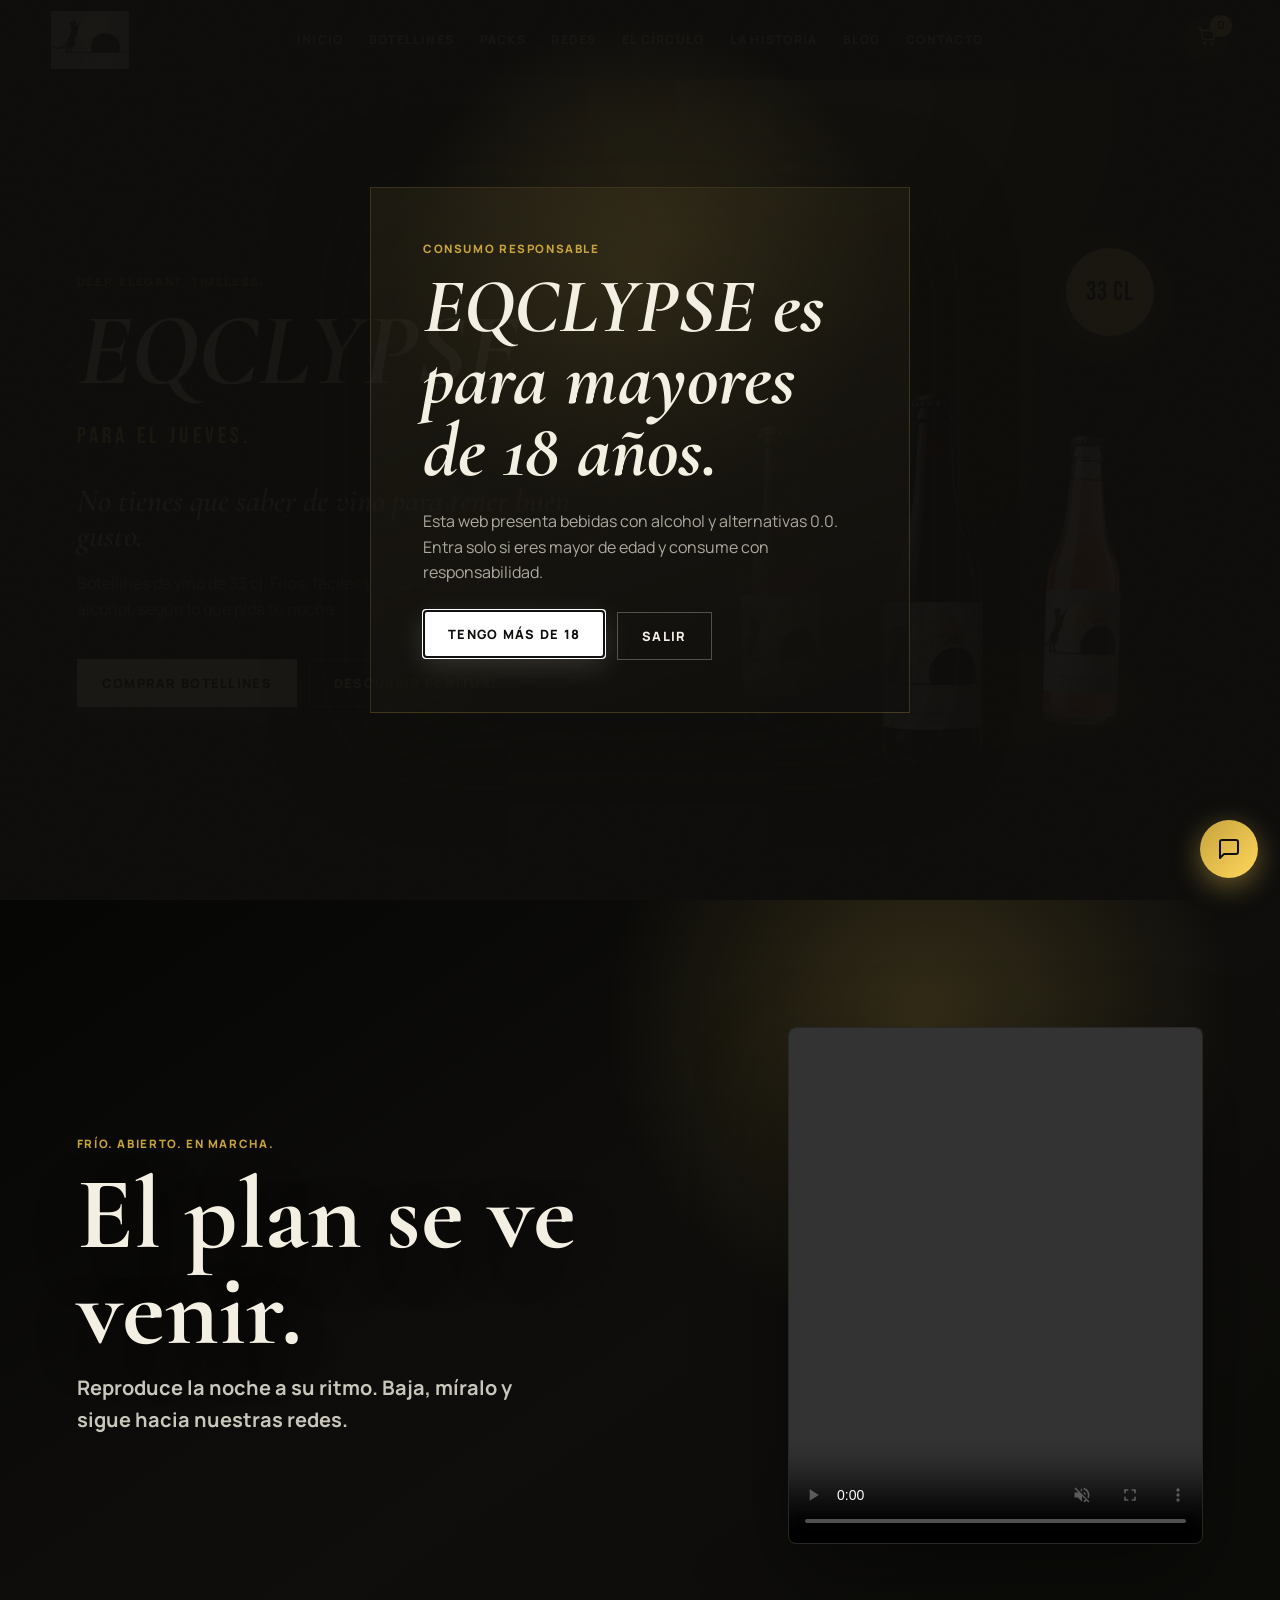
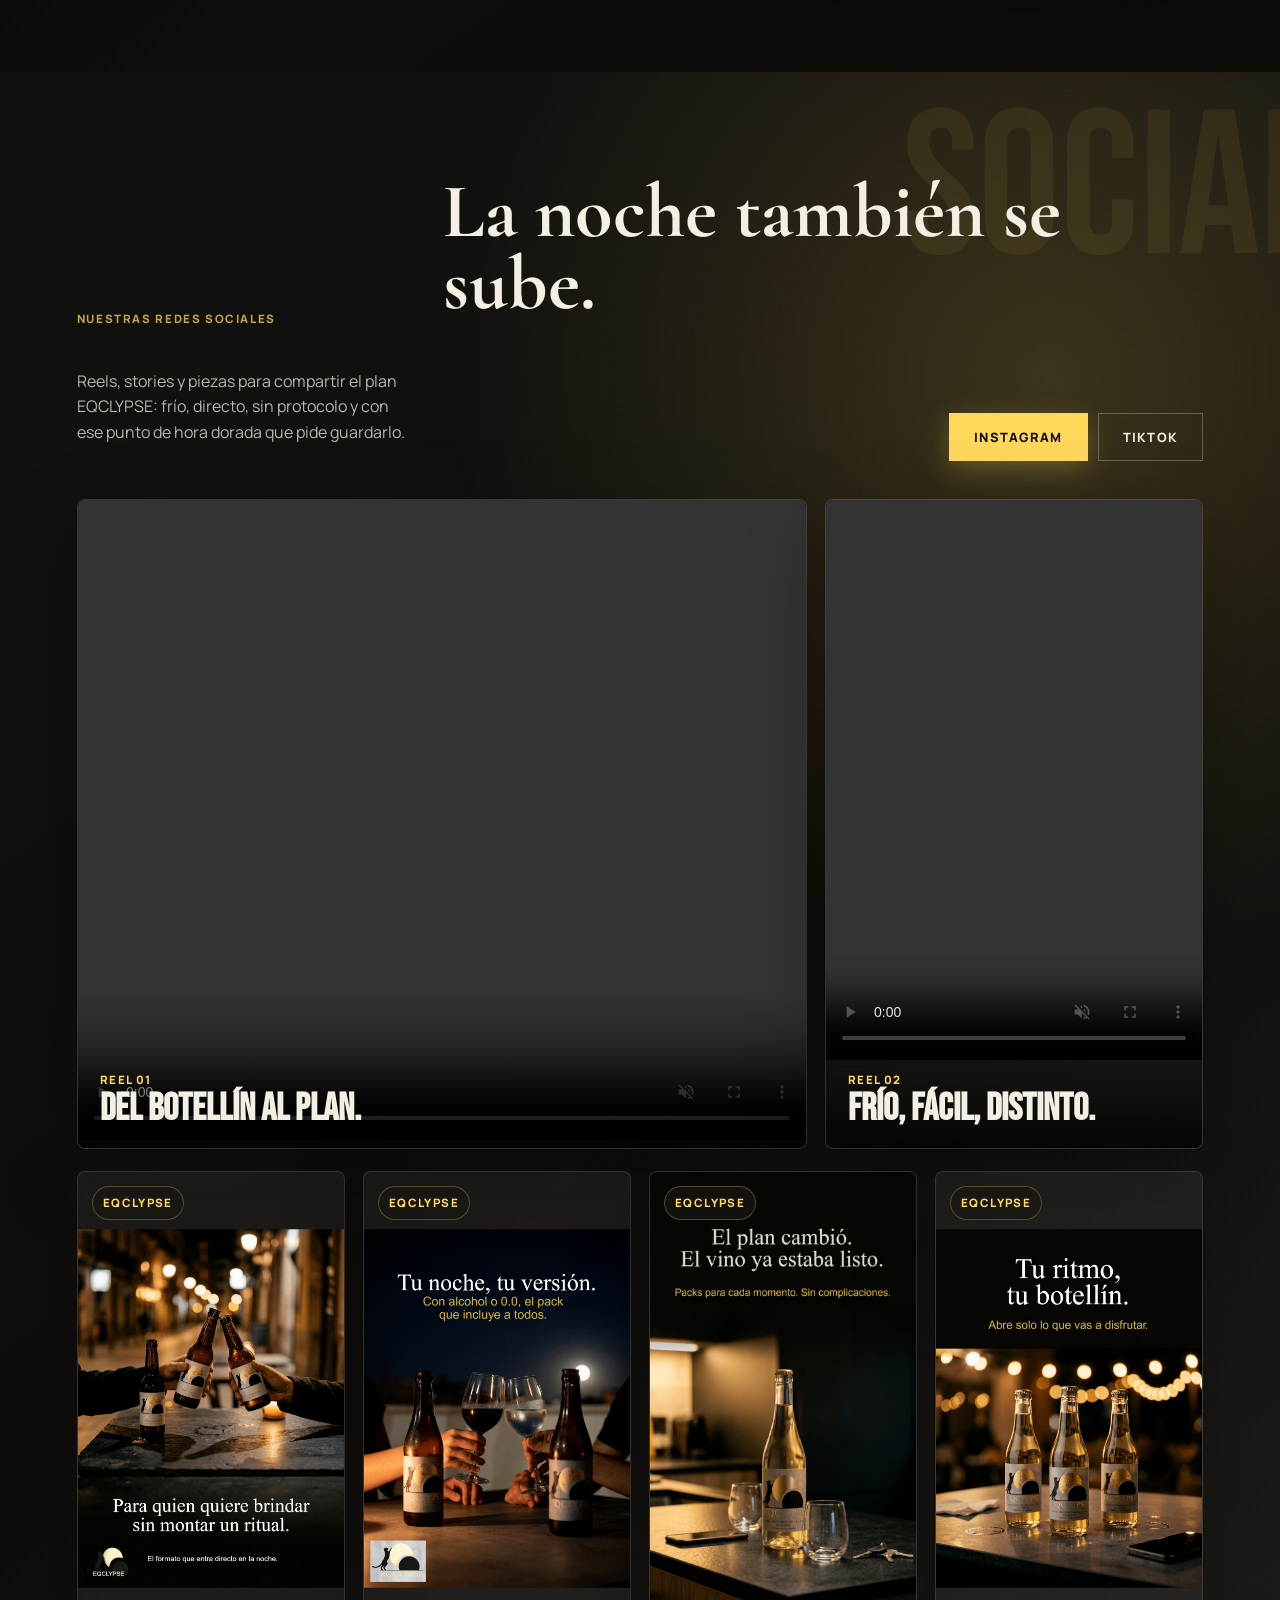
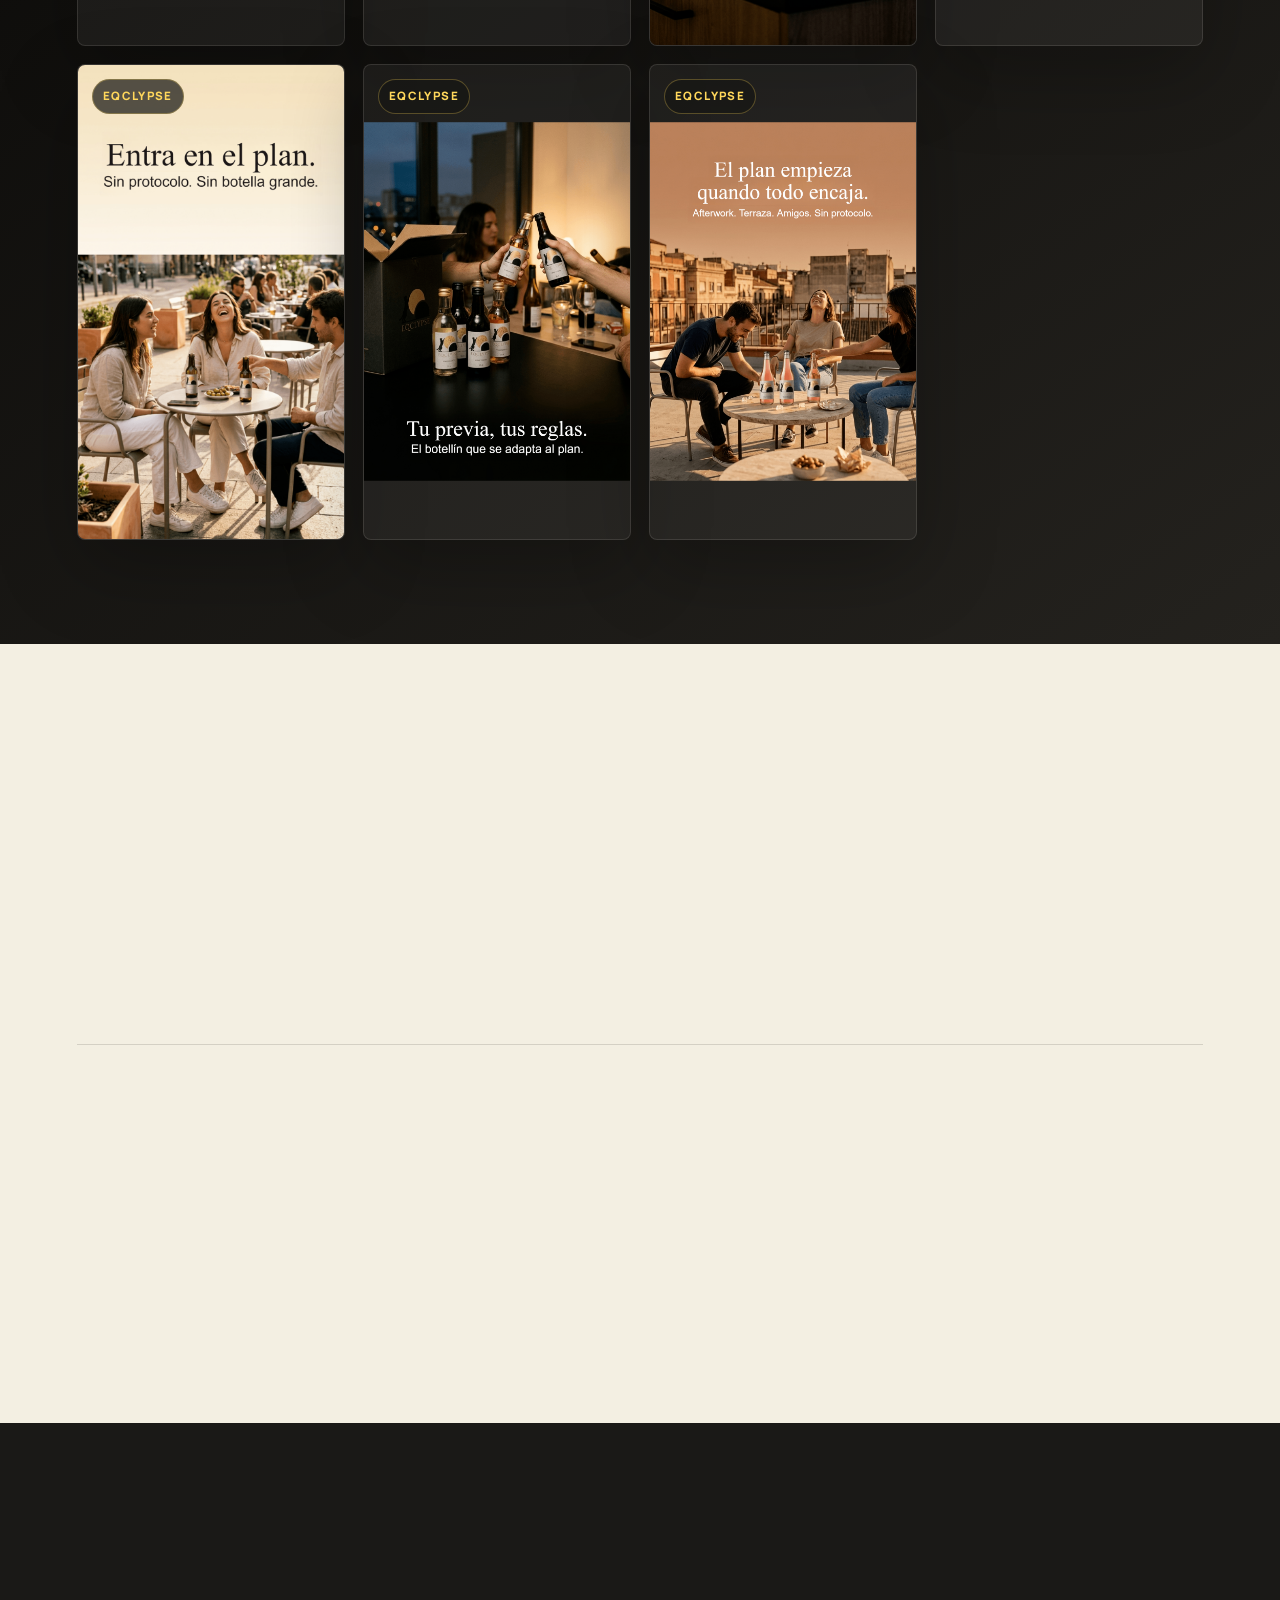
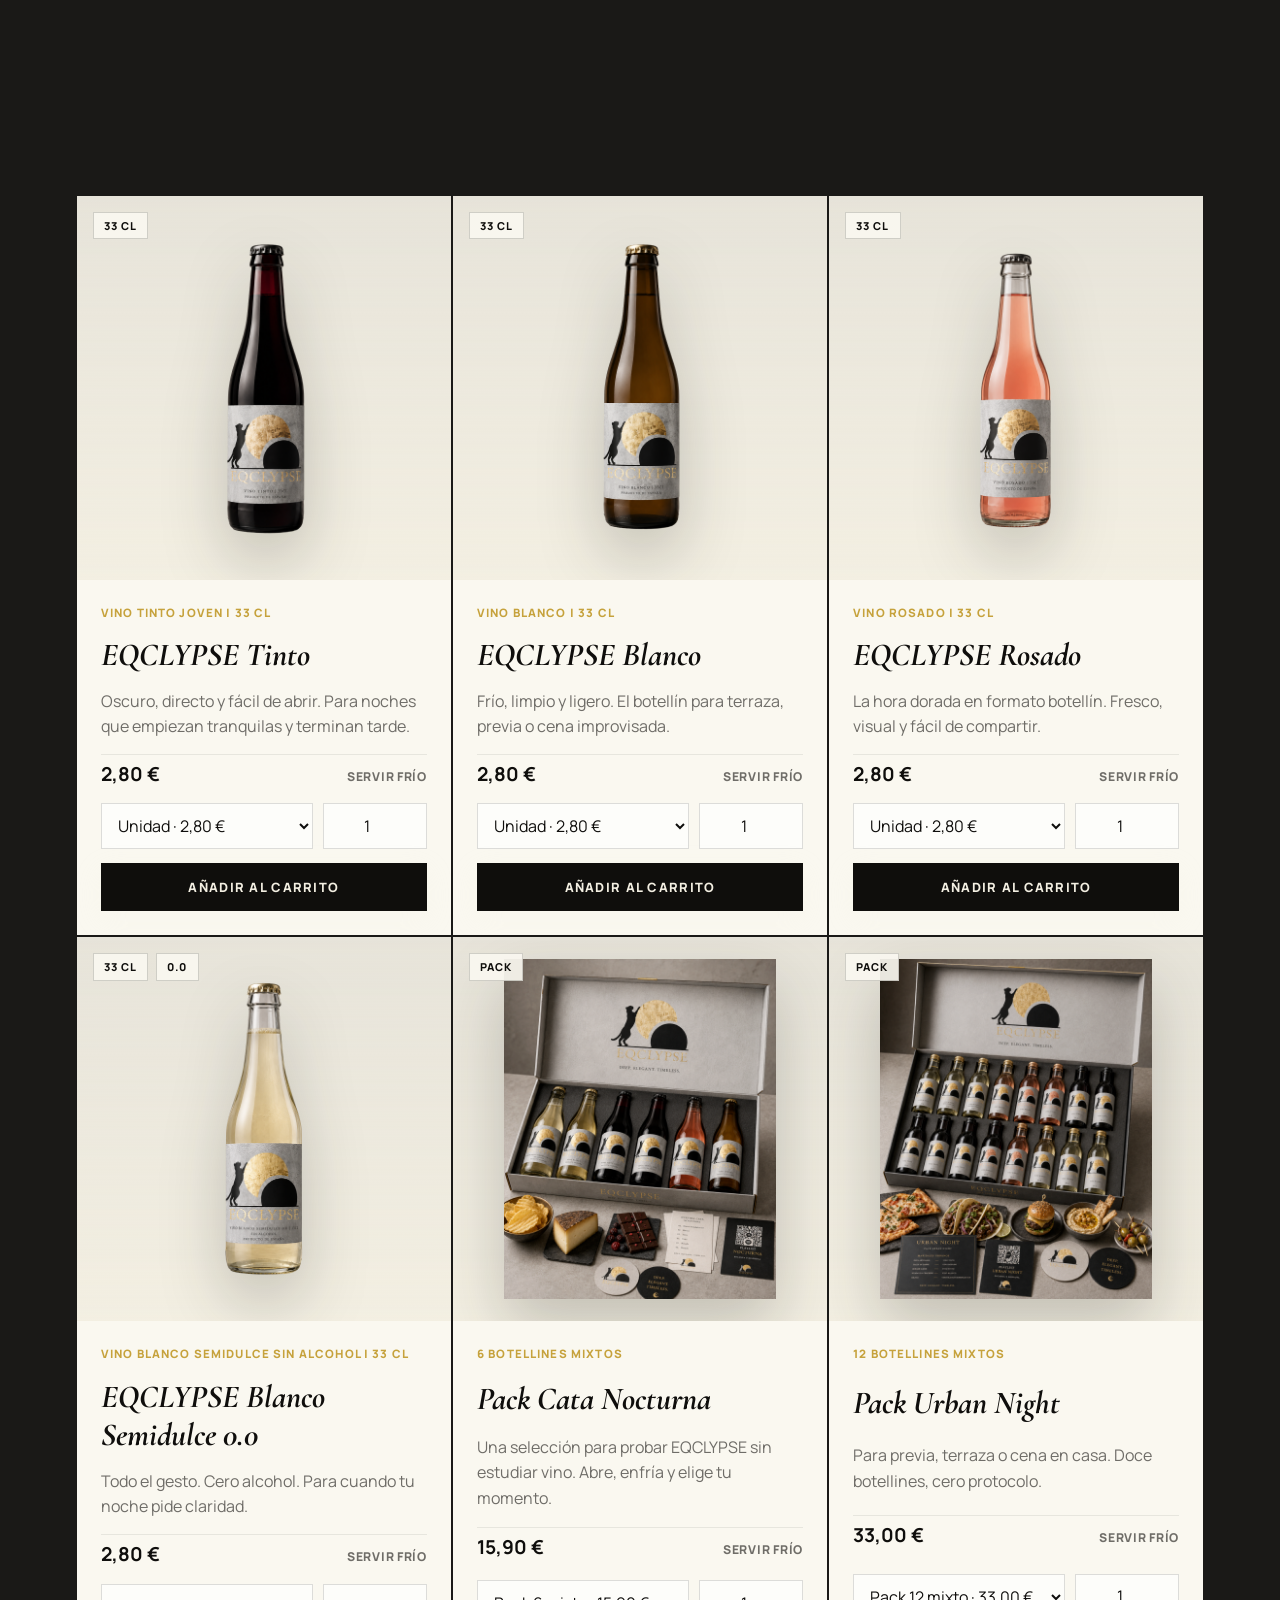
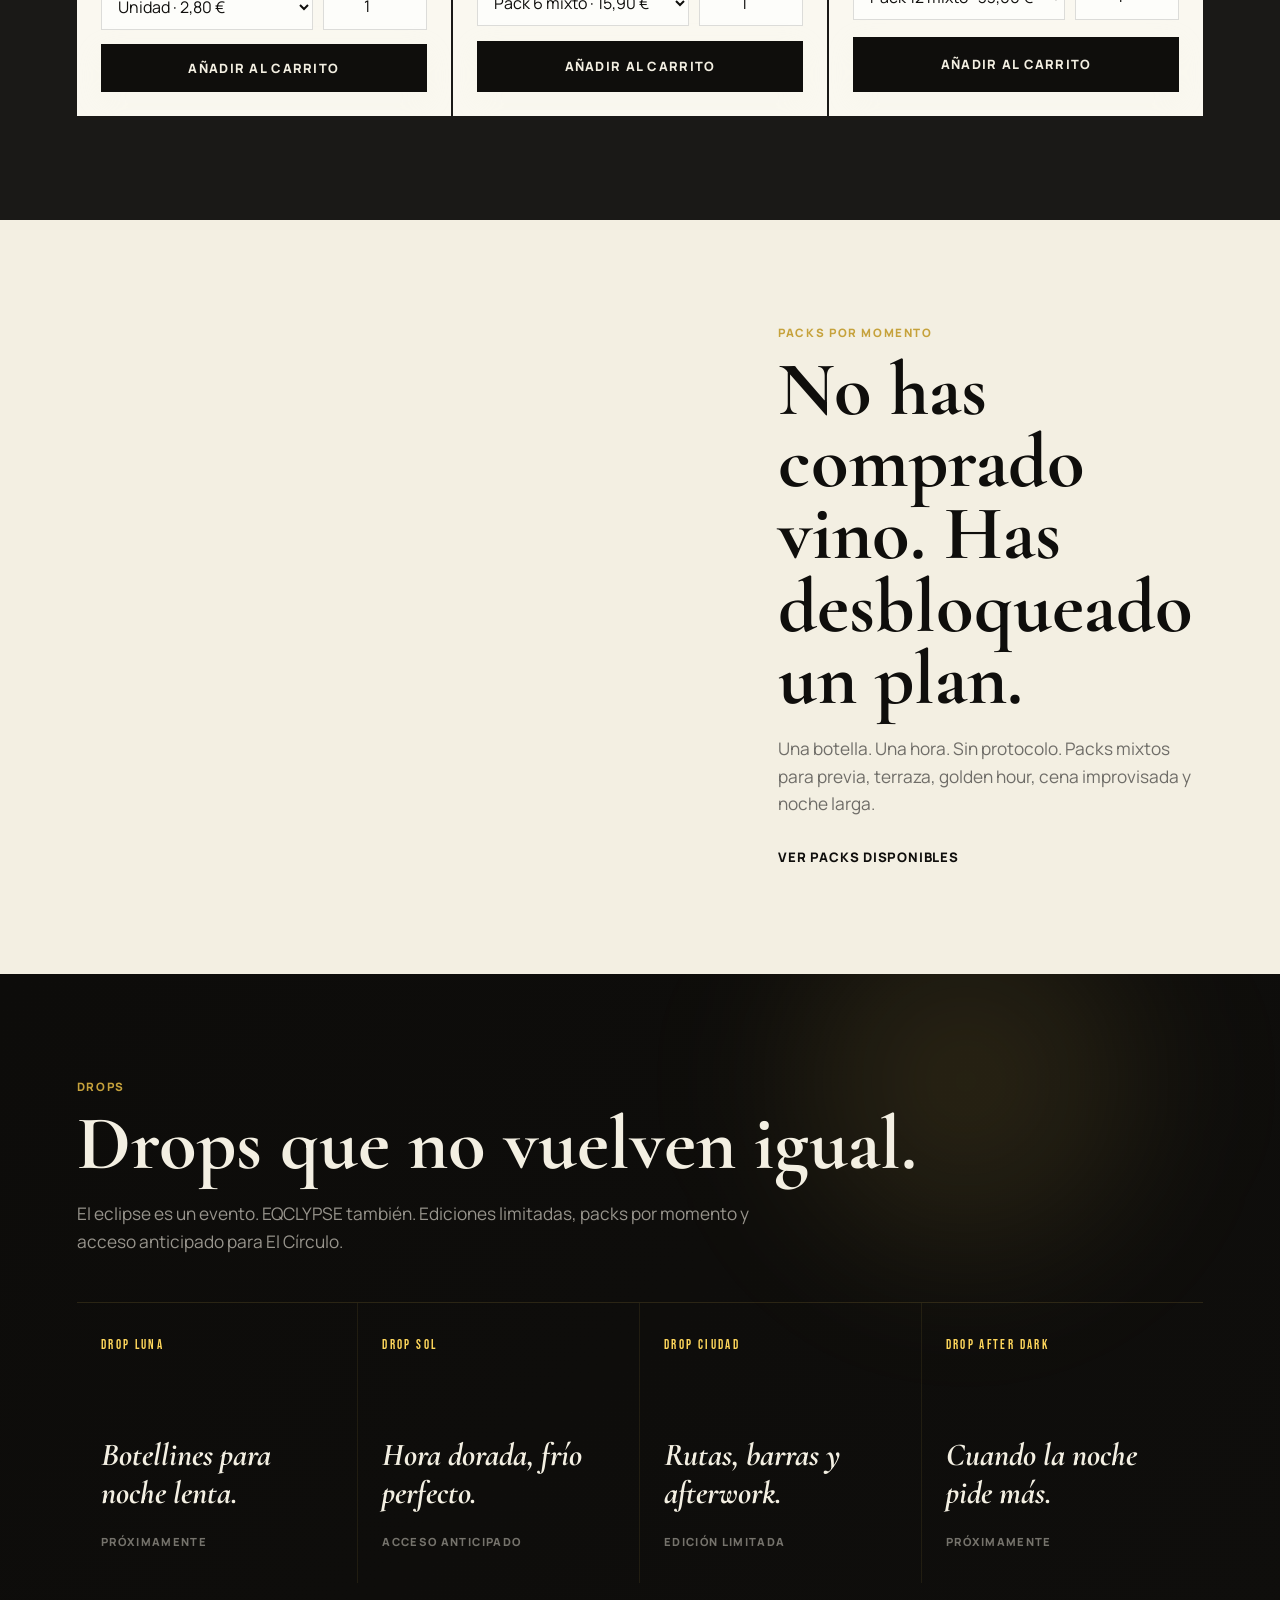
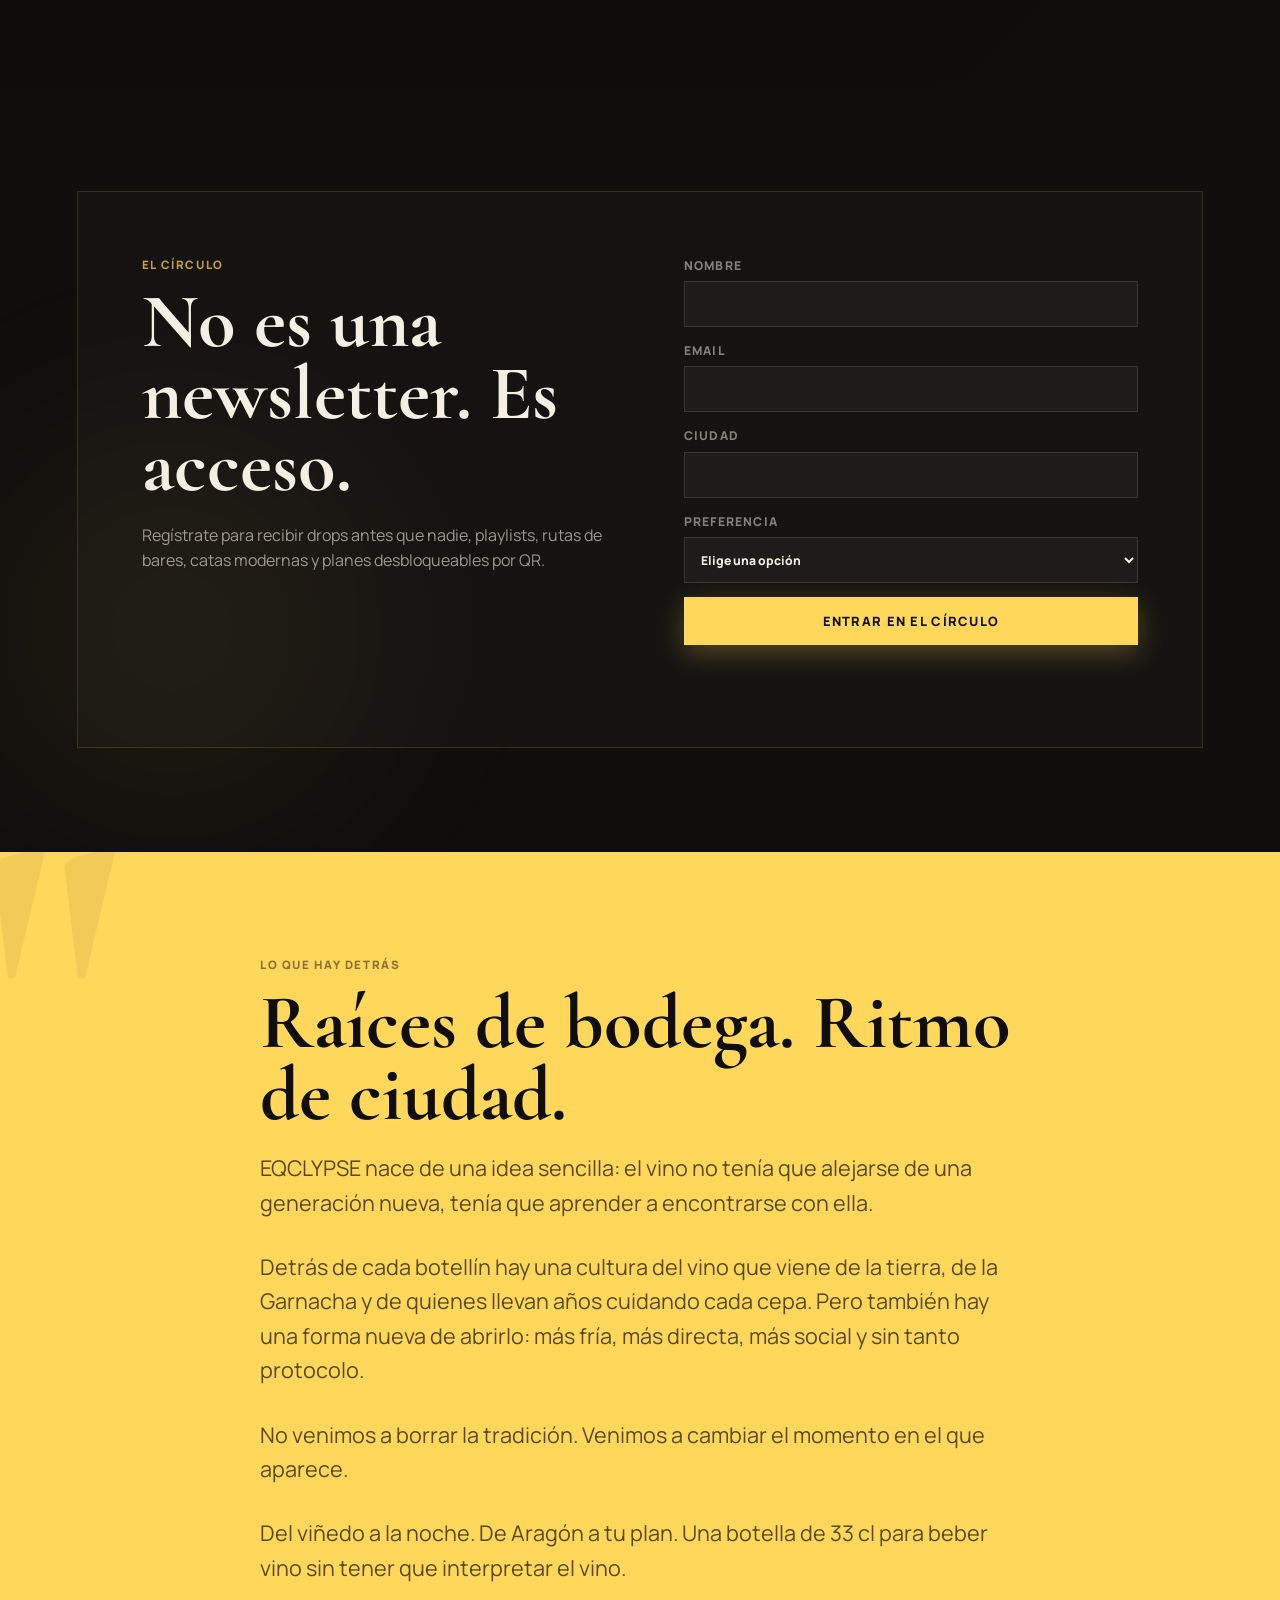
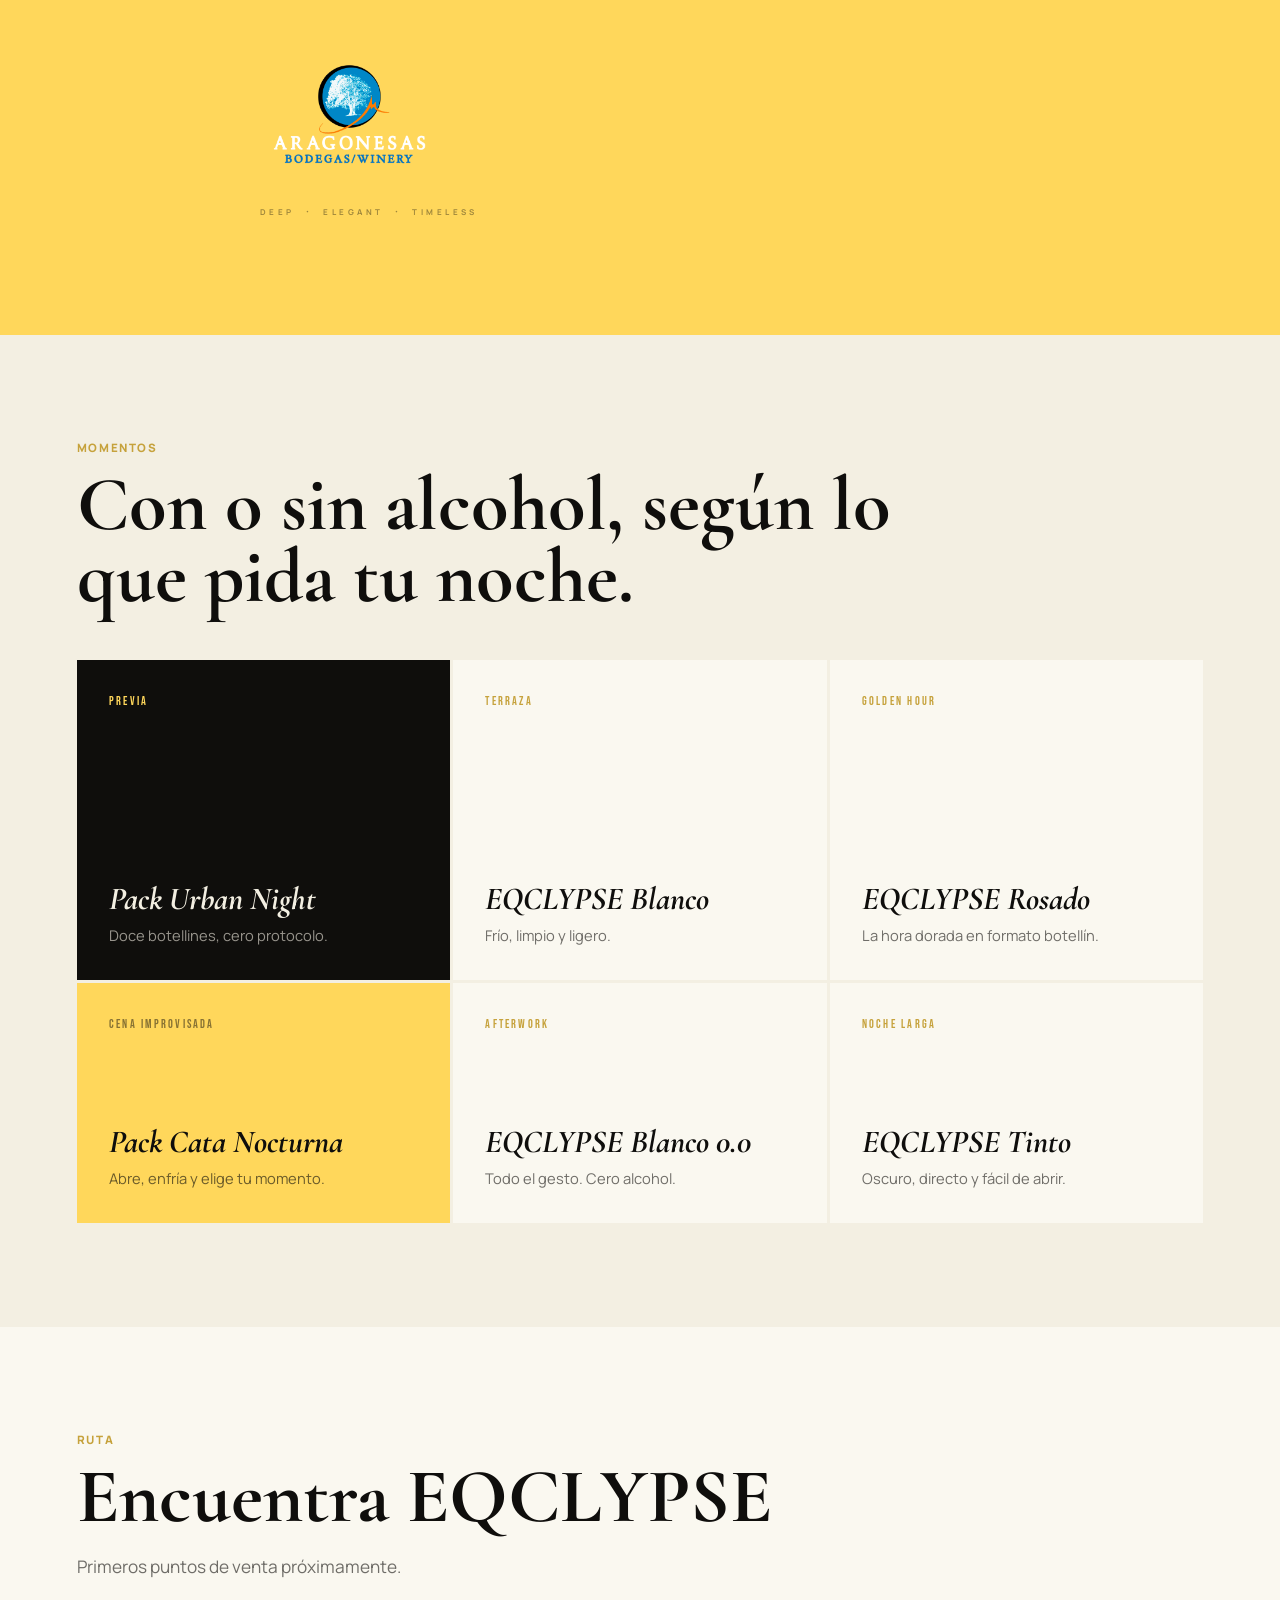
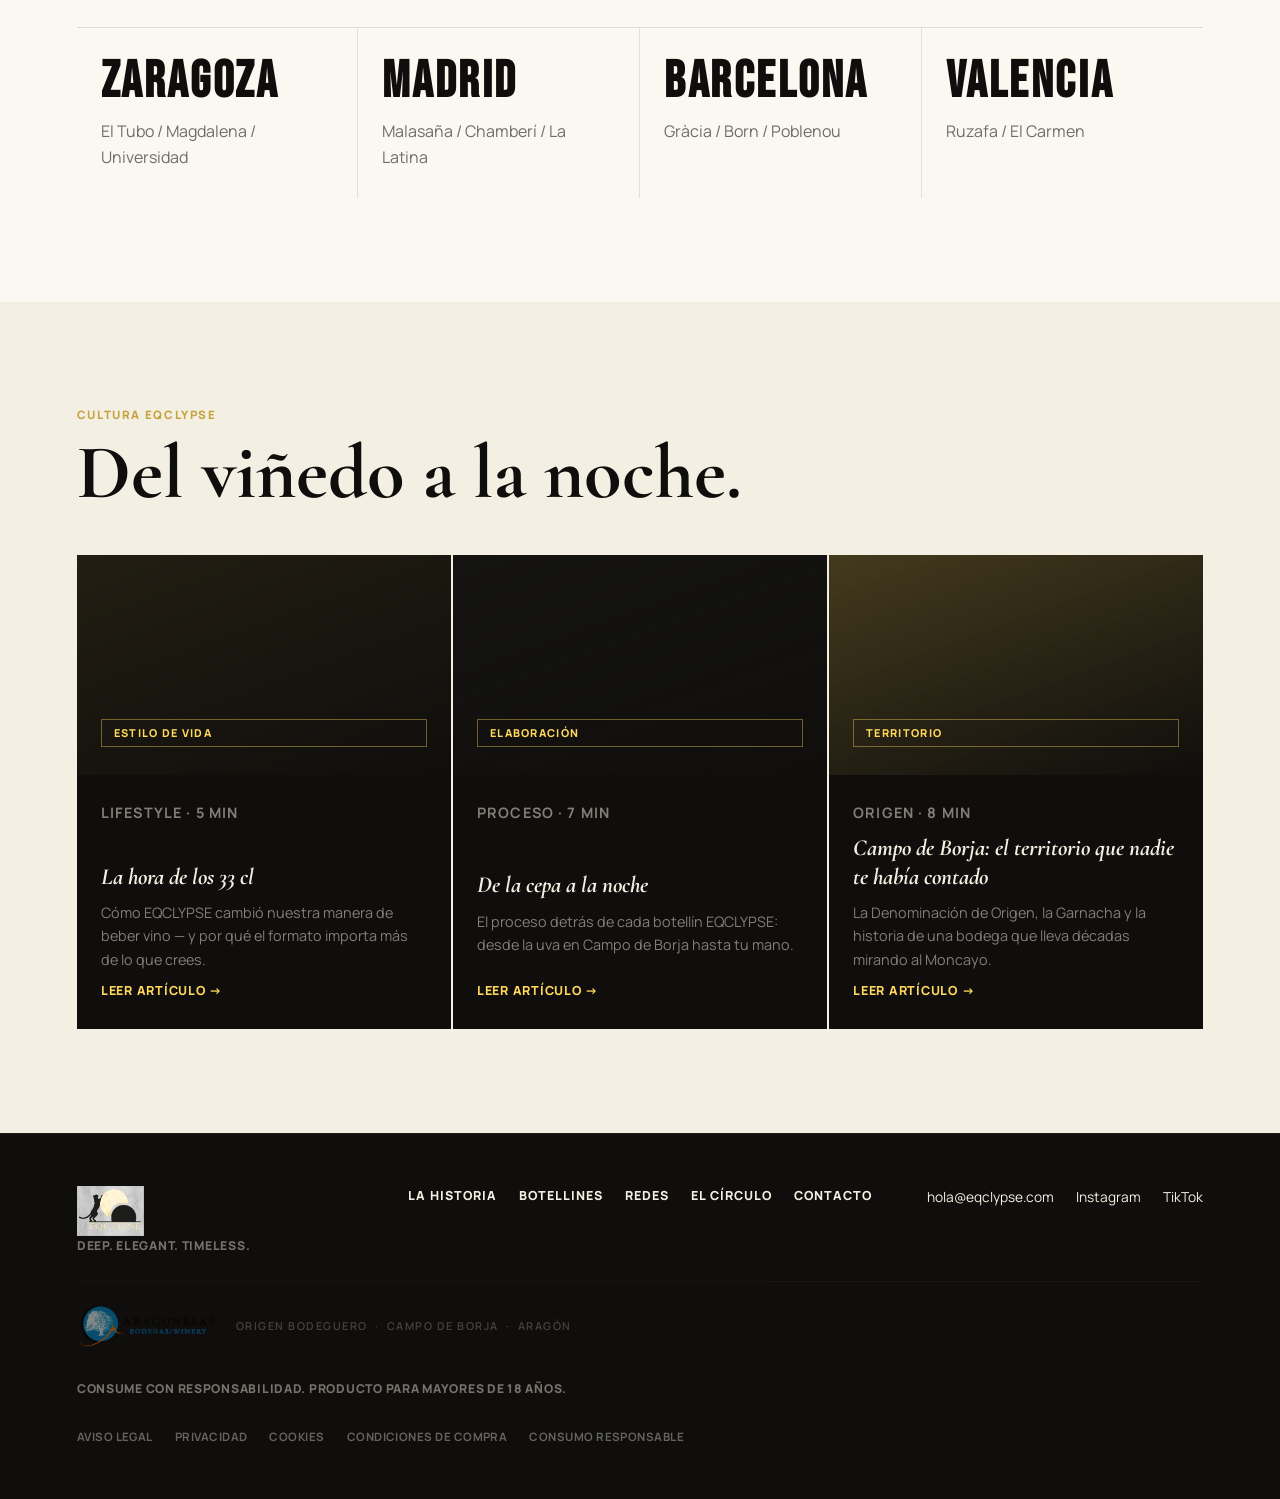
==== commit 2d2d7c2a: "Use normal transition video playback" ====
--- a/index.html
+++ b/index.html
@@ -237,33 +237,24 @@
 
       <section class="scroll-video-section" id="homeRedesTransition" aria-label="Transición visual EQCLYPSE">
         <div class="scroll-video-sticky">
+          <div class="scroll-video__copy reveal">
+            <p class="eyebrow">Frío. Abierto. En marcha.</p>
+            <h2>El plan se ve venir.</h2>
+            <p>Reproduce la noche a su ritmo. Baja, míralo y sigue hacia nuestras redes.</p>
+          </div>
           <video
-            class="scroll-video__backdrop"
-            id="homeRedesVideoBackdrop"
-            src="assets/home-redes-transition.mp4"
-            muted
-            playsinline
-            preload="auto"
-            aria-hidden="true"
-          ></video>
-          <video
-            class="scroll-video"
+            class="scroll-video reveal"
             id="homeRedesVideo"
             src="assets/home-redes-transition.mp4"
+            autoplay
             muted
+            loop
             playsinline
-            preload="auto"
-            aria-label="Animación cinematográfica de EQCLYPSE"
+            controls
+            preload="metadata"
+            data-inline-video
+            aria-label="Vídeo cinematográfico de EQCLYPSE"
           ></video>
-          <div class="scroll-video__shade" aria-hidden="true"></div>
-          <div class="scroll-video__copy reveal">
-            <p class="eyebrow">Frío. Abierto. En marcha.</p>
-            <h2>Del primer gesto al plan.</h2>
-            <p>Un scroll. Una noche que empieza. Sin protocolo.</p>
-          </div>
-          <div class="scroll-video__progress" aria-hidden="true">
-            <span id="homeRedesProgress"></span>
-          </div>
         </div>
       </section>
 
--- a/styles.css
+++ b/styles.css
@@ -630,72 +630,53 @@
   opacity: 0.55;
 }
 
-/* ─── Hero-to-social scroll video ────────────────────────────── */
+/* ─── Hero-to-social video ───────────────────────────────────── */
 
 .scroll-video-section {
   position: relative;
-  height: 200vh;
   margin-top: -1px;
-  background: var(--black);
+  padding: clamp(76px, 10vw, 132px) 6vw;
+  color: var(--cream);
+  background:
+    radial-gradient(circle at 72% 16%, rgba(255, 215, 91, 0.16), transparent 28%),
+    linear-gradient(145deg, #060604 0%, var(--black) 54%, #0b0b08 100%);
 }
 
 .scroll-video-sticky {
-  position: sticky;
-  top: 0;
-  height: 100svh;
-  min-height: 640px;
-  overflow: hidden;
-  background: #060604;
-  isolation: isolate;
-}
-
-.scroll-video__backdrop {
-  position: absolute;
-  inset: -4%;
-  z-index: 0;
-  width: 108%;
-  height: 108%;
-  object-fit: cover;
-  object-position: center;
-  filter: blur(26px) saturate(1.08);
-  opacity: 0.48;
-  transform: scale(1.08);
+  position: relative;
+  display: grid;
+  grid-template-columns: minmax(0, 0.84fr) minmax(280px, 0.56fr);
+  gap: clamp(32px, 7vw, 104px);
+  align-items: center;
+  max-width: 1180px;
+  margin: 0 auto;
 }
 
 .scroll-video {
-  position: absolute;
-  inset: 0;
-  z-index: 1;
-  width: 100%;
-  height: 100%;
+  position: relative;
+  width: min(100%, 560px);
+  height: auto;
+  max-height: min(78vh, 820px);
+  margin: 0 auto;
+  aspect-ratio: 2176 / 2714;
   object-fit: contain;
   object-position: center;
-  background: transparent;
-}
-
-.scroll-video__shade {
-  position: absolute;
-  inset: 0;
-  z-index: 2;
-  background:
-    linear-gradient(90deg, rgba(0, 0, 0, 0.72), rgba(0, 0, 0, 0.06) 48%, rgba(0, 0, 0, 0.56)),
-    linear-gradient(180deg, rgba(0, 0, 0, 0.12), transparent 42%, rgba(0, 0, 0, 0.7));
-  pointer-events: none;
+  border: 1px solid rgba(243, 239, 226, 0.14);
+  border-radius: 8px;
+  background: #060604;
+  box-shadow: 0 34px 90px rgba(0, 0, 0, 0.38);
 }
 
 .scroll-video__copy {
-  position: absolute;
-  left: 6vw;
-  bottom: clamp(42px, 9vh, 96px);
-  z-index: 3;
-  width: min(620px, calc(100% - 12vw));
+  position: relative;
+  width: min(620px, 100%);
   color: var(--cream);
 }
 
 .scroll-video__copy h2 {
   margin-bottom: 14px;
   color: var(--cream);
-  font-size: clamp(3rem, 8vw, 8rem);
+  font-size: clamp(3rem, 8vw, 7.4rem);
   text-shadow: 0 18px 50px rgba(0, 0, 0, 0.34);
 }
 
@@ -705,27 +686,6 @@
   color: rgba(243, 239, 226, 0.82);
   font-size: clamp(1rem, 2vw, 1.25rem);
   font-weight: 700;
-}
-
-.scroll-video__progress {
-  position: absolute;
-  right: 6vw;
-  bottom: 32px;
-  left: 6vw;
-  z-index: 3;
-  height: 2px;
-  border-radius: 999px;
-  background: rgba(243, 239, 226, 0.16);
-  overflow: hidden;
-}
-
-.scroll-video__progress span {
-  display: block;
-  width: 0%;
-  height: 100%;
-  border-radius: inherit;
-  background: linear-gradient(90deg, var(--aged-gold), var(--gold));
-  box-shadow: 0 0 22px rgba(255, 215, 91, 0.54);
 }
 
 /* ─── Social content ─────────────────────────────────────────── */
@@ -3022,7 +2982,7 @@
   }
 
   .scroll-video-sticky {
-    min-height: 600px;
+    grid-template-columns: 1fr;
   }
 }
 
@@ -3087,12 +3047,6 @@
     justify-content: flex-start;
   }
 
-  .scroll-video__copy {
-    left: 5vw;
-    bottom: 72px;
-    width: min(560px, 90vw);
-  }
-
   .social-gallery {
     grid-template-columns: repeat(2, minmax(0, 1fr));
   }
@@ -3134,24 +3088,12 @@
     display: grid;
   }
 
-  .scroll-video-section {
-    height: 190vh;
-  }
-
   .scroll-video-sticky {
-    min-height: 560px;
-  }
-
-  .scroll-video__shade {
-    background:
-      linear-gradient(180deg, rgba(0, 0, 0, 0.16), transparent 34%, rgba(0, 0, 0, 0.82)),
-      linear-gradient(90deg, rgba(0, 0, 0, 0.62), transparent 74%);
+    gap: 26px;
   }
 
   .scroll-video__copy {
-    top: 14px;
-    bottom: auto;
-    width: min(290px, 86vw);
+    width: min(360px, 100%);
   }
 
   .scroll-video__copy h2 {
@@ -3163,10 +3105,9 @@
     font-size: 0.92rem;
   }
 
-  .scroll-video__progress {
-    right: 5vw;
-    bottom: 24px;
-    left: 5vw;
+  .scroll-video {
+    width: 100%;
+    max-height: none;
   }
 
   .social-section::before {
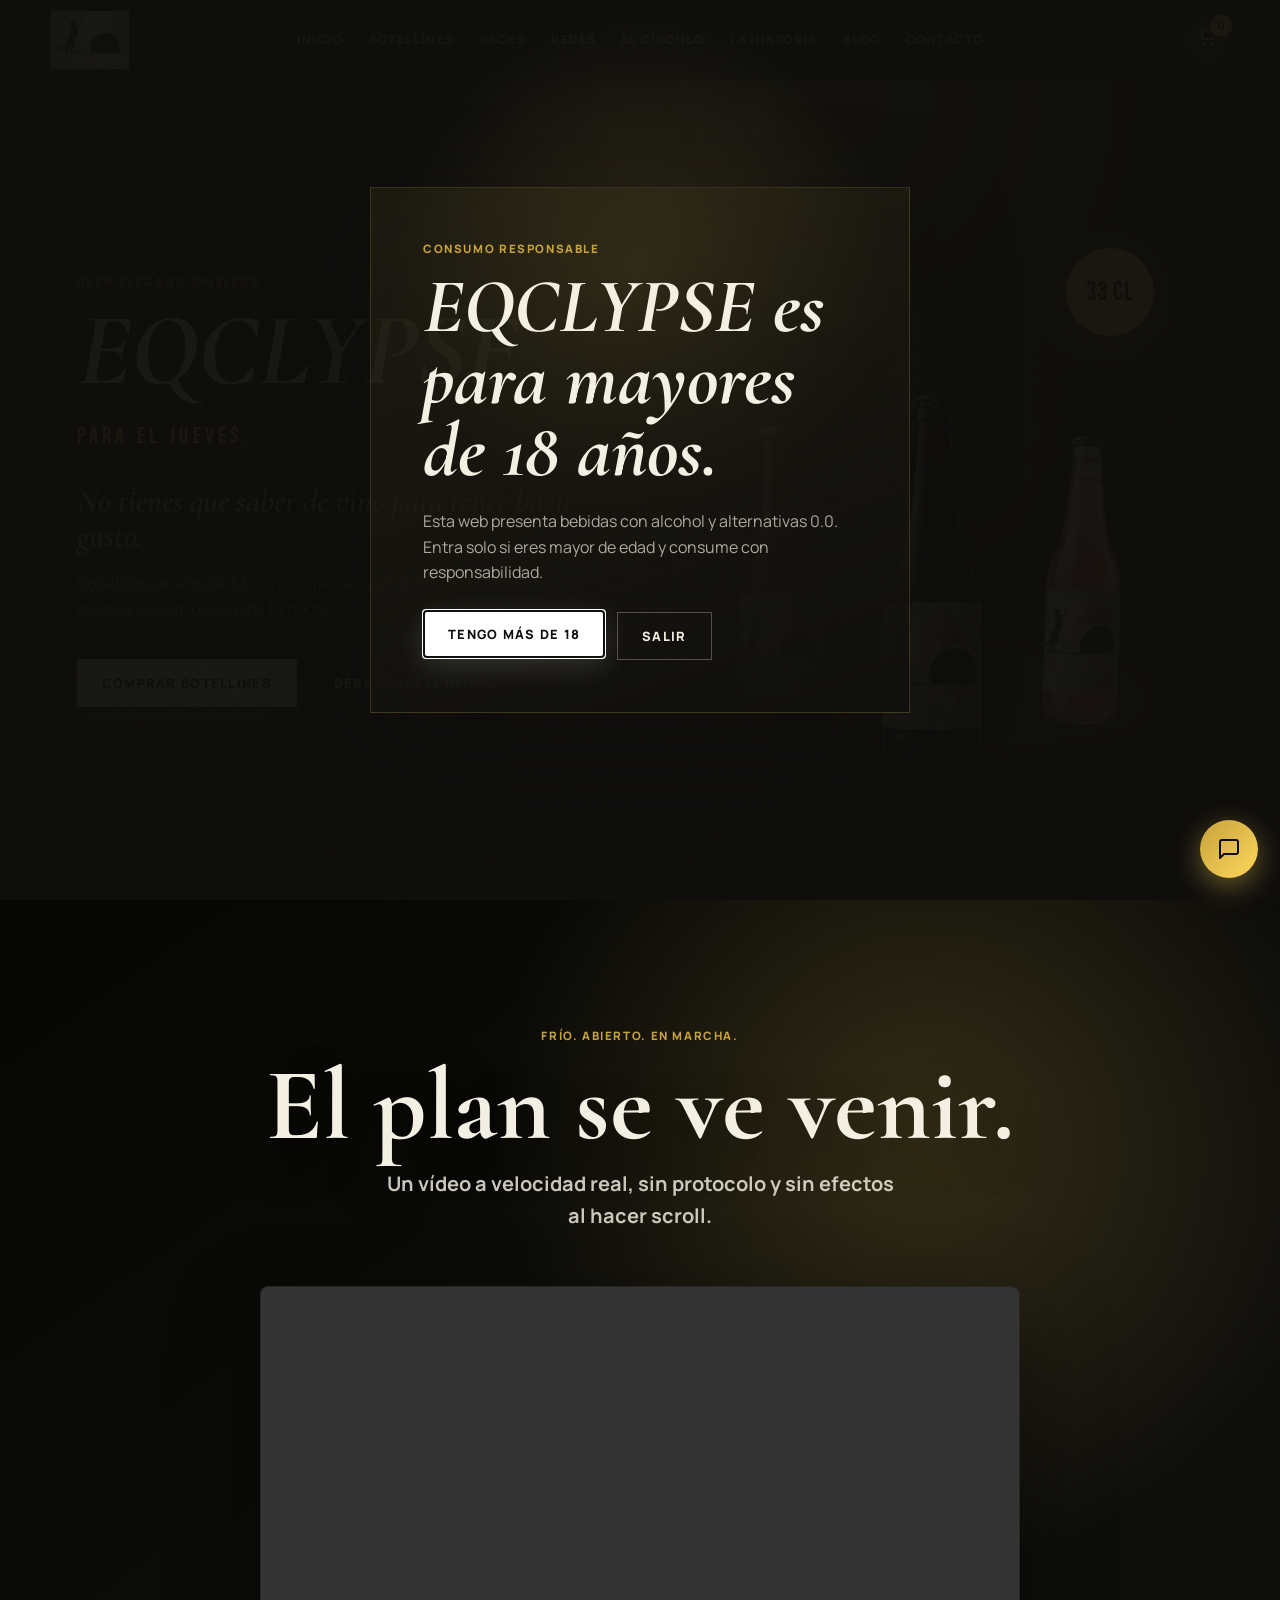
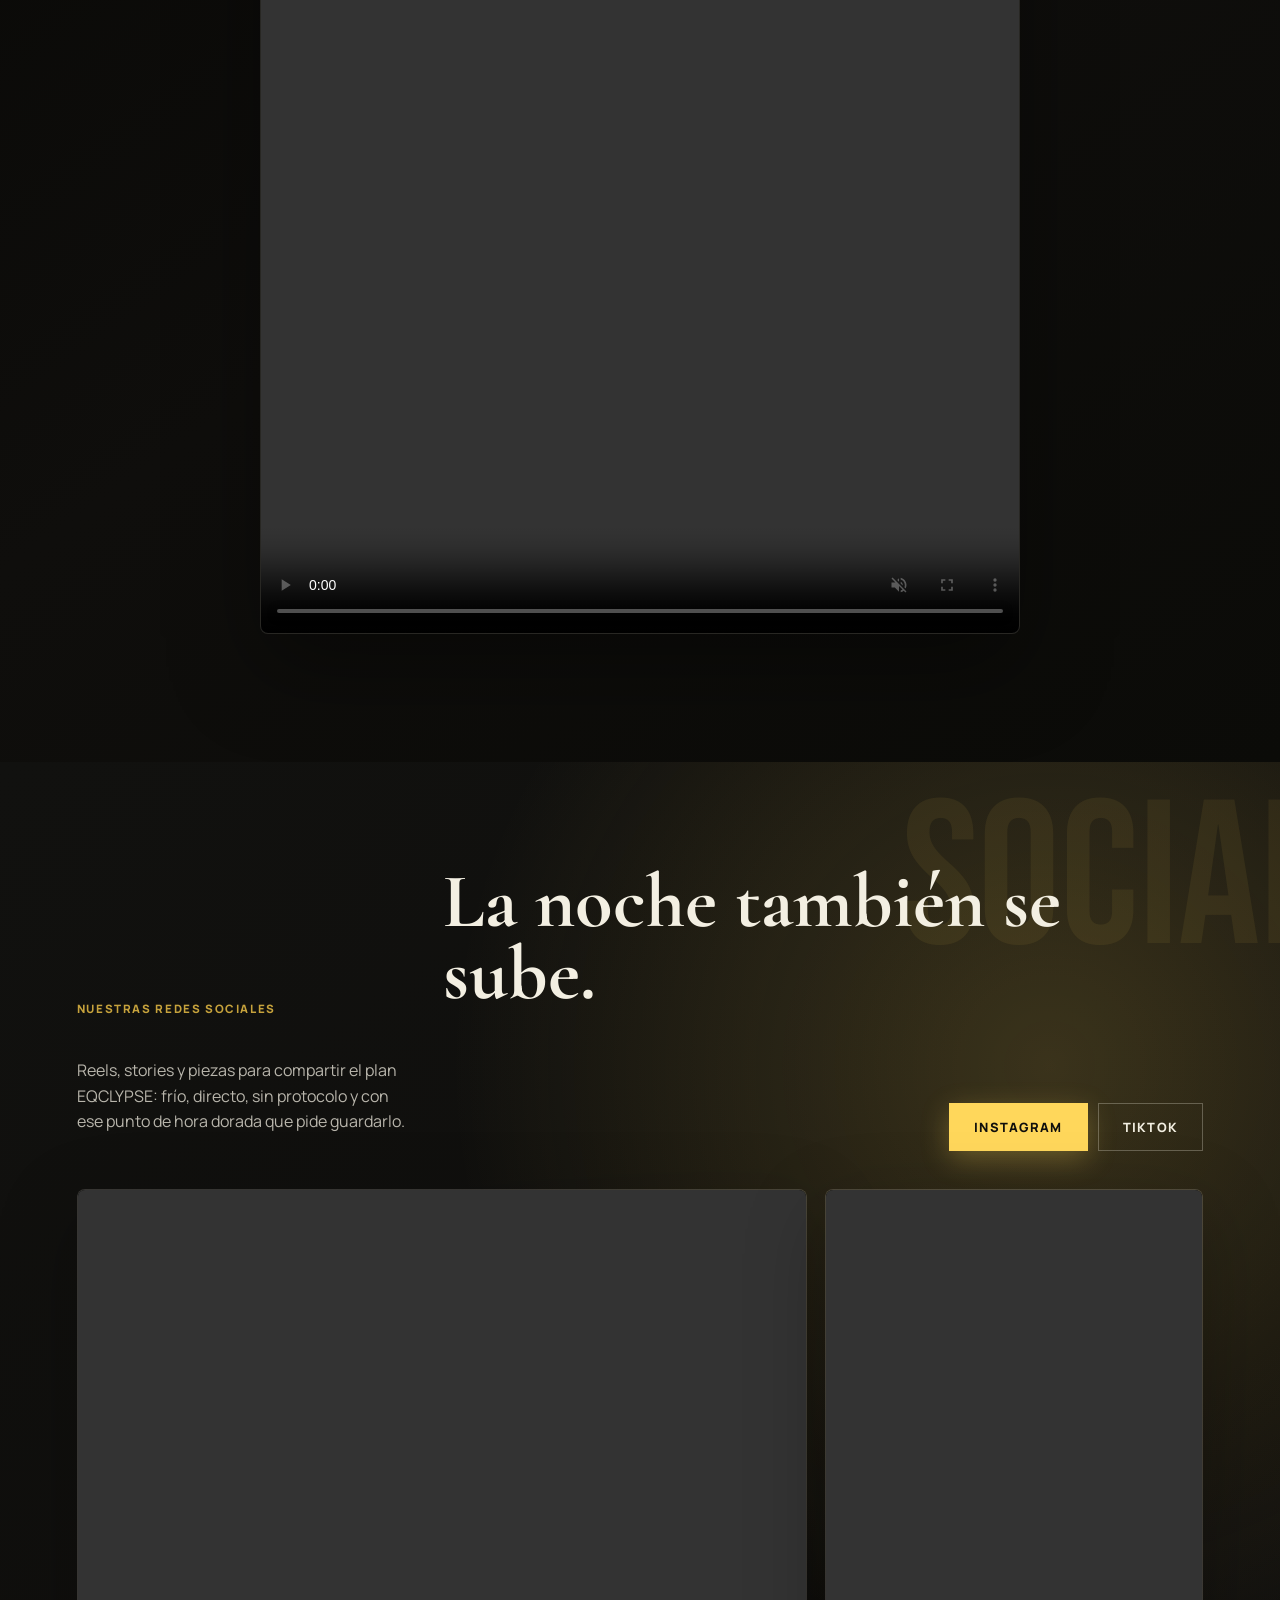
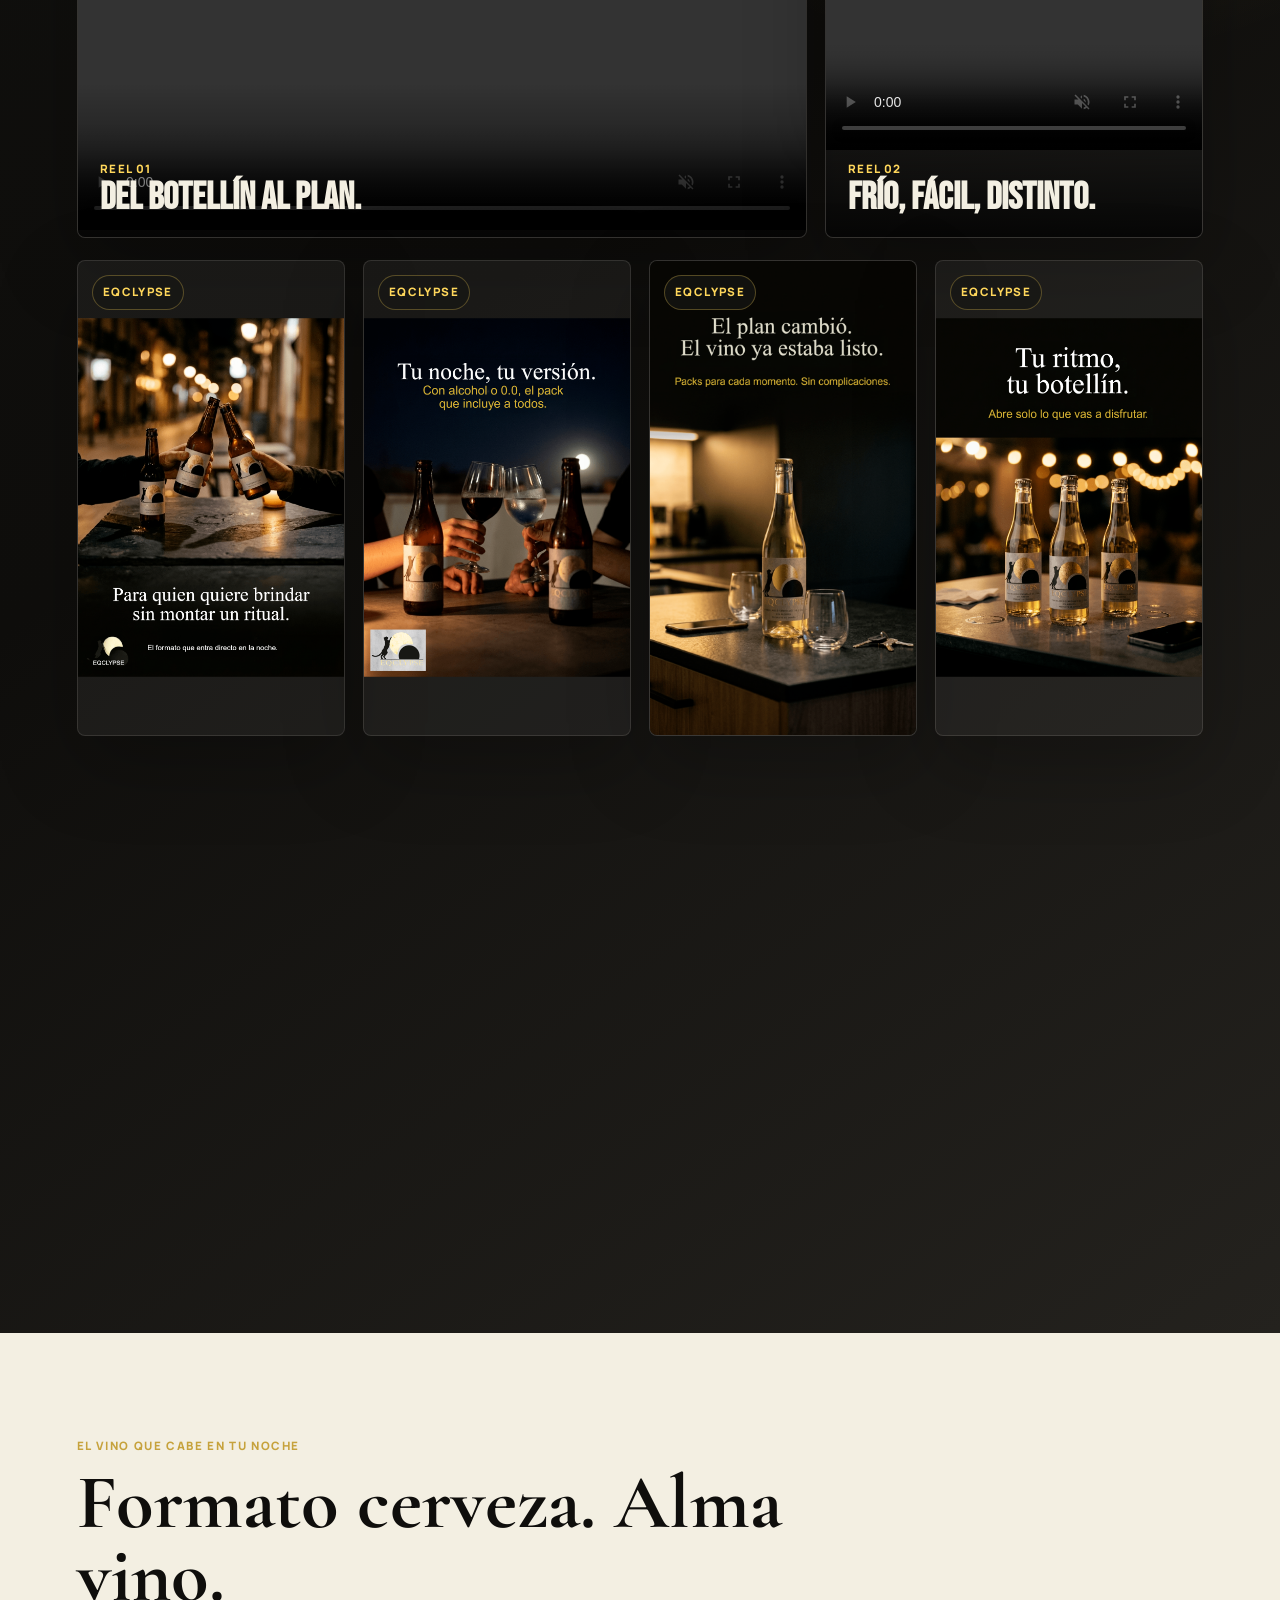
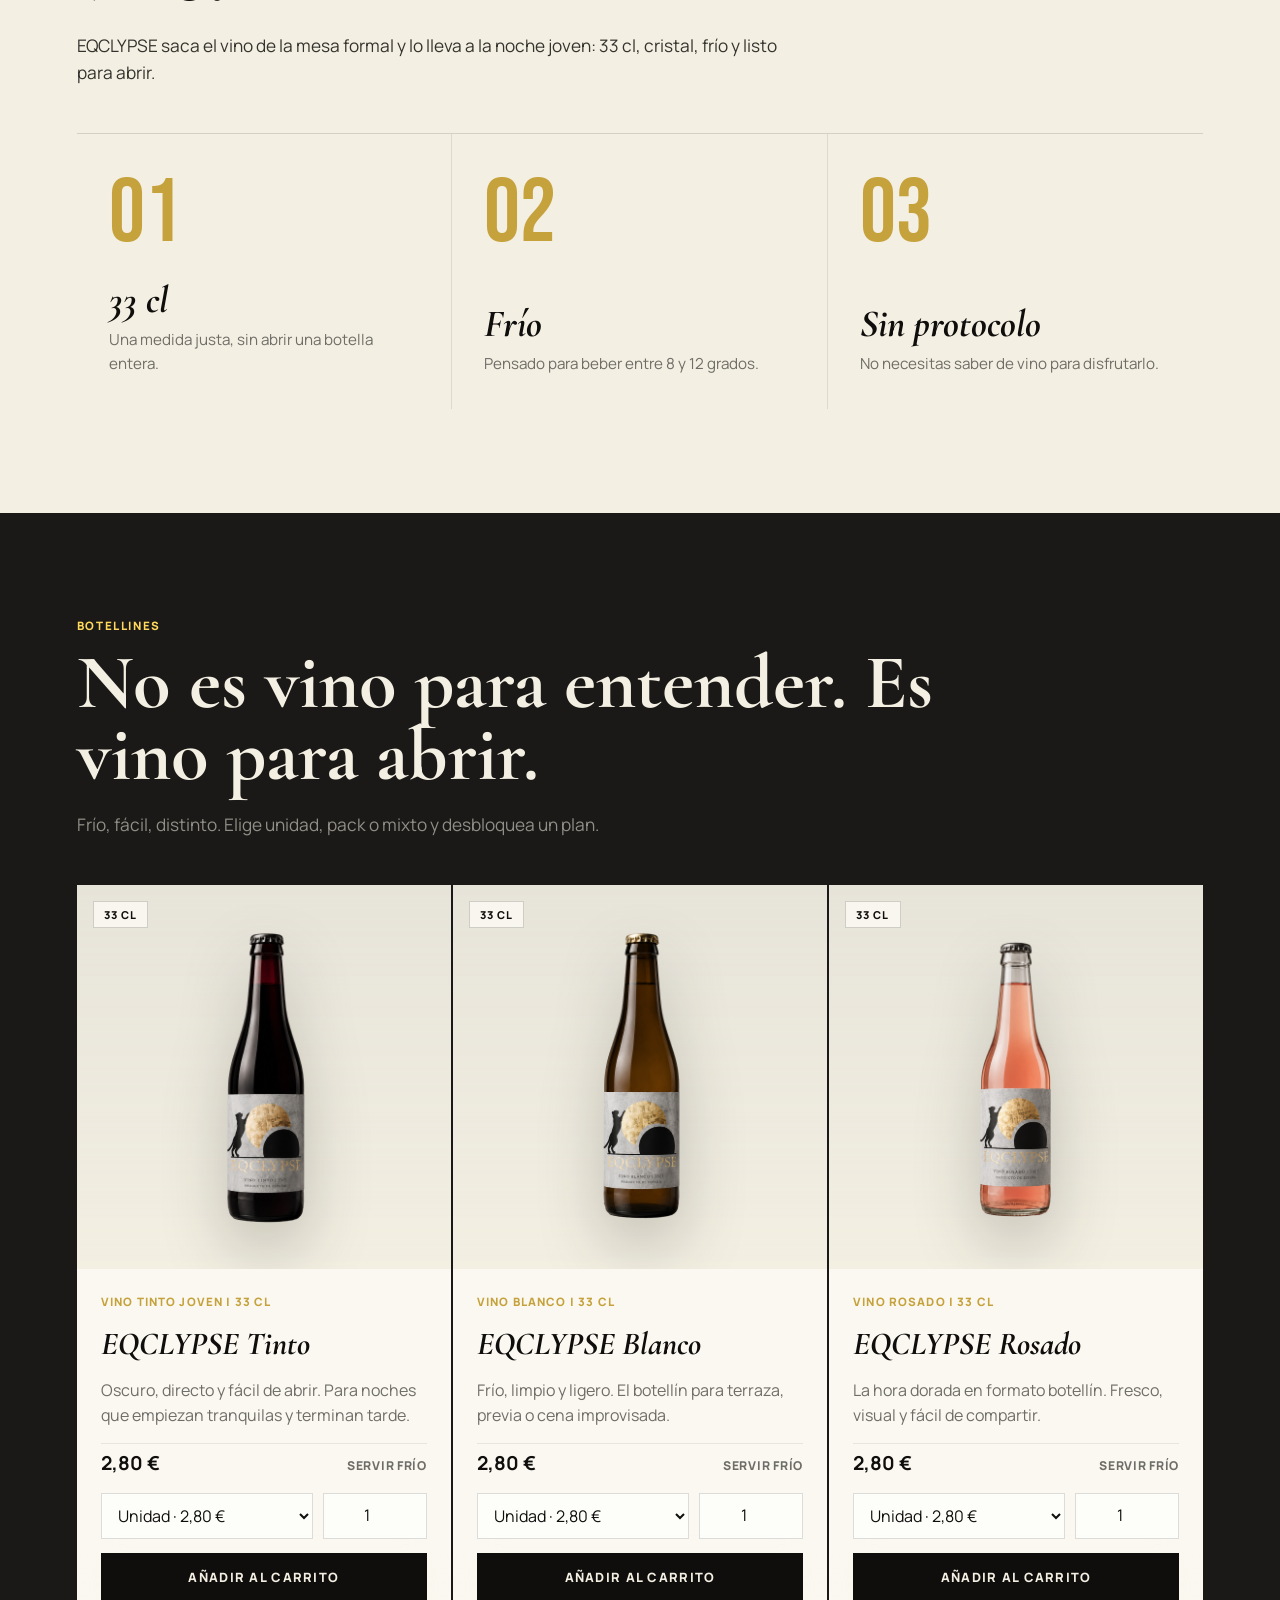
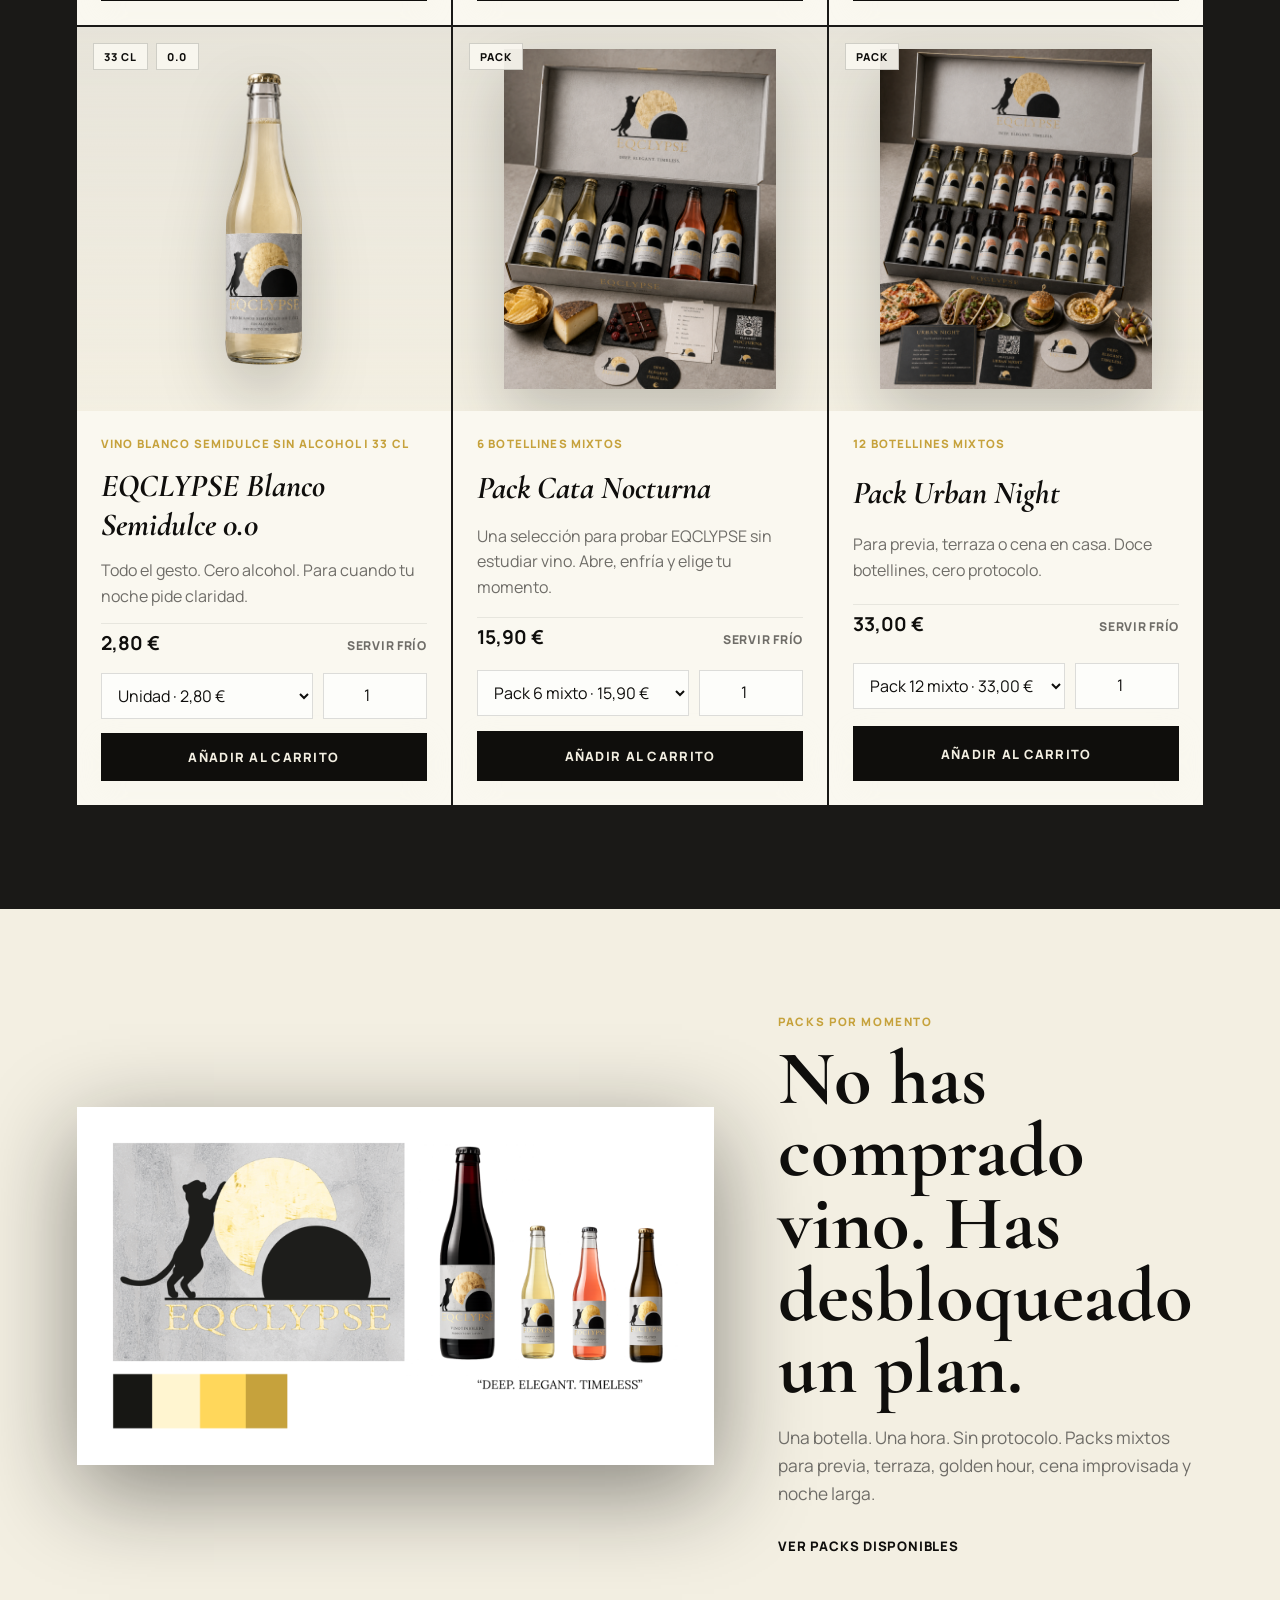
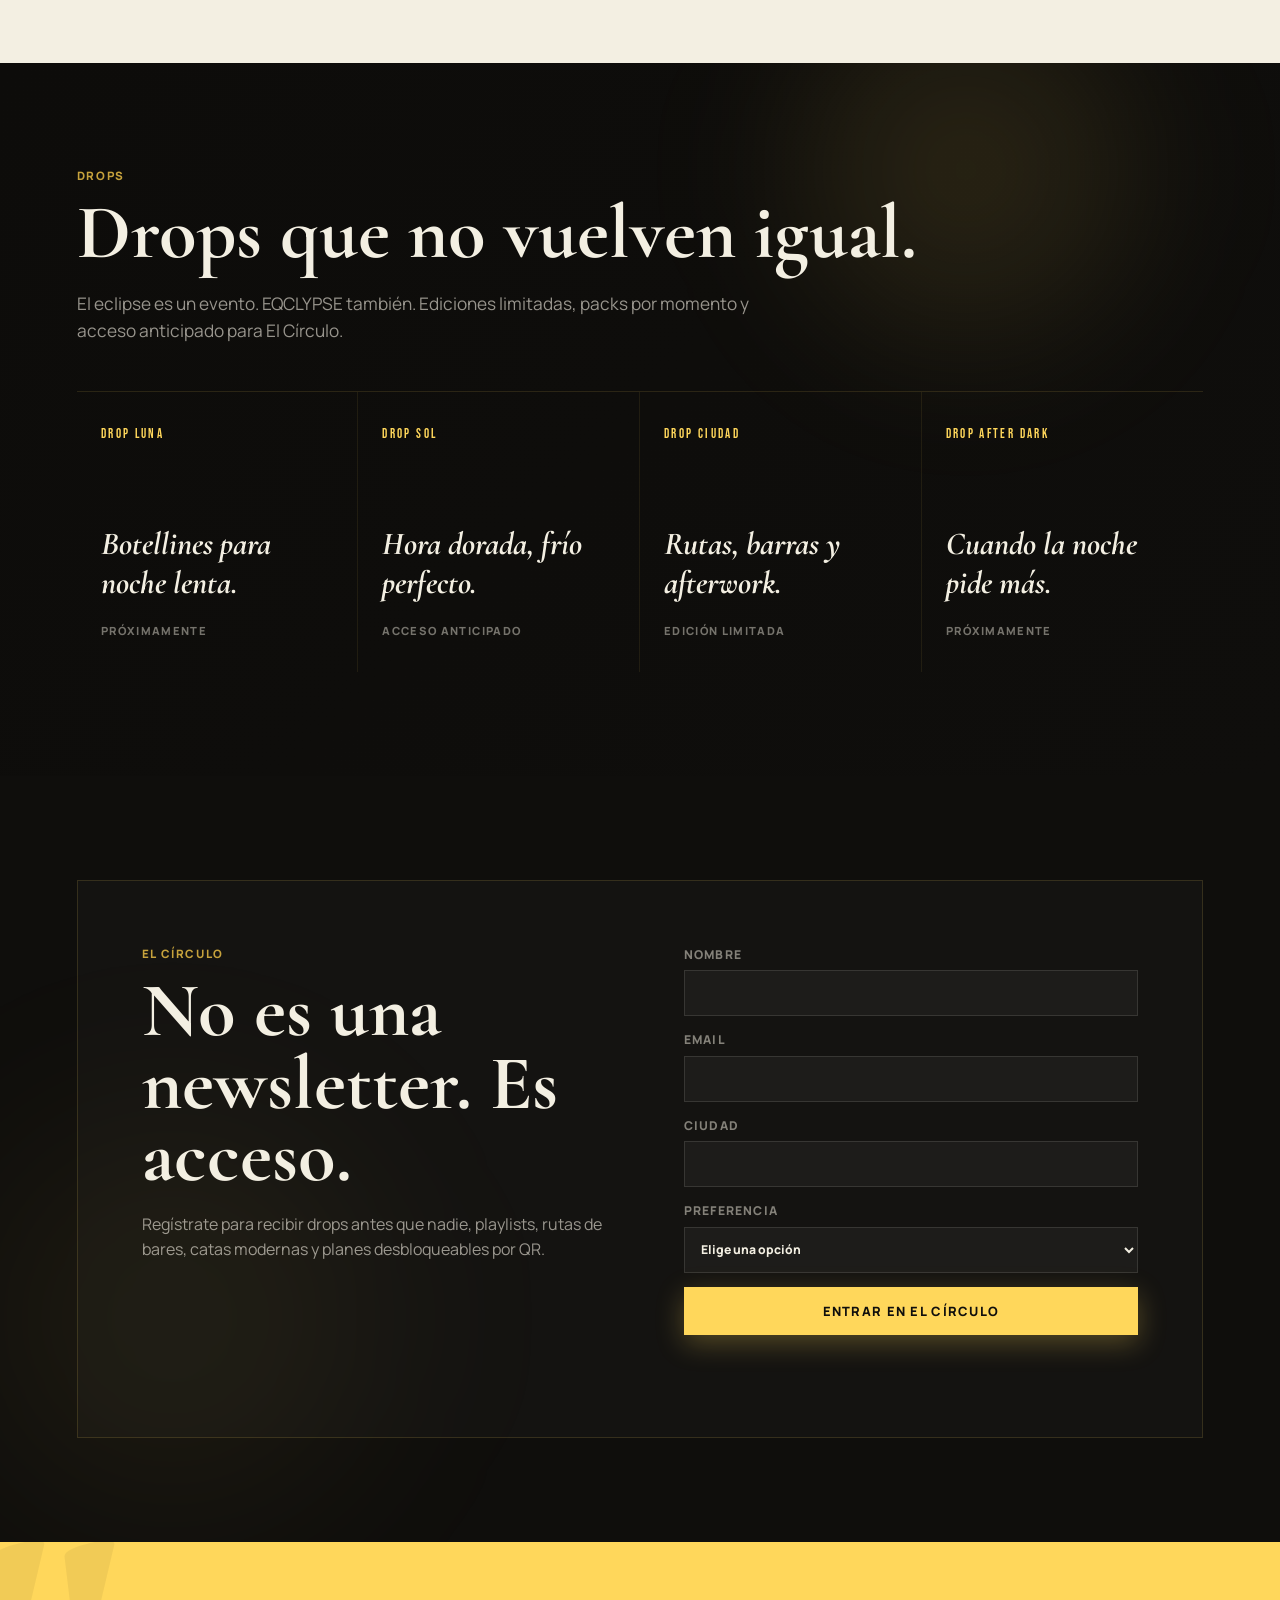
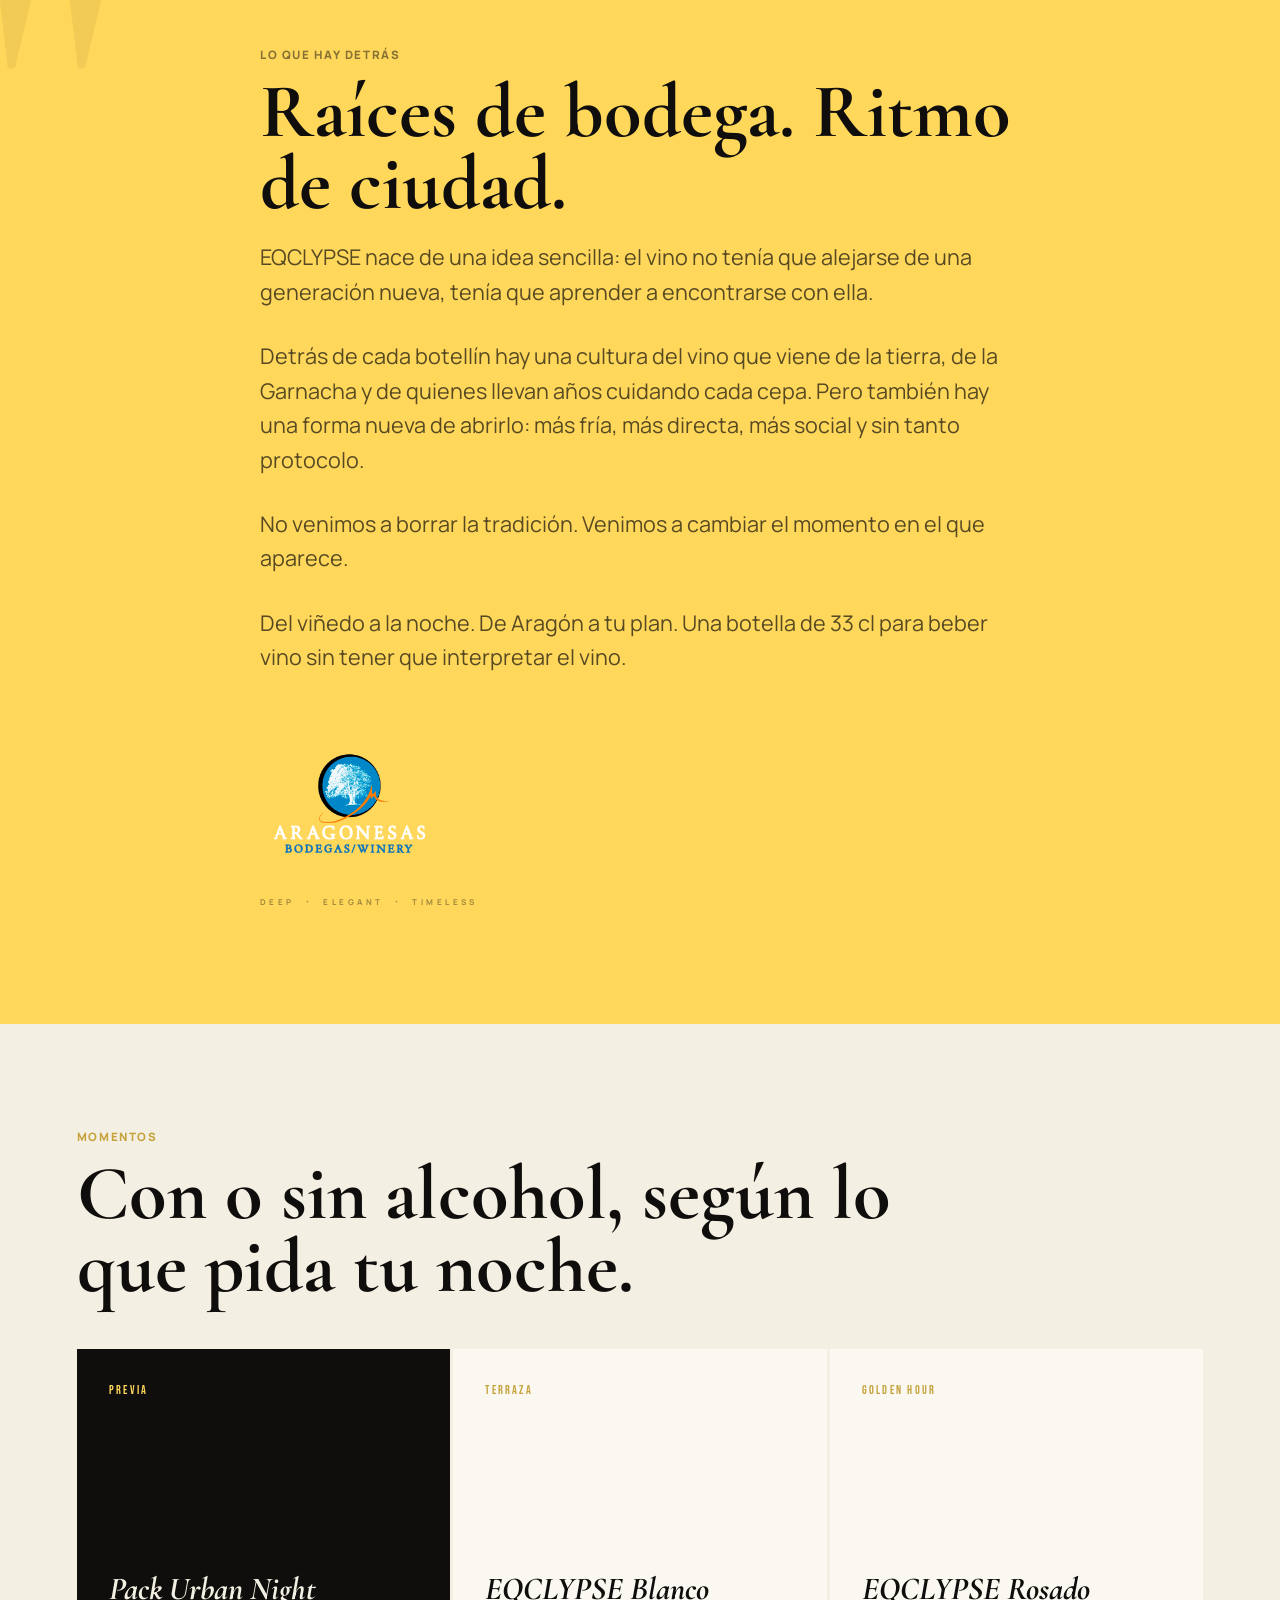
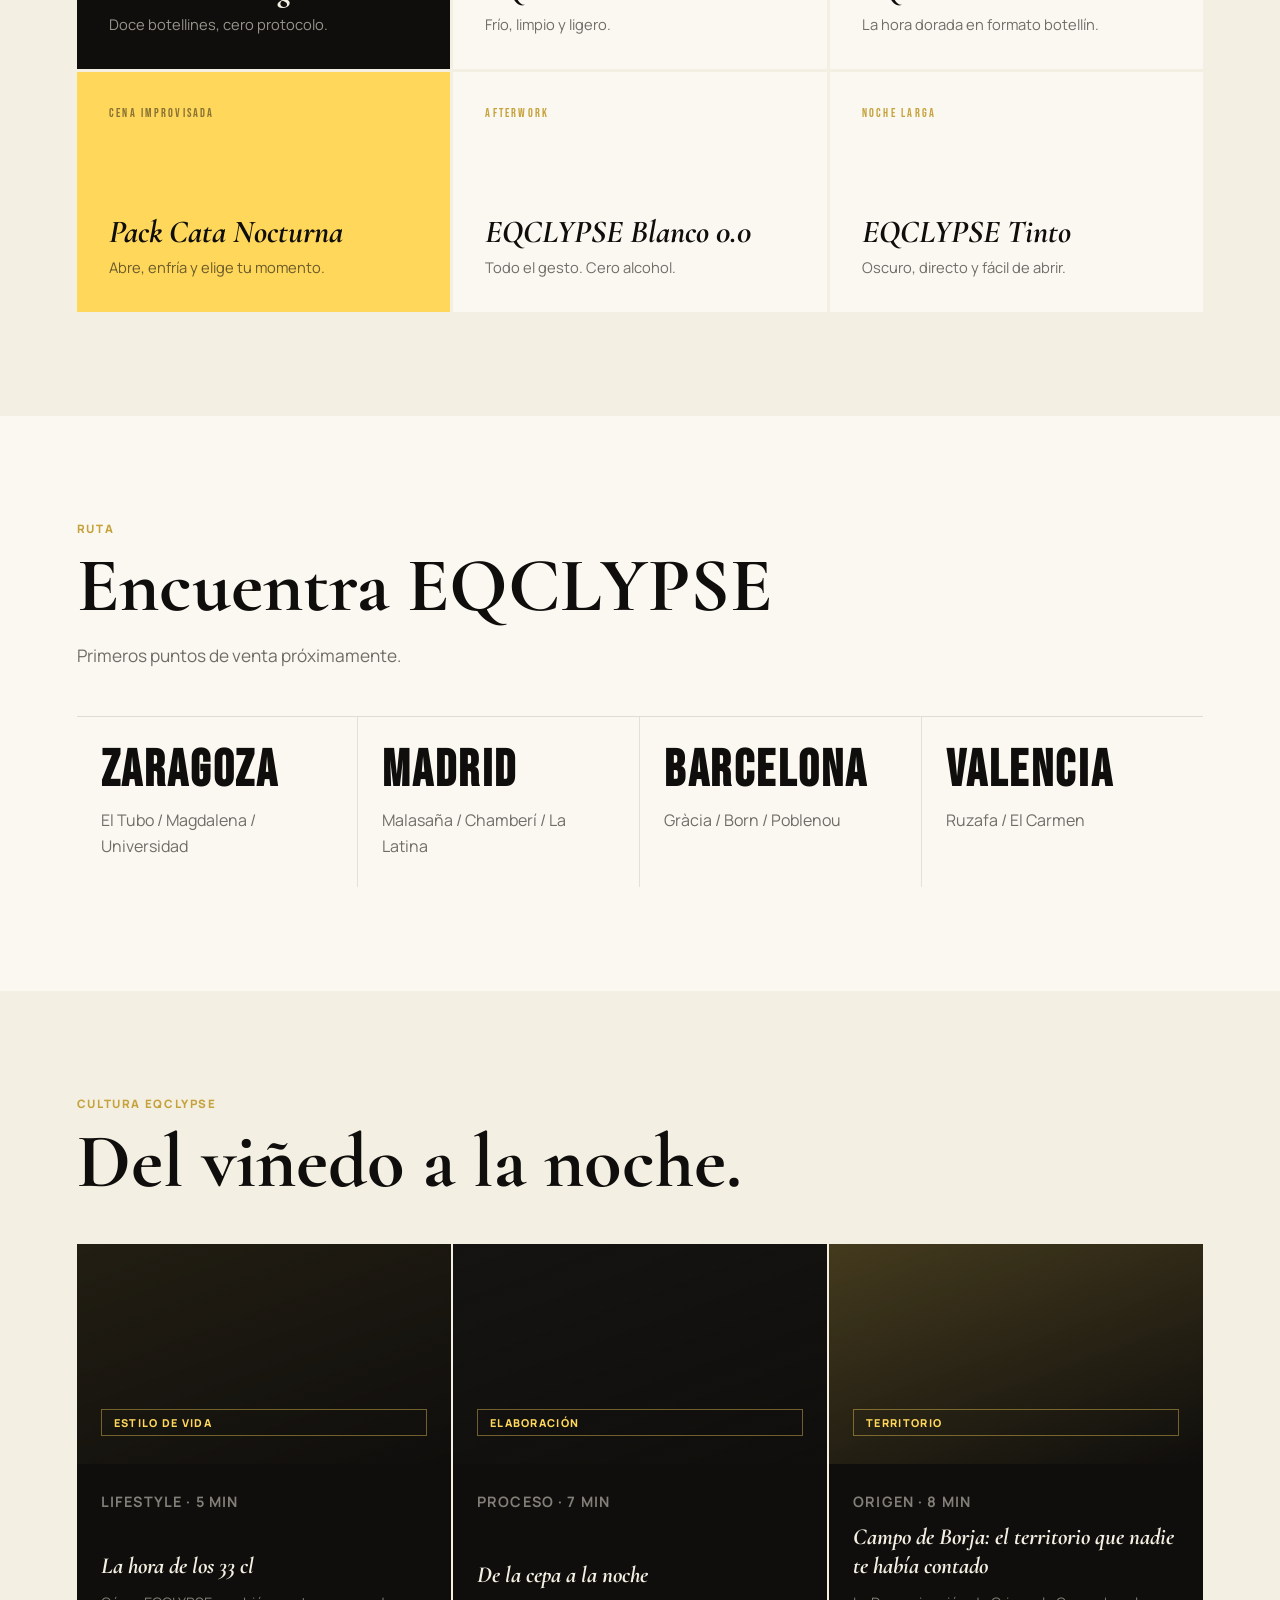
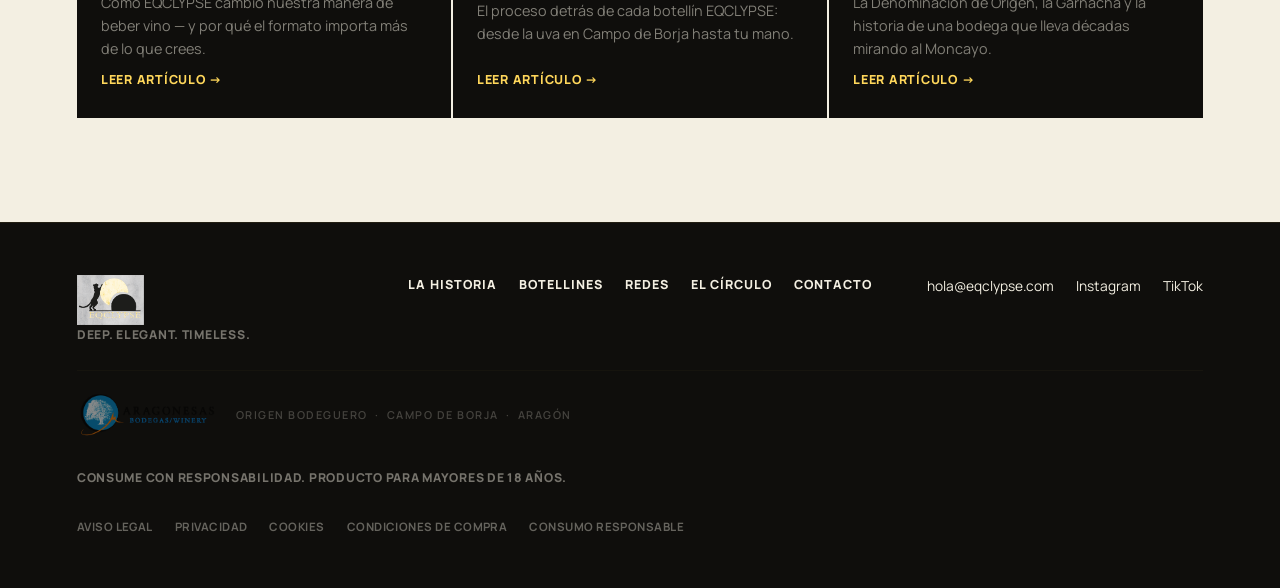
==== commit 78e56047: "Make transition video fully static" ====
--- a/index.html
+++ b/index.html
@@ -235,15 +235,15 @@
         </div>
       </section>
 
-      <section class="scroll-video-section" id="homeRedesTransition" aria-label="Transición visual EQCLYPSE">
-        <div class="scroll-video-sticky">
-          <div class="scroll-video__copy reveal">
+      <section class="transition-video-section" id="homeRedesTransition" aria-label="Vídeo EQCLYPSE">
+        <div class="transition-video-layout">
+          <div class="transition-video__copy reveal">
             <p class="eyebrow">Frío. Abierto. En marcha.</p>
             <h2>El plan se ve venir.</h2>
-            <p>Reproduce la noche a su ritmo. Baja, míralo y sigue hacia nuestras redes.</p>
+            <p>Un vídeo a velocidad real, sin protocolo y sin efectos al hacer scroll.</p>
           </div>
           <video
-            class="scroll-video reveal"
+            class="transition-video"
             id="homeRedesVideo"
             src="assets/home-redes-transition.mp4"
             autoplay
@@ -252,7 +252,6 @@
             playsinline
             controls
             preload="metadata"
-            data-inline-video
             aria-label="Vídeo cinematográfico de EQCLYPSE"
           ></video>
         </div>
--- a/styles.css
+++ b/styles.css
@@ -632,7 +632,7 @@
 
 /* ─── Hero-to-social video ───────────────────────────────────── */
 
-.scroll-video-section {
+.transition-video-section {
   position: relative;
   margin-top: -1px;
   padding: clamp(76px, 10vw, 132px) 6vw;
@@ -642,22 +642,19 @@
     linear-gradient(145deg, #060604 0%, var(--black) 54%, #0b0b08 100%);
 }
 
-.scroll-video-sticky {
+.transition-video-layout {
   position: relative;
-  display: grid;
-  grid-template-columns: minmax(0, 0.84fr) minmax(280px, 0.56fr);
-  gap: clamp(32px, 7vw, 104px);
-  align-items: center;
-  max-width: 1180px;
+  display: block;
+  max-width: 1120px;
   margin: 0 auto;
 }
 
-.scroll-video {
+.transition-video {
+  display: block;
   position: relative;
-  width: min(100%, 560px);
+  width: min(100%, 760px);
   height: auto;
-  max-height: min(78vh, 820px);
-  margin: 0 auto;
+  margin: clamp(28px, 5vw, 54px) auto 0;
   aspect-ratio: 2176 / 2714;
   object-fit: contain;
   object-position: center;
@@ -667,21 +664,24 @@
   box-shadow: 0 34px 90px rgba(0, 0, 0, 0.38);
 }
 
-.scroll-video__copy {
+.transition-video__copy {
   position: relative;
-  width: min(620px, 100%);
-  color: var(--cream);
-}
-
-.scroll-video__copy h2 {
+  width: min(760px, 100%);
+  margin: 0 auto;
+  color: var(--cream);
+  text-align: center;
+}
+
+.transition-video__copy h2 {
   margin-bottom: 14px;
   color: var(--cream);
   font-size: clamp(3rem, 8vw, 7.4rem);
   text-shadow: 0 18px 50px rgba(0, 0, 0, 0.34);
 }
 
-.scroll-video__copy p:not(.eyebrow) {
-  width: min(440px, 100%);
+.transition-video__copy p:not(.eyebrow) {
+  width: min(520px, 100%);
+  margin-inline: auto;
   margin-bottom: 0;
   color: rgba(243, 239, 226, 0.82);
   font-size: clamp(1rem, 2vw, 1.25rem);
@@ -2981,9 +2981,6 @@
     height: 520px;
   }
 
-  .scroll-video-sticky {
-    grid-template-columns: 1fr;
-  }
 }
 
 @media (max-width: 900px) {
@@ -3088,24 +3085,24 @@
     display: grid;
   }
 
-  .scroll-video-sticky {
+  .transition-video-layout {
     gap: 26px;
   }
 
-  .scroll-video__copy {
+  .transition-video__copy {
     width: min(360px, 100%);
   }
 
-  .scroll-video__copy h2 {
+  .transition-video__copy h2 {
     margin-bottom: 8px;
     font-size: clamp(2rem, 10vw, 3.2rem);
   }
 
-  .scroll-video__copy p:not(.eyebrow) {
+  .transition-video__copy p:not(.eyebrow) {
     font-size: 0.92rem;
   }
 
-  .scroll-video {
+  .transition-video {
     width: 100%;
     max-height: none;
   }
